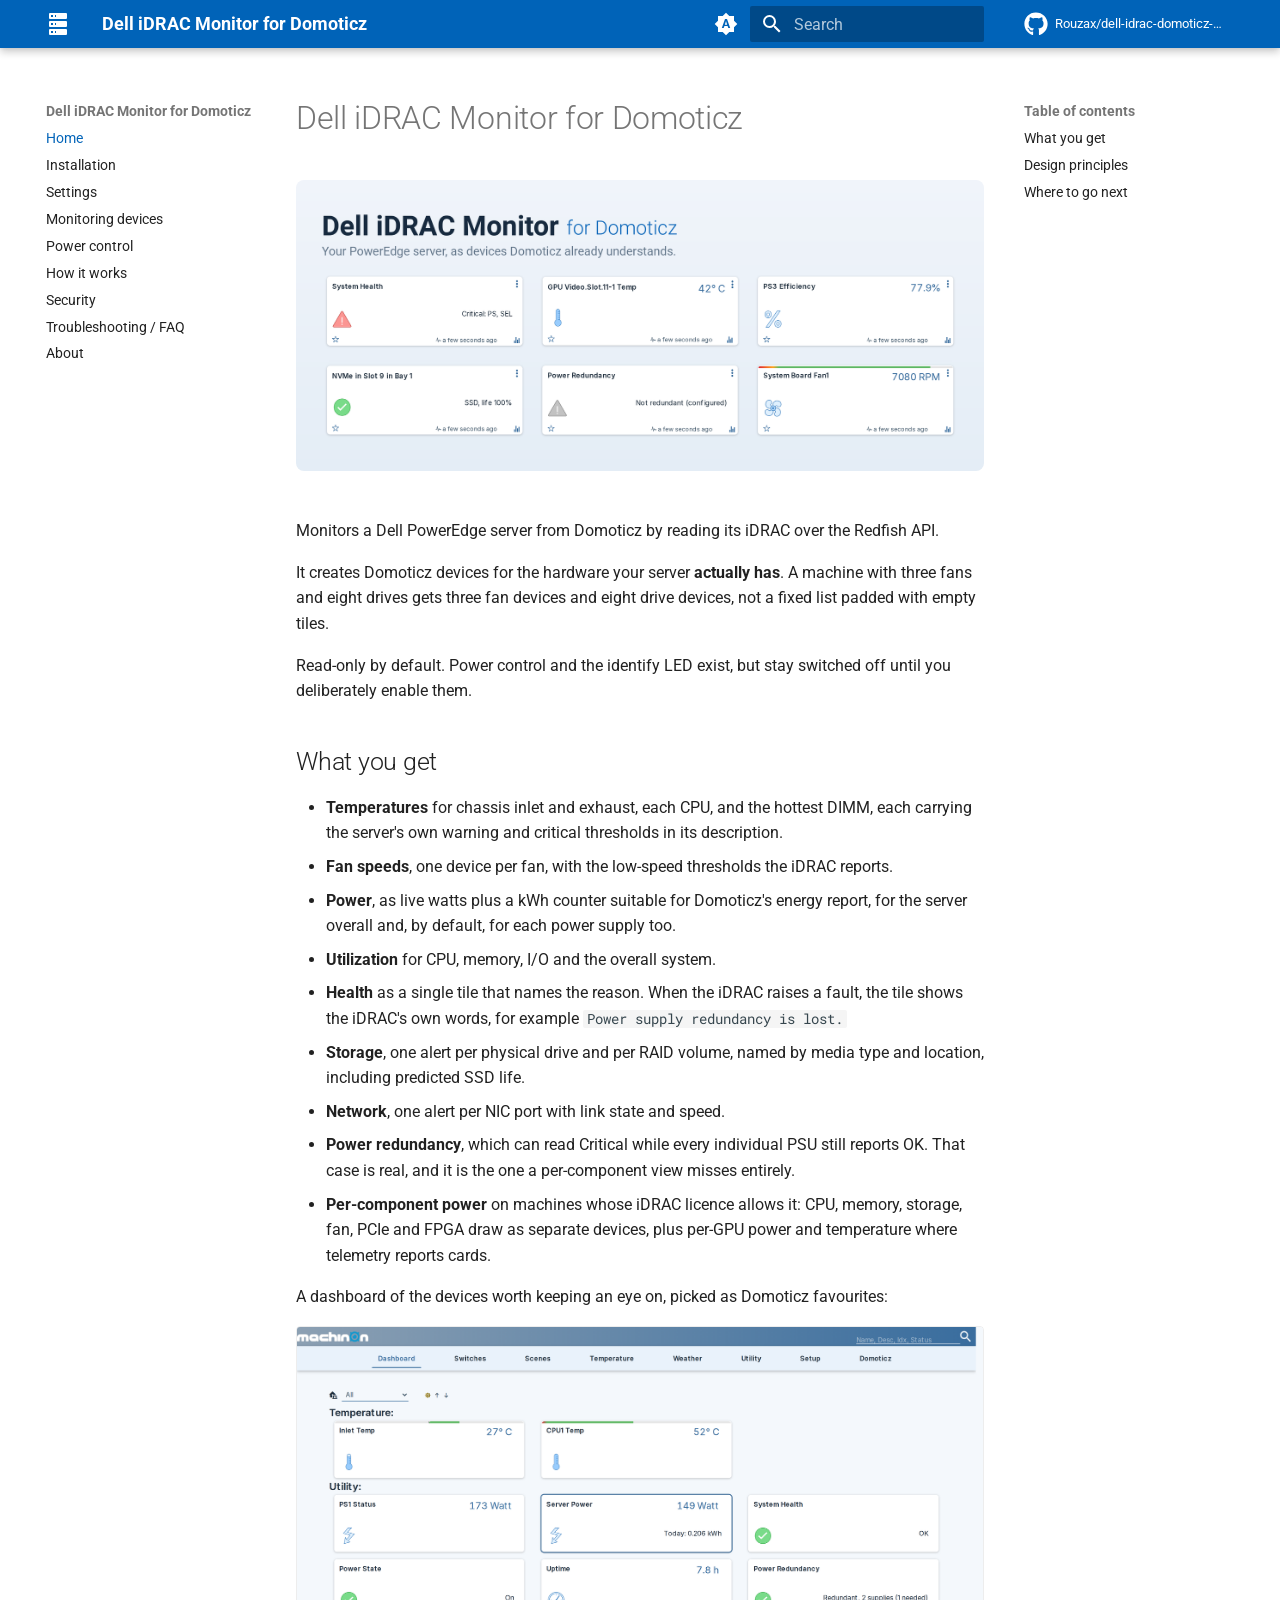
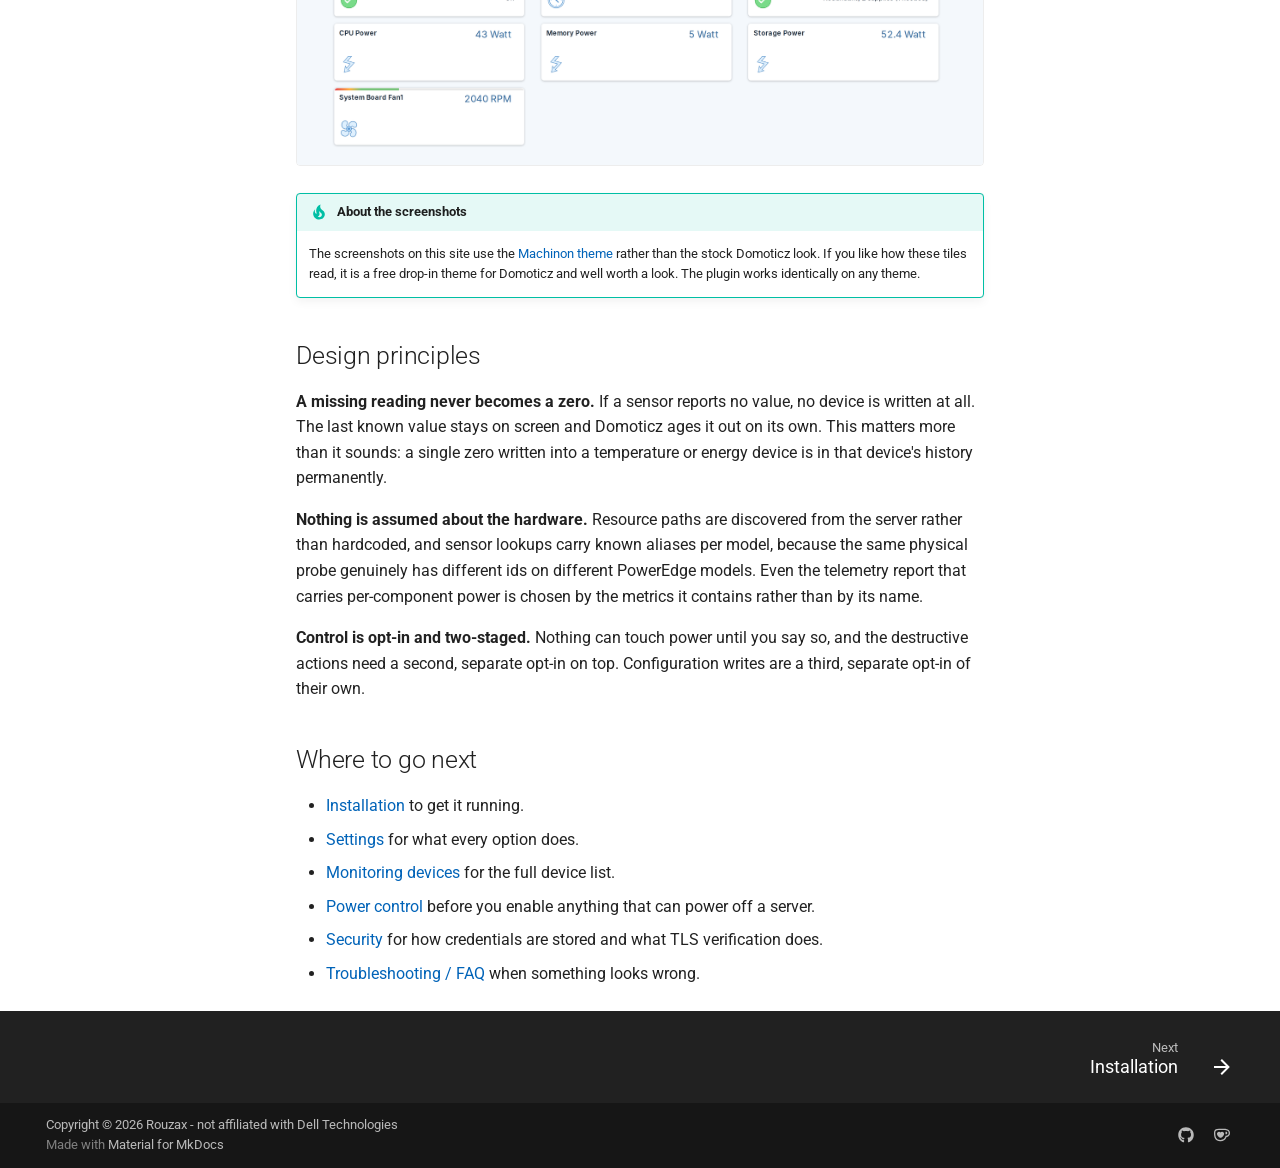
==== index.html @ d6c87338 "Deployed 6e4810b with MkDocs version: 1.6.1" ====
<!doctype html>
<html lang="en" class="no-js">
  <head>
    
      <meta charset="utf-8">
      <meta name="viewport" content="width=device-width,initial-scale=1">
      
        <meta name="description" content="A read-only-by-default Domoticz plugin for Dell PowerEdge servers: temperatures, fans, power, utilization, storage and health read from the iDRAC over Redfish, with opt-in power control.">
      
      
        <meta name="author" content="Rouzax">
      
      
        <link rel="canonical" href="https://rouzax.github.io/dell-idrac-domoticz-plugin/">
      
      
      
        <link rel="next" href="install/">
      
      
      <link rel="icon" href="assets/favicon.svg">
      <meta name="generator" content="mkdocs-1.6.1, mkdocs-material-9.6.23">
    
    
      
        <title>Dell iDRAC Monitor for Domoticz</title>
      
    
    
      <link rel="stylesheet" href="assets/stylesheets/main.84d31ad4.min.css">
      
        
        <link rel="stylesheet" href="assets/stylesheets/palette.06af60db.min.css">
      
      


    
    
      
    
    
      
        
        
        <link rel="preconnect" href="https://fonts.gstatic.com" crossorigin>
        <link rel="stylesheet" href="https://fonts.googleapis.com/css?family=Roboto:300,300i,400,400i,700,700i%7CRoboto+Mono:400,400i,700,700i&display=fallback">
        <style>:root{--md-text-font:"Roboto";--md-code-font:"Roboto Mono"}</style>
      
    
    
      <link rel="stylesheet" href="stylesheets/extra.css">
    
    <script>__md_scope=new URL(".",location),__md_hash=e=>[...e].reduce(((e,_)=>(e<<5)-e+_.charCodeAt(0)),0),__md_get=(e,_=localStorage,t=__md_scope)=>JSON.parse(_.getItem(t.pathname+"."+e)),__md_set=(e,_,t=localStorage,a=__md_scope)=>{try{t.setItem(a.pathname+"."+e,JSON.stringify(_))}catch(e){}}</script>
    
      

    
    
    
  </head>
  
  
    
    
      
    
    
    
    
    <body dir="ltr" data-md-color-scheme="default" data-md-color-primary="indigo" data-md-color-accent="indigo">
  
    
    <input class="md-toggle" data-md-toggle="drawer" type="checkbox" id="__drawer" autocomplete="off">
    <input class="md-toggle" data-md-toggle="search" type="checkbox" id="__search" autocomplete="off">
    <label class="md-overlay" for="__drawer"></label>
    <div data-md-component="skip">
      
        
        <a href="#dell-idrac-monitor-for-domoticz" class="md-skip">
          Skip to content
        </a>
      
    </div>
    <div data-md-component="announce">
      
    </div>
    
    
      

  

<header class="md-header md-header--shadow" data-md-component="header">
  <nav class="md-header__inner md-grid" aria-label="Header">
    <a href="." title="Dell iDRAC Monitor for Domoticz" class="md-header__button md-logo" aria-label="Dell iDRAC Monitor for Domoticz" data-md-component="logo">
      
  
  <svg xmlns="http://www.w3.org/2000/svg" viewBox="0 0 24 24"><path d="M4 1h16a1 1 0 0 1 1 1v4a1 1 0 0 1-1 1H4a1 1 0 0 1-1-1V2a1 1 0 0 1 1-1m0 8h16a1 1 0 0 1 1 1v4a1 1 0 0 1-1 1H4a1 1 0 0 1-1-1v-4a1 1 0 0 1 1-1m0 8h16a1 1 0 0 1 1 1v4a1 1 0 0 1-1 1H4a1 1 0 0 1-1-1v-4a1 1 0 0 1 1-1M9 5h1V3H9zm0 8h1v-2H9zm0 8h1v-2H9zM5 3v2h2V3zm0 8v2h2v-2zm0 8v2h2v-2z"/></svg>

    </a>
    <label class="md-header__button md-icon" for="__drawer">
      
      <svg xmlns="http://www.w3.org/2000/svg" viewBox="0 0 24 24"><path d="M3 6h18v2H3zm0 5h18v2H3zm0 5h18v2H3z"/></svg>
    </label>
    <div class="md-header__title" data-md-component="header-title">
      <div class="md-header__ellipsis">
        <div class="md-header__topic">
          <span class="md-ellipsis">
            Dell iDRAC Monitor for Domoticz
          </span>
        </div>
        <div class="md-header__topic" data-md-component="header-topic">
          <span class="md-ellipsis">
            
              Home
            
          </span>
        </div>
      </div>
    </div>
    
      
        <form class="md-header__option" data-md-component="palette">
  
    
    
    
    <input class="md-option" data-md-color-media="(prefers-color-scheme)" data-md-color-scheme="default" data-md-color-primary="indigo" data-md-color-accent="indigo"  aria-label="Switch to light mode"  type="radio" name="__palette" id="__palette_0">
    
      <label class="md-header__button md-icon" title="Switch to light mode" for="__palette_1" hidden>
        <svg xmlns="http://www.w3.org/2000/svg" viewBox="0 0 24 24"><path d="m14.3 16-.7-2h-3.2l-.7 2H7.8L11 7h2l3.2 9zM20 8.69V4h-4.69L12 .69 8.69 4H4v4.69L.69 12 4 15.31V20h4.69L12 23.31 15.31 20H20v-4.69L23.31 12zm-9.15 3.96h2.3L12 9z"/></svg>
      </label>
    
  
    
    
    
    <input class="md-option" data-md-color-media="(prefers-color-scheme: light)" data-md-color-scheme="default" data-md-color-primary="custom" data-md-color-accent="custom"  aria-label="Switch to dark mode"  type="radio" name="__palette" id="__palette_1">
    
      <label class="md-header__button md-icon" title="Switch to dark mode" for="__palette_2" hidden>
        <svg xmlns="http://www.w3.org/2000/svg" viewBox="0 0 24 24"><path d="M12 8a4 4 0 0 0-4 4 4 4 0 0 0 4 4 4 4 0 0 0 4-4 4 4 0 0 0-4-4m0 10a6 6 0 0 1-6-6 6 6 0 0 1 6-6 6 6 0 0 1 6 6 6 6 0 0 1-6 6m8-9.31V4h-4.69L12 .69 8.69 4H4v4.69L.69 12 4 15.31V20h4.69L12 23.31 15.31 20H20v-4.69L23.31 12z"/></svg>
      </label>
    
  
    
    
    
    <input class="md-option" data-md-color-media="(prefers-color-scheme: dark)" data-md-color-scheme="slate" data-md-color-primary="custom" data-md-color-accent="custom"  aria-label="Switch to system preference"  type="radio" name="__palette" id="__palette_2">
    
      <label class="md-header__button md-icon" title="Switch to system preference" for="__palette_0" hidden>
        <svg xmlns="http://www.w3.org/2000/svg" viewBox="0 0 24 24"><path d="M12 18c-.89 0-1.74-.2-2.5-.55C11.56 16.5 13 14.42 13 12s-1.44-4.5-3.5-5.45C10.26 6.2 11.11 6 12 6a6 6 0 0 1 6 6 6 6 0 0 1-6 6m8-9.31V4h-4.69L12 .69 8.69 4H4v4.69L.69 12 4 15.31V20h4.69L12 23.31 15.31 20H20v-4.69L23.31 12z"/></svg>
      </label>
    
  
</form>
      
    
    
      <script>var palette=__md_get("__palette");if(palette&&palette.color){if("(prefers-color-scheme)"===palette.color.media){var media=matchMedia("(prefers-color-scheme: light)"),input=document.querySelector(media.matches?"[data-md-color-media='(prefers-color-scheme: light)']":"[data-md-color-media='(prefers-color-scheme: dark)']");palette.color.media=input.getAttribute("data-md-color-media"),palette.color.scheme=input.getAttribute("data-md-color-scheme"),palette.color.primary=input.getAttribute("data-md-color-primary"),palette.color.accent=input.getAttribute("data-md-color-accent")}for(var[key,value]of Object.entries(palette.color))document.body.setAttribute("data-md-color-"+key,value)}</script>
    
    
    
      
      
        <label class="md-header__button md-icon" for="__search">
          
          <svg xmlns="http://www.w3.org/2000/svg" viewBox="0 0 24 24"><path d="M9.5 3A6.5 6.5 0 0 1 16 9.5c0 1.61-.59 3.09-1.56 4.23l.27.27h.79l5 5-1.5 1.5-5-5v-.79l-.27-.27A6.52 6.52 0 0 1 9.5 16 6.5 6.5 0 0 1 3 9.5 6.5 6.5 0 0 1 9.5 3m0 2C7 5 5 7 5 9.5S7 14 9.5 14 14 12 14 9.5 12 5 9.5 5"/></svg>
        </label>
        <div class="md-search" data-md-component="search" role="dialog">
  <label class="md-search__overlay" for="__search"></label>
  <div class="md-search__inner" role="search">
    <form class="md-search__form" name="search">
      <input type="text" class="md-search__input" name="query" aria-label="Search" placeholder="Search" autocapitalize="off" autocorrect="off" autocomplete="off" spellcheck="false" data-md-component="search-query" required>
      <label class="md-search__icon md-icon" for="__search">
        
        <svg xmlns="http://www.w3.org/2000/svg" viewBox="0 0 24 24"><path d="M9.5 3A6.5 6.5 0 0 1 16 9.5c0 1.61-.59 3.09-1.56 4.23l.27.27h.79l5 5-1.5 1.5-5-5v-.79l-.27-.27A6.52 6.52 0 0 1 9.5 16 6.5 6.5 0 0 1 3 9.5 6.5 6.5 0 0 1 9.5 3m0 2C7 5 5 7 5 9.5S7 14 9.5 14 14 12 14 9.5 12 5 9.5 5"/></svg>
        
        <svg xmlns="http://www.w3.org/2000/svg" viewBox="0 0 24 24"><path d="M20 11v2H8l5.5 5.5-1.42 1.42L4.16 12l7.92-7.92L13.5 5.5 8 11z"/></svg>
      </label>
      <nav class="md-search__options" aria-label="Search">
        
        <button type="reset" class="md-search__icon md-icon" title="Clear" aria-label="Clear" tabindex="-1">
          
          <svg xmlns="http://www.w3.org/2000/svg" viewBox="0 0 24 24"><path d="M19 6.41 17.59 5 12 10.59 6.41 5 5 6.41 10.59 12 5 17.59 6.41 19 12 13.41 17.59 19 19 17.59 13.41 12z"/></svg>
        </button>
      </nav>
      
        <div class="md-search__suggest" data-md-component="search-suggest"></div>
      
    </form>
    <div class="md-search__output">
      <div class="md-search__scrollwrap" tabindex="0" data-md-scrollfix>
        <div class="md-search-result" data-md-component="search-result">
          <div class="md-search-result__meta">
            Initializing search
          </div>
          <ol class="md-search-result__list" role="presentation"></ol>
        </div>
      </div>
    </div>
  </div>
</div>
      
    
    
      <div class="md-header__source">
        <a href="https://github.com/Rouzax/dell-idrac-domoticz-plugin" title="Go to repository" class="md-source" data-md-component="source">
  <div class="md-source__icon md-icon">
    
    <svg xmlns="http://www.w3.org/2000/svg" viewBox="0 0 512 512"><!--! Font Awesome Free 7.1.0 by @fontawesome - https://fontawesome.com License - https://fontawesome.com/license/free (Icons: CC BY 4.0, Fonts: SIL OFL 1.1, Code: MIT License) Copyright 2025 Fonticons, Inc.--><path d="M173.9 397.4c0 2-2.3 3.6-5.2 3.6-3.3.3-5.6-1.3-5.6-3.6 0-2 2.3-3.6 5.2-3.6 3-.3 5.6 1.3 5.6 3.6m-31.1-4.5c-.7 2 1.3 4.3 4.3 4.9 2.6 1 5.6 0 6.2-2s-1.3-4.3-4.3-5.2c-2.6-.7-5.5.3-6.2 2.3m44.2-1.7c-2.9.7-4.9 2.6-4.6 4.9.3 2 2.9 3.3 5.9 2.6 2.9-.7 4.9-2.6 4.6-4.6-.3-1.9-3-3.2-5.9-2.9M252.8 8C114.1 8 8 113.3 8 252c0 110.9 69.8 205.8 169.5 239.2 12.8 2.3 17.3-5.6 17.3-12.1 0-6.2-.3-40.4-.3-61.4 0 0-70 15-84.7-29.8 0 0-11.4-29.1-27.8-36.6 0 0-22.9-15.7 1.6-15.4 0 0 24.9 2 38.6 25.8 21.9 38.6 58.6 27.5 72.9 20.9 2.3-16 8.8-27.1 16-33.7-55.9-6.2-112.3-14.3-112.3-110.5 0-27.5 7.6-41.3 23.6-58.9-2.6-6.5-11.1-33.3 2.6-67.9 20.9-6.5 69 27 69 27 20-5.6 41.5-8.5 62.8-8.5s42.8 2.9 62.8 8.5c0 0 48.1-33.6 69-27 13.7 34.7 5.2 61.4 2.6 67.9 16 17.7 25.8 31.5 25.8 58.9 0 96.5-58.9 104.2-114.8 110.5 9.2 7.9 17 22.9 17 46.4 0 33.7-.3 75.4-.3 83.6 0 6.5 4.6 14.4 17.3 12.1C436.2 457.8 504 362.9 504 252 504 113.3 391.5 8 252.8 8M105.2 352.9c-1.3 1-1 3.3.7 5.2 1.6 1.6 3.9 2.3 5.2 1 1.3-1 1-3.3-.7-5.2-1.6-1.6-3.9-2.3-5.2-1m-10.8-8.1c-.7 1.3.3 2.9 2.3 3.9 1.6 1 3.6.7 4.3-.7.7-1.3-.3-2.9-2.3-3.9-2-.6-3.6-.3-4.3.7m32.4 35.6c-1.6 1.3-1 4.3 1.3 6.2 2.3 2.3 5.2 2.6 6.5 1 1.3-1.3.7-4.3-1.3-6.2-2.2-2.3-5.2-2.6-6.5-1m-11.4-14.7c-1.6 1-1.6 3.6 0 5.9s4.3 3.3 5.6 2.3c1.6-1.3 1.6-3.9 0-6.2-1.4-2.3-4-3.3-5.6-2"/></svg>
  </div>
  <div class="md-source__repository">
    Rouzax/dell-idrac-domoticz-plugin
  </div>
</a>
      </div>
    
  </nav>
  
</header>
    
    <div class="md-container" data-md-component="container">
      
      
        
          
        
      
      <main class="md-main" data-md-component="main">
        <div class="md-main__inner md-grid">
          
            
              
              <div class="md-sidebar md-sidebar--primary" data-md-component="sidebar" data-md-type="navigation" >
                <div class="md-sidebar__scrollwrap">
                  <div class="md-sidebar__inner">
                    



<nav class="md-nav md-nav--primary" aria-label="Navigation" data-md-level="0">
  <label class="md-nav__title" for="__drawer">
    <a href="." title="Dell iDRAC Monitor for Domoticz" class="md-nav__button md-logo" aria-label="Dell iDRAC Monitor for Domoticz" data-md-component="logo">
      
  
  <svg xmlns="http://www.w3.org/2000/svg" viewBox="0 0 24 24"><path d="M4 1h16a1 1 0 0 1 1 1v4a1 1 0 0 1-1 1H4a1 1 0 0 1-1-1V2a1 1 0 0 1 1-1m0 8h16a1 1 0 0 1 1 1v4a1 1 0 0 1-1 1H4a1 1 0 0 1-1-1v-4a1 1 0 0 1 1-1m0 8h16a1 1 0 0 1 1 1v4a1 1 0 0 1-1 1H4a1 1 0 0 1-1-1v-4a1 1 0 0 1 1-1M9 5h1V3H9zm0 8h1v-2H9zm0 8h1v-2H9zM5 3v2h2V3zm0 8v2h2v-2zm0 8v2h2v-2z"/></svg>

    </a>
    Dell iDRAC Monitor for Domoticz
  </label>
  
    <div class="md-nav__source">
      <a href="https://github.com/Rouzax/dell-idrac-domoticz-plugin" title="Go to repository" class="md-source" data-md-component="source">
  <div class="md-source__icon md-icon">
    
    <svg xmlns="http://www.w3.org/2000/svg" viewBox="0 0 512 512"><!--! Font Awesome Free 7.1.0 by @fontawesome - https://fontawesome.com License - https://fontawesome.com/license/free (Icons: CC BY 4.0, Fonts: SIL OFL 1.1, Code: MIT License) Copyright 2025 Fonticons, Inc.--><path d="M173.9 397.4c0 2-2.3 3.6-5.2 3.6-3.3.3-5.6-1.3-5.6-3.6 0-2 2.3-3.6 5.2-3.6 3-.3 5.6 1.3 5.6 3.6m-31.1-4.5c-.7 2 1.3 4.3 4.3 4.9 2.6 1 5.6 0 6.2-2s-1.3-4.3-4.3-5.2c-2.6-.7-5.5.3-6.2 2.3m44.2-1.7c-2.9.7-4.9 2.6-4.6 4.9.3 2 2.9 3.3 5.9 2.6 2.9-.7 4.9-2.6 4.6-4.6-.3-1.9-3-3.2-5.9-2.9M252.8 8C114.1 8 8 113.3 8 252c0 110.9 69.8 205.8 169.5 239.2 12.8 2.3 17.3-5.6 17.3-12.1 0-6.2-.3-40.4-.3-61.4 0 0-70 15-84.7-29.8 0 0-11.4-29.1-27.8-36.6 0 0-22.9-15.7 1.6-15.4 0 0 24.9 2 38.6 25.8 21.9 38.6 58.6 27.5 72.9 20.9 2.3-16 8.8-27.1 16-33.7-55.9-6.2-112.3-14.3-112.3-110.5 0-27.5 7.6-41.3 23.6-58.9-2.6-6.5-11.1-33.3 2.6-67.9 20.9-6.5 69 27 69 27 20-5.6 41.5-8.5 62.8-8.5s42.8 2.9 62.8 8.5c0 0 48.1-33.6 69-27 13.7 34.7 5.2 61.4 2.6 67.9 16 17.7 25.8 31.5 25.8 58.9 0 96.5-58.9 104.2-114.8 110.5 9.2 7.9 17 22.9 17 46.4 0 33.7-.3 75.4-.3 83.6 0 6.5 4.6 14.4 17.3 12.1C436.2 457.8 504 362.9 504 252 504 113.3 391.5 8 252.8 8M105.2 352.9c-1.3 1-1 3.3.7 5.2 1.6 1.6 3.9 2.3 5.2 1 1.3-1 1-3.3-.7-5.2-1.6-1.6-3.9-2.3-5.2-1m-10.8-8.1c-.7 1.3.3 2.9 2.3 3.9 1.6 1 3.6.7 4.3-.7.7-1.3-.3-2.9-2.3-3.9-2-.6-3.6-.3-4.3.7m32.4 35.6c-1.6 1.3-1 4.3 1.3 6.2 2.3 2.3 5.2 2.6 6.5 1 1.3-1.3.7-4.3-1.3-6.2-2.2-2.3-5.2-2.6-6.5-1m-11.4-14.7c-1.6 1-1.6 3.6 0 5.9s4.3 3.3 5.6 2.3c1.6-1.3 1.6-3.9 0-6.2-1.4-2.3-4-3.3-5.6-2"/></svg>
  </div>
  <div class="md-source__repository">
    Rouzax/dell-idrac-domoticz-plugin
  </div>
</a>
    </div>
  
  <ul class="md-nav__list" data-md-scrollfix>
    
      
      
  
  
    
  
  
  
    <li class="md-nav__item md-nav__item--active">
      
      <input class="md-nav__toggle md-toggle" type="checkbox" id="__toc">
      
      
        
      
      
        <label class="md-nav__link md-nav__link--active" for="__toc">
          
  
  
  <span class="md-ellipsis">
    Home
    
  </span>
  

          <span class="md-nav__icon md-icon"></span>
        </label>
      
      <a href="." class="md-nav__link md-nav__link--active">
        
  
  
  <span class="md-ellipsis">
    Home
    
  </span>
  

      </a>
      
        

<nav class="md-nav md-nav--secondary" aria-label="Table of contents">
  
  
  
    
  
  
    <label class="md-nav__title" for="__toc">
      <span class="md-nav__icon md-icon"></span>
      Table of contents
    </label>
    <ul class="md-nav__list" data-md-component="toc" data-md-scrollfix>
      
        <li class="md-nav__item">
  <a href="#what-you-get" class="md-nav__link">
    <span class="md-ellipsis">
      What you get
    </span>
  </a>
  
</li>
      
        <li class="md-nav__item">
  <a href="#design-principles" class="md-nav__link">
    <span class="md-ellipsis">
      Design principles
    </span>
  </a>
  
</li>
      
        <li class="md-nav__item">
  <a href="#where-to-go-next" class="md-nav__link">
    <span class="md-ellipsis">
      Where to go next
    </span>
  </a>
  
</li>
      
    </ul>
  
</nav>
      
    </li>
  

    
      
      
  
  
  
  
    <li class="md-nav__item">
      <a href="install/" class="md-nav__link">
        
  
  
  <span class="md-ellipsis">
    Installation
    
  </span>
  

      </a>
    </li>
  

    
      
      
  
  
  
  
    <li class="md-nav__item">
      <a href="settings/" class="md-nav__link">
        
  
  
  <span class="md-ellipsis">
    Settings
    
  </span>
  

      </a>
    </li>
  

    
      
      
  
  
  
  
    <li class="md-nav__item">
      <a href="devices/" class="md-nav__link">
        
  
  
  <span class="md-ellipsis">
    Monitoring devices
    
  </span>
  

      </a>
    </li>
  

    
      
      
  
  
  
  
    <li class="md-nav__item">
      <a href="control/" class="md-nav__link">
        
  
  
  <span class="md-ellipsis">
    Power control
    
  </span>
  

      </a>
    </li>
  

    
      
      
  
  
  
  
    <li class="md-nav__item">
      <a href="internals/" class="md-nav__link">
        
  
  
  <span class="md-ellipsis">
    How it works
    
  </span>
  

      </a>
    </li>
  

    
      
      
  
  
  
  
    <li class="md-nav__item">
      <a href="security/" class="md-nav__link">
        
  
  
  <span class="md-ellipsis">
    Security
    
  </span>
  

      </a>
    </li>
  

    
      
      
  
  
  
  
    <li class="md-nav__item">
      <a href="faq/" class="md-nav__link">
        
  
  
  <span class="md-ellipsis">
    Troubleshooting / FAQ
    
  </span>
  

      </a>
    </li>
  

    
      
      
  
  
  
  
    <li class="md-nav__item">
      <a href="about/" class="md-nav__link">
        
  
  
  <span class="md-ellipsis">
    About
    
  </span>
  

      </a>
    </li>
  

    
  </ul>
</nav>
                  </div>
                </div>
              </div>
            
            
              
              <div class="md-sidebar md-sidebar--secondary" data-md-component="sidebar" data-md-type="toc" >
                <div class="md-sidebar__scrollwrap">
                  <div class="md-sidebar__inner">
                    

<nav class="md-nav md-nav--secondary" aria-label="Table of contents">
  
  
  
    
  
  
    <label class="md-nav__title" for="__toc">
      <span class="md-nav__icon md-icon"></span>
      Table of contents
    </label>
    <ul class="md-nav__list" data-md-component="toc" data-md-scrollfix>
      
        <li class="md-nav__item">
  <a href="#what-you-get" class="md-nav__link">
    <span class="md-ellipsis">
      What you get
    </span>
  </a>
  
</li>
      
        <li class="md-nav__item">
  <a href="#design-principles" class="md-nav__link">
    <span class="md-ellipsis">
      Design principles
    </span>
  </a>
  
</li>
      
        <li class="md-nav__item">
  <a href="#where-to-go-next" class="md-nav__link">
    <span class="md-ellipsis">
      Where to go next
    </span>
  </a>
  
</li>
      
    </ul>
  
</nav>
                  </div>
                </div>
              </div>
            
          
          
            <div class="md-content" data-md-component="content">
              <article class="md-content__inner md-typeset">
                
                  


  
  


<h1 id="dell-idrac-monitor-for-domoticz">Dell iDRAC Monitor for Domoticz<a class="headerlink" href="#dell-idrac-monitor-for-domoticz" title="Permanent link">&para;</a></h1>
<p><img alt="Dell iDRAC Monitor for Domoticz" class="hero" src="assets/hero.png" /></p>
<p>Monitors a Dell PowerEdge server from Domoticz by reading its iDRAC over the Redfish API.</p>
<p>It creates Domoticz devices for the hardware your server <strong>actually has</strong>. A machine with three fans and eight drives gets three fan devices and eight drive devices, not a fixed list padded with empty tiles.</p>
<p>Read-only by default. Power control and the identify LED exist, but stay switched off until you deliberately enable them.</p>
<h2 id="what-you-get">What you get<a class="headerlink" href="#what-you-get" title="Permanent link">&para;</a></h2>
<ul>
<li><strong>Temperatures</strong> for chassis inlet and exhaust, each CPU, and the hottest DIMM, each carrying the server's own warning and critical thresholds in its description.</li>
<li><strong>Fan speeds</strong>, one device per fan, with the low-speed thresholds the iDRAC reports.</li>
<li><strong>Power</strong>, as live watts plus a kWh counter suitable for Domoticz's energy report, for the server overall and, by default, for each power supply too.</li>
<li><strong>Utilization</strong> for CPU, memory, I/O and the overall system.</li>
<li><strong>Health</strong> as a single tile that names the reason. When the iDRAC raises a fault, the tile shows the iDRAC's own words, for example <code>Power supply redundancy is lost.</code></li>
<li><strong>Storage</strong>, one alert per physical drive and per RAID volume, named by media type and location, including predicted SSD life.</li>
<li><strong>Network</strong>, one alert per NIC port with link state and speed.</li>
<li><strong>Power redundancy</strong>, which can read Critical while every individual PSU still reports OK. That case is real, and it is the one a per-component view misses entirely.</li>
<li><strong>Per-component power</strong> on machines whose iDRAC licence allows it: CPU, memory, storage, fan, PCIe and FPGA draw as separate devices, plus per-GPU power and temperature where telemetry reports cards.</li>
</ul>
<p>A dashboard of the devices worth keeping an eye on, picked as Domoticz favourites:</p>
<p><img alt="A Domoticz dashboard of the plugin's devices" src="assets/dashboard.png" /></p>
<div class="admonition tip">
<p class="admonition-title">About the screenshots</p>
<p>The screenshots on this site use the <a href="https://domoticz.github.io/Machinon/">Machinon theme</a> rather than the stock Domoticz look. If you like how these tiles read, it is a free drop-in theme for Domoticz and well worth a look. The plugin works identically on any theme.</p>
</div>
<h2 id="design-principles">Design principles<a class="headerlink" href="#design-principles" title="Permanent link">&para;</a></h2>
<p><strong>A missing reading never becomes a zero.</strong> If a sensor reports no value, no device is written at all. The last known value stays on screen and Domoticz ages it out on its own. This matters more than it sounds: a single zero written into a temperature or energy device is in that device's history permanently.</p>
<p><strong>Nothing is assumed about the hardware.</strong> Resource paths are discovered from the server rather than hardcoded, and sensor lookups carry known aliases per model, because the same physical probe genuinely has different ids on different PowerEdge models. Even the telemetry report that carries per-component power is chosen by the metrics it contains rather than by its name.</p>
<p><strong>Control is opt-in and two-staged.</strong> Nothing can touch power until you say so, and the destructive actions need a second, separate opt-in on top. Configuration writes are a third, separate opt-in of their own.</p>
<h2 id="where-to-go-next">Where to go next<a class="headerlink" href="#where-to-go-next" title="Permanent link">&para;</a></h2>
<ul>
<li><a href="install/">Installation</a> to get it running.</li>
<li><a href="settings/">Settings</a> for what every option does.</li>
<li><a href="devices/">Monitoring devices</a> for the full device list.</li>
<li><a href="control/">Power control</a> before you enable anything that can power off a server.</li>
<li><a href="security/">Security</a> for how credentials are stored and what TLS verification does.</li>
<li><a href="faq/">Troubleshooting / FAQ</a> when something looks wrong.</li>
</ul>












                
              </article>
            </div>
          
          
<script>var target=document.getElementById(location.hash.slice(1));target&&target.name&&(target.checked=target.name.startsWith("__tabbed_"))</script>
        </div>
        
          <button type="button" class="md-top md-icon" data-md-component="top" hidden>
  
  <svg xmlns="http://www.w3.org/2000/svg" viewBox="0 0 24 24"><path d="M13 20h-2V8l-5.5 5.5-1.42-1.42L12 4.16l7.92 7.92-1.42 1.42L13 8z"/></svg>
  Back to top
</button>
        
      </main>
      
        <footer class="md-footer">
  
    
      
      <nav class="md-footer__inner md-grid" aria-label="Footer" >
        
        
          
          <a href="install/" class="md-footer__link md-footer__link--next" aria-label="Next: Installation">
            <div class="md-footer__title">
              <span class="md-footer__direction">
                Next
              </span>
              <div class="md-ellipsis">
                Installation
              </div>
            </div>
            <div class="md-footer__button md-icon">
              
              <svg xmlns="http://www.w3.org/2000/svg" viewBox="0 0 24 24"><path d="M4 11v2h12l-5.5 5.5 1.42 1.42L19.84 12l-7.92-7.92L10.5 5.5 16 11z"/></svg>
            </div>
          </a>
        
      </nav>
    
  
  <div class="md-footer-meta md-typeset">
    <div class="md-footer-meta__inner md-grid">
      <div class="md-copyright">
  
    <div class="md-copyright__highlight">
      Copyright &copy; 2026 Rouzax - not affiliated with Dell Technologies
    </div>
  
  
    Made with
    <a href="https://squidfunk.github.io/mkdocs-material/" target="_blank" rel="noopener">
      Material for MkDocs
    </a>
  
</div>
      
        
<div class="md-social">
  
    
    
    
    
    <a href="https://github.com/Rouzax/dell-idrac-domoticz-plugin" target="_blank" rel="noopener" title="Dell iDRAC Monitor on GitHub" class="md-social__link">
      <svg xmlns="http://www.w3.org/2000/svg" viewBox="0 0 512 512"><!--! Font Awesome Free 7.1.0 by @fontawesome - https://fontawesome.com License - https://fontawesome.com/license/free (Icons: CC BY 4.0, Fonts: SIL OFL 1.1, Code: MIT License) Copyright 2025 Fonticons, Inc.--><path d="M173.9 397.4c0 2-2.3 3.6-5.2 3.6-3.3.3-5.6-1.3-5.6-3.6 0-2 2.3-3.6 5.2-3.6 3-.3 5.6 1.3 5.6 3.6m-31.1-4.5c-.7 2 1.3 4.3 4.3 4.9 2.6 1 5.6 0 6.2-2s-1.3-4.3-4.3-5.2c-2.6-.7-5.5.3-6.2 2.3m44.2-1.7c-2.9.7-4.9 2.6-4.6 4.9.3 2 2.9 3.3 5.9 2.6 2.9-.7 4.9-2.6 4.6-4.6-.3-1.9-3-3.2-5.9-2.9M252.8 8C114.1 8 8 113.3 8 252c0 110.9 69.8 205.8 169.5 239.2 12.8 2.3 17.3-5.6 17.3-12.1 0-6.2-.3-40.4-.3-61.4 0 0-70 15-84.7-29.8 0 0-11.4-29.1-27.8-36.6 0 0-22.9-15.7 1.6-15.4 0 0 24.9 2 38.6 25.8 21.9 38.6 58.6 27.5 72.9 20.9 2.3-16 8.8-27.1 16-33.7-55.9-6.2-112.3-14.3-112.3-110.5 0-27.5 7.6-41.3 23.6-58.9-2.6-6.5-11.1-33.3 2.6-67.9 20.9-6.5 69 27 69 27 20-5.6 41.5-8.5 62.8-8.5s42.8 2.9 62.8 8.5c0 0 48.1-33.6 69-27 13.7 34.7 5.2 61.4 2.6 67.9 16 17.7 25.8 31.5 25.8 58.9 0 96.5-58.9 104.2-114.8 110.5 9.2 7.9 17 22.9 17 46.4 0 33.7-.3 75.4-.3 83.6 0 6.5 4.6 14.4 17.3 12.1C436.2 457.8 504 362.9 504 252 504 113.3 391.5 8 252.8 8M105.2 352.9c-1.3 1-1 3.3.7 5.2 1.6 1.6 3.9 2.3 5.2 1 1.3-1 1-3.3-.7-5.2-1.6-1.6-3.9-2.3-5.2-1m-10.8-8.1c-.7 1.3.3 2.9 2.3 3.9 1.6 1 3.6.7 4.3-.7.7-1.3-.3-2.9-2.3-3.9-2-.6-3.6-.3-4.3.7m32.4 35.6c-1.6 1.3-1 4.3 1.3 6.2 2.3 2.3 5.2 2.6 6.5 1 1.3-1.3.7-4.3-1.3-6.2-2.2-2.3-5.2-2.6-6.5-1m-11.4-14.7c-1.6 1-1.6 3.6 0 5.9s4.3 3.3 5.6 2.3c1.6-1.3 1.6-3.9 0-6.2-1.4-2.3-4-3.3-5.6-2"/></svg>
    </a>
  
    
    
    
    
    <a href="https://ko-fi.com/O0W221GBUG" target="_blank" rel="noopener" title="Support Dell iDRAC Monitor on Ko-fi" class="md-social__link">
      <svg xmlns="http://www.w3.org/2000/svg" viewBox="0 0 24 24"><path d="M11.351 2.715c-2.7 0-4.986.025-6.83.26C2.078 3.285 0 5.154 0 8.61c0 3.506.182 6.13 1.585 8.493 1.584 2.701 4.233 4.182 7.662 4.182h.83c4.209 0 6.494-2.234 7.637-4a9.5 9.5 0 0 0 1.091-2.338C21.792 14.688 24 12.22 24 9.208v-.415c0-3.247-2.13-5.507-5.792-5.87-1.558-.156-2.65-.208-6.857-.208m0 1.947c4.208 0 5.09.052 6.571.182 2.624.311 4.13 1.584 4.13 4v.39c0 2.156-1.792 3.844-3.87 3.844h-.935l-.156.649c-.208 1.013-.597 1.818-1.039 2.546-.909 1.428-2.545 3.064-5.922 3.064h-.805c-2.571 0-4.831-.883-6.078-3.195-1.09-2-1.298-4.155-1.298-7.506 0-2.181.857-3.402 3.012-3.714 1.533-.233 3.559-.26 6.39-.26m6.547 2.287c-.416 0-.65.234-.65.546v2.935c0 .311.234.545.65.545 1.324 0 2.051-.754 2.051-2s-.727-2.026-2.052-2.026m-10.39.182c-1.818 0-3.013 1.48-3.013 3.142 0 1.533.858 2.857 1.949 3.897.727.701 1.87 1.429 2.649 1.896a1.47 1.47 0 0 0 1.507 0c.78-.467 1.922-1.195 2.623-1.896 1.117-1.039 1.974-2.364 1.974-3.897 0-1.662-1.247-3.142-3.039-3.142-1.065 0-1.792.545-2.338 1.298-.493-.753-1.246-1.298-2.312-1.298"/></svg>
    </a>
  
</div>
      
    </div>
  </div>
</footer>
      
    </div>
    <div class="md-dialog" data-md-component="dialog">
      <div class="md-dialog__inner md-typeset"></div>
    </div>
    
    
    
      
      <script id="__config" type="application/json">{"base": ".", "features": ["navigation.instant", "navigation.tracking", "navigation.sections", "navigation.top", "navigation.footer", "toc.follow", "search.suggest", "search.highlight", "content.code.copy"], "search": "assets/javascripts/workers/search.973d3a69.min.js", "tags": null, "translations": {"clipboard.copied": "Copied to clipboard", "clipboard.copy": "Copy to clipboard", "search.result.more.one": "1 more on this page", "search.result.more.other": "# more on this page", "search.result.none": "No matching documents", "search.result.one": "1 matching document", "search.result.other": "# matching documents", "search.result.placeholder": "Type to start searching", "search.result.term.missing": "Missing", "select.version": "Select version"}, "version": null}</script>
    
    
      <script src="assets/javascripts/bundle.f55a23d4.min.js"></script>
      
    
  </body>
</html>
---- assets/stylesheets/main.84d31ad4.min.css ----
@charset "UTF-8";html{-webkit-text-size-adjust:none;-moz-text-size-adjust:none;text-size-adjust:none;box-sizing:border-box}*,:after,:before{box-sizing:inherit}@media (prefers-reduced-motion){*,:after,:before{transition:none!important}}body{margin:0}a,button,input,label{-webkit-tap-highlight-color:transparent}a{color:inherit;text-decoration:none}hr{border:0;box-sizing:initial;display:block;height:.05rem;overflow:visible;padding:0}small{font-size:80%}sub,sup{line-height:1em}img{border-style:none}table{border-collapse:initial;border-spacing:0}td,th{font-weight:400;vertical-align:top}button{background:#0000;border:0;font-family:inherit;font-size:inherit;margin:0;padding:0}input{border:0;outline:none}:root{--md-primary-fg-color:#4051b5;--md-primary-fg-color--light:#5d6cc0;--md-primary-fg-color--dark:#303fa1;--md-primary-bg-color:#fff;--md-primary-bg-color--light:#ffffffb3;--md-accent-fg-color:#526cfe;--md-accent-fg-color--transparent:#526cfe1a;--md-accent-bg-color:#fff;--md-accent-bg-color--light:#ffffffb3}[data-md-color-scheme=default]{color-scheme:light}[data-md-color-scheme=default] img[src$="#gh-dark-mode-only"],[data-md-color-scheme=default] img[src$="#only-dark"]{display:none}:root,[data-md-color-scheme=default]{--md-hue:225deg;--md-default-fg-color:#000000de;--md-default-fg-color--light:#0000008a;--md-default-fg-color--lighter:#00000052;--md-default-fg-color--lightest:#00000012;--md-default-bg-color:#fff;--md-default-bg-color--light:#ffffffb3;--md-default-bg-color--lighter:#ffffff4d;--md-default-bg-color--lightest:#ffffff1f;--md-code-fg-color:#36464e;--md-code-bg-color:#f5f5f5;--md-code-hl-color:#4287ff;--md-code-hl-color--light:#4287ff1a;--md-code-hl-number-color:#d52a2a;--md-code-hl-special-color:#db1457;--md-code-hl-function-color:#a846b9;--md-code-hl-constant-color:#6e59d9;--md-code-hl-keyword-color:#3f6ec6;--md-code-hl-string-color:#1c7d4d;--md-code-hl-name-color:var(--md-code-fg-color);--md-code-hl-operator-color:var(--md-default-fg-color--light);--md-code-hl-punctuation-color:var(--md-default-fg-color--light);--md-code-hl-comment-color:var(--md-default-fg-color--light);--md-code-hl-generic-color:var(--md-default-fg-color--light);--md-code-hl-variable-color:var(--md-default-fg-color--light);--md-typeset-color:var(--md-default-fg-color);--md-typeset-a-color:var(--md-primary-fg-color);--md-typeset-del-color:#f5503d26;--md-typeset-ins-color:#0bd57026;--md-typeset-kbd-color:#fafafa;--md-typeset-kbd-accent-color:#fff;--md-typeset-kbd-border-color:#b8b8b8;--md-typeset-mark-color:#ffff0080;--md-typeset-table-color:#0000001f;--md-typeset-table-color--light:rgba(0,0,0,.035);--md-admonition-fg-color:var(--md-default-fg-color);--md-admonition-bg-color:var(--md-default-bg-color);--md-warning-fg-color:#000000de;--md-warning-bg-color:#ff9;--md-footer-fg-color:#fff;--md-footer-fg-color--light:#ffffffb3;--md-footer-fg-color--lighter:#ffffff73;--md-footer-bg-color:#000000de;--md-footer-bg-color--dark:#00000052;--md-shadow-z1:0 0.2rem 0.5rem #0000000d,0 0 0.05rem #0000001a;--md-shadow-z2:0 0.2rem 0.5rem #0000001a,0 0 0.05rem #00000040;--md-shadow-z3:0 0.2rem 0.5rem #0003,0 0 0.05rem #00000059}.md-icon svg{fill:currentcolor;display:block;height:1.2rem;width:1.2rem}body{-webkit-font-smoothing:antialiased;-moz-osx-font-smoothing:grayscale;--md-text-font-family:var(--md-text-font,_),-apple-system,BlinkMacSystemFont,Helvetica,Arial,sans-serif;--md-code-font-family:var(--md-code-font,_),SFMono-Regular,Consolas,Menlo,monospace}aside,body,input{font-feature-settings:"kern","liga";color:var(--md-typeset-color);font-family:var(--md-text-font-family)}code,kbd,pre{font-feature-settings:"kern";font-family:var(--md-code-font-family)}:root{--md-typeset-table-sort-icon:url('data:image/svg+xml;charset=utf-8,<svg xmlns="http://www.w3.org/2000/svg" viewBox="0 0 24 24"><path d="m18 21-4-4h3V7h-3l4-4 4 4h-3v10h3M2 19v-2h10v2M2 13v-2h7v2M2 7V5h4v2z"/></svg>');--md-typeset-table-sort-icon--asc:url('data:image/svg+xml;charset=utf-8,<svg xmlns="http://www.w3.org/2000/svg" viewBox="0 0 24 24"><path d="M19 17h3l-4 4-4-4h3V3h2M2 17h10v2H2M6 5v2H2V5m0 6h7v2H2z"/></svg>');--md-typeset-table-sort-icon--desc:url('data:image/svg+xml;charset=utf-8,<svg xmlns="http://www.w3.org/2000/svg" viewBox="0 0 24 24"><path d="M19 7h3l-4-4-4 4h3v14h2M2 17h10v2H2M6 5v2H2V5m0 6h7v2H2z"/></svg>')}.md-typeset{-webkit-print-color-adjust:exact;color-adjust:exact;font-size:.8rem;line-height:1.6;overflow-wrap:break-word}@media print{.md-typeset{font-size:.68rem}}.md-typeset blockquote,.md-typeset dl,.md-typeset figure,.md-typeset ol,.md-typeset pre,.md-typeset ul{margin-bottom:1em;margin-top:1em}.md-typeset h1{color:var(--md-default-fg-color--light);font-size:2em;line-height:1.3;margin:0 0 1.25em}.md-typeset h1,.md-typeset h2{font-weight:300;letter-spacing:-.01em}.md-typeset h2{font-size:1.5625em;line-height:1.4;margin:1.6em 0 .64em}.md-typeset h3{font-size:1.25em;font-weight:400;letter-spacing:-.01em;line-height:1.5;margin:1.6em 0 .8em}.md-typeset h2+h3{margin-top:.8em}.md-typeset h4{font-weight:700;letter-spacing:-.01em;margin:1em 0}.md-typeset h5,.md-typeset h6{color:var(--md-default-fg-color--light);font-size:.8em;font-weight:700;letter-spacing:-.01em;margin:1.25em 0}.md-typeset h5{text-transform:uppercase}.md-typeset h5 code{text-transform:none}.md-typeset hr{border-bottom:.05rem solid var(--md-default-fg-color--lightest);display:flow-root;margin:1.5em 0}.md-typeset a{color:var(--md-typeset-a-color);word-break:break-word}.md-typeset a,.md-typeset a:before{transition:color 125ms}.md-typeset a:focus,.md-typeset a:hover{color:var(--md-accent-fg-color)}.md-typeset a:focus code,.md-typeset a:hover code{background-color:var(--md-accent-fg-color--transparent)}.md-typeset a code{color:currentcolor;transition:background-color 125ms}.md-typeset a.focus-visible{outline-color:var(--md-accent-fg-color);outline-offset:.2rem}.md-typeset code,.md-typeset kbd,.md-typeset pre{color:var(--md-code-fg-color);direction:ltr;font-variant-ligatures:none}@media print{.md-typeset code,.md-typeset kbd,.md-typeset pre{white-space:pre-wrap}}.md-typeset code{background-color:var(--md-code-bg-color);border-radius:.1rem;-webkit-box-decoration-break:clone;box-decoration-break:clone;font-size:.85em;padding:0 .2941176471em;word-break:break-word}.md-typeset code:not(.focus-visible){-webkit-tap-highlight-color:transparent;outline:none}.md-typeset pre{display:flow-root;line-height:1.4;position:relative}.md-typeset pre>code{-webkit-box-decoration-break:slice;box-decoration-break:slice;box-shadow:none;display:block;margin:0;outline-color:var(--md-accent-fg-color);overflow:auto;padding:.7720588235em 1.1764705882em;scrollbar-color:var(--md-default-fg-color--lighter) #0000;scrollbar-width:thin;touch-action:auto;word-break:normal}.md-typeset pre>code:hover{scrollbar-color:var(--md-accent-fg-color) #0000}.md-typeset pre>code::-webkit-scrollbar{height:.2rem;width:.2rem}.md-typeset pre>code::-webkit-scrollbar-thumb{background-color:var(--md-default-fg-color--lighter)}.md-typeset pre>code::-webkit-scrollbar-thumb:hover{background-color:var(--md-accent-fg-color)}.md-typeset kbd{background-color:var(--md-typeset-kbd-color);border-radius:.1rem;box-shadow:0 .1rem 0 .05rem var(--md-typeset-kbd-border-color),0 .1rem 0 var(--md-typeset-kbd-border-color),0 -.1rem .2rem var(--md-typeset-kbd-accent-color) inset;color:var(--md-default-fg-color);display:inline-block;font-size:.75em;padding:0 .6666666667em;vertical-align:text-top;word-break:break-word}.md-typeset mark{background-color:var(--md-typeset-mark-color);-webkit-box-decoration-break:clone;box-decoration-break:clone;color:inherit;word-break:break-word}.md-typeset abbr{border-bottom:.05rem dotted var(--md-default-fg-color--light);cursor:help;text-decoration:none}.md-typeset small{opacity:.75}[dir=ltr] .md-typeset sub,[dir=ltr] .md-typeset sup{margin-left:.078125em}[dir=rtl] .md-typeset sub,[dir=rtl] .md-typeset sup{margin-right:.078125em}[dir=ltr] .md-typeset blockquote{padding-left:.6rem}[dir=rtl] .md-typeset blockquote{padding-right:.6rem}[dir=ltr] .md-typeset blockquote{border-left:.2rem solid var(--md-default-fg-color--lighter)}[dir=rtl] .md-typeset blockquote{border-right:.2rem solid var(--md-default-fg-color--lighter)}.md-typeset blockquote{color:var(--md-default-fg-color--light);margin-left:0;margin-right:0}.md-typeset ul{list-style-type:disc}.md-typeset ul[type]{list-style-type:revert-layer}[dir=ltr] .md-typeset ol,[dir=ltr] .md-typeset ul{margin-left:.625em}[dir=rtl] .md-typeset ol,[dir=rtl] .md-typeset ul{margin-right:.625em}.md-typeset ol,.md-typeset ul{padding:0}.md-typeset ol:not([hidden]),.md-typeset ul:not([hidden]){display:flow-root}.md-typeset ol ol,.md-typeset ul ol{list-style-type:lower-alpha}.md-typeset ol ol ol,.md-typeset ul ol ol{list-style-type:lower-roman}.md-typeset ol ol ol ol,.md-typeset ul ol ol ol{list-style-type:upper-alpha}.md-typeset ol ol ol ol ol,.md-typeset ul ol ol ol ol{list-style-type:upper-roman}.md-typeset ol[type],.md-typeset ul[type]{list-style-type:revert-layer}[dir=ltr] .md-typeset ol li,[dir=ltr] .md-typeset ul li{margin-left:1.25em}[dir=rtl] .md-typeset ol li,[dir=rtl] .md-typeset ul li{margin-right:1.25em}.md-typeset ol li,.md-typeset ul li{margin-bottom:.5em}.md-typeset ol li blockquote,.md-typeset ol li p,.md-typeset ul li blockquote,.md-typeset ul li p{margin:.5em 0}.md-typeset ol li:last-child,.md-typeset ul li:last-child{margin-bottom:0}[dir=ltr] .md-typeset ol li ol,[dir=ltr] .md-typeset ol li ul,[dir=ltr] .md-typeset ul li ol,[dir=ltr] .md-typeset ul li ul{margin-left:.625em}[dir=rtl] .md-typeset ol li ol,[dir=rtl] .md-typeset ol li ul,[dir=rtl] .md-typeset ul li ol,[dir=rtl] .md-typeset ul li ul{margin-right:.625em}.md-typeset ol li ol,.md-typeset ol li ul,.md-typeset ul li ol,.md-typeset ul li ul{margin-bottom:.5em;margin-top:.5em}[dir=ltr] .md-typeset dd{margin-left:1.875em}[dir=rtl] .md-typeset dd{margin-right:1.875em}.md-typeset dd{margin-bottom:1.5em;margin-top:1em}.md-typeset img,.md-typeset svg,.md-typeset video{height:auto;max-width:100%}.md-typeset img[align=left]{margin:1em 1em 1em 0}.md-typeset img[align=right]{margin:1em 0 1em 1em}.md-typeset img[align]:only-child{margin-top:0}.md-typeset figure{display:flow-root;margin:1em auto;max-width:100%;text-align:center;width:fit-content}.md-typeset figure img{display:block;margin:0 auto}.md-typeset figcaption{font-style:italic;margin:1em auto;max-width:24rem}.md-typeset iframe{max-width:100%}.md-typeset table:not([class]){background-color:var(--md-default-bg-color);border:.05rem solid var(--md-typeset-table-color);border-radius:.1rem;display:inline-block;font-size:.64rem;max-width:100%;overflow:auto;touch-action:auto}@media print{.md-typeset table:not([class]){display:table}}.md-typeset table:not([class])+*{margin-top:1.5em}.md-typeset table:not([class]) td>:first-child,.md-typeset table:not([class]) th>:first-child{margin-top:0}.md-typeset table:not([class]) td>:last-child,.md-typeset table:not([class]) th>:last-child{margin-bottom:0}.md-typeset table:not([class]) td:not([align]),.md-typeset table:not([class]) th:not([align]){text-align:left}[dir=rtl] .md-typeset table:not([class]) td:not([align]),[dir=rtl] .md-typeset table:not([class]) th:not([align]){text-align:right}.md-typeset table:not([class]) th{font-weight:700;min-width:5rem;padding:.9375em 1.25em;vertical-align:top}.md-typeset table:not([class]) td{border-top:.05rem solid var(--md-typeset-table-color);padding:.9375em 1.25em;vertical-align:top}.md-typeset table:not([class]) tbody tr{transition:background-color 125ms}.md-typeset table:not([class]) tbody tr:hover{background-color:var(--md-typeset-table-color--light);box-shadow:0 .05rem 0 var(--md-default-bg-color) inset}.md-typeset table:not([class]) a{word-break:normal}.md-typeset table th[role=columnheader]{cursor:pointer}[dir=ltr] .md-typeset table th[role=columnheader]:after{margin-left:.5em}[dir=rtl] .md-typeset table th[role=columnheader]:after{margin-right:.5em}.md-typeset table th[role=columnheader]:after{content:"";display:inline-block;height:1.2em;-webkit-mask-image:var(--md-typeset-table-sort-icon);mask-image:var(--md-typeset-table-sort-icon);-webkit-mask-repeat:no-repeat;mask-repeat:no-repeat;-webkit-mask-size:contain;mask-size:contain;transition:background-color 125ms;vertical-align:text-bottom;width:1.2em}.md-typeset table th[role=columnheader]:hover:after{background-color:var(--md-default-fg-color--lighter)}.md-typeset table th[role=columnheader][aria-sort=ascending]:after{background-color:var(--md-default-fg-color--light);-webkit-mask-image:var(--md-typeset-table-sort-icon--asc);mask-image:var(--md-typeset-table-sort-icon--asc)}.md-typeset table th[role=columnheader][aria-sort=descending]:after{background-color:var(--md-default-fg-color--light);-webkit-mask-image:var(--md-typeset-table-sort-icon--desc);mask-image:var(--md-typeset-table-sort-icon--desc)}.md-typeset__scrollwrap{margin:1em -.8rem;overflow-x:auto;touch-action:auto}.md-typeset__table{display:inline-block;margin-bottom:.5em;padding:0 .8rem}@media print{.md-typeset__table{display:block}}html .md-typeset__table table{display:table;margin:0;overflow:hidden;width:100%}@media screen and (max-width:44.984375em){.md-content__inner>pre{margin:1em -.8rem}.md-content__inner>pre code{border-radius:0}}.md-typeset .md-author{border-radius:100%;display:block;flex-shrink:0;height:1.6rem;overflow:hidden;position:relative;transition:color 125ms,transform 125ms;width:1.6rem}.md-typeset .md-author img{display:block}.md-typeset .md-author--more{background:var(--md-default-fg-color--lightest);color:var(--md-default-fg-color--lighter);font-size:.6rem;font-weight:700;line-height:1.6rem;text-align:center}.md-typeset .md-author--long{height:2.4rem;width:2.4rem}.md-typeset a.md-author{transform:scale(1)}.md-typeset a.md-author img{border-radius:100%;filter:grayscale(100%) opacity(75%);transition:filter 125ms}.md-typeset a.md-author:focus,.md-typeset a.md-author:hover{transform:scale(1.1);z-index:1}.md-typeset a.md-author:focus img,.md-typeset a.md-author:hover img{filter:grayscale(0)}.md-banner{background-color:var(--md-footer-bg-color);color:var(--md-footer-fg-color);overflow:auto}@media print{.md-banner{display:none}}.md-banner--warning{background-color:var(--md-warning-bg-color);color:var(--md-warning-fg-color)}.md-banner__inner{font-size:.7rem;margin:.6rem auto;padding:0 .8rem}[dir=ltr] .md-banner__button{float:right}[dir=rtl] .md-banner__button{float:left}.md-banner__button{color:inherit;cursor:pointer;transition:opacity .25s}.no-js .md-banner__button{display:none}.md-banner__button:hover{opacity:.7}html{font-size:125%;height:100%;overflow-x:hidden}@media screen and (min-width:100em){html{font-size:137.5%}}@media screen and (min-width:125em){html{font-size:150%}}body{background-color:var(--md-default-bg-color);display:flex;flex-direction:column;font-size:.5rem;min-height:100%;position:relative;width:100%}@media print{body{display:block}}@media screen and (max-width:59.984375em){body[data-md-scrolllock]{position:fixed}}.md-grid{margin-left:auto;margin-right:auto;max-width:61rem}.md-container{display:flex;flex-direction:column;flex-grow:1}@media print{.md-container{display:block}}.md-main{flex-grow:1}.md-main__inner{display:flex;height:100%;margin-top:1.5rem}.md-ellipsis{overflow:hidden;text-overflow:ellipsis}.md-toggle{display:none}.md-option{height:0;opacity:0;position:absolute;width:0}.md-option:checked+label:not([hidden]){display:block}.md-option.focus-visible+label{outline-color:var(--md-accent-fg-color);outline-style:auto}.md-skip{background-color:var(--md-default-fg-color);border-radius:.1rem;color:var(--md-default-bg-color);font-size:.64rem;margin:.5rem;opacity:0;outline-color:var(--md-accent-fg-color);padding:.3rem .5rem;position:fixed;transform:translateY(.4rem);z-index:-1}.md-skip:focus{opacity:1;transform:translateY(0);transition:transform .25s cubic-bezier(.4,0,.2,1),opacity 175ms 75ms;z-index:10}@page{margin:25mm}:root{--md-clipboard-icon:url('data:image/svg+xml;charset=utf-8,<svg xmlns="http://www.w3.org/2000/svg" viewBox="0 0 24 24"><path d="M19 21H8V7h11m0-2H8a2 2 0 0 0-2 2v14a2 2 0 0 0 2 2h11a2 2 0 0 0 2-2V7a2 2 0 0 0-2-2m-3-4H4a2 2 0 0 0-2 2v14h2V3h12z"/></svg>')}.md-clipboard{border-radius:.1rem;color:var(--md-default-fg-color--lightest);cursor:pointer;height:1.5em;outline-color:var(--md-accent-fg-color);outline-offset:.1rem;position:absolute;right:.5em;top:.5em;transition:color .25s;width:1.5em;z-index:1}@media print{.md-clipboard{display:none}}.md-clipboard:not(.focus-visible){-webkit-tap-highlight-color:transparent;outline:none}:hover>.md-clipboard{color:var(--md-default-fg-color--light)}.md-clipboard:focus,.md-clipboard:hover{color:var(--md-accent-fg-color)}.md-clipboard:after{background-color:currentcolor;content:"";display:block;height:1.125em;margin:0 auto;-webkit-mask-image:var(--md-clipboard-icon);mask-image:var(--md-clipboard-icon);-webkit-mask-position:center;mask-position:center;-webkit-mask-repeat:no-repeat;mask-repeat:no-repeat;-webkit-mask-size:contain;mask-size:contain;width:1.125em}.md-clipboard--inline{cursor:pointer}.md-clipboard--inline code{transition:color .25s,background-color .25s}.md-clipboard--inline:focus code,.md-clipboard--inline:hover code{background-color:var(--md-accent-fg-color--transparent);color:var(--md-accent-fg-color)}.md-typeset .md-code__content{display:grid}@keyframes consent{0%{opacity:0;transform:translateY(100%)}to{opacity:1;transform:translateY(0)}}@keyframes overlay{0%{opacity:0}to{opacity:1}}.md-consent__overlay{animation:overlay .25s both;-webkit-backdrop-filter:blur(.1rem);backdrop-filter:blur(.1rem);background-color:#0000008a;height:100%;opacity:1;position:fixed;top:0;width:100%;z-index:5}.md-consent__inner{animation:consent .5s cubic-bezier(.1,.7,.1,1) both;background-color:var(--md-default-bg-color);border:0;border-radius:.1rem;bottom:0;box-shadow:0 0 .2rem #0000001a,0 .2rem .4rem #0003;max-height:100%;overflow:auto;padding:0;position:fixed;width:100%;z-index:5}.md-consent__form{padding:.8rem}.md-consent__settings{display:none;margin:1em 0}input:checked+.md-consent__settings{display:block}.md-consent__controls{margin-bottom:.8rem}.md-typeset .md-consent__controls .md-button{display:inline}@media screen and (max-width:44.984375em){.md-typeset .md-consent__controls .md-button{display:block;margin-top:.4rem;text-align:center;width:100%}}.md-consent label{cursor:pointer}.md-content{flex-grow:1;min-width:0}.md-content__inner{margin:0 .8rem 1.2rem;padding-top:.6rem}@media screen and (min-width:76.25em){[dir=ltr] .md-sidebar--primary:not([hidden])~.md-content>.md-content__inner{margin-left:1.2rem}[dir=ltr] .md-sidebar--secondary:not([hidden])~.md-content>.md-content__inner,[dir=rtl] .md-sidebar--primary:not([hidden])~.md-content>.md-content__inner{margin-right:1.2rem}[dir=rtl] .md-sidebar--secondary:not([hidden])~.md-content>.md-content__inner{margin-left:1.2rem}}.md-content__inner:before{content:"";display:block;height:.4rem}.md-content__inner>:last-child{margin-bottom:0}[dir=ltr] .md-content__button{float:right}[dir=rtl] .md-content__button{float:left}[dir=ltr] .md-content__button{margin-left:.4rem}[dir=rtl] .md-content__button{margin-right:.4rem}.md-content__button{margin:.4rem 0;padding:0}@media print{.md-content__button{display:none}}.md-typeset .md-content__button{color:var(--md-default-fg-color--lighter)}.md-content__button svg{display:inline;vertical-align:top}[dir=rtl] .md-content__button svg{transform:scaleX(-1)}[dir=ltr] .md-dialog{right:.8rem}[dir=rtl] .md-dialog{left:.8rem}.md-dialog{background-color:var(--md-default-fg-color);border-radius:.1rem;bottom:.8rem;box-shadow:var(--md-shadow-z3);min-width:11.1rem;opacity:0;padding:.4rem .6rem;pointer-events:none;position:fixed;transform:translateY(100%);transition:transform 0ms .4s,opacity .4s;z-index:4}@media print{.md-dialog{display:none}}.md-dialog--active{opacity:1;pointer-events:auto;transform:translateY(0);transition:transform .4s cubic-bezier(.075,.85,.175,1),opacity .4s}.md-dialog__inner{color:var(--md-default-bg-color);font-size:.7rem}.md-feedback{margin:2em 0 1em;text-align:center}.md-feedback fieldset{border:none;margin:0;padding:0}.md-feedback__title{font-weight:700;margin:1em auto}.md-feedback__inner{position:relative}.md-feedback__list{display:flex;flex-wrap:wrap;place-content:baseline center;position:relative}.md-feedback__list:hover .md-icon:not(:disabled){color:var(--md-default-fg-color--lighter)}:disabled .md-feedback__list{min-height:1.8rem}.md-feedback__icon{color:var(--md-default-fg-color--light);cursor:pointer;flex-shrink:0;margin:0 .1rem;transition:color 125ms}.md-feedback__icon:not(:disabled).md-icon:hover{color:var(--md-accent-fg-color)}.md-feedback__icon:disabled{color:var(--md-default-fg-color--lightest);pointer-events:none}.md-feedback__note{opacity:0;position:relative;transform:translateY(.4rem);transition:transform .4s cubic-bezier(.1,.7,.1,1),opacity .15s}.md-feedback__note>*{margin:0 auto;max-width:16rem}:disabled .md-feedback__note{opacity:1;transform:translateY(0)}@media print{.md-feedback{display:none}}.md-footer{background-color:var(--md-footer-bg-color);color:var(--md-footer-fg-color)}@media print{.md-footer{display:none}}.md-footer__inner{justify-content:space-between;overflow:auto;padding:.2rem}.md-footer__inner:not([hidden]){display:flex}.md-footer__link{align-items:end;display:flex;flex-grow:0.01;margin-bottom:.4rem;margin-top:1rem;max-width:100%;outline-color:var(--md-accent-fg-color);overflow:hidden;transition:opacity .25s}.md-footer__link:focus,.md-footer__link:hover{opacity:.7}[dir=rtl] .md-footer__link svg{transform:scaleX(-1)}@media screen and (max-width:44.984375em){.md-footer__link--prev{flex-shrink:0}.md-footer__link--prev .md-footer__title{display:none}}[dir=ltr] .md-footer__link--next{margin-left:auto}[dir=rtl] .md-footer__link--next{margin-right:auto}.md-footer__link--next{text-align:right}[dir=rtl] .md-footer__link--next{text-align:left}.md-footer__title{flex-grow:1;font-size:.9rem;margin-bottom:.7rem;max-width:calc(100% - 2.4rem);padding:0 1rem;white-space:nowrap}.md-footer__button{margin:.2rem;padding:.4rem}.md-footer__direction{font-size:.64rem;opacity:.7}.md-footer-meta{background-color:var(--md-footer-bg-color--dark)}.md-footer-meta__inner{display:flex;flex-wrap:wrap;justify-content:space-between;padding:.2rem}html .md-footer-meta.md-typeset a{color:var(--md-footer-fg-color--light)}html .md-footer-meta.md-typeset a:focus,html .md-footer-meta.md-typeset a:hover{color:var(--md-footer-fg-color)}.md-copyright{color:var(--md-footer-fg-color--lighter);font-size:.64rem;margin:auto .6rem;padding:.4rem 0;width:100%}@media screen and (min-width:45em){.md-copyright{width:auto}}.md-copyright__highlight{color:var(--md-footer-fg-color--light)}.md-social{display:inline-flex;gap:.2rem;margin:0 .4rem;padding:.2rem 0 .6rem}@media screen and (min-width:45em){.md-social{padding:.6rem 0}}.md-social__link{display:inline-block;height:1.6rem;text-align:center;width:1.6rem}.md-social__link:before{line-height:1.9}.md-social__link svg{fill:currentcolor;max-height:.8rem;vertical-align:-25%}.md-typeset .md-button{border:.1rem solid;border-radius:.1rem;color:var(--md-primary-fg-color);cursor:pointer;display:inline-block;font-weight:700;padding:.625em 2em;transition:color 125ms,background-color 125ms,border-color 125ms}.md-typeset .md-button--primary{background-color:var(--md-primary-fg-color);border-color:var(--md-primary-fg-color);color:var(--md-primary-bg-color)}.md-typeset .md-button:focus,.md-typeset .md-button:hover{background-color:var(--md-accent-fg-color);border-color:var(--md-accent-fg-color);color:var(--md-accent-bg-color)}[dir=ltr] .md-typeset .md-input{border-top-left-radius:.1rem}[dir=ltr] .md-typeset .md-input,[dir=rtl] .md-typeset .md-input{border-top-right-radius:.1rem}[dir=rtl] .md-typeset .md-input{border-top-left-radius:.1rem}.md-typeset .md-input{border-bottom:.1rem solid var(--md-default-fg-color--lighter);box-shadow:var(--md-shadow-z1);font-size:.8rem;height:1.8rem;padding:0 .6rem;transition:border .25s,box-shadow .25s}.md-typeset .md-input:focus,.md-typeset .md-input:hover{border-bottom-color:var(--md-accent-fg-color);box-shadow:var(--md-shadow-z2)}.md-typeset .md-input--stretch{width:100%}.md-header{background-color:var(--md-primary-fg-color);box-shadow:0 0 .2rem #0000,0 .2rem .4rem #0000;color:var(--md-primary-bg-color);display:block;left:0;position:sticky;right:0;top:0;z-index:4}@media print{.md-header{display:none}}.md-header[hidden]{transform:translateY(-100%);transition:transform .25s cubic-bezier(.8,0,.6,1),box-shadow .25s}.md-header--shadow{box-shadow:0 0 .2rem #0000001a,0 .2rem .4rem #0003;transition:transform .25s cubic-bezier(.1,.7,.1,1),box-shadow .25s}.md-header__inner{align-items:center;display:flex;padding:0 .2rem}.md-header__button{color:currentcolor;cursor:pointer;margin:.2rem;outline-color:var(--md-accent-fg-color);padding:.4rem;position:relative;transition:opacity .25s;vertical-align:middle;z-index:1}.md-header__button:hover{opacity:.7}.md-header__button:not([hidden]){display:inline-block}.md-header__button:not(.focus-visible){-webkit-tap-highlight-color:transparent;outline:none}.md-header__button.md-logo{margin:.2rem;padding:.4rem}@media screen and (max-width:76.234375em){.md-header__button.md-logo{display:none}}.md-header__button.md-logo img,.md-header__button.md-logo svg{fill:currentcolor;display:block;height:1.2rem;width:auto}@media screen and (min-width:60em){.md-header__button[for=__search]{display:none}}.no-js .md-header__button[for=__search]{display:none}[dir=rtl] .md-header__button[for=__search] svg{transform:scaleX(-1)}@media screen and (min-width:76.25em){.md-header__button[for=__drawer]{display:none}}.md-header__topic{display:flex;max-width:100%;position:absolute;transition:transform .4s cubic-bezier(.1,.7,.1,1),opacity .15s;white-space:nowrap}.md-header__topic+.md-header__topic{opacity:0;pointer-events:none;transform:translateX(1.25rem);transition:transform .4s cubic-bezier(1,.7,.1,.1),opacity .15s;z-index:-1}[dir=rtl] .md-header__topic+.md-header__topic{transform:translateX(-1.25rem)}.md-header__topic:first-child{font-weight:700}[dir=ltr] .md-header__title{margin-left:1rem;margin-right:.4rem}[dir=rtl] .md-header__title{margin-left:.4rem;margin-right:1rem}.md-header__title{flex-grow:1;font-size:.9rem;height:2.4rem;line-height:2.4rem}.md-header__title--active .md-header__topic{opacity:0;pointer-events:none;transform:translateX(-1.25rem);transition:transform .4s cubic-bezier(1,.7,.1,.1),opacity .15s;z-index:-1}[dir=rtl] .md-header__title--active .md-header__topic{transform:translateX(1.25rem)}.md-header__title--active .md-header__topic+.md-header__topic{opacity:1;pointer-events:auto;transform:translateX(0);transition:transform .4s cubic-bezier(.1,.7,.1,1),opacity .15s;z-index:0}.md-header__title>.md-header__ellipsis{height:100%;position:relative;width:100%}.md-header__option{display:flex;flex-shrink:0;max-width:100%;transition:max-width 0ms .25s,opacity .25s .25s;white-space:nowrap}[data-md-toggle=search]:checked~.md-header .md-header__option{max-width:0;opacity:0;transition:max-width 0ms,opacity 0ms}.md-header__option>input{bottom:0}.md-header__source{display:none}@media screen and (min-width:60em){[dir=ltr] .md-header__source{margin-left:1rem}[dir=rtl] .md-header__source{margin-right:1rem}.md-header__source{display:block;max-width:11.7rem;width:11.7rem}}@media screen and (min-width:76.25em){[dir=ltr] .md-header__source{margin-left:1.4rem}[dir=rtl] .md-header__source{margin-right:1.4rem}}.md-meta{color:var(--md-default-fg-color--light);font-size:.7rem;line-height:1.3}.md-meta__list{display:inline-flex;flex-wrap:wrap;list-style:none;margin:0;padding:0}.md-meta__item:not(:last-child):after{content:"·";margin-left:.2rem;margin-right:.2rem}.md-meta__link{color:var(--md-typeset-a-color)}.md-meta__link:focus,.md-meta__link:hover{color:var(--md-accent-fg-color)}.md-draft{background-color:#ff1744;border-radius:.125em;color:#fff;display:inline-block;font-weight:700;padding-left:.5714285714em;padding-right:.5714285714em}:root{--md-nav-icon--prev:url('data:image/svg+xml;charset=utf-8,<svg xmlns="http://www.w3.org/2000/svg" viewBox="0 0 24 24"><path d="M20 11v2H8l5.5 5.5-1.42 1.42L4.16 12l7.92-7.92L13.5 5.5 8 11z"/></svg>');--md-nav-icon--next:url('data:image/svg+xml;charset=utf-8,<svg xmlns="http://www.w3.org/2000/svg" viewBox="0 0 24 24"><path d="M8.59 16.58 13.17 12 8.59 7.41 10 6l6 6-6 6z"/></svg>');--md-toc-icon:url('data:image/svg+xml;charset=utf-8,<svg xmlns="http://www.w3.org/2000/svg" viewBox="0 0 24 24"><path d="M3 9h14V7H3zm0 4h14v-2H3zm0 4h14v-2H3zm16 0h2v-2h-2zm0-10v2h2V7zm0 6h2v-2h-2z"/></svg>')}.md-nav{font-size:.7rem;line-height:1.3}.md-nav__title{color:var(--md-default-fg-color--light);display:block;font-weight:700;overflow:hidden;padding:0 .6rem;text-overflow:ellipsis}.md-nav__title .md-nav__button{display:none}.md-nav__title .md-nav__button img{height:100%;width:auto}.md-nav__title .md-nav__button.md-logo img,.md-nav__title .md-nav__button.md-logo svg{fill:currentcolor;display:block;height:2.4rem;max-width:100%;object-fit:contain;width:auto}.md-nav__list{list-style:none;margin:0;padding:0}.md-nav__link{align-items:flex-start;display:flex;gap:.4rem;margin-top:.625em;scroll-snap-align:start;transition:color 125ms}.md-nav__link--passed{color:var(--md-default-fg-color--light)}.md-nav__item .md-nav__link--active,.md-nav__item .md-nav__link--active code{color:var(--md-typeset-a-color)}.md-nav__link .md-ellipsis{position:relative}[dir=ltr] .md-nav__link .md-icon:last-child{margin-left:auto}[dir=rtl] .md-nav__link .md-icon:last-child{margin-right:auto}.md-nav__link svg{fill:currentcolor;flex-shrink:0;height:1.3em;position:relative}.md-nav__link[for]:focus,.md-nav__link[for]:hover,.md-nav__link[href]:focus,.md-nav__link[href]:hover{color:var(--md-accent-fg-color);cursor:pointer}.md-nav__link.focus-visible{outline-color:var(--md-accent-fg-color);outline-offset:.2rem}.md-nav--primary .md-nav__link[for=__toc]{display:none}.md-nav--primary .md-nav__link[for=__toc] .md-icon:after{background-color:currentcolor;display:block;height:100%;-webkit-mask-image:var(--md-toc-icon);mask-image:var(--md-toc-icon);width:100%}.md-nav--primary .md-nav__link[for=__toc]~.md-nav{display:none}.md-nav__container>.md-nav__link{margin-top:0}.md-nav__container>.md-nav__link:first-child{flex-grow:1;min-width:0}.md-nav__icon{flex-shrink:0}.md-nav__source{display:none}@media screen and (max-width:76.234375em){.md-nav--primary,.md-nav--primary .md-nav{background-color:var(--md-default-bg-color);display:flex;flex-direction:column;height:100%;left:0;position:absolute;right:0;top:0;z-index:1}.md-nav--primary .md-nav__item,.md-nav--primary .md-nav__title{font-size:.8rem;line-height:1.5}.md-nav--primary .md-nav__title{background-color:var(--md-default-fg-color--lightest);color:var(--md-default-fg-color--light);cursor:pointer;height:5.6rem;line-height:2.4rem;padding:3rem .8rem .2rem;position:relative;white-space:nowrap}[dir=ltr] .md-nav--primary .md-nav__title .md-nav__icon{left:.4rem}[dir=rtl] .md-nav--primary .md-nav__title .md-nav__icon{right:.4rem}.md-nav--primary .md-nav__title .md-nav__icon{display:block;height:1.2rem;margin:.2rem;position:absolute;top:.4rem;width:1.2rem}.md-nav--primary .md-nav__title .md-nav__icon:after{background-color:currentcolor;content:"";display:block;height:100%;-webkit-mask-image:var(--md-nav-icon--prev);mask-image:var(--md-nav-icon--prev);-webkit-mask-position:center;mask-position:center;-webkit-mask-repeat:no-repeat;mask-repeat:no-repeat;-webkit-mask-size:contain;mask-size:contain;width:100%}.md-nav--primary .md-nav__title~.md-nav__list{background-color:var(--md-default-bg-color);box-shadow:0 .05rem 0 var(--md-default-fg-color--lightest) inset;overflow-y:auto;scroll-snap-type:y mandatory;touch-action:pan-y}.md-nav--primary .md-nav__title~.md-nav__list>:first-child{border-top:0}.md-nav--primary .md-nav__title[for=__drawer]{background-color:var(--md-primary-fg-color);color:var(--md-primary-bg-color);font-weight:700}.md-nav--primary .md-nav__title .md-logo{display:block;left:.2rem;margin:.2rem;padding:.4rem;position:absolute;right:.2rem;top:.2rem}.md-nav--primary .md-nav__list{flex:1}.md-nav--primary .md-nav__item{border-top:.05rem solid var(--md-default-fg-color--lightest)}.md-nav--primary .md-nav__item--active>.md-nav__link{color:var(--md-typeset-a-color)}.md-nav--primary .md-nav__item--active>.md-nav__link:focus,.md-nav--primary .md-nav__item--active>.md-nav__link:hover{color:var(--md-accent-fg-color)}.md-nav--primary .md-nav__link{margin-top:0;padding:.6rem .8rem}.md-nav--primary .md-nav__link svg{margin-top:.1em}.md-nav--primary .md-nav__link>.md-nav__link{padding:0}[dir=ltr] .md-nav--primary .md-nav__link .md-nav__icon{margin-right:-.2rem}[dir=rtl] .md-nav--primary .md-nav__link .md-nav__icon{margin-left:-.2rem}.md-nav--primary .md-nav__link .md-nav__icon{font-size:1.2rem;height:1.2rem;width:1.2rem}.md-nav--primary .md-nav__link .md-nav__icon:after{background-color:currentcolor;content:"";display:block;height:100%;-webkit-mask-image:var(--md-nav-icon--next);mask-image:var(--md-nav-icon--next);-webkit-mask-position:center;mask-position:center;-webkit-mask-repeat:no-repeat;mask-repeat:no-repeat;-webkit-mask-size:contain;mask-size:contain;width:100%}[dir=rtl] .md-nav--primary .md-nav__icon:after{transform:scale(-1)}.md-nav--primary .md-nav--secondary .md-nav{background-color:initial;position:static}[dir=ltr] .md-nav--primary .md-nav--secondary .md-nav .md-nav__link{padding-left:1.4rem}[dir=rtl] .md-nav--primary .md-nav--secondary .md-nav .md-nav__link{padding-right:1.4rem}[dir=ltr] .md-nav--primary .md-nav--secondary .md-nav .md-nav .md-nav__link{padding-left:2rem}[dir=rtl] .md-nav--primary .md-nav--secondary .md-nav .md-nav .md-nav__link{padding-right:2rem}[dir=ltr] .md-nav--primary .md-nav--secondary .md-nav .md-nav .md-nav .md-nav__link{padding-left:2.6rem}[dir=rtl] .md-nav--primary .md-nav--secondary .md-nav .md-nav .md-nav .md-nav__link{padding-right:2.6rem}[dir=ltr] .md-nav--primary .md-nav--secondary .md-nav .md-nav .md-nav .md-nav .md-nav__link{padding-left:3.2rem}[dir=rtl] .md-nav--primary .md-nav--secondary .md-nav .md-nav .md-nav .md-nav .md-nav__link{padding-right:3.2rem}.md-nav--secondary{background-color:initial}.md-nav__toggle~.md-nav{display:flex;opacity:0;transform:translateX(100%);transition:transform .25s cubic-bezier(.8,0,.6,1),opacity 125ms 50ms}[dir=rtl] .md-nav__toggle~.md-nav{transform:translateX(-100%)}.md-nav__toggle:checked~.md-nav{opacity:1;transform:translateX(0);transition:transform .25s cubic-bezier(.4,0,.2,1),opacity 125ms 125ms}.md-nav__toggle:checked~.md-nav>.md-nav__list{-webkit-backface-visibility:hidden;backface-visibility:hidden}}@media screen and (max-width:59.984375em){.md-nav--primary .md-nav__link[for=__toc]{display:flex}.md-nav--primary .md-nav__link[for=__toc] .md-icon:after{content:""}.md-nav--primary .md-nav__link[for=__toc]+.md-nav__link{display:none}.md-nav--primary .md-nav__link[for=__toc]~.md-nav{display:flex}.md-nav__source{background-color:var(--md-primary-fg-color--dark);color:var(--md-primary-bg-color);display:block;padding:0 .2rem}}@media screen and (min-width:60em) and (max-width:76.234375em){.md-nav--integrated .md-nav__link[for=__toc]{display:flex}.md-nav--integrated .md-nav__link[for=__toc] .md-icon:after{content:""}.md-nav--integrated .md-nav__link[for=__toc]+.md-nav__link{display:none}.md-nav--integrated .md-nav__link[for=__toc]~.md-nav{display:flex}}@media screen and (min-width:60em){.md-nav{margin-bottom:-.4rem}.md-nav--secondary .md-nav__title{background:var(--md-default-bg-color);box-shadow:0 0 .4rem .4rem var(--md-default-bg-color);position:sticky;top:0;z-index:1}.md-nav--secondary .md-nav__title[for=__toc]{scroll-snap-align:start}.md-nav--secondary .md-nav__title .md-nav__icon{display:none}[dir=ltr] .md-nav--secondary .md-nav__list{padding-left:.6rem}[dir=rtl] .md-nav--secondary .md-nav__list{padding-right:.6rem}.md-nav--secondary .md-nav__list{padding-bottom:.4rem}[dir=ltr] .md-nav--secondary .md-nav__item>.md-nav__link{margin-right:.4rem}[dir=rtl] .md-nav--secondary .md-nav__item>.md-nav__link{margin-left:.4rem}}@media screen and (min-width:76.25em){.md-nav{margin-bottom:-.4rem;transition:max-height .25s cubic-bezier(.86,0,.07,1)}.md-nav--primary .md-nav__title{background:var(--md-default-bg-color);box-shadow:0 0 .4rem .4rem var(--md-default-bg-color);position:sticky;top:0;z-index:1}.md-nav--primary .md-nav__title[for=__drawer]{scroll-snap-align:start}.md-nav--primary .md-nav__title .md-nav__icon{display:none}[dir=ltr] .md-nav--primary .md-nav__list{padding-left:.6rem}[dir=rtl] .md-nav--primary .md-nav__list{padding-right:.6rem}.md-nav--primary .md-nav__list{padding-bottom:.4rem}[dir=ltr] .md-nav--primary .md-nav__item>.md-nav__link{margin-right:.4rem}[dir=rtl] .md-nav--primary .md-nav__item>.md-nav__link{margin-left:.4rem}.md-nav__toggle~.md-nav{display:grid;grid-template-rows:minmax(.4rem,0fr);opacity:0;transition:grid-template-rows .25s cubic-bezier(.86,0,.07,1),opacity .25s,visibility 0ms .25s;visibility:collapse}.md-nav__toggle~.md-nav>.md-nav__list{overflow:hidden}.md-nav__toggle.md-toggle--indeterminate~.md-nav,.md-nav__toggle:checked~.md-nav{grid-template-rows:minmax(.4rem,1fr);opacity:1;transition:grid-template-rows .25s cubic-bezier(.86,0,.07,1),opacity .15s .1s,visibility 0ms;visibility:visible}.md-nav__toggle.md-toggle--indeterminate~.md-nav{transition:none}.md-nav__item--nested>.md-nav>.md-nav__title{display:none}.md-nav__item--section{display:block;margin:1.25em 0}.md-nav__item--section:last-child{margin-bottom:0}.md-nav__item--section>.md-nav__link{font-weight:700}.md-nav__item--section>.md-nav__link[for]{color:var(--md-default-fg-color--light)}.md-nav__item--section>.md-nav__link:not(.md-nav__container){pointer-events:none}.md-nav__item--section>.md-nav__link .md-icon,.md-nav__item--section>.md-nav__link>[for]{display:none}[dir=ltr] .md-nav__item--section>.md-nav{margin-left:-.6rem}[dir=rtl] .md-nav__item--section>.md-nav{margin-right:-.6rem}.md-nav__item--section>.md-nav{display:block;opacity:1;visibility:visible}.md-nav__item--section>.md-nav>.md-nav__list>.md-nav__item{padding:0}.md-nav__icon{border-radius:100%;height:.9rem;transition:background-color .25s;width:.9rem}.md-nav__icon:hover{background-color:var(--md-accent-fg-color--transparent)}.md-nav__icon:after{background-color:currentcolor;border-radius:100%;content:"";display:inline-block;height:100%;-webkit-mask-image:var(--md-nav-icon--next);mask-image:var(--md-nav-icon--next);-webkit-mask-position:center;mask-position:center;-webkit-mask-repeat:no-repeat;mask-repeat:no-repeat;-webkit-mask-size:contain;mask-size:contain;transition:transform .25s;vertical-align:-.1rem;width:100%}[dir=rtl] .md-nav__icon:after{transform:rotate(180deg)}.md-nav__item--nested .md-nav__toggle:checked~.md-nav__link .md-nav__icon:after,.md-nav__item--nested .md-toggle--indeterminate~.md-nav__link .md-nav__icon:after{transform:rotate(90deg)}.md-nav--lifted>.md-nav__list>.md-nav__item,.md-nav--lifted>.md-nav__title{display:none}.md-nav--lifted>.md-nav__list>.md-nav__item--active{display:block}.md-nav--lifted>.md-nav__list>.md-nav__item--active>.md-nav__link{background:var(--md-default-bg-color);box-shadow:0 0 .4rem .4rem var(--md-default-bg-color);margin-top:0;position:sticky;top:0;z-index:1}.md-nav--lifted>.md-nav__list>.md-nav__item--active>.md-nav__link:not(.md-nav__container){pointer-events:none}.md-nav--lifted>.md-nav__list>.md-nav__item--active.md-nav__item--section{margin:0}[dir=ltr] .md-nav--lifted>.md-nav__list>.md-nav__item>.md-nav:not(.md-nav--secondary){margin-left:-.6rem}[dir=rtl] .md-nav--lifted>.md-nav__list>.md-nav__item>.md-nav:not(.md-nav--secondary){margin-right:-.6rem}.md-nav--lifted>.md-nav__list>.md-nav__item>[for]{color:var(--md-default-fg-color--light)}.md-nav--lifted .md-nav[data-md-level="1"]{grid-template-rows:minmax(.4rem,1fr);opacity:1;visibility:visible}[dir=ltr] .md-nav--integrated>.md-nav__list>.md-nav__item--active .md-nav--secondary{border-left:.05rem solid var(--md-primary-fg-color)}[dir=rtl] .md-nav--integrated>.md-nav__list>.md-nav__item--active .md-nav--secondary{border-right:.05rem solid var(--md-primary-fg-color)}.md-nav--integrated>.md-nav__list>.md-nav__item--active .md-nav--secondary{display:block;margin-bottom:1.25em;opacity:1;visibility:visible}.md-nav--integrated>.md-nav__list>.md-nav__item--active .md-nav--secondary>.md-nav__list{overflow:visible;padding-bottom:0}.md-nav--integrated>.md-nav__list>.md-nav__item--active .md-nav--secondary>.md-nav__title{display:none}}.md-pagination{font-size:.8rem;font-weight:700;gap:.4rem}.md-pagination,.md-pagination>*{align-items:center;display:flex;justify-content:center}.md-pagination>*{border-radius:.2rem;height:1.8rem;min-width:1.8rem;text-align:center}.md-pagination__current{background-color:var(--md-default-fg-color--lightest);color:var(--md-default-fg-color--light)}.md-pagination__link{transition:color 125ms,background-color 125ms}.md-pagination__link:focus,.md-pagination__link:hover{background-color:var(--md-accent-fg-color--transparent);color:var(--md-accent-fg-color)}.md-pagination__link:focus svg,.md-pagination__link:hover svg{color:var(--md-accent-fg-color)}.md-pagination__link.focus-visible{outline-color:var(--md-accent-fg-color);outline-offset:.2rem}.md-pagination__link svg{fill:currentcolor;color:var(--md-default-fg-color--lighter);display:block;max-height:100%;width:1.2rem}.md-post__back{border-bottom:.05rem solid var(--md-default-fg-color--lightest);margin-bottom:1.2rem;padding-bottom:1.2rem}@media screen and (max-width:76.234375em){.md-post__back{display:none}}[dir=rtl] .md-post__back svg{transform:scaleX(-1)}.md-post__authors{display:flex;flex-direction:column;gap:.6rem;margin:0 .6rem 1.2rem}.md-post .md-post__meta a{transition:color 125ms}.md-post .md-post__meta a:focus,.md-post .md-post__meta a:hover{color:var(--md-accent-fg-color)}.md-post__title{color:var(--md-default-fg-color--light);font-weight:700}.md-post--excerpt{margin-bottom:3.2rem}.md-post--excerpt .md-post__header{align-items:center;display:flex;gap:.6rem;min-height:1.6rem}.md-post--excerpt .md-post__authors{align-items:center;display:inline-flex;flex-direction:row;gap:.2rem;margin:0;min-height:2.4rem}[dir=ltr] .md-post--excerpt .md-post__meta .md-meta__list{margin-right:.4rem}[dir=rtl] .md-post--excerpt .md-post__meta .md-meta__list{margin-left:.4rem}.md-post--excerpt .md-post__content>:first-child{--md-scroll-margin:6rem;margin-top:0}.md-post>.md-nav--secondary{margin:1em 0}.md-profile{align-items:center;display:flex;font-size:.7rem;gap:.6rem;line-height:1.4;width:100%}.md-profile__description{flex-grow:1}.md-content--post{display:flex}@media screen and (max-width:76.234375em){.md-content--post{flex-flow:column-reverse}}.md-content--post>.md-content__inner{flex-grow:1;min-width:0}@media screen and (min-width:76.25em){[dir=ltr] .md-content--post>.md-content__inner{margin-left:1.2rem}[dir=rtl] .md-content--post>.md-content__inner{margin-right:1.2rem}}@media screen and (max-width:76.234375em){.md-sidebar.md-sidebar--post{padding:0;position:static;width:100%}.md-sidebar.md-sidebar--post .md-sidebar__scrollwrap{overflow:visible}.md-sidebar.md-sidebar--post .md-sidebar__inner{padding:0}.md-sidebar.md-sidebar--post .md-post__meta{margin-left:.6rem;margin-right:.6rem}.md-sidebar.md-sidebar--post .md-nav__item{border:none;display:inline}.md-sidebar.md-sidebar--post .md-nav__list{display:inline-flex;flex-wrap:wrap;gap:.6rem;padding-bottom:.6rem;padding-top:.6rem}.md-sidebar.md-sidebar--post .md-nav__link{padding:0}.md-sidebar.md-sidebar--post .md-nav{height:auto;margin-bottom:0;position:static}}:root{--md-progress-value:0;--md-progress-delay:400ms}.md-progress{background:var(--md-primary-bg-color);height:.075rem;opacity:min(clamp(0,var(--md-progress-value),1),clamp(0,100 - var(--md-progress-value),1));position:fixed;top:0;transform:scaleX(calc(var(--md-progress-value)*1%));transform-origin:left;transition:transform .5s cubic-bezier(.19,1,.22,1),opacity .25s var(--md-progress-delay);width:100%;z-index:4}:root{--md-search-result-icon:url('data:image/svg+xml;charset=utf-8,<svg xmlns="http://www.w3.org/2000/svg" viewBox="0 0 24 24"><path d="M14 2H6a2 2 0 0 0-2 2v16a2 2 0 0 0 2 2h7c-.41-.25-.8-.56-1.14-.9-.33-.33-.61-.7-.86-1.1H6V4h7v5h5v1.18c.71.16 1.39.43 2 .82V8zm6.31 16.9c1.33-2.11.69-4.9-1.4-6.22-2.11-1.33-4.91-.68-6.22 1.4-1.34 2.11-.69 4.89 1.4 6.22 1.46.93 3.32.93 4.79.02L22 23.39 23.39 22zm-3.81.1a2.5 2.5 0 0 1-2.5-2.5 2.5 2.5 0 0 1 2.5-2.5 2.5 2.5 0 0 1 2.5 2.5 2.5 2.5 0 0 1-2.5 2.5"/></svg>')}.md-search{position:relative}@media screen and (min-width:60em){.md-search{padding:.2rem 0}}.no-js .md-search{display:none}.md-search__overlay{opacity:0;z-index:1}@media screen and (max-width:59.984375em){[dir=ltr] .md-search__overlay{left:-2.2rem}[dir=rtl] .md-search__overlay{right:-2.2rem}.md-search__overlay{background-color:var(--md-default-bg-color);border-radius:1rem;height:2rem;overflow:hidden;pointer-events:none;position:absolute;top:-1rem;transform-origin:center;transition:transform .3s .1s,opacity .2s .2s;width:2rem}[data-md-toggle=search]:checked~.md-header .md-search__overlay{opacity:1;transition:transform .4s,opacity .1s}}@media screen and (min-width:60em){[dir=ltr] .md-search__overlay{left:0}[dir=rtl] .md-search__overlay{right:0}.md-search__overlay{background-color:#0000008a;cursor:pointer;height:0;position:fixed;top:0;transition:width 0ms .25s,height 0ms .25s,opacity .25s;width:0}[data-md-toggle=search]:checked~.md-header .md-search__overlay{height:200vh;opacity:1;transition:width 0ms,height 0ms,opacity .25s;width:100%}}@media screen and (max-width:29.984375em){[data-md-toggle=search]:checked~.md-header .md-search__overlay{transform:scale(45)}}@media screen and (min-width:30em) and (max-width:44.984375em){[data-md-toggle=search]:checked~.md-header .md-search__overlay{transform:scale(60)}}@media screen and (min-width:45em) and (max-width:59.984375em){[data-md-toggle=search]:checked~.md-header .md-search__overlay{transform:scale(75)}}.md-search__inner{-webkit-backface-visibility:hidden;backface-visibility:hidden}@media screen and (max-width:59.984375em){[dir=ltr] .md-search__inner{left:0}[dir=rtl] .md-search__inner{right:0}.md-search__inner{height:0;opacity:0;overflow:hidden;position:fixed;top:0;transform:translateX(5%);transition:width 0ms .3s,height 0ms .3s,transform .15s cubic-bezier(.4,0,.2,1) .15s,opacity .15s .15s;width:0;z-index:2}[dir=rtl] .md-search__inner{transform:translateX(-5%)}[data-md-toggle=search]:checked~.md-header .md-search__inner{height:100%;opacity:1;transform:translateX(0);transition:width 0ms 0ms,height 0ms 0ms,transform .15s cubic-bezier(.1,.7,.1,1) .15s,opacity .15s .15s;width:100%}}@media screen and (min-width:60em){[dir=ltr] .md-search__inner{float:right}[dir=rtl] .md-search__inner{float:left}.md-search__inner{padding:.1rem 0;position:relative;transition:width .25s cubic-bezier(.1,.7,.1,1);width:11.7rem}}@media screen and (min-width:60em) and (max-width:76.234375em){[data-md-toggle=search]:checked~.md-header .md-search__inner{width:23.4rem}}@media screen and (min-width:76.25em){[data-md-toggle=search]:checked~.md-header .md-search__inner{width:34.4rem}}.md-search__form{background-color:var(--md-default-bg-color);box-shadow:0 0 .6rem #0000;height:2.4rem;position:relative;transition:color .25s,background-color .25s;z-index:2}@media screen and (min-width:60em){.md-search__form{background-color:#00000042;border-radius:.1rem;height:1.8rem}.md-search__form:hover{background-color:#ffffff1f}}[data-md-toggle=search]:checked~.md-header .md-search__form{background-color:var(--md-default-bg-color);border-radius:.1rem .1rem 0 0;box-shadow:0 0 .6rem #00000012;color:var(--md-default-fg-color)}[dir=ltr] .md-search__input{padding-left:3.6rem;padding-right:2.2rem}[dir=rtl] .md-search__input{padding-left:2.2rem;padding-right:3.6rem}.md-search__input{background:#0000;font-size:.9rem;height:100%;position:relative;text-overflow:ellipsis;width:100%;z-index:2}.md-search__input::placeholder{transition:color .25s}.md-search__input::placeholder,.md-search__input~.md-search__icon{color:var(--md-default-fg-color--light)}.md-search__input::-ms-clear{display:none}@media screen and (max-width:59.984375em){.md-search__input{font-size:.9rem;height:2.4rem;width:100%}}@media screen and (min-width:60em){[dir=ltr] .md-search__input{padding-left:2.2rem}[dir=rtl] .md-search__input{padding-right:2.2rem}.md-search__input{color:inherit;font-size:.8rem}.md-search__input::placeholder{color:var(--md-primary-bg-color--light)}.md-search__input+.md-search__icon{color:var(--md-primary-bg-color)}[data-md-toggle=search]:checked~.md-header .md-search__input{text-overflow:clip}[data-md-toggle=search]:checked~.md-header .md-search__input+.md-search__icon{color:var(--md-default-fg-color--light)}[data-md-toggle=search]:checked~.md-header .md-search__input::placeholder{color:#0000}}.md-search__icon{cursor:pointer;display:inline-block;height:1.2rem;transition:color .25s,opacity .25s;width:1.2rem}.md-search__icon:hover{opacity:.7}[dir=ltr] .md-search__icon[for=__search]{left:.5rem}[dir=rtl] .md-search__icon[for=__search]{right:.5rem}.md-search__icon[for=__search]{position:absolute;top:.3rem;z-index:2}[dir=rtl] .md-search__icon[for=__search] svg{transform:scaleX(-1)}@media screen and (max-width:59.984375em){[dir=ltr] .md-search__icon[for=__search]{left:.8rem}[dir=rtl] .md-search__icon[for=__search]{right:.8rem}.md-search__icon[for=__search]{top:.6rem}.md-search__icon[for=__search] svg:first-child{display:none}}@media screen and (min-width:60em){.md-search__icon[for=__search]{pointer-events:none}.md-search__icon[for=__search] svg:last-child{display:none}}[dir=ltr] .md-search__options{right:.5rem}[dir=rtl] .md-search__options{left:.5rem}.md-search__options{pointer-events:none;position:absolute;top:.3rem;z-index:2}@media screen and (max-width:59.984375em){[dir=ltr] .md-search__options{right:.8rem}[dir=rtl] .md-search__options{left:.8rem}.md-search__options{top:.6rem}}[dir=ltr] .md-search__options>.md-icon{margin-left:.2rem}[dir=rtl] .md-search__options>.md-icon{margin-right:.2rem}.md-search__options>.md-icon{color:var(--md-default-fg-color--light);opacity:0;transform:scale(.75);transition:transform .15s cubic-bezier(.1,.7,.1,1),opacity .15s}.md-search__options>.md-icon:not(.focus-visible){-webkit-tap-highlight-color:transparent;outline:none}[data-md-toggle=search]:checked~.md-header .md-search__input:valid~.md-search__options>.md-icon{opacity:1;pointer-events:auto;transform:scale(1)}[data-md-toggle=search]:checked~.md-header .md-search__input:valid~.md-search__options>.md-icon:hover{opacity:.7}[dir=ltr] .md-search__suggest{padding-left:3.6rem;padding-right:2.2rem}[dir=rtl] .md-search__suggest{padding-left:2.2rem;padding-right:3.6rem}.md-search__suggest{align-items:center;color:var(--md-default-fg-color--lighter);display:flex;font-size:.9rem;height:100%;opacity:0;position:absolute;top:0;transition:opacity 50ms;white-space:nowrap;width:100%}@media screen and (min-width:60em){[dir=ltr] .md-search__suggest{padding-left:2.2rem}[dir=rtl] .md-search__suggest{padding-right:2.2rem}.md-search__suggest{font-size:.8rem}}[data-md-toggle=search]:checked~.md-header .md-search__suggest{opacity:1;transition:opacity .3s .1s}[dir=ltr] .md-search__output{border-bottom-left-radius:.1rem}[dir=ltr] .md-search__output,[dir=rtl] .md-search__output{border-bottom-right-radius:.1rem}[dir=rtl] .md-search__output{border-bottom-left-radius:.1rem}.md-search__output{overflow:hidden;position:absolute;width:100%;z-index:1}@media screen and (max-width:59.984375em){.md-search__output{bottom:0;top:2.4rem}}@media screen and (min-width:60em){.md-search__output{opacity:0;top:1.9rem;transition:opacity .4s}[data-md-toggle=search]:checked~.md-header .md-search__output{box-shadow:var(--md-shadow-z3);opacity:1}}.md-search__scrollwrap{-webkit-backface-visibility:hidden;backface-visibility:hidden;background-color:var(--md-default-bg-color);height:100%;overflow-y:auto;touch-action:pan-y}@media (-webkit-max-device-pixel-ratio:1),(max-resolution:1dppx){.md-search__scrollwrap{transform:translateZ(0)}}@media screen and (min-width:60em) and (max-width:76.234375em){.md-search__scrollwrap{width:23.4rem}}@media screen and (min-width:76.25em){.md-search__scrollwrap{width:34.4rem}}@media screen and (min-width:60em){.md-search__scrollwrap{max-height:0;scrollbar-color:var(--md-default-fg-color--lighter) #0000;scrollbar-width:thin}[data-md-toggle=search]:checked~.md-header .md-search__scrollwrap{max-height:75vh}.md-search__scrollwrap:hover{scrollbar-color:var(--md-accent-fg-color) #0000}.md-search__scrollwrap::-webkit-scrollbar{height:.2rem;width:.2rem}.md-search__scrollwrap::-webkit-scrollbar-thumb{background-color:var(--md-default-fg-color--lighter)}.md-search__scrollwrap::-webkit-scrollbar-thumb:hover{background-color:var(--md-accent-fg-color)}}.md-search-result{color:var(--md-default-fg-color);word-break:break-word}.md-search-result__meta{background-color:var(--md-default-fg-color--lightest);color:var(--md-default-fg-color--light);font-size:.64rem;line-height:1.8rem;padding:0 .8rem;scroll-snap-align:start}@media screen and (min-width:60em){[dir=ltr] .md-search-result__meta{padding-left:2.2rem}[dir=rtl] .md-search-result__meta{padding-right:2.2rem}}.md-search-result__list{list-style:none;margin:0;padding:0;-webkit-user-select:none;user-select:none}.md-search-result__item{box-shadow:0 -.05rem var(--md-default-fg-color--lightest)}.md-search-result__item:first-child{box-shadow:none}.md-search-result__link{display:block;outline:none;scroll-snap-align:start;transition:background-color .25s}.md-search-result__link:focus,.md-search-result__link:hover{background-color:var(--md-accent-fg-color--transparent)}.md-search-result__link:last-child p:last-child{margin-bottom:.6rem}.md-search-result__more>summary{cursor:pointer;display:block;outline:none;position:sticky;scroll-snap-align:start;top:0;z-index:1}.md-search-result__more>summary::marker{display:none}.md-search-result__more>summary::-webkit-details-marker{display:none}.md-search-result__more>summary>div{color:var(--md-typeset-a-color);font-size:.64rem;padding:.75em .8rem;transition:color .25s,background-color .25s}@media screen and (min-width:60em){[dir=ltr] .md-search-result__more>summary>div{padding-left:2.2rem}[dir=rtl] .md-search-result__more>summary>div{padding-right:2.2rem}}.md-search-result__more>summary:focus>div,.md-search-result__more>summary:hover>div{background-color:var(--md-accent-fg-color--transparent);color:var(--md-accent-fg-color)}.md-search-result__more[open]>summary{background-color:var(--md-default-bg-color)}.md-search-result__article{overflow:hidden;padding:0 .8rem;position:relative}@media screen and (min-width:60em){[dir=ltr] .md-search-result__article{padding-left:2.2rem}[dir=rtl] .md-search-result__article{padding-right:2.2rem}}[dir=ltr] .md-search-result__icon{left:0}[dir=rtl] .md-search-result__icon{right:0}.md-search-result__icon{color:var(--md-default-fg-color--light);height:1.2rem;margin:.5rem;position:absolute;width:1.2rem}@media screen and (max-width:59.984375em){.md-search-result__icon{display:none}}.md-search-result__icon:after{background-color:currentcolor;content:"";display:inline-block;height:100%;-webkit-mask-image:var(--md-search-result-icon);mask-image:var(--md-search-result-icon);-webkit-mask-position:center;mask-position:center;-webkit-mask-repeat:no-repeat;mask-repeat:no-repeat;-webkit-mask-size:contain;mask-size:contain;width:100%}[dir=rtl] .md-search-result__icon:after{transform:scaleX(-1)}.md-search-result .md-typeset{color:var(--md-default-fg-color--light);font-size:.64rem;line-height:1.6}.md-search-result .md-typeset h1{color:var(--md-default-fg-color);font-size:.8rem;font-weight:400;line-height:1.4;margin:.55rem 0}.md-search-result .md-typeset h1 mark{text-decoration:none}.md-search-result .md-typeset h2{color:var(--md-default-fg-color);font-size:.64rem;font-weight:700;line-height:1.6;margin:.5em 0}.md-search-result .md-typeset h2 mark{text-decoration:none}.md-search-result__terms{color:var(--md-default-fg-color);display:block;font-size:.64rem;font-style:italic;margin:.5em 0}.md-search-result mark{background-color:initial;color:var(--md-accent-fg-color);text-decoration:underline}.md-select{position:relative;z-index:1}.md-select__inner{background-color:var(--md-default-bg-color);border-radius:.1rem;box-shadow:var(--md-shadow-z2);color:var(--md-default-fg-color);left:50%;margin-top:.2rem;max-height:0;opacity:0;position:absolute;top:calc(100% - .2rem);transform:translate3d(-50%,.3rem,0);transition:transform .25s 375ms,opacity .25s .25s,max-height 0ms .5s}.md-select:focus-within .md-select__inner,.md-select:hover .md-select__inner{max-height:10rem;opacity:1;transform:translate3d(-50%,0,0);transition:transform .25s cubic-bezier(.1,.7,.1,1),opacity .25s,max-height 0ms}.md-select__inner:after{border-bottom:.2rem solid #0000;border-bottom-color:var(--md-default-bg-color);border-left:.2rem solid #0000;border-right:.2rem solid #0000;border-top:0;content:"";height:0;left:50%;margin-left:-.2rem;margin-top:-.2rem;position:absolute;top:0;width:0}.md-select__list{border-radius:.1rem;font-size:.8rem;list-style-type:none;margin:0;max-height:inherit;overflow:auto;padding:0}.md-select__item{line-height:1.8rem}[dir=ltr] .md-select__link{padding-left:.6rem;padding-right:1.2rem}[dir=rtl] .md-select__link{padding-left:1.2rem;padding-right:.6rem}.md-select__link{cursor:pointer;display:block;outline:none;scroll-snap-align:start;transition:background-color .25s,color .25s;width:100%}.md-select__link:focus,.md-select__link:hover{color:var(--md-accent-fg-color)}.md-select__link:focus{background-color:var(--md-default-fg-color--lightest)}.md-sidebar{align-self:flex-start;flex-shrink:0;padding:1.2rem 0;position:sticky;top:2.4rem;width:12.1rem}@media print{.md-sidebar{display:none}}@media screen and (max-width:76.234375em){[dir=ltr] .md-sidebar--primary{left:-12.1rem}[dir=rtl] .md-sidebar--primary{right:-12.1rem}.md-sidebar--primary{background-color:var(--md-default-bg-color);display:block;height:100%;position:fixed;top:0;transform:translateX(0);transition:transform .25s cubic-bezier(.4,0,.2,1),box-shadow .25s;width:12.1rem;z-index:5}[data-md-toggle=drawer]:checked~.md-container .md-sidebar--primary{box-shadow:var(--md-shadow-z3);transform:translateX(12.1rem)}[dir=rtl] [data-md-toggle=drawer]:checked~.md-container .md-sidebar--primary{transform:translateX(-12.1rem)}.md-sidebar--primary .md-sidebar__scrollwrap{bottom:0;left:0;margin:0;overflow:hidden;position:absolute;right:0;scroll-snap-type:none;top:0}}@media screen and (min-width:76.25em){.md-sidebar{height:0}.no-js .md-sidebar{height:auto}.md-header--lifted~.md-container .md-sidebar{top:4.8rem}}.md-sidebar--secondary{display:none;order:2}@media screen and (min-width:60em){.md-sidebar--secondary{height:0}.no-js .md-sidebar--secondary{height:auto}.md-sidebar--secondary:not([hidden]){display:block}.md-sidebar--secondary .md-sidebar__scrollwrap{touch-action:pan-y}}.md-sidebar__scrollwrap{-webkit-backface-visibility:hidden;backface-visibility:hidden;margin:0 .2rem;overflow-y:auto;scrollbar-color:var(--md-default-fg-color--lighter) #0000}@media screen and (min-width:60em){.md-sidebar__scrollwrap{scrollbar-gutter:stable;scrollbar-width:thin}}.md-sidebar__scrollwrap::-webkit-scrollbar{height:.2rem;width:.2rem}.md-sidebar__scrollwrap:focus-within,.md-sidebar__scrollwrap:hover{scrollbar-color:var(--md-accent-fg-color) #0000}.md-sidebar__scrollwrap:focus-within::-webkit-scrollbar-thumb,.md-sidebar__scrollwrap:hover::-webkit-scrollbar-thumb{background-color:var(--md-default-fg-color--lighter)}.md-sidebar__scrollwrap:focus-within::-webkit-scrollbar-thumb:hover,.md-sidebar__scrollwrap:hover::-webkit-scrollbar-thumb:hover{background-color:var(--md-accent-fg-color)}@supports selector(::-webkit-scrollbar){.md-sidebar__scrollwrap{scrollbar-gutter:auto}[dir=ltr] .md-sidebar__inner{padding-right:calc(100% - 11.5rem)}[dir=rtl] .md-sidebar__inner{padding-left:calc(100% - 11.5rem)}}@media screen and (max-width:76.234375em){.md-overlay{background-color:#0000008a;height:0;opacity:0;position:fixed;top:0;transition:width 0ms .25s,height 0ms .25s,opacity .25s;width:0;z-index:5}[data-md-toggle=drawer]:checked~.md-overlay{height:100%;opacity:1;transition:width 0ms,height 0ms,opacity .25s;width:100%}}@keyframes facts{0%{height:0}to{height:.65rem}}@keyframes fact{0%{opacity:0;transform:translateY(100%)}50%{opacity:0}to{opacity:1;transform:translateY(0)}}:root{--md-source-forks-icon:url('data:image/svg+xml;charset=utf-8,<svg xmlns="http://www.w3.org/2000/svg" viewBox="0 0 16 16"><path d="M5 5.372v.878c0 .414.336.75.75.75h4.5a.75.75 0 0 0 .75-.75v-.878a2.25 2.25 0 1 1 1.5 0v.878a2.25 2.25 0 0 1-2.25 2.25h-1.5v2.128a2.251 2.251 0 1 1-1.5 0V8.5h-1.5A2.25 2.25 0 0 1 3.5 6.25v-.878a2.25 2.25 0 1 1 1.5 0M5 3.25a.75.75 0 1 0-1.5 0 .75.75 0 0 0 1.5 0m6.75.75a.75.75 0 1 0 0-1.5.75.75 0 0 0 0 1.5m-3 8.75a.75.75 0 1 0-1.5 0 .75.75 0 0 0 1.5 0"/></svg>');--md-source-repositories-icon:url('data:image/svg+xml;charset=utf-8,<svg xmlns="http://www.w3.org/2000/svg" viewBox="0 0 16 16"><path d="M2 2.5A2.5 2.5 0 0 1 4.5 0h8.75a.75.75 0 0 1 .75.75v12.5a.75.75 0 0 1-.75.75h-2.5a.75.75 0 0 1 0-1.5h1.75v-2h-8a1 1 0 0 0-.714 1.7.75.75 0 1 1-1.072 1.05A2.5 2.5 0 0 1 2 11.5Zm10.5-1h-8a1 1 0 0 0-1 1v6.708A2.5 2.5 0 0 1 4.5 9h8ZM5 12.25a.25.25 0 0 1 .25-.25h3.5a.25.25 0 0 1 .25.25v3.25a.25.25 0 0 1-.4.2l-1.45-1.087a.25.25 0 0 0-.3 0L5.4 15.7a.25.25 0 0 1-.4-.2Z"/></svg>');--md-source-stars-icon:url('data:image/svg+xml;charset=utf-8,<svg xmlns="http://www.w3.org/2000/svg" viewBox="0 0 16 16"><path d="M8 .25a.75.75 0 0 1 .673.418l1.882 3.815 4.21.612a.75.75 0 0 1 .416 1.279l-3.046 2.97.719 4.192a.751.751 0 0 1-1.088.791L8 12.347l-3.766 1.98a.75.75 0 0 1-1.088-.79l.72-4.194L.818 6.374a.75.75 0 0 1 .416-1.28l4.21-.611L7.327.668A.75.75 0 0 1 8 .25m0 2.445L6.615 5.5a.75.75 0 0 1-.564.41l-3.097.45 2.24 2.184a.75.75 0 0 1 .216.664l-.528 3.084 2.769-1.456a.75.75 0 0 1 .698 0l2.77 1.456-.53-3.084a.75.75 0 0 1 .216-.664l2.24-2.183-3.096-.45a.75.75 0 0 1-.564-.41z"/></svg>');--md-source-version-icon:url('data:image/svg+xml;charset=utf-8,<svg xmlns="http://www.w3.org/2000/svg" viewBox="0 0 16 16"><path d="M1 7.775V2.75C1 1.784 1.784 1 2.75 1h5.025c.464 0 .91.184 1.238.513l6.25 6.25a1.75 1.75 0 0 1 0 2.474l-5.026 5.026a1.75 1.75 0 0 1-2.474 0l-6.25-6.25A1.75 1.75 0 0 1 1 7.775m1.5 0c0 .066.026.13.073.177l6.25 6.25a.25.25 0 0 0 .354 0l5.025-5.025a.25.25 0 0 0 0-.354l-6.25-6.25a.25.25 0 0 0-.177-.073H2.75a.25.25 0 0 0-.25.25ZM6 5a1 1 0 1 1 0 2 1 1 0 0 1 0-2"/></svg>')}.md-source{-webkit-backface-visibility:hidden;backface-visibility:hidden;display:block;font-size:.65rem;line-height:1.2;outline-color:var(--md-accent-fg-color);transition:opacity .25s;white-space:nowrap}.md-source:hover{opacity:.7}.md-source__icon{display:inline-block;height:2.4rem;vertical-align:middle;width:2rem}[dir=ltr] .md-source__icon svg{margin-left:.6rem}[dir=rtl] .md-source__icon svg{margin-right:.6rem}.md-source__icon svg{margin-top:.6rem}[dir=ltr] .md-source__icon+.md-source__repository{padding-left:2rem}[dir=rtl] .md-source__icon+.md-source__repository{padding-right:2rem}[dir=ltr] .md-source__icon+.md-source__repository{margin-left:-2rem}[dir=rtl] .md-source__icon+.md-source__repository{margin-right:-2rem}[dir=ltr] .md-source__repository{margin-left:.6rem}[dir=rtl] .md-source__repository{margin-right:.6rem}.md-source__repository{display:inline-block;max-width:calc(100% - 1.2rem);overflow:hidden;text-overflow:ellipsis;vertical-align:middle}.md-source__facts{display:flex;font-size:.55rem;gap:.4rem;list-style-type:none;margin:.1rem 0 0;opacity:.75;overflow:hidden;padding:0;width:100%}.md-source__repository--active .md-source__facts{animation:facts .25s ease-in}.md-source__fact{overflow:hidden;text-overflow:ellipsis}.md-source__repository--active .md-source__fact{animation:fact .4s ease-out}[dir=ltr] .md-source__fact:before{margin-right:.1rem}[dir=rtl] .md-source__fact:before{margin-left:.1rem}.md-source__fact:before{background-color:currentcolor;content:"";display:inline-block;height:.6rem;-webkit-mask-position:center;mask-position:center;-webkit-mask-repeat:no-repeat;mask-repeat:no-repeat;-webkit-mask-size:contain;mask-size:contain;vertical-align:text-top;width:.6rem}.md-source__fact:nth-child(1n+2){flex-shrink:0}.md-source__fact--version:before{-webkit-mask-image:var(--md-source-version-icon);mask-image:var(--md-source-version-icon)}.md-source__fact--stars:before{-webkit-mask-image:var(--md-source-stars-icon);mask-image:var(--md-source-stars-icon)}.md-source__fact--forks:before{-webkit-mask-image:var(--md-source-forks-icon);mask-image:var(--md-source-forks-icon)}.md-source__fact--repositories:before{-webkit-mask-image:var(--md-source-repositories-icon);mask-image:var(--md-source-repositories-icon)}.md-source-file{margin:1em 0}[dir=ltr] .md-source-file__fact{margin-right:.6rem}[dir=rtl] .md-source-file__fact{margin-left:.6rem}.md-source-file__fact{align-items:center;color:var(--md-default-fg-color--light);display:inline-flex;font-size:.68rem;gap:.3rem}.md-source-file__fact .md-icon{flex-shrink:0;margin-bottom:.05rem}[dir=ltr] .md-source-file__fact .md-author{float:left}[dir=rtl] .md-source-file__fact .md-author{float:right}.md-source-file__fact .md-author{margin-right:.2rem}.md-source-file__fact svg{width:.9rem}:root{--md-status:url('data:image/svg+xml;charset=utf-8,<svg xmlns="http://www.w3.org/2000/svg" viewBox="0 0 24 24"><path d="M11 9h2V7h-2m1 13c-4.41 0-8-3.59-8-8s3.59-8 8-8 8 3.59 8 8-3.59 8-8 8m0-18A10 10 0 0 0 2 12a10 10 0 0 0 10 10 10 10 0 0 0 10-10A10 10 0 0 0 12 2m-1 15h2v-6h-2z"/></svg>');--md-status--new:url('data:image/svg+xml;charset=utf-8,<svg xmlns="http://www.w3.org/2000/svg" viewBox="0 0 24 24"><path d="m23 12-2.44-2.78.34-3.68-3.61-.82-1.89-3.18L12 3 8.6 1.54 6.71 4.72l-3.61.81.34 3.68L1 12l2.44 2.78-.34 3.69 3.61.82 1.89 3.18L12 21l3.4 1.46 1.89-3.18 3.61-.82-.34-3.68zm-10 5h-2v-2h2zm0-4h-2V7h2z"/></svg>');--md-status--deprecated:url('data:image/svg+xml;charset=utf-8,<svg xmlns="http://www.w3.org/2000/svg" viewBox="0 0 24 24"><path d="M9 3v1H4v2h1v13a2 2 0 0 0 2 2h10a2 2 0 0 0 2-2V6h1V4h-5V3zm0 5h2v9H9zm4 0h2v9h-2z"/></svg>');--md-status--encrypted:url('data:image/svg+xml;charset=utf-8,<svg xmlns="http://www.w3.org/2000/svg" viewBox="0 0 24 24"><path d="M12 1 3 5v6c0 5.55 3.84 10.74 9 12 5.16-1.26 9-6.45 9-12V5zm0 6c1.4 0 2.8 1.1 2.8 2.5V11c.6 0 1.2.6 1.2 1.3v3.5c0 .6-.6 1.2-1.3 1.2H9.2c-.6 0-1.2-.6-1.2-1.3v-3.5c0-.6.6-1.2 1.2-1.2V9.5C9.2 8.1 10.6 7 12 7m0 1.2c-.8 0-1.5.5-1.5 1.3V11h3V9.5c0-.8-.7-1.3-1.5-1.3"/></svg>')}.md-status:after{background-color:var(--md-default-fg-color--light);content:"";display:inline-block;height:1.125em;-webkit-mask-image:var(--md-status);mask-image:var(--md-status);-webkit-mask-position:center;mask-position:center;-webkit-mask-repeat:no-repeat;mask-repeat:no-repeat;-webkit-mask-size:contain;mask-size:contain;vertical-align:text-bottom;width:1.125em}.md-status:hover:after{background-color:currentcolor}.md-status--new:after{-webkit-mask-image:var(--md-status--new);mask-image:var(--md-status--new)}.md-status--deprecated:after{-webkit-mask-image:var(--md-status--deprecated);mask-image:var(--md-status--deprecated)}.md-status--encrypted:after{-webkit-mask-image:var(--md-status--encrypted);mask-image:var(--md-status--encrypted)}.md-tabs{background-color:var(--md-primary-fg-color);color:var(--md-primary-bg-color);display:block;line-height:1.3;overflow:auto;width:100%;z-index:3}@media print{.md-tabs{display:none}}@media screen and (max-width:76.234375em){.md-tabs{display:none}}.md-tabs[hidden]{pointer-events:none}[dir=ltr] .md-tabs__list{margin-left:.2rem}[dir=rtl] .md-tabs__list{margin-right:.2rem}.md-tabs__list{contain:content;display:flex;list-style:none;margin:0;overflow:auto;padding:0;scrollbar-width:none;white-space:nowrap}.md-tabs__list::-webkit-scrollbar{display:none}.md-tabs__item{height:2.4rem;padding-left:.6rem;padding-right:.6rem}.md-tabs__item--active .md-tabs__link{color:inherit;opacity:1}.md-tabs__link{-webkit-backface-visibility:hidden;backface-visibility:hidden;display:flex;font-size:.7rem;margin-top:.8rem;opacity:.7;outline-color:var(--md-accent-fg-color);outline-offset:.2rem;transition:transform .4s cubic-bezier(.1,.7,.1,1),opacity .25s}.md-tabs__link:focus,.md-tabs__link:hover{color:inherit;opacity:1}[dir=ltr] .md-tabs__link svg{margin-right:.4rem}[dir=rtl] .md-tabs__link svg{margin-left:.4rem}.md-tabs__link svg{fill:currentcolor;height:1.3em}.md-tabs__item:nth-child(2) .md-tabs__link{transition-delay:20ms}.md-tabs__item:nth-child(3) .md-tabs__link{transition-delay:40ms}.md-tabs__item:nth-child(4) .md-tabs__link{transition-delay:60ms}.md-tabs__item:nth-child(5) .md-tabs__link{transition-delay:80ms}.md-tabs__item:nth-child(6) .md-tabs__link{transition-delay:.1s}.md-tabs__item:nth-child(7) .md-tabs__link{transition-delay:.12s}.md-tabs__item:nth-child(8) .md-tabs__link{transition-delay:.14s}.md-tabs__item:nth-child(9) .md-tabs__link{transition-delay:.16s}.md-tabs__item:nth-child(10) .md-tabs__link{transition-delay:.18s}.md-tabs__item:nth-child(11) .md-tabs__link{transition-delay:.2s}.md-tabs__item:nth-child(12) .md-tabs__link{transition-delay:.22s}.md-tabs__item:nth-child(13) .md-tabs__link{transition-delay:.24s}.md-tabs__item:nth-child(14) .md-tabs__link{transition-delay:.26s}.md-tabs__item:nth-child(15) .md-tabs__link{transition-delay:.28s}.md-tabs__item:nth-child(16) .md-tabs__link{transition-delay:.3s}.md-tabs[hidden] .md-tabs__link{opacity:0;transform:translateY(50%);transition:transform 0ms .1s,opacity .1s}:root{--md-tag-icon:url('data:image/svg+xml;charset=utf-8,<svg xmlns="http://www.w3.org/2000/svg" viewBox="0 0 24 24"><path d="m5.41 21 .71-4h-4l.35-2h4l1.06-6h-4l.35-2h4l.71-4h2l-.71 4h6l.71-4h2l-.71 4h4l-.35 2h-4l-1.06 6h4l-.35 2h-4l-.71 4h-2l.71-4h-6l-.71 4zM9.53 9l-1.06 6h6l1.06-6z"/></svg>')}.md-typeset .md-tags:not([hidden]){display:inline-flex;flex-wrap:wrap;gap:.5em;margin-bottom:.75em;margin-top:-.125em}.md-typeset .md-tag{align-items:center;background:var(--md-default-fg-color--lightest);border-radius:2.4rem;display:inline-flex;font-size:.64rem;font-size:min(.8em,.64rem);font-weight:700;gap:.5em;letter-spacing:normal;line-height:1.6;padding:.3125em .78125em}.md-typeset .md-tag[href]{-webkit-tap-highlight-color:transparent;color:inherit;outline:none;transition:color 125ms,background-color 125ms}.md-typeset .md-tag[href]:focus,.md-typeset .md-tag[href]:hover{background-color:var(--md-accent-fg-color);color:var(--md-accent-bg-color)}[id]>.md-typeset .md-tag{vertical-align:text-top}.md-typeset .md-tag-icon:before{background-color:var(--md-default-fg-color--lighter);content:"";display:inline-block;height:1.2em;-webkit-mask-image:var(--md-tag-icon);mask-image:var(--md-tag-icon);-webkit-mask-position:center;mask-position:center;-webkit-mask-repeat:no-repeat;mask-repeat:no-repeat;-webkit-mask-size:contain;mask-size:contain;transition:background-color 125ms;vertical-align:text-bottom;width:1.2em}.md-typeset .md-tag-icon[href]:focus:before,.md-typeset .md-tag-icon[href]:hover:before{background-color:var(--md-accent-bg-color)}@keyframes pulse{0%{transform:scale(.95)}75%{transform:scale(1)}to{transform:scale(.95)}}:root{--md-annotation-bg-icon:url('data:image/svg+xml;charset=utf-8,<svg xmlns="http://www.w3.org/2000/svg" viewBox="0 0 24 24"><path d="M12 2A10 10 0 0 0 2 12a10 10 0 0 0 10 10 10 10 0 0 0 10-10A10 10 0 0 0 12 2"/></svg>');--md-annotation-icon:url('data:image/svg+xml;charset=utf-8,<svg xmlns="http://www.w3.org/2000/svg" viewBox="0 0 24 24"><path d="M17 13h-4v4h-2v-4H7v-2h4V7h2v4h4m-5-9A10 10 0 0 0 2 12a10 10 0 0 0 10 10 10 10 0 0 0 10-10A10 10 0 0 0 12 2"/></svg>')}.md-tooltip{-webkit-backface-visibility:hidden;backface-visibility:hidden;background-color:var(--md-default-bg-color);border-radius:.1rem;box-shadow:var(--md-shadow-z2);color:var(--md-default-fg-color);font-family:var(--md-text-font-family);left:clamp(var(--md-tooltip-0,0rem) + .8rem,var(--md-tooltip-x),100vw + var(--md-tooltip-0,0rem) + .8rem - var(--md-tooltip-width) - 2 * .8rem);max-width:calc(100vw - 1.6rem);opacity:0;position:absolute;top:var(--md-tooltip-y);transform:translateY(-.4rem);transition:transform 0ms .25s,opacity .25s,z-index .25s;width:var(--md-tooltip-width);z-index:0}.md-tooltip--active{opacity:1;transform:translateY(0);transition:transform .25s cubic-bezier(.1,.7,.1,1),opacity .25s,z-index 0ms;z-index:2}.md-tooltip--inline{font-weight:700;-webkit-user-select:none;user-select:none;width:auto}.md-tooltip--inline:not(.md-tooltip--active){transform:translateY(.2rem) scale(.9)}.md-tooltip--inline .md-tooltip__inner{font-size:.5rem;padding:.2rem .4rem}[hidden]+.md-tooltip--inline{display:none}.focus-visible>.md-tooltip,.md-tooltip:target{outline:var(--md-accent-fg-color) auto}.md-tooltip__inner{font-size:.64rem;padding:.8rem}.md-tooltip__inner.md-typeset>:first-child{margin-top:0}.md-tooltip__inner.md-typeset>:last-child{margin-bottom:0}.md-annotation{font-style:normal;font-weight:400;outline:none;text-align:initial;vertical-align:text-bottom;white-space:normal}[dir=rtl] .md-annotation{direction:rtl}code .md-annotation{font-family:var(--md-code-font-family);font-size:inherit}.md-annotation:not([hidden]){display:inline-block;line-height:1.25}.md-annotation__index{border-radius:.01px;cursor:pointer;display:inline-block;margin-left:.4ch;margin-right:.4ch;outline:none;overflow:hidden;position:relative;-webkit-user-select:none;user-select:none;vertical-align:text-top;z-index:0}.md-annotation .md-annotation__index{transition:z-index .25s}@media screen{.md-annotation__index{width:2.2ch}[data-md-visible]>.md-annotation__index{animation:pulse 2s infinite}.md-annotation__index:before{background:var(--md-default-bg-color);-webkit-mask-image:var(--md-annotation-bg-icon);mask-image:var(--md-annotation-bg-icon)}.md-annotation__index:after,.md-annotation__index:before{content:"";height:2.2ch;-webkit-mask-position:center;mask-position:center;-webkit-mask-repeat:no-repeat;mask-repeat:no-repeat;-webkit-mask-size:contain;mask-size:contain;position:absolute;top:-.1ch;width:2.2ch;z-index:-1}.md-annotation__index:after{background-color:var(--md-default-fg-color--lighter);-webkit-mask-image:var(--md-annotation-icon);mask-image:var(--md-annotation-icon);transform:scale(1.0001);transition:background-color .25s,transform .25s}.md-tooltip--active+.md-annotation__index:after{transform:rotate(45deg)}.md-tooltip--active+.md-annotation__index:after,:hover>.md-annotation__index:after{background-color:var(--md-accent-fg-color)}}.md-tooltip--active+.md-annotation__index{animation-play-state:paused;transition-duration:0ms;z-index:2}.md-annotation__index [data-md-annotation-id]{display:inline-block}@media print{.md-annotation__index [data-md-annotation-id]{background:var(--md-default-fg-color--lighter);border-radius:2ch;color:var(--md-default-bg-color);font-weight:700;padding:0 .6ch;white-space:nowrap}.md-annotation__index [data-md-annotation-id]:after{content:attr(data-md-annotation-id)}}.md-typeset .md-annotation-list{counter-reset:annotation;list-style:none!important}.md-typeset .md-annotation-list li{position:relative}[dir=ltr] .md-typeset .md-annotation-list li:before{left:-2.125em}[dir=rtl] .md-typeset .md-annotation-list li:before{right:-2.125em}.md-typeset .md-annotation-list li:before{background:var(--md-default-fg-color--lighter);border-radius:2ch;color:var(--md-default-bg-color);content:counter(annotation);counter-increment:annotation;font-size:.8875em;font-weight:700;height:2ch;line-height:1.25;min-width:2ch;padding:0 .6ch;position:absolute;text-align:center;top:.25em}:root{--md-tooltip-width:20rem;--md-tooltip-tail:0.3rem}.md-tooltip2{-webkit-backface-visibility:hidden;backface-visibility:hidden;color:var(--md-default-fg-color);font-family:var(--md-text-font-family);opacity:0;pointer-events:none;position:absolute;top:calc(var(--md-tooltip-host-y) + var(--md-tooltip-y));transform:translateY(-.4rem);transform-origin:calc(var(--md-tooltip-host-x) + var(--md-tooltip-x)) 0;transition:transform 0ms .25s,opacity .25s,z-index .25s;width:100%;z-index:0}.md-tooltip2:before{border-left:var(--md-tooltip-tail) solid #0000;border-right:var(--md-tooltip-tail) solid #0000;content:"";display:block;left:clamp(1.5 * .8rem,var(--md-tooltip-host-x) + var(--md-tooltip-x) - var(--md-tooltip-tail),100vw - 2 * var(--md-tooltip-tail) - 1.5 * .8rem);position:absolute;z-index:1}.md-tooltip2--top:before{border-top:var(--md-tooltip-tail) solid var(--md-default-bg-color);bottom:calc(var(--md-tooltip-tail)*-1 + .025rem);filter:drop-shadow(0 1px 0 hsla(0,0%,0%,.05))}.md-tooltip2--bottom:before{border-bottom:var(--md-tooltip-tail) solid var(--md-default-bg-color);filter:drop-shadow(0 -1px 0 hsla(0,0%,0%,.05));top:calc(var(--md-tooltip-tail)*-1 + .025rem)}.md-tooltip2--active{opacity:1;transform:translateY(0);transition:transform .4s cubic-bezier(0,1,.5,1),opacity .25s,z-index 0ms;z-index:2}.md-tooltip2__inner{scrollbar-gutter:stable;background-color:var(--md-default-bg-color);border-radius:.1rem;box-shadow:var(--md-shadow-z2);left:clamp(.8rem,var(--md-tooltip-host-x) - .8rem,100vw - var(--md-tooltip-width) - .8rem);max-height:40vh;max-width:calc(100vw - 1.6rem);position:relative;scrollbar-width:thin}.md-tooltip2__inner::-webkit-scrollbar{height:.2rem;width:.2rem}.md-tooltip2__inner::-webkit-scrollbar-thumb{background-color:var(--md-default-fg-color--lighter)}.md-tooltip2__inner::-webkit-scrollbar-thumb:hover{background-color:var(--md-accent-fg-color)}[role=tooltip]>.md-tooltip2__inner{font-size:.5rem;font-weight:700;left:clamp(.8rem,var(--md-tooltip-host-x) + var(--md-tooltip-x) - var(--md-tooltip-width)/2,100vw - var(--md-tooltip-width) - .8rem);max-width:min(100vw - 2 * .8rem,400px);padding:.2rem .4rem;-webkit-user-select:none;user-select:none;width:fit-content}.md-tooltip2__inner.md-typeset>:first-child{margin-top:0}.md-tooltip2__inner.md-typeset>:last-child{margin-bottom:0}[dir=ltr] .md-top{margin-left:50%}[dir=rtl] .md-top{margin-right:50%}.md-top{background-color:var(--md-default-bg-color);border-radius:1.6rem;box-shadow:var(--md-shadow-z2);color:var(--md-default-fg-color--light);cursor:pointer;display:block;font-size:.7rem;outline:none;padding:.4rem .8rem;position:fixed;top:3.2rem;transform:translate(-50%);transition:color 125ms,background-color 125ms,transform 125ms cubic-bezier(.4,0,.2,1),opacity 125ms;z-index:2}@media print{.md-top{display:none}}[dir=rtl] .md-top{transform:translate(50%)}.md-top[hidden]{opacity:0;pointer-events:none;transform:translate(-50%,.2rem);transition-duration:0ms}[dir=rtl] .md-top[hidden]{transform:translate(50%,.2rem)}.md-top:focus,.md-top:hover{background-color:var(--md-accent-fg-color);color:var(--md-accent-bg-color)}.md-top svg{display:inline-block;vertical-align:-.5em}@keyframes hoverfix{0%{pointer-events:none}}:root{--md-version-icon:url('data:image/svg+xml;charset=utf-8,<svg xmlns="http://www.w3.org/2000/svg" viewBox="0 0 320 512"><!--! Font Awesome Free 7.1.0 by @fontawesome - https://fontawesome.com License - https://fontawesome.com/license/free (Icons: CC BY 4.0, Fonts: SIL OFL 1.1, Code: MIT License) Copyright 2025 Fonticons, Inc.--><path d="M140.3 376.8c12.6 10.2 31.1 9.5 42.8-2.2l128-128c9.2-9.2 11.9-22.9 6.9-34.9S301.4 192 288.5 192h-256c-12.9 0-24.6 7.8-29.6 19.8s-2.2 25.7 7 34.8l128 128z"/></svg>')}.md-version{flex-shrink:0;font-size:.8rem;height:2.4rem}[dir=ltr] .md-version__current{margin-left:1.4rem;margin-right:.4rem}[dir=rtl] .md-version__current{margin-left:.4rem;margin-right:1.4rem}.md-version__current{color:inherit;cursor:pointer;outline:none;position:relative;top:.05rem}[dir=ltr] .md-version__current:after{margin-left:.4rem}[dir=rtl] .md-version__current:after{margin-right:.4rem}.md-version__current:after{background-color:currentcolor;content:"";display:inline-block;height:.6rem;-webkit-mask-image:var(--md-version-icon);mask-image:var(--md-version-icon);-webkit-mask-position:center;mask-position:center;-webkit-mask-repeat:no-repeat;mask-repeat:no-repeat;-webkit-mask-size:contain;mask-size:contain;width:.4rem}.md-version__alias{margin-left:.3rem;opacity:.7}.md-version__list{background-color:var(--md-default-bg-color);border-radius:.1rem;box-shadow:var(--md-shadow-z2);color:var(--md-default-fg-color);list-style-type:none;margin:.2rem .8rem;max-height:0;opacity:0;overflow:auto;padding:0;position:absolute;scroll-snap-type:y mandatory;top:.15rem;transition:max-height 0ms .5s,opacity .25s .25s;z-index:3}.md-version:focus-within .md-version__list,.md-version:hover .md-version__list{max-height:10rem;opacity:1;transition:max-height 0ms,opacity .25s}@media (hover:none),(pointer:coarse){.md-version:hover .md-version__list{animation:hoverfix .25s forwards}.md-version:focus-within .md-version__list{animation:none}}.md-version__item{line-height:1.8rem}[dir=ltr] .md-version__link{padding-left:.6rem;padding-right:1.2rem}[dir=rtl] .md-version__link{padding-left:1.2rem;padding-right:.6rem}.md-version__link{cursor:pointer;display:block;outline:none;scroll-snap-align:start;transition:color .25s,background-color .25s;white-space:nowrap;width:100%}.md-version__link:focus,.md-version__link:hover{color:var(--md-accent-fg-color)}.md-version__link:focus{background-color:var(--md-default-fg-color--lightest)}:root{--md-admonition-icon--note:url('data:image/svg+xml;charset=utf-8,<svg xmlns="http://www.w3.org/2000/svg" viewBox="0 0 24 24"><path d="M12 2C6.47 2 2 6.47 2 12s4.47 10 10 10 10-4.47 10-10S17.53 2 12 2m3.1 5.07c.14 0 .28.05.4.16l1.27 1.27c.23.22.23.57 0 .78l-1 1-2.05-2.05 1-1c.1-.11.24-.16.38-.16m-1.97 1.74 2.06 2.06-6.06 6.06H7.07v-2.06z"/></svg>');--md-admonition-icon--abstract:url('data:image/svg+xml;charset=utf-8,<svg xmlns="http://www.w3.org/2000/svg" viewBox="0 0 24 24"><path d="M17 9H7V7h10m0 6H7v-2h10m-3 6H7v-2h7M12 3a1 1 0 0 1 1 1 1 1 0 0 1-1 1 1 1 0 0 1-1-1 1 1 0 0 1 1-1m7 0h-4.18C14.4 1.84 13.3 1 12 1s-2.4.84-2.82 2H5a2 2 0 0 0-2 2v14a2 2 0 0 0 2 2h14a2 2 0 0 0 2-2V5a2 2 0 0 0-2-2"/></svg>');--md-admonition-icon--info:url('data:image/svg+xml;charset=utf-8,<svg xmlns="http://www.w3.org/2000/svg" viewBox="0 0 24 24"><path d="M13 9h-2V7h2m0 10h-2v-6h2m-1-9A10 10 0 0 0 2 12a10 10 0 0 0 10 10 10 10 0 0 0 10-10A10 10 0 0 0 12 2"/></svg>');--md-admonition-icon--tip:url('data:image/svg+xml;charset=utf-8,<svg xmlns="http://www.w3.org/2000/svg" viewBox="0 0 24 24"><path d="M17.66 11.2c-.23-.3-.51-.56-.77-.82-.67-.6-1.43-1.03-2.07-1.66C13.33 7.26 13 4.85 13.95 3c-.95.23-1.78.75-2.49 1.32-2.59 2.08-3.61 5.75-2.39 8.9.04.1.08.2.08.33 0 .22-.15.42-.35.5-.23.1-.47.04-.66-.12a.6.6 0 0 1-.14-.17c-1.13-1.43-1.31-3.48-.55-5.12C5.78 10 4.87 12.3 5 14.47c.06.5.12 1 .29 1.5.14.6.41 1.2.71 1.73 1.08 1.73 2.95 2.97 4.96 3.22 2.14.27 4.43-.12 6.07-1.6 1.83-1.66 2.47-4.32 1.53-6.6l-.13-.26c-.21-.46-.77-1.26-.77-1.26m-3.16 6.3c-.28.24-.74.5-1.1.6-1.12.4-2.24-.16-2.9-.82 1.19-.28 1.9-1.16 2.11-2.05.17-.8-.15-1.46-.28-2.23-.12-.74-.1-1.37.17-2.06.19.38.39.76.63 1.06.77 1 1.98 1.44 2.24 2.8.04.14.06.28.06.43.03.82-.33 1.72-.93 2.27"/></svg>');--md-admonition-icon--success:url('data:image/svg+xml;charset=utf-8,<svg xmlns="http://www.w3.org/2000/svg" viewBox="0 0 24 24"><path d="M21 7 9 19l-5.5-5.5 1.41-1.41L9 16.17 19.59 5.59z"/></svg>');--md-admonition-icon--question:url('data:image/svg+xml;charset=utf-8,<svg xmlns="http://www.w3.org/2000/svg" viewBox="0 0 24 24"><path d="m15.07 11.25-.9.92C13.45 12.89 13 13.5 13 15h-2v-.5c0-1.11.45-2.11 1.17-2.83l1.24-1.26c.37-.36.59-.86.59-1.41a2 2 0 0 0-2-2 2 2 0 0 0-2 2H8a4 4 0 0 1 4-4 4 4 0 0 1 4 4 3.2 3.2 0 0 1-.93 2.25M13 19h-2v-2h2M12 2A10 10 0 0 0 2 12a10 10 0 0 0 10 10 10 10 0 0 0 10-10c0-5.53-4.5-10-10-10"/></svg>');--md-admonition-icon--warning:url('data:image/svg+xml;charset=utf-8,<svg xmlns="http://www.w3.org/2000/svg" viewBox="0 0 24 24"><path d="M13 14h-2V9h2m0 9h-2v-2h2M1 21h22L12 2z"/></svg>');--md-admonition-icon--failure:url('data:image/svg+xml;charset=utf-8,<svg xmlns="http://www.w3.org/2000/svg" viewBox="0 0 24 24"><path d="M19 6.41 17.59 5 12 10.59 6.41 5 5 6.41 10.59 12 5 17.59 6.41 19 12 13.41 17.59 19 19 17.59 13.41 12z"/></svg>');--md-admonition-icon--danger:url('data:image/svg+xml;charset=utf-8,<svg xmlns="http://www.w3.org/2000/svg" viewBox="0 0 24 24"><path d="m11.5 20 4.86-9.73H13V4l-5 9.73h3.5zM12 2c2.75 0 5.1 1 7.05 2.95S22 9.25 22 12s-1 5.1-2.95 7.05S14.75 22 12 22s-5.1-1-7.05-2.95S2 14.75 2 12s1-5.1 2.95-7.05S9.25 2 12 2"/></svg>');--md-admonition-icon--bug:url('data:image/svg+xml;charset=utf-8,<svg xmlns="http://www.w3.org/2000/svg" viewBox="0 0 24 24"><path d="M11 13h2v1h-2zm10-8v6c0 5.5-3.8 10.7-9 12-5.2-1.3-9-6.5-9-12V5l9-4zm-4 5h-2.2c-.2-.6-.6-1.1-1.1-1.5l1.2-1.2-.7-.7L12.8 8H12c-.2 0-.5 0-.7.1L9.9 6.6l-.8.8 1.2 1.2c-.5.3-.9.8-1.1 1.4H7v1h2v1H7v1h2v1H7v1h2.2c.4 1.2 1.5 2 2.8 2s2.4-.8 2.8-2H17v-1h-2v-1h2v-1h-2v-1h2zm-6 2h2v-1h-2z"/></svg>');--md-admonition-icon--example:url('data:image/svg+xml;charset=utf-8,<svg xmlns="http://www.w3.org/2000/svg" viewBox="0 0 24 24"><path d="M7 2v2h1v14a4 4 0 0 0 4 4 4 4 0 0 0 4-4V4h1V2zm4 14c-.6 0-1-.4-1-1s.4-1 1-1 1 .4 1 1-.4 1-1 1m2-4c-.6 0-1-.4-1-1s.4-1 1-1 1 .4 1 1-.4 1-1 1m1-5h-4V4h4z"/></svg>');--md-admonition-icon--quote:url('data:image/svg+xml;charset=utf-8,<svg xmlns="http://www.w3.org/2000/svg" viewBox="0 0 24 24"><path d="M14 17h3l2-4V7h-6v6h3M6 17h3l2-4V7H5v6h3z"/></svg>')}.md-typeset .admonition,.md-typeset details{background-color:var(--md-admonition-bg-color);border:.075rem solid #448aff;border-radius:.2rem;box-shadow:var(--md-shadow-z1);color:var(--md-admonition-fg-color);display:flow-root;font-size:.64rem;margin:1.5625em 0;padding:0 .6rem;page-break-inside:avoid;transition:box-shadow 125ms}@media print{.md-typeset .admonition,.md-typeset details{box-shadow:none}}.md-typeset .admonition:focus-within,.md-typeset details:focus-within{box-shadow:0 0 0 .2rem #448aff1a}.md-typeset .admonition>*,.md-typeset details>*{box-sizing:border-box}.md-typeset .admonition .admonition,.md-typeset .admonition details,.md-typeset details .admonition,.md-typeset details details{margin-bottom:1em;margin-top:1em}.md-typeset .admonition .md-typeset__scrollwrap,.md-typeset details .md-typeset__scrollwrap{margin:1em -.6rem}.md-typeset .admonition .md-typeset__table,.md-typeset details .md-typeset__table{padding:0 .6rem}.md-typeset .admonition>.tabbed-set:only-child,.md-typeset details>.tabbed-set:only-child{margin-top:0}html .md-typeset .admonition>:last-child,html .md-typeset details>:last-child{margin-bottom:.6rem}[dir=ltr] .md-typeset .admonition-title,[dir=ltr] .md-typeset summary{padding-left:2rem;padding-right:.6rem}[dir=rtl] .md-typeset .admonition-title,[dir=rtl] .md-typeset summary{padding-left:.6rem;padding-right:2rem}[dir=ltr] .md-typeset .admonition-title,[dir=ltr] .md-typeset summary{border-left-width:.2rem}[dir=rtl] .md-typeset .admonition-title,[dir=rtl] .md-typeset summary{border-right-width:.2rem}[dir=ltr] .md-typeset .admonition-title,[dir=ltr] .md-typeset summary{border-top-left-radius:.1rem}[dir=ltr] .md-typeset .admonition-title,[dir=ltr] .md-typeset summary,[dir=rtl] .md-typeset .admonition-title,[dir=rtl] .md-typeset summary{border-top-right-radius:.1rem}[dir=rtl] .md-typeset .admonition-title,[dir=rtl] .md-typeset summary{border-top-left-radius:.1rem}.md-typeset .admonition-title,.md-typeset summary{background-color:#448aff1a;border:none;font-weight:700;margin:0 -.6rem;padding-bottom:.4rem;padding-top:.4rem;position:relative}html .md-typeset .admonition-title:last-child,html .md-typeset summary:last-child{margin-bottom:0}[dir=ltr] .md-typeset .admonition-title:before,[dir=ltr] .md-typeset summary:before{left:.6rem}[dir=rtl] .md-typeset .admonition-title:before,[dir=rtl] .md-typeset summary:before{right:.6rem}.md-typeset .admonition-title:before,.md-typeset summary:before{background-color:#448aff;content:"";height:1rem;-webkit-mask-image:var(--md-admonition-icon--note);mask-image:var(--md-admonition-icon--note);-webkit-mask-position:center;mask-position:center;-webkit-mask-repeat:no-repeat;mask-repeat:no-repeat;-webkit-mask-size:contain;mask-size:contain;position:absolute;top:.625em;width:1rem}.md-typeset .admonition-title code,.md-typeset summary code{box-shadow:0 0 0 .05rem var(--md-default-fg-color--lightest)}.md-typeset .admonition.note,.md-typeset details.note{border-color:#448aff}.md-typeset .admonition.note:focus-within,.md-typeset details.note:focus-within{box-shadow:0 0 0 .2rem #448aff1a}.md-typeset .note>.admonition-title,.md-typeset .note>summary{background-color:#448aff1a}.md-typeset .note>.admonition-title:before,.md-typeset .note>summary:before{background-color:#448aff;-webkit-mask-image:var(--md-admonition-icon--note);mask-image:var(--md-admonition-icon--note)}.md-typeset .note>.admonition-title:after,.md-typeset .note>summary:after{color:#448aff}.md-typeset .admonition.abstract,.md-typeset details.abstract{border-color:#00b0ff}.md-typeset .admonition.abstract:focus-within,.md-typeset details.abstract:focus-within{box-shadow:0 0 0 .2rem #00b0ff1a}.md-typeset .abstract>.admonition-title,.md-typeset .abstract>summary{background-color:#00b0ff1a}.md-typeset .abstract>.admonition-title:before,.md-typeset .abstract>summary:before{background-color:#00b0ff;-webkit-mask-image:var(--md-admonition-icon--abstract);mask-image:var(--md-admonition-icon--abstract)}.md-typeset .abstract>.admonition-title:after,.md-typeset .abstract>summary:after{color:#00b0ff}.md-typeset .admonition.info,.md-typeset details.info{border-color:#00b8d4}.md-typeset .admonition.info:focus-within,.md-typeset details.info:focus-within{box-shadow:0 0 0 .2rem #00b8d41a}.md-typeset .info>.admonition-title,.md-typeset .info>summary{background-color:#00b8d41a}.md-typeset .info>.admonition-title:before,.md-typeset .info>summary:before{background-color:#00b8d4;-webkit-mask-image:var(--md-admonition-icon--info);mask-image:var(--md-admonition-icon--info)}.md-typeset .info>.admonition-title:after,.md-typeset .info>summary:after{color:#00b8d4}.md-typeset .admonition.tip,.md-typeset details.tip{border-color:#00bfa5}.md-typeset .admonition.tip:focus-within,.md-typeset details.tip:focus-within{box-shadow:0 0 0 .2rem #00bfa51a}.md-typeset .tip>.admonition-title,.md-typeset .tip>summary{background-color:#00bfa51a}.md-typeset .tip>.admonition-title:before,.md-typeset .tip>summary:before{background-color:#00bfa5;-webkit-mask-image:var(--md-admonition-icon--tip);mask-image:var(--md-admonition-icon--tip)}.md-typeset .tip>.admonition-title:after,.md-typeset .tip>summary:after{color:#00bfa5}.md-typeset .admonition.success,.md-typeset details.success{border-color:#00c853}.md-typeset .admonition.success:focus-within,.md-typeset details.success:focus-within{box-shadow:0 0 0 .2rem #00c8531a}.md-typeset .success>.admonition-title,.md-typeset .success>summary{background-color:#00c8531a}.md-typeset .success>.admonition-title:before,.md-typeset .success>summary:before{background-color:#00c853;-webkit-mask-image:var(--md-admonition-icon--success);mask-image:var(--md-admonition-icon--success)}.md-typeset .success>.admonition-title:after,.md-typeset .success>summary:after{color:#00c853}.md-typeset .admonition.question,.md-typeset details.question{border-color:#64dd17}.md-typeset .admonition.question:focus-within,.md-typeset details.question:focus-within{box-shadow:0 0 0 .2rem #64dd171a}.md-typeset .question>.admonition-title,.md-typeset .question>summary{background-color:#64dd171a}.md-typeset .question>.admonition-title:before,.md-typeset .question>summary:before{background-color:#64dd17;-webkit-mask-image:var(--md-admonition-icon--question);mask-image:var(--md-admonition-icon--question)}.md-typeset .question>.admonition-title:after,.md-typeset .question>summary:after{color:#64dd17}.md-typeset .admonition.warning,.md-typeset details.warning{border-color:#ff9100}.md-typeset .admonition.warning:focus-within,.md-typeset details.warning:focus-within{box-shadow:0 0 0 .2rem #ff91001a}.md-typeset .warning>.admonition-title,.md-typeset .warning>summary{background-color:#ff91001a}.md-typeset .warning>.admonition-title:before,.md-typeset .warning>summary:before{background-color:#ff9100;-webkit-mask-image:var(--md-admonition-icon--warning);mask-image:var(--md-admonition-icon--warning)}.md-typeset .warning>.admonition-title:after,.md-typeset .warning>summary:after{color:#ff9100}.md-typeset .admonition.failure,.md-typeset details.failure{border-color:#ff5252}.md-typeset .admonition.failure:focus-within,.md-typeset details.failure:focus-within{box-shadow:0 0 0 .2rem #ff52521a}.md-typeset .failure>.admonition-title,.md-typeset .failure>summary{background-color:#ff52521a}.md-typeset .failure>.admonition-title:before,.md-typeset .failure>summary:before{background-color:#ff5252;-webkit-mask-image:var(--md-admonition-icon--failure);mask-image:var(--md-admonition-icon--failure)}.md-typeset .failure>.admonition-title:after,.md-typeset .failure>summary:after{color:#ff5252}.md-typeset .admonition.danger,.md-typeset details.danger{border-color:#ff1744}.md-typeset .admonition.danger:focus-within,.md-typeset details.danger:focus-within{box-shadow:0 0 0 .2rem #ff17441a}.md-typeset .danger>.admonition-title,.md-typeset .danger>summary{background-color:#ff17441a}.md-typeset .danger>.admonition-title:before,.md-typeset .danger>summary:before{background-color:#ff1744;-webkit-mask-image:var(--md-admonition-icon--danger);mask-image:var(--md-admonition-icon--danger)}.md-typeset .danger>.admonition-title:after,.md-typeset .danger>summary:after{color:#ff1744}.md-typeset .admonition.bug,.md-typeset details.bug{border-color:#f50057}.md-typeset .admonition.bug:focus-within,.md-typeset details.bug:focus-within{box-shadow:0 0 0 .2rem #f500571a}.md-typeset .bug>.admonition-title,.md-typeset .bug>summary{background-color:#f500571a}.md-typeset .bug>.admonition-title:before,.md-typeset .bug>summary:before{background-color:#f50057;-webkit-mask-image:var(--md-admonition-icon--bug);mask-image:var(--md-admonition-icon--bug)}.md-typeset .bug>.admonition-title:after,.md-typeset .bug>summary:after{color:#f50057}.md-typeset .admonition.example,.md-typeset details.example{border-color:#7c4dff}.md-typeset .admonition.example:focus-within,.md-typeset details.example:focus-within{box-shadow:0 0 0 .2rem #7c4dff1a}.md-typeset .example>.admonition-title,.md-typeset .example>summary{background-color:#7c4dff1a}.md-typeset .example>.admonition-title:before,.md-typeset .example>summary:before{background-color:#7c4dff;-webkit-mask-image:var(--md-admonition-icon--example);mask-image:var(--md-admonition-icon--example)}.md-typeset .example>.admonition-title:after,.md-typeset .example>summary:after{color:#7c4dff}.md-typeset .admonition.quote,.md-typeset details.quote{border-color:#9e9e9e}.md-typeset .admonition.quote:focus-within,.md-typeset details.quote:focus-within{box-shadow:0 0 0 .2rem #9e9e9e1a}.md-typeset .quote>.admonition-title,.md-typeset .quote>summary{background-color:#9e9e9e1a}.md-typeset .quote>.admonition-title:before,.md-typeset .quote>summary:before{background-color:#9e9e9e;-webkit-mask-image:var(--md-admonition-icon--quote);mask-image:var(--md-admonition-icon--quote)}.md-typeset .quote>.admonition-title:after,.md-typeset .quote>summary:after{color:#9e9e9e}:root{--md-footnotes-icon:url('data:image/svg+xml;charset=utf-8,<svg xmlns="http://www.w3.org/2000/svg" viewBox="0 0 24 24"><path d="M19 7v4H5.83l3.58-3.59L8 6l-6 6 6 6 1.41-1.42L5.83 13H21V7z"/></svg>')}.md-typeset .footnote{color:var(--md-default-fg-color--light);font-size:.64rem}[dir=ltr] .md-typeset .footnote>ol{margin-left:0}[dir=rtl] .md-typeset .footnote>ol{margin-right:0}.md-typeset .footnote>ol>li{transition:color 125ms}.md-typeset .footnote>ol>li:target{color:var(--md-default-fg-color)}.md-typeset .footnote>ol>li:focus-within .footnote-backref{opacity:1;transform:translateX(0);transition:none}.md-typeset .footnote>ol>li:hover .footnote-backref,.md-typeset .footnote>ol>li:target .footnote-backref{opacity:1;transform:translateX(0)}.md-typeset .footnote>ol>li>:first-child{margin-top:0}.md-typeset .footnote-ref{font-size:.75em;font-weight:700}html .md-typeset .footnote-ref{outline-offset:.1rem}.md-typeset [id^="fnref:"]:target>.footnote-ref{outline:auto}.md-typeset .footnote-backref{color:var(--md-typeset-a-color);display:inline-block;font-size:0;opacity:0;transform:translateX(.25rem);transition:color .25s,transform .25s .25s,opacity 125ms .25s;vertical-align:text-bottom}@media print{.md-typeset .footnote-backref{color:var(--md-typeset-a-color);opacity:1;transform:translateX(0)}}[dir=rtl] .md-typeset .footnote-backref{transform:translateX(-.25rem)}.md-typeset .footnote-backref:hover{color:var(--md-accent-fg-color)}.md-typeset .footnote-backref:before{background-color:currentcolor;content:"";display:inline-block;height:.8rem;-webkit-mask-image:var(--md-footnotes-icon);mask-image:var(--md-footnotes-icon);-webkit-mask-position:center;mask-position:center;-webkit-mask-repeat:no-repeat;mask-repeat:no-repeat;-webkit-mask-size:contain;mask-size:contain;width:.8rem}[dir=rtl] .md-typeset .footnote-backref:before{transform:scaleX(-1)}[dir=ltr] .md-typeset .headerlink{margin-left:.5rem}[dir=rtl] .md-typeset .headerlink{margin-right:.5rem}.md-typeset .headerlink{color:var(--md-default-fg-color--lighter);display:inline-block;opacity:0;transition:color .25s,opacity 125ms}@media print{.md-typeset .headerlink{display:none}}.md-typeset .headerlink:focus,.md-typeset :hover>.headerlink,.md-typeset :target>.headerlink{opacity:1;transition:color .25s,opacity 125ms}.md-typeset .headerlink:focus,.md-typeset .headerlink:hover,.md-typeset :target>.headerlink{color:var(--md-accent-fg-color)}.md-typeset :target{--md-scroll-margin:3.6rem;--md-scroll-offset:0rem;scroll-margin-top:calc(var(--md-scroll-margin) - var(--md-scroll-offset))}@media screen and (min-width:76.25em){.md-header--lifted~.md-container .md-typeset :target{--md-scroll-margin:6rem}}.md-typeset h1:target,.md-typeset h2:target,.md-typeset h3:target{--md-scroll-offset:0.2rem}.md-typeset h4:target{--md-scroll-offset:0.15rem}.md-typeset div.arithmatex{overflow:auto}@media screen and (max-width:44.984375em){.md-typeset div.arithmatex{margin:0 -.8rem}.md-typeset div.arithmatex>*{width:min-content}}.md-typeset div.arithmatex>*{margin-left:auto!important;margin-right:auto!important;padding:0 .8rem;touch-action:auto}.md-typeset div.arithmatex>* mjx-container{margin:0!important}.md-typeset div.arithmatex mjx-assistive-mml{height:0}.md-typeset del.critic{background-color:var(--md-typeset-del-color)}.md-typeset del.critic,.md-typeset ins.critic{-webkit-box-decoration-break:clone;box-decoration-break:clone}.md-typeset ins.critic{background-color:var(--md-typeset-ins-color)}.md-typeset .critic.comment{-webkit-box-decoration-break:clone;box-decoration-break:clone;color:var(--md-code-hl-comment-color)}.md-typeset .critic.comment:before{content:"/* "}.md-typeset .critic.comment:after{content:" */"}.md-typeset .critic.block{box-shadow:none;display:block;margin:1em 0;overflow:auto;padding-left:.8rem;padding-right:.8rem}.md-typeset .critic.block>:first-child{margin-top:.5em}.md-typeset .critic.block>:last-child{margin-bottom:.5em}:root{--md-details-icon:url('data:image/svg+xml;charset=utf-8,<svg xmlns="http://www.w3.org/2000/svg" viewBox="0 0 24 24"><path d="M8.59 16.58 13.17 12 8.59 7.41 10 6l6 6-6 6z"/></svg>')}.md-typeset details{display:flow-root;overflow:visible;padding-top:0}.md-typeset details[open]>summary:after{transform:rotate(90deg)}.md-typeset details:not([open]){box-shadow:none;padding-bottom:0}.md-typeset details:not([open])>summary{border-radius:.1rem}[dir=ltr] .md-typeset summary{padding-right:1.8rem}[dir=rtl] .md-typeset summary{padding-left:1.8rem}[dir=ltr] .md-typeset summary{border-top-left-radius:.1rem}[dir=ltr] .md-typeset summary,[dir=rtl] .md-typeset summary{border-top-right-radius:.1rem}[dir=rtl] .md-typeset summary{border-top-left-radius:.1rem}.md-typeset summary{cursor:pointer;display:block;min-height:1rem;overflow:hidden}.md-typeset summary.focus-visible{outline-color:var(--md-accent-fg-color);outline-offset:.2rem}.md-typeset summary:not(.focus-visible){-webkit-tap-highlight-color:transparent;outline:none}[dir=ltr] .md-typeset summary:after{right:.4rem}[dir=rtl] .md-typeset summary:after{left:.4rem}.md-typeset summary:after{background-color:currentcolor;content:"";height:1rem;-webkit-mask-image:var(--md-details-icon);mask-image:var(--md-details-icon);-webkit-mask-position:center;mask-position:center;-webkit-mask-repeat:no-repeat;mask-repeat:no-repeat;-webkit-mask-size:contain;mask-size:contain;position:absolute;top:.625em;transform:rotate(0deg);transition:transform .25s;width:1rem}[dir=rtl] .md-typeset summary:after{transform:rotate(180deg)}.md-typeset summary::marker{display:none}.md-typeset summary::-webkit-details-marker{display:none}.md-typeset .emojione,.md-typeset .gemoji,.md-typeset .twemoji{--md-icon-size:1.125em;display:inline-flex;height:var(--md-icon-size);vertical-align:text-top}.md-typeset .emojione svg,.md-typeset .gemoji svg,.md-typeset .twemoji svg{fill:currentcolor;max-height:100%;width:var(--md-icon-size)}.md-typeset .lg,.md-typeset .xl,.md-typeset .xxl,.md-typeset .xxxl{vertical-align:text-bottom}.md-typeset .middle{vertical-align:middle}.md-typeset .lg{--md-icon-size:1.5em}.md-typeset .xl{--md-icon-size:2.25em}.md-typeset .xxl{--md-icon-size:3em}.md-typeset .xxxl{--md-icon-size:4em}.highlight .o,.highlight .ow{color:var(--md-code-hl-operator-color)}.highlight .p{color:var(--md-code-hl-punctuation-color)}.highlight .cpf,.highlight .l,.highlight .s,.highlight .s1,.highlight .s2,.highlight .sb,.highlight .sc,.highlight .si,.highlight .ss{color:var(--md-code-hl-string-color)}.highlight .cp,.highlight .se,.highlight .sh,.highlight .sr,.highlight .sx{color:var(--md-code-hl-special-color)}.highlight .il,.highlight .m,.highlight .mb,.highlight .mf,.highlight .mh,.highlight .mi,.highlight .mo{color:var(--md-code-hl-number-color)}.highlight .k,.highlight .kd,.highlight .kn,.highlight .kp,.highlight .kr,.highlight .kt{color:var(--md-code-hl-keyword-color)}.highlight .kc,.highlight .n{color:var(--md-code-hl-name-color)}.highlight .bp,.highlight .nb,.highlight .no{color:var(--md-code-hl-constant-color)}.highlight .nc,.highlight .ne,.highlight .nf,.highlight .nn{color:var(--md-code-hl-function-color)}.highlight .nd,.highlight .ni,.highlight .nl,.highlight .nt{color:var(--md-code-hl-keyword-color)}.highlight .c,.highlight .c1,.highlight .ch,.highlight .cm,.highlight .cs,.highlight .sd{color:var(--md-code-hl-comment-color)}.highlight .na,.highlight .nv,.highlight .vc,.highlight .vg,.highlight .vi{color:var(--md-code-hl-variable-color)}.highlight .ge,.highlight .gh,.highlight .go,.highlight .gp,.highlight .gr,.highlight .gs,.highlight .gt,.highlight .gu{color:var(--md-code-hl-generic-color)}.highlight .gd,.highlight .gi{border-radius:.1rem;margin:0 -.125em;padding:0 .125em}.highlight .gd{background-color:var(--md-typeset-del-color)}.highlight .gi{background-color:var(--md-typeset-ins-color)}.highlight .hll{background-color:var(--md-code-hl-color--light);box-shadow:2px 0 0 0 var(--md-code-hl-color) inset;display:block;margin:0 -1.1764705882em;padding:0 1.1764705882em}.highlight span.filename{background-color:var(--md-code-bg-color);border-bottom:.05rem solid var(--md-default-fg-color--lightest);border-top-left-radius:.1rem;border-top-right-radius:.1rem;display:flow-root;font-size:.85em;font-weight:700;margin-top:1em;padding:.6617647059em 1.1764705882em;position:relative}.highlight span.filename+pre{margin-top:0}.highlight span.filename+pre>code{border-top-left-radius:0;border-top-right-radius:0}.highlight [data-linenos]:before{background-color:var(--md-code-bg-color);box-shadow:-.05rem 0 var(--md-default-fg-color--lightest) inset;color:var(--md-default-fg-color--light);content:attr(data-linenos);float:left;left:-1.1764705882em;margin-left:-1.1764705882em;margin-right:1.1764705882em;padding-left:1.1764705882em;position:sticky;-webkit-user-select:none;user-select:none;z-index:3}.highlight code a[id]{position:absolute;visibility:hidden}.highlight code[data-md-copying]{display:initial}.highlight code[data-md-copying] .hll{display:contents}.highlight code[data-md-copying] .md-annotation{display:none}.highlighttable{display:flow-root}.highlighttable tbody,.highlighttable td{display:block;padding:0}.highlighttable tr{display:flex}.highlighttable pre{margin:0}.highlighttable th.filename{flex-grow:1;padding:0;text-align:left}.highlighttable th.filename span.filename{margin-top:0}.highlighttable .linenos{background-color:var(--md-code-bg-color);border-bottom-left-radius:.1rem;border-top-left-radius:.1rem;font-size:.85em;padding:.7720588235em 0 .7720588235em 1.1764705882em;-webkit-user-select:none;user-select:none}.highlighttable .linenodiv{box-shadow:-.05rem 0 var(--md-default-fg-color--lightest) inset;padding-right:.5882352941em}.highlighttable .linenodiv pre{color:var(--md-default-fg-color--light);text-align:right}.highlighttable .code{flex:1;min-width:0}.linenodiv a{color:inherit}.md-typeset .highlighttable{direction:ltr;margin:1em 0}.md-typeset .highlighttable>tbody>tr>.code>div>pre>code{border-bottom-left-radius:0;border-top-left-radius:0}.md-typeset .highlight+.result{border:.05rem solid var(--md-code-bg-color);border-bottom-left-radius:.1rem;border-bottom-right-radius:.1rem;border-top-width:.1rem;margin-top:-1.125em;overflow:visible;padding:0 1em}.md-typeset .highlight+.result:after{clear:both;content:"";display:block}@media screen and (max-width:44.984375em){.md-content__inner>.highlight{margin:1em -.8rem}.md-content__inner>.highlight>.filename,.md-content__inner>.highlight>.highlighttable>tbody>tr>.code>div>pre>code,.md-content__inner>.highlight>.highlighttable>tbody>tr>.filename span.filename,.md-content__inner>.highlight>.highlighttable>tbody>tr>.linenos,.md-content__inner>.highlight>pre>code{border-radius:0}.md-content__inner>.highlight+.result{border-left-width:0;border-radius:0;border-right-width:0;margin-left:-.8rem;margin-right:-.8rem}}.md-typeset .keys kbd:after,.md-typeset .keys kbd:before{-moz-osx-font-smoothing:initial;-webkit-font-smoothing:initial;color:inherit;margin:0;position:relative}.md-typeset .keys span{color:var(--md-default-fg-color--light);padding:0 .2em}.md-typeset .keys .key-alt:before,.md-typeset .keys .key-left-alt:before,.md-typeset .keys .key-right-alt:before{content:"⎇";padding-right:.4em}.md-typeset .keys .key-command:before,.md-typeset .keys .key-left-command:before,.md-typeset .keys .key-right-command:before{content:"⌘";padding-right:.4em}.md-typeset .keys .key-control:before,.md-typeset .keys .key-left-control:before,.md-typeset .keys .key-right-control:before{content:"⌃";padding-right:.4em}.md-typeset .keys .key-left-meta:before,.md-typeset .keys .key-meta:before,.md-typeset .keys .key-right-meta:before{content:"◆";padding-right:.4em}.md-typeset .keys .key-left-option:before,.md-typeset .keys .key-option:before,.md-typeset .keys .key-right-option:before{content:"⌥";padding-right:.4em}.md-typeset .keys .key-left-shift:before,.md-typeset .keys .key-right-shift:before,.md-typeset .keys .key-shift:before{content:"⇧";padding-right:.4em}.md-typeset .keys .key-left-super:before,.md-typeset .keys .key-right-super:before,.md-typeset .keys .key-super:before{content:"❖";padding-right:.4em}.md-typeset .keys .key-left-windows:before,.md-typeset .keys .key-right-windows:before,.md-typeset .keys .key-windows:before{content:"⊞";padding-right:.4em}.md-typeset .keys .key-arrow-down:before{content:"↓";padding-right:.4em}.md-typeset .keys .key-arrow-left:before{content:"←";padding-right:.4em}.md-typeset .keys .key-arrow-right:before{content:"→";padding-right:.4em}.md-typeset .keys .key-arrow-up:before{content:"↑";padding-right:.4em}.md-typeset .keys .key-backspace:before{content:"⌫";padding-right:.4em}.md-typeset .keys .key-backtab:before{content:"⇤";padding-right:.4em}.md-typeset .keys .key-caps-lock:before{content:"⇪";padding-right:.4em}.md-typeset .keys .key-clear:before{content:"⌧";padding-right:.4em}.md-typeset .keys .key-context-menu:before{content:"☰";padding-right:.4em}.md-typeset .keys .key-delete:before{content:"⌦";padding-right:.4em}.md-typeset .keys .key-eject:before{content:"⏏";padding-right:.4em}.md-typeset .keys .key-end:before{content:"⤓";padding-right:.4em}.md-typeset .keys .key-escape:before{content:"⎋";padding-right:.4em}.md-typeset .keys .key-home:before{content:"⤒";padding-right:.4em}.md-typeset .keys .key-insert:before{content:"⎀";padding-right:.4em}.md-typeset .keys .key-page-down:before{content:"⇟";padding-right:.4em}.md-typeset .keys .key-page-up:before{content:"⇞";padding-right:.4em}.md-typeset .keys .key-print-screen:before{content:"⎙";padding-right:.4em}.md-typeset .keys .key-tab:after{content:"⇥";padding-left:.4em}.md-typeset .keys .key-num-enter:after{content:"⌤";padding-left:.4em}.md-typeset .keys .key-enter:after{content:"⏎";padding-left:.4em}:root{--md-tabbed-icon--prev:url('data:image/svg+xml;charset=utf-8,<svg xmlns="http://www.w3.org/2000/svg" viewBox="0 0 24 24"><path d="M15.41 16.58 10.83 12l4.58-4.59L14 6l-6 6 6 6z"/></svg>');--md-tabbed-icon--next:url('data:image/svg+xml;charset=utf-8,<svg xmlns="http://www.w3.org/2000/svg" viewBox="0 0 24 24"><path d="M8.59 16.58 13.17 12 8.59 7.41 10 6l6 6-6 6z"/></svg>')}.md-typeset .tabbed-set{border-radius:.1rem;display:flex;flex-flow:column wrap;margin:1em 0;position:relative}.md-typeset .tabbed-set>input{height:0;opacity:0;position:absolute;width:0}.md-typeset .tabbed-set>input:target{--md-scroll-offset:0.625em}.md-typeset .tabbed-set>input.focus-visible~.tabbed-labels:before{background-color:var(--md-accent-fg-color)}.md-typeset .tabbed-labels{-ms-overflow-style:none;box-shadow:0 -.05rem var(--md-default-fg-color--lightest) inset;display:flex;max-width:100%;overflow:auto;scrollbar-width:none}@media print{.md-typeset .tabbed-labels{display:contents}}@media screen{.js .md-typeset .tabbed-labels{position:relative}.js .md-typeset .tabbed-labels:before{background:var(--md-default-fg-color);bottom:0;content:"";display:block;height:2px;left:0;position:absolute;transform:translateX(var(--md-indicator-x));transition:width 225ms,background-color .25s,transform .25s;transition-timing-function:cubic-bezier(.4,0,.2,1);width:var(--md-indicator-width)}}.md-typeset .tabbed-labels::-webkit-scrollbar{display:none}.md-typeset .tabbed-labels>label{border-bottom:.1rem solid #0000;border-radius:.1rem .1rem 0 0;color:var(--md-default-fg-color--light);cursor:pointer;flex-shrink:0;font-size:.64rem;font-weight:700;padding:.78125em 1.25em .625em;scroll-margin-inline-start:1rem;transition:background-color .25s,color .25s;white-space:nowrap;width:auto}@media print{.md-typeset .tabbed-labels>label:first-child{order:1}.md-typeset .tabbed-labels>label:nth-child(2){order:2}.md-typeset .tabbed-labels>label:nth-child(3){order:3}.md-typeset .tabbed-labels>label:nth-child(4){order:4}.md-typeset .tabbed-labels>label:nth-child(5){order:5}.md-typeset .tabbed-labels>label:nth-child(6){order:6}.md-typeset .tabbed-labels>label:nth-child(7){order:7}.md-typeset .tabbed-labels>label:nth-child(8){order:8}.md-typeset .tabbed-labels>label:nth-child(9){order:9}.md-typeset .tabbed-labels>label:nth-child(10){order:10}.md-typeset .tabbed-labels>label:nth-child(11){order:11}.md-typeset .tabbed-labels>label:nth-child(12){order:12}.md-typeset .tabbed-labels>label:nth-child(13){order:13}.md-typeset .tabbed-labels>label:nth-child(14){order:14}.md-typeset .tabbed-labels>label:nth-child(15){order:15}.md-typeset .tabbed-labels>label:nth-child(16){order:16}.md-typeset .tabbed-labels>label:nth-child(17){order:17}.md-typeset .tabbed-labels>label:nth-child(18){order:18}.md-typeset .tabbed-labels>label:nth-child(19){order:19}.md-typeset .tabbed-labels>label:nth-child(20){order:20}}.md-typeset .tabbed-labels>label:hover{color:var(--md-default-fg-color)}.md-typeset .tabbed-labels>label>[href]:first-child{color:inherit}.md-typeset .tabbed-labels--linked>label{padding:0}.md-typeset .tabbed-labels--linked>label>a{display:block;padding:.78125em 1.25em .625em}.md-typeset .tabbed-content{width:100%}@media print{.md-typeset .tabbed-content{display:contents}}.md-typeset .tabbed-block{display:none}@media print{.md-typeset .tabbed-block{display:block}.md-typeset .tabbed-block:first-child{order:1}.md-typeset .tabbed-block:nth-child(2){order:2}.md-typeset .tabbed-block:nth-child(3){order:3}.md-typeset .tabbed-block:nth-child(4){order:4}.md-typeset .tabbed-block:nth-child(5){order:5}.md-typeset .tabbed-block:nth-child(6){order:6}.md-typeset .tabbed-block:nth-child(7){order:7}.md-typeset .tabbed-block:nth-child(8){order:8}.md-typeset .tabbed-block:nth-child(9){order:9}.md-typeset .tabbed-block:nth-child(10){order:10}.md-typeset .tabbed-block:nth-child(11){order:11}.md-typeset .tabbed-block:nth-child(12){order:12}.md-typeset .tabbed-block:nth-child(13){order:13}.md-typeset .tabbed-block:nth-child(14){order:14}.md-typeset .tabbed-block:nth-child(15){order:15}.md-typeset .tabbed-block:nth-child(16){order:16}.md-typeset .tabbed-block:nth-child(17){order:17}.md-typeset .tabbed-block:nth-child(18){order:18}.md-typeset .tabbed-block:nth-child(19){order:19}.md-typeset .tabbed-block:nth-child(20){order:20}}.md-typeset .tabbed-block>.highlight:first-child>pre,.md-typeset .tabbed-block>pre:first-child{margin:0}.md-typeset .tabbed-block>.highlight:first-child>pre>code,.md-typeset .tabbed-block>pre:first-child>code{border-top-left-radius:0;border-top-right-radius:0}.md-typeset .tabbed-block>.highlight:first-child>.filename{border-top-left-radius:0;border-top-right-radius:0;margin:0}.md-typeset .tabbed-block>.highlight:first-child>.highlighttable{margin:0}.md-typeset .tabbed-block>.highlight:first-child>.highlighttable>tbody>tr>.filename span.filename,.md-typeset .tabbed-block>.highlight:first-child>.highlighttable>tbody>tr>.linenos{border-top-left-radius:0;border-top-right-radius:0;margin:0}.md-typeset .tabbed-block>.highlight:first-child>.highlighttable>tbody>tr>.code>div>pre>code{border-top-left-radius:0;border-top-right-radius:0}.md-typeset .tabbed-block>.highlight:first-child+.result{margin-top:-.125em}.md-typeset .tabbed-block>.tabbed-set{margin:0}.md-typeset .tabbed-button{align-self:center;border-radius:100%;color:var(--md-default-fg-color--light);cursor:pointer;display:block;height:.9rem;margin-top:.1rem;pointer-events:auto;transition:background-color .25s;width:.9rem}.md-typeset .tabbed-button:hover{background-color:var(--md-accent-fg-color--transparent);color:var(--md-accent-fg-color)}.md-typeset .tabbed-button:after{background-color:currentcolor;content:"";display:block;height:100%;-webkit-mask-image:var(--md-tabbed-icon--prev);mask-image:var(--md-tabbed-icon--prev);-webkit-mask-position:center;mask-position:center;-webkit-mask-repeat:no-repeat;mask-repeat:no-repeat;-webkit-mask-size:contain;mask-size:contain;transition:background-color .25s,transform .25s;width:100%}.md-typeset .tabbed-control{background:linear-gradient(to right,var(--md-default-bg-color) 60%,#0000);display:flex;height:1.9rem;justify-content:start;pointer-events:none;position:absolute;transition:opacity 125ms;width:1.2rem}[dir=rtl] .md-typeset .tabbed-control{transform:rotate(180deg)}.md-typeset .tabbed-control[hidden]{opacity:0}.md-typeset .tabbed-control--next{background:linear-gradient(to left,var(--md-default-bg-color) 60%,#0000);justify-content:end;right:0}.md-typeset .tabbed-control--next .tabbed-button:after{-webkit-mask-image:var(--md-tabbed-icon--next);mask-image:var(--md-tabbed-icon--next)}@media screen and (max-width:44.984375em){[dir=ltr] .md-content__inner>.tabbed-set .tabbed-labels{padding-left:.8rem}[dir=rtl] .md-content__inner>.tabbed-set .tabbed-labels{padding-right:.8rem}.md-content__inner>.tabbed-set .tabbed-labels{margin:0 -.8rem;max-width:100vw;scroll-padding-inline-start:.8rem}[dir=ltr] .md-content__inner>.tabbed-set .tabbed-labels:after{padding-right:.8rem}[dir=rtl] .md-content__inner>.tabbed-set .tabbed-labels:after{padding-left:.8rem}.md-content__inner>.tabbed-set .tabbed-labels:after{content:""}[dir=ltr] .md-content__inner>.tabbed-set .tabbed-labels~.tabbed-control--prev{padding-left:.8rem}[dir=rtl] .md-content__inner>.tabbed-set .tabbed-labels~.tabbed-control--prev{padding-right:.8rem}[dir=ltr] .md-content__inner>.tabbed-set .tabbed-labels~.tabbed-control--prev{margin-left:-.8rem}[dir=rtl] .md-content__inner>.tabbed-set .tabbed-labels~.tabbed-control--prev{margin-right:-.8rem}.md-content__inner>.tabbed-set .tabbed-labels~.tabbed-control--prev{width:2rem}[dir=ltr] .md-content__inner>.tabbed-set .tabbed-labels~.tabbed-control--next{padding-right:.8rem}[dir=rtl] .md-content__inner>.tabbed-set .tabbed-labels~.tabbed-control--next{padding-left:.8rem}[dir=ltr] .md-content__inner>.tabbed-set .tabbed-labels~.tabbed-control--next{margin-right:-.8rem}[dir=rtl] .md-content__inner>.tabbed-set .tabbed-labels~.tabbed-control--next{margin-left:-.8rem}.md-content__inner>.tabbed-set .tabbed-labels~.tabbed-control--next{width:2rem}}@media screen{.md-typeset .tabbed-set>input:first-child:checked~.tabbed-labels>:first-child,.md-typeset .tabbed-set>input:nth-child(10):checked~.tabbed-labels>:nth-child(10),.md-typeset .tabbed-set>input:nth-child(11):checked~.tabbed-labels>:nth-child(11),.md-typeset .tabbed-set>input:nth-child(12):checked~.tabbed-labels>:nth-child(12),.md-typeset .tabbed-set>input:nth-child(13):checked~.tabbed-labels>:nth-child(13),.md-typeset .tabbed-set>input:nth-child(14):checked~.tabbed-labels>:nth-child(14),.md-typeset .tabbed-set>input:nth-child(15):checked~.tabbed-labels>:nth-child(15),.md-typeset .tabbed-set>input:nth-child(16):checked~.tabbed-labels>:nth-child(16),.md-typeset .tabbed-set>input:nth-child(17):checked~.tabbed-labels>:nth-child(17),.md-typeset .tabbed-set>input:nth-child(18):checked~.tabbed-labels>:nth-child(18),.md-typeset .tabbed-set>input:nth-child(19):checked~.tabbed-labels>:nth-child(19),.md-typeset .tabbed-set>input:nth-child(2):checked~.tabbed-labels>:nth-child(2),.md-typeset .tabbed-set>input:nth-child(20):checked~.tabbed-labels>:nth-child(20),.md-typeset .tabbed-set>input:nth-child(3):checked~.tabbed-labels>:nth-child(3),.md-typeset .tabbed-set>input:nth-child(4):checked~.tabbed-labels>:nth-child(4),.md-typeset .tabbed-set>input:nth-child(5):checked~.tabbed-labels>:nth-child(5),.md-typeset .tabbed-set>input:nth-child(6):checked~.tabbed-labels>:nth-child(6),.md-typeset .tabbed-set>input:nth-child(7):checked~.tabbed-labels>:nth-child(7),.md-typeset .tabbed-set>input:nth-child(8):checked~.tabbed-labels>:nth-child(8),.md-typeset .tabbed-set>input:nth-child(9):checked~.tabbed-labels>:nth-child(9){color:var(--md-default-fg-color)}.md-typeset .no-js .tabbed-set>input:first-child:checked~.tabbed-labels>:first-child,.md-typeset .no-js .tabbed-set>input:nth-child(10):checked~.tabbed-labels>:nth-child(10),.md-typeset .no-js .tabbed-set>input:nth-child(11):checked~.tabbed-labels>:nth-child(11),.md-typeset .no-js .tabbed-set>input:nth-child(12):checked~.tabbed-labels>:nth-child(12),.md-typeset .no-js .tabbed-set>input:nth-child(13):checked~.tabbed-labels>:nth-child(13),.md-typeset .no-js .tabbed-set>input:nth-child(14):checked~.tabbed-labels>:nth-child(14),.md-typeset .no-js .tabbed-set>input:nth-child(15):checked~.tabbed-labels>:nth-child(15),.md-typeset .no-js .tabbed-set>input:nth-child(16):checked~.tabbed-labels>:nth-child(16),.md-typeset .no-js .tabbed-set>input:nth-child(17):checked~.tabbed-labels>:nth-child(17),.md-typeset .no-js .tabbed-set>input:nth-child(18):checked~.tabbed-labels>:nth-child(18),.md-typeset .no-js .tabbed-set>input:nth-child(19):checked~.tabbed-labels>:nth-child(19),.md-typeset .no-js .tabbed-set>input:nth-child(2):checked~.tabbed-labels>:nth-child(2),.md-typeset .no-js .tabbed-set>input:nth-child(20):checked~.tabbed-labels>:nth-child(20),.md-typeset .no-js .tabbed-set>input:nth-child(3):checked~.tabbed-labels>:nth-child(3),.md-typeset .no-js .tabbed-set>input:nth-child(4):checked~.tabbed-labels>:nth-child(4),.md-typeset .no-js .tabbed-set>input:nth-child(5):checked~.tabbed-labels>:nth-child(5),.md-typeset .no-js .tabbed-set>input:nth-child(6):checked~.tabbed-labels>:nth-child(6),.md-typeset .no-js .tabbed-set>input:nth-child(7):checked~.tabbed-labels>:nth-child(7),.md-typeset .no-js .tabbed-set>input:nth-child(8):checked~.tabbed-labels>:nth-child(8),.md-typeset .no-js .tabbed-set>input:nth-child(9):checked~.tabbed-labels>:nth-child(9),.no-js .md-typeset .tabbed-set>input:first-child:checked~.tabbed-labels>:first-child,.no-js .md-typeset .tabbed-set>input:nth-child(10):checked~.tabbed-labels>:nth-child(10),.no-js .md-typeset .tabbed-set>input:nth-child(11):checked~.tabbed-labels>:nth-child(11),.no-js .md-typeset .tabbed-set>input:nth-child(12):checked~.tabbed-labels>:nth-child(12),.no-js .md-typeset .tabbed-set>input:nth-child(13):checked~.tabbed-labels>:nth-child(13),.no-js .md-typeset .tabbed-set>input:nth-child(14):checked~.tabbed-labels>:nth-child(14),.no-js .md-typeset .tabbed-set>input:nth-child(15):checked~.tabbed-labels>:nth-child(15),.no-js .md-typeset .tabbed-set>input:nth-child(16):checked~.tabbed-labels>:nth-child(16),.no-js .md-typeset .tabbed-set>input:nth-child(17):checked~.tabbed-labels>:nth-child(17),.no-js .md-typeset .tabbed-set>input:nth-child(18):checked~.tabbed-labels>:nth-child(18),.no-js .md-typeset .tabbed-set>input:nth-child(19):checked~.tabbed-labels>:nth-child(19),.no-js .md-typeset .tabbed-set>input:nth-child(2):checked~.tabbed-labels>:nth-child(2),.no-js .md-typeset .tabbed-set>input:nth-child(20):checked~.tabbed-labels>:nth-child(20),.no-js .md-typeset .tabbed-set>input:nth-child(3):checked~.tabbed-labels>:nth-child(3),.no-js .md-typeset .tabbed-set>input:nth-child(4):checked~.tabbed-labels>:nth-child(4),.no-js .md-typeset .tabbed-set>input:nth-child(5):checked~.tabbed-labels>:nth-child(5),.no-js .md-typeset .tabbed-set>input:nth-child(6):checked~.tabbed-labels>:nth-child(6),.no-js .md-typeset .tabbed-set>input:nth-child(7):checked~.tabbed-labels>:nth-child(7),.no-js .md-typeset .tabbed-set>input:nth-child(8):checked~.tabbed-labels>:nth-child(8),.no-js .md-typeset .tabbed-set>input:nth-child(9):checked~.tabbed-labels>:nth-child(9){border-color:var(--md-default-fg-color)}}.md-typeset .tabbed-set>input:first-child.focus-visible~.tabbed-labels>:first-child,.md-typeset .tabbed-set>input:nth-child(10).focus-visible~.tabbed-labels>:nth-child(10),.md-typeset .tabbed-set>input:nth-child(11).focus-visible~.tabbed-labels>:nth-child(11),.md-typeset .tabbed-set>input:nth-child(12).focus-visible~.tabbed-labels>:nth-child(12),.md-typeset .tabbed-set>input:nth-child(13).focus-visible~.tabbed-labels>:nth-child(13),.md-typeset .tabbed-set>input:nth-child(14).focus-visible~.tabbed-labels>:nth-child(14),.md-typeset .tabbed-set>input:nth-child(15).focus-visible~.tabbed-labels>:nth-child(15),.md-typeset .tabbed-set>input:nth-child(16).focus-visible~.tabbed-labels>:nth-child(16),.md-typeset .tabbed-set>input:nth-child(17).focus-visible~.tabbed-labels>:nth-child(17),.md-typeset .tabbed-set>input:nth-child(18).focus-visible~.tabbed-labels>:nth-child(18),.md-typeset .tabbed-set>input:nth-child(19).focus-visible~.tabbed-labels>:nth-child(19),.md-typeset .tabbed-set>input:nth-child(2).focus-visible~.tabbed-labels>:nth-child(2),.md-typeset .tabbed-set>input:nth-child(20).focus-visible~.tabbed-labels>:nth-child(20),.md-typeset .tabbed-set>input:nth-child(3).focus-visible~.tabbed-labels>:nth-child(3),.md-typeset .tabbed-set>input:nth-child(4).focus-visible~.tabbed-labels>:nth-child(4),.md-typeset .tabbed-set>input:nth-child(5).focus-visible~.tabbed-labels>:nth-child(5),.md-typeset .tabbed-set>input:nth-child(6).focus-visible~.tabbed-labels>:nth-child(6),.md-typeset .tabbed-set>input:nth-child(7).focus-visible~.tabbed-labels>:nth-child(7),.md-typeset .tabbed-set>input:nth-child(8).focus-visible~.tabbed-labels>:nth-child(8),.md-typeset .tabbed-set>input:nth-child(9).focus-visible~.tabbed-labels>:nth-child(9){color:var(--md-accent-fg-color)}.md-typeset .tabbed-set>input:first-child:checked~.tabbed-content>:first-child,.md-typeset .tabbed-set>input:nth-child(10):checked~.tabbed-content>:nth-child(10),.md-typeset .tabbed-set>input:nth-child(11):checked~.tabbed-content>:nth-child(11),.md-typeset .tabbed-set>input:nth-child(12):checked~.tabbed-content>:nth-child(12),.md-typeset .tabbed-set>input:nth-child(13):checked~.tabbed-content>:nth-child(13),.md-typeset .tabbed-set>input:nth-child(14):checked~.tabbed-content>:nth-child(14),.md-typeset .tabbed-set>input:nth-child(15):checked~.tabbed-content>:nth-child(15),.md-typeset .tabbed-set>input:nth-child(16):checked~.tabbed-content>:nth-child(16),.md-typeset .tabbed-set>input:nth-child(17):checked~.tabbed-content>:nth-child(17),.md-typeset .tabbed-set>input:nth-child(18):checked~.tabbed-content>:nth-child(18),.md-typeset .tabbed-set>input:nth-child(19):checked~.tabbed-content>:nth-child(19),.md-typeset .tabbed-set>input:nth-child(2):checked~.tabbed-content>:nth-child(2),.md-typeset .tabbed-set>input:nth-child(20):checked~.tabbed-content>:nth-child(20),.md-typeset .tabbed-set>input:nth-child(3):checked~.tabbed-content>:nth-child(3),.md-typeset .tabbed-set>input:nth-child(4):checked~.tabbed-content>:nth-child(4),.md-typeset .tabbed-set>input:nth-child(5):checked~.tabbed-content>:nth-child(5),.md-typeset .tabbed-set>input:nth-child(6):checked~.tabbed-content>:nth-child(6),.md-typeset .tabbed-set>input:nth-child(7):checked~.tabbed-content>:nth-child(7),.md-typeset .tabbed-set>input:nth-child(8):checked~.tabbed-content>:nth-child(8),.md-typeset .tabbed-set>input:nth-child(9):checked~.tabbed-content>:nth-child(9){display:block}:root{--md-tasklist-icon:url('data:image/svg+xml;charset=utf-8,<svg xmlns="http://www.w3.org/2000/svg" viewBox="0 0 24 24"><path d="M1 12C1 5.925 5.925 1 12 1s11 4.925 11 11-4.925 11-11 11S1 18.075 1 12m16.28-2.72a.75.75 0 0 0-.018-1.042.75.75 0 0 0-1.042-.018l-5.97 5.97-2.47-2.47a.75.75 0 0 0-1.042.018.75.75 0 0 0-.018 1.042l3 3a.75.75 0 0 0 1.06 0Z"/></svg>');--md-tasklist-icon--checked:url('data:image/svg+xml;charset=utf-8,<svg xmlns="http://www.w3.org/2000/svg" viewBox="0 0 24 24"><path d="M1 12C1 5.925 5.925 1 12 1s11 4.925 11 11-4.925 11-11 11S1 18.075 1 12m16.28-2.72a.75.75 0 0 0-.018-1.042.75.75 0 0 0-1.042-.018l-5.97 5.97-2.47-2.47a.75.75 0 0 0-1.042.018.75.75 0 0 0-.018 1.042l3 3a.75.75 0 0 0 1.06 0Z"/></svg>')}.md-typeset .task-list-item{list-style-type:none;position:relative}[dir=ltr] .md-typeset .task-list-item [type=checkbox]{left:-2em}[dir=rtl] .md-typeset .task-list-item [type=checkbox]{right:-2em}.md-typeset .task-list-item [type=checkbox]{position:absolute;top:.45em}.md-typeset .task-list-control [type=checkbox]{opacity:0;z-index:-1}[dir=ltr] .md-typeset .task-list-indicator:before{left:-1.5em}[dir=rtl] .md-typeset .task-list-indicator:before{right:-1.5em}.md-typeset .task-list-indicator:before{background-color:var(--md-default-fg-color--lightest);content:"";height:1.25em;-webkit-mask-image:var(--md-tasklist-icon);mask-image:var(--md-tasklist-icon);-webkit-mask-position:center;mask-position:center;-webkit-mask-repeat:no-repeat;mask-repeat:no-repeat;-webkit-mask-size:contain;mask-size:contain;position:absolute;top:.15em;width:1.25em}.md-typeset [type=checkbox]:checked+.task-list-indicator:before{background-color:#00e676;-webkit-mask-image:var(--md-tasklist-icon--checked);mask-image:var(--md-tasklist-icon--checked)}@media print{.giscus,[id=__comments]{display:none}}:root>*{--md-mermaid-font-family:var(--md-text-font-family),sans-serif;--md-mermaid-edge-color:var(--md-code-fg-color);--md-mermaid-node-bg-color:var(--md-accent-fg-color--transparent);--md-mermaid-node-fg-color:var(--md-accent-fg-color);--md-mermaid-label-bg-color:var(--md-default-bg-color);--md-mermaid-label-fg-color:var(--md-code-fg-color);--md-mermaid-sequence-actor-bg-color:var(--md-mermaid-label-bg-color);--md-mermaid-sequence-actor-fg-color:var(--md-mermaid-label-fg-color);--md-mermaid-sequence-actor-border-color:var(--md-mermaid-node-fg-color);--md-mermaid-sequence-actor-line-color:var(--md-default-fg-color--lighter);--md-mermaid-sequence-actorman-bg-color:var(--md-mermaid-label-bg-color);--md-mermaid-sequence-actorman-line-color:var(--md-mermaid-node-fg-color);--md-mermaid-sequence-box-bg-color:var(--md-mermaid-node-bg-color);--md-mermaid-sequence-box-fg-color:var(--md-mermaid-edge-color);--md-mermaid-sequence-label-bg-color:var(--md-mermaid-node-bg-color);--md-mermaid-sequence-label-fg-color:var(--md-mermaid-node-fg-color);--md-mermaid-sequence-loop-bg-color:var(--md-mermaid-node-bg-color);--md-mermaid-sequence-loop-fg-color:var(--md-mermaid-edge-color);--md-mermaid-sequence-loop-border-color:var(--md-mermaid-node-fg-color);--md-mermaid-sequence-message-fg-color:var(--md-mermaid-edge-color);--md-mermaid-sequence-message-line-color:var(--md-mermaid-edge-color);--md-mermaid-sequence-note-bg-color:var(--md-mermaid-label-bg-color);--md-mermaid-sequence-note-fg-color:var(--md-mermaid-edge-color);--md-mermaid-sequence-note-border-color:var(--md-mermaid-label-fg-color);--md-mermaid-sequence-number-bg-color:var(--md-mermaid-node-fg-color);--md-mermaid-sequence-number-fg-color:var(--md-accent-bg-color)}.mermaid{line-height:normal;margin:1em 0}.md-typeset .grid{grid-gap:.4rem;display:grid;grid-template-columns:repeat(auto-fit,minmax(min(100%,16rem),1fr));margin:1em 0}.md-typeset .grid.cards>ol,.md-typeset .grid.cards>ul{display:contents}.md-typeset .grid.cards>ol>li,.md-typeset .grid.cards>ul>li,.md-typeset .grid>.card{border:.05rem solid var(--md-default-fg-color--lightest);border-radius:.1rem;display:block;margin:0;padding:.8rem;transition:border .25s,box-shadow .25s}.md-typeset .grid.cards>ol>li:focus-within,.md-typeset .grid.cards>ol>li:hover,.md-typeset .grid.cards>ul>li:focus-within,.md-typeset .grid.cards>ul>li:hover,.md-typeset .grid>.card:focus-within,.md-typeset .grid>.card:hover{border-color:#0000;box-shadow:var(--md-shadow-z2)}.md-typeset .grid.cards>ol>li>hr,.md-typeset .grid.cards>ul>li>hr,.md-typeset .grid>.card>hr{margin-bottom:1em;margin-top:1em}.md-typeset .grid.cards>ol>li>:first-child,.md-typeset .grid.cards>ul>li>:first-child,.md-typeset .grid>.card>:first-child{margin-top:0}.md-typeset .grid.cards>ol>li>:last-child,.md-typeset .grid.cards>ul>li>:last-child,.md-typeset .grid>.card>:last-child{margin-bottom:0}.md-typeset .grid>*,.md-typeset .grid>.admonition,.md-typeset .grid>.highlight>*,.md-typeset .grid>.highlighttable,.md-typeset .grid>.md-typeset details,.md-typeset .grid>details,.md-typeset .grid>pre{margin-bottom:0;margin-top:0}.md-typeset .grid>.highlight>pre:only-child,.md-typeset .grid>.highlight>pre>code,.md-typeset .grid>.highlighttable,.md-typeset .grid>.highlighttable>tbody,.md-typeset .grid>.highlighttable>tbody>tr,.md-typeset .grid>.highlighttable>tbody>tr>.code,.md-typeset .grid>.highlighttable>tbody>tr>.code>.highlight,.md-typeset .grid>.highlighttable>tbody>tr>.code>.highlight>pre,.md-typeset .grid>.highlighttable>tbody>tr>.code>.highlight>pre>code{height:100%}.md-typeset .grid>.tabbed-set{margin-bottom:0;margin-top:0}@media screen and (min-width:45em){[dir=ltr] .md-typeset .inline{float:left}[dir=rtl] .md-typeset .inline{float:right}[dir=ltr] .md-typeset .inline{margin-right:.8rem}[dir=rtl] .md-typeset .inline{margin-left:.8rem}.md-typeset .inline{margin-bottom:.8rem;margin-top:0;width:11.7rem}[dir=ltr] .md-typeset .inline.end{float:right}[dir=rtl] .md-typeset .inline.end{float:left}[dir=ltr] .md-typeset .inline.end{margin-left:.8rem;margin-right:0}[dir=rtl] .md-typeset .inline.end{margin-left:0;margin-right:.8rem}}
---- assets/stylesheets/palette.06af60db.min.css ----
@media screen{[data-md-color-scheme=slate]{--md-default-fg-color:hsla(var(--md-hue),15%,90%,0.82);--md-default-fg-color--light:hsla(var(--md-hue),15%,90%,0.56);--md-default-fg-color--lighter:hsla(var(--md-hue),15%,90%,0.32);--md-default-fg-color--lightest:hsla(var(--md-hue),15%,90%,0.12);--md-default-bg-color:hsla(var(--md-hue),15%,14%,1);--md-default-bg-color--light:hsla(var(--md-hue),15%,14%,0.54);--md-default-bg-color--lighter:hsla(var(--md-hue),15%,14%,0.26);--md-default-bg-color--lightest:hsla(var(--md-hue),15%,14%,0.07);--md-code-fg-color:hsla(var(--md-hue),18%,86%,0.82);--md-code-bg-color:hsla(var(--md-hue),15%,18%,1);--md-code-hl-color:#2977ff;--md-code-hl-color--light:#2977ff1a;--md-code-hl-number-color:#e6695b;--md-code-hl-special-color:#f06090;--md-code-hl-function-color:#c973d9;--md-code-hl-constant-color:#9383e2;--md-code-hl-keyword-color:#6791e0;--md-code-hl-string-color:#2fb170;--md-code-hl-name-color:var(--md-code-fg-color);--md-code-hl-operator-color:var(--md-default-fg-color--light);--md-code-hl-punctuation-color:var(--md-default-fg-color--light);--md-code-hl-comment-color:var(--md-default-fg-color--light);--md-code-hl-generic-color:var(--md-default-fg-color--light);--md-code-hl-variable-color:var(--md-default-fg-color--light);--md-typeset-color:var(--md-default-fg-color);--md-typeset-a-color:var(--md-primary-fg-color);--md-typeset-kbd-color:hsla(var(--md-hue),15%,90%,0.12);--md-typeset-kbd-accent-color:hsla(var(--md-hue),15%,90%,0.2);--md-typeset-kbd-border-color:hsla(var(--md-hue),15%,14%,1);--md-typeset-mark-color:#4287ff4d;--md-typeset-table-color:hsla(var(--md-hue),15%,95%,0.12);--md-typeset-table-color--light:hsla(var(--md-hue),15%,95%,0.035);--md-admonition-fg-color:var(--md-default-fg-color);--md-admonition-bg-color:var(--md-default-bg-color);--md-footer-bg-color:hsla(var(--md-hue),15%,10%,0.87);--md-footer-bg-color--dark:hsla(var(--md-hue),15%,8%,1);--md-shadow-z1:0 0.2rem 0.5rem #0000000d,0 0 0.05rem #0000001a;--md-shadow-z2:0 0.2rem 0.5rem #00000040,0 0 0.05rem #00000040;--md-shadow-z3:0 0.2rem 0.5rem #0006,0 0 0.05rem #00000059;color-scheme:dark}[data-md-color-scheme=slate] img[src$="#gh-light-mode-only"],[data-md-color-scheme=slate] img[src$="#only-light"]{display:none}[data-md-color-scheme=slate][data-md-color-primary=pink]{--md-typeset-a-color:#ed5487}[data-md-color-scheme=slate][data-md-color-primary=purple]{--md-typeset-a-color:#c46fd3}[data-md-color-scheme=slate][data-md-color-primary=deep-purple]{--md-typeset-a-color:#a47bea}[data-md-color-scheme=slate][data-md-color-primary=indigo]{--md-typeset-a-color:#5488e8}[data-md-color-scheme=slate][data-md-color-primary=teal]{--md-typeset-a-color:#00ccb8}[data-md-color-scheme=slate][data-md-color-primary=green]{--md-typeset-a-color:#71c174}[data-md-color-scheme=slate][data-md-color-primary=deep-orange]{--md-typeset-a-color:#ff764d}[data-md-color-scheme=slate][data-md-color-primary=brown]{--md-typeset-a-color:#c1775c}[data-md-color-scheme=slate][data-md-color-primary=black],[data-md-color-scheme=slate][data-md-color-primary=blue-grey],[data-md-color-scheme=slate][data-md-color-primary=grey],[data-md-color-scheme=slate][data-md-color-primary=white]{--md-typeset-a-color:#5e8bde}[data-md-color-switching] *,[data-md-color-switching] :after,[data-md-color-switching] :before{transition-duration:0ms!important}}[data-md-color-accent=red]{--md-accent-fg-color:#ff1947;--md-accent-fg-color--transparent:#ff19471a;--md-accent-bg-color:#fff;--md-accent-bg-color--light:#ffffffb3}[data-md-color-accent=pink]{--md-accent-fg-color:#f50056;--md-accent-fg-color--transparent:#f500561a;--md-accent-bg-color:#fff;--md-accent-bg-color--light:#ffffffb3}[data-md-color-accent=purple]{--md-accent-fg-color:#df41fb;--md-accent-fg-color--transparent:#df41fb1a;--md-accent-bg-color:#fff;--md-accent-bg-color--light:#ffffffb3}[data-md-color-accent=deep-purple]{--md-accent-fg-color:#7c4dff;--md-accent-fg-color--transparent:#7c4dff1a;--md-accent-bg-color:#fff;--md-accent-bg-color--light:#ffffffb3}[data-md-color-accent=indigo]{--md-accent-fg-color:#526cfe;--md-accent-fg-color--transparent:#526cfe1a;--md-accent-bg-color:#fff;--md-accent-bg-color--light:#ffffffb3}[data-md-color-accent=blue]{--md-accent-fg-color:#4287ff;--md-accent-fg-color--transparent:#4287ff1a;--md-accent-bg-color:#fff;--md-accent-bg-color--light:#ffffffb3}[data-md-color-accent=light-blue]{--md-accent-fg-color:#0091eb;--md-accent-fg-color--transparent:#0091eb1a;--md-accent-bg-color:#fff;--md-accent-bg-color--light:#ffffffb3}[data-md-color-accent=cyan]{--md-accent-fg-color:#00bad6;--md-accent-fg-color--transparent:#00bad61a;--md-accent-bg-color:#fff;--md-accent-bg-color--light:#ffffffb3}[data-md-color-accent=teal]{--md-accent-fg-color:#00bda4;--md-accent-fg-color--transparent:#00bda41a;--md-accent-bg-color:#fff;--md-accent-bg-color--light:#ffffffb3}[data-md-color-accent=green]{--md-accent-fg-color:#00c753;--md-accent-fg-color--transparent:#00c7531a;--md-accent-bg-color:#fff;--md-accent-bg-color--light:#ffffffb3}[data-md-color-accent=light-green]{--md-accent-fg-color:#63de17;--md-accent-fg-color--transparent:#63de171a;--md-accent-bg-color:#fff;--md-accent-bg-color--light:#ffffffb3}[data-md-color-accent=lime]{--md-accent-fg-color:#b0eb00;--md-accent-fg-color--transparent:#b0eb001a;--md-accent-bg-color:#000000de;--md-accent-bg-color--light:#0000008a}[data-md-color-accent=yellow]{--md-accent-fg-color:#ffd500;--md-accent-fg-color--transparent:#ffd5001a;--md-accent-bg-color:#000000de;--md-accent-bg-color--light:#0000008a}[data-md-color-accent=amber]{--md-accent-fg-color:#fa0;--md-accent-fg-color--transparent:#ffaa001a;--md-accent-bg-color:#000000de;--md-accent-bg-color--light:#0000008a}[data-md-color-accent=orange]{--md-accent-fg-color:#ff9100;--md-accent-fg-color--transparent:#ff91001a;--md-accent-bg-color:#000000de;--md-accent-bg-color--light:#0000008a}[data-md-color-accent=deep-orange]{--md-accent-fg-color:#ff6e42;--md-accent-fg-color--transparent:#ff6e421a;--md-accent-bg-color:#fff;--md-accent-bg-color--light:#ffffffb3}[data-md-color-primary=red]{--md-primary-fg-color:#ef5552;--md-primary-fg-color--light:#e57171;--md-primary-fg-color--dark:#e53734;--md-primary-bg-color:#fff;--md-primary-bg-color--light:#ffffffb3}[data-md-color-primary=pink]{--md-primary-fg-color:#e92063;--md-primary-fg-color--light:#ec417a;--md-primary-fg-color--dark:#c3185d;--md-primary-bg-color:#fff;--md-primary-bg-color--light:#ffffffb3}[data-md-color-primary=purple]{--md-primary-fg-color:#ab47bd;--md-primary-fg-color--light:#bb69c9;--md-primary-fg-color--dark:#8c24a8;--md-primary-bg-color:#fff;--md-primary-bg-color--light:#ffffffb3}[data-md-color-primary=deep-purple]{--md-primary-fg-color:#7e56c2;--md-primary-fg-color--light:#9574cd;--md-primary-fg-color--dark:#673ab6;--md-primary-bg-color:#fff;--md-primary-bg-color--light:#ffffffb3}[data-md-color-primary=indigo]{--md-primary-fg-color:#4051b5;--md-primary-fg-color--light:#5d6cc0;--md-primary-fg-color--dark:#303fa1;--md-primary-bg-color:#fff;--md-primary-bg-color--light:#ffffffb3}[data-md-color-primary=blue]{--md-primary-fg-color:#2094f3;--md-primary-fg-color--light:#42a5f5;--md-primary-fg-color--dark:#1975d2;--md-primary-bg-color:#fff;--md-primary-bg-color--light:#ffffffb3}[data-md-color-primary=light-blue]{--md-primary-fg-color:#02a6f2;--md-primary-fg-color--light:#28b5f6;--md-primary-fg-color--dark:#0287cf;--md-primary-bg-color:#fff;--md-primary-bg-color--light:#ffffffb3}[data-md-color-primary=cyan]{--md-primary-fg-color:#00bdd6;--md-primary-fg-color--light:#25c5da;--md-primary-fg-color--dark:#0097a8;--md-primary-bg-color:#fff;--md-primary-bg-color--light:#ffffffb3}[data-md-color-primary=teal]{--md-primary-fg-color:#009485;--md-primary-fg-color--light:#26a699;--md-primary-fg-color--dark:#007a6c;--md-primary-bg-color:#fff;--md-primary-bg-color--light:#ffffffb3}[data-md-color-primary=green]{--md-primary-fg-color:#4cae4f;--md-primary-fg-color--light:#68bb6c;--md-primary-fg-color--dark:#398e3d;--md-primary-bg-color:#fff;--md-primary-bg-color--light:#ffffffb3}[data-md-color-primary=light-green]{--md-primary-fg-color:#8bc34b;--md-primary-fg-color--light:#9ccc66;--md-primary-fg-color--dark:#689f38;--md-primary-bg-color:#fff;--md-primary-bg-color--light:#ffffffb3}[data-md-color-primary=lime]{--md-primary-fg-color:#cbdc38;--md-primary-fg-color--light:#d3e156;--md-primary-fg-color--dark:#b0b52c;--md-primary-bg-color:#000000de;--md-primary-bg-color--light:#0000008a}[data-md-color-primary=yellow]{--md-primary-fg-color:#ffec3d;--md-primary-fg-color--light:#ffee57;--md-primary-fg-color--dark:#fbc02d;--md-primary-bg-color:#000000de;--md-primary-bg-color--light:#0000008a}[data-md-color-primary=amber]{--md-primary-fg-color:#ffc105;--md-primary-fg-color--light:#ffc929;--md-primary-fg-color--dark:#ffa200;--md-primary-bg-color:#000000de;--md-primary-bg-color--light:#0000008a}[data-md-color-primary=orange]{--md-primary-fg-color:#ffa724;--md-primary-fg-color--light:#ffa724;--md-primary-fg-color--dark:#fa8900;--md-primary-bg-color:#000000de;--md-primary-bg-color--light:#0000008a}[data-md-color-primary=deep-orange]{--md-primary-fg-color:#ff6e42;--md-primary-fg-color--light:#ff8a66;--md-primary-fg-color--dark:#f4511f;--md-primary-bg-color:#fff;--md-primary-bg-color--light:#ffffffb3}[data-md-color-primary=brown]{--md-primary-fg-color:#795649;--md-primary-fg-color--light:#8d6e62;--md-primary-fg-color--dark:#5d4037;--md-primary-bg-color:#fff;--md-primary-bg-color--light:#ffffffb3}[data-md-color-primary=grey]{--md-primary-fg-color:#757575;--md-primary-fg-color--light:#9e9e9e;--md-primary-fg-color--dark:#616161;--md-primary-bg-color:#fff;--md-primary-bg-color--light:#ffffffb3;--md-typeset-a-color:#4051b5}[data-md-color-primary=blue-grey]{--md-primary-fg-color:#546d78;--md-primary-fg-color--light:#607c8a;--md-primary-fg-color--dark:#455a63;--md-primary-bg-color:#fff;--md-primary-bg-color--light:#ffffffb3;--md-typeset-a-color:#4051b5}[data-md-color-primary=light-green]:not([data-md-color-scheme=slate]){--md-typeset-a-color:#72ad2e}[data-md-color-primary=lime]:not([data-md-color-scheme=slate]){--md-typeset-a-color:#8b990a}[data-md-color-primary=yellow]:not([data-md-color-scheme=slate]){--md-typeset-a-color:#b8a500}[data-md-color-primary=amber]:not([data-md-color-scheme=slate]){--md-typeset-a-color:#d19d00}[data-md-color-primary=orange]:not([data-md-color-scheme=slate]){--md-typeset-a-color:#e68a00}[data-md-color-primary=white]{--md-primary-fg-color:hsla(var(--md-hue),0%,100%,1);--md-primary-fg-color--light:hsla(var(--md-hue),0%,100%,0.7);--md-primary-fg-color--dark:hsla(var(--md-hue),0%,0%,0.07);--md-primary-bg-color:hsla(var(--md-hue),0%,0%,0.87);--md-primary-bg-color--light:hsla(var(--md-hue),0%,0%,0.54);--md-typeset-a-color:#4051b5}[data-md-color-primary=white] .md-button{color:var(--md-typeset-a-color)}[data-md-color-primary=white] .md-button--primary{background-color:var(--md-typeset-a-color);border-color:var(--md-typeset-a-color);color:hsla(var(--md-hue),0%,100%,1)}@media screen and (min-width:60em){[data-md-color-primary=white] .md-search__form{background-color:hsla(var(--md-hue),0%,0%,.07)}[data-md-color-primary=white] .md-search__form:hover{background-color:hsla(var(--md-hue),0%,0%,.32)}[data-md-color-primary=white] .md-search__input+.md-search__icon{color:hsla(var(--md-hue),0%,0%,.87)}}@media screen and (min-width:76.25em){[data-md-color-primary=white] .md-tabs{border-bottom:.05rem solid #00000012}}[data-md-color-primary=black]{--md-primary-fg-color:hsla(var(--md-hue),15%,9%,1);--md-primary-fg-color--light:hsla(var(--md-hue),15%,9%,0.54);--md-primary-fg-color--dark:hsla(var(--md-hue),15%,9%,1);--md-primary-bg-color:hsla(var(--md-hue),15%,100%,1);--md-primary-bg-color--light:hsla(var(--md-hue),15%,100%,0.7);--md-typeset-a-color:#4051b5}[data-md-color-primary=black] .md-button{color:var(--md-typeset-a-color)}[data-md-color-primary=black] .md-button--primary{background-color:var(--md-typeset-a-color);border-color:var(--md-typeset-a-color);color:hsla(var(--md-hue),0%,100%,1)}[data-md-color-primary=black] .md-header{background-color:hsla(var(--md-hue),15%,9%,1)}@media screen and (max-width:59.984375em){[data-md-color-primary=black] .md-nav__source{background-color:hsla(var(--md-hue),15%,11%,.87)}}@media screen and (max-width:76.234375em){html [data-md-color-primary=black] .md-nav--primary .md-nav__title[for=__drawer]{background-color:hsla(var(--md-hue),15%,9%,1)}}@media screen and (min-width:76.25em){[data-md-color-primary=black] .md-tabs{background-color:hsla(var(--md-hue),15%,9%,1)}}
---- stylesheets/extra.css ----
/* Palette taken from the iDRAC mark itself, then checked against WCAG 2.1 AA (4.5:1 for
 * normal text). Computed ratios: white on #0063b8 = 6.04:1; #0063b8 on white = 6.04:1;
 * #31a2e3 on the slate body = 5.68:1. Do not swap in a lighter blue for the light scheme
 * or a darker one for dark without re-checking; the mid tones fail. */

/* Light scheme */
[data-md-color-scheme="default"] {
  --md-primary-fg-color: #0063b8;        /* header bg; white text 6.04:1 */
  --md-primary-fg-color--light: #2393dd;
  --md-primary-fg-color--dark: #004a8f;
  --md-primary-bg-color: #ffffff;        /* header foreground text */
  --md-primary-bg-color--light: hsla(0, 0%, 100%, 0.7);
  --md-accent-fg-color: #004a8f;         /* interactive/hover; 8.84:1 on white */
  --md-typeset-a-color: #0063b8;         /* body links; 6.04:1 on white */
}

/* Dark (slate) scheme */
[data-md-color-scheme="slate"] {
  --md-primary-fg-color: #0063b8;        /* header bg; white text 6.04:1 */
  --md-primary-fg-color--light: #2393dd;
  --md-primary-fg-color--dark: #004a8f;
  --md-primary-bg-color: #ffffff;
  --md-primary-bg-color--light: hsla(0, 0%, 100%, 0.7);
  --md-accent-fg-color: #5cc1ee;         /* interactive/hover; 7.91:1 on slate */
  --md-typeset-a-color: #31a2e3;         /* body links; 5.68:1 on slate */
}

/* Screenshots of the Domoticz UI read better with a border in both schemes. */
.md-typeset img[src*="assets/"] {
  border: 1px solid var(--md-default-fg-color--lightest);
  border-radius: 4px;
}

/* The hero carries its own background and rounded cards, so the screenshot border above
 * would draw a second frame around it. Let it run the full width instead. */
.md-typeset img.hero {
  border: 0;
  border-radius: 8px;
  width: 100%;
  margin: 0 0 1.2rem;
}
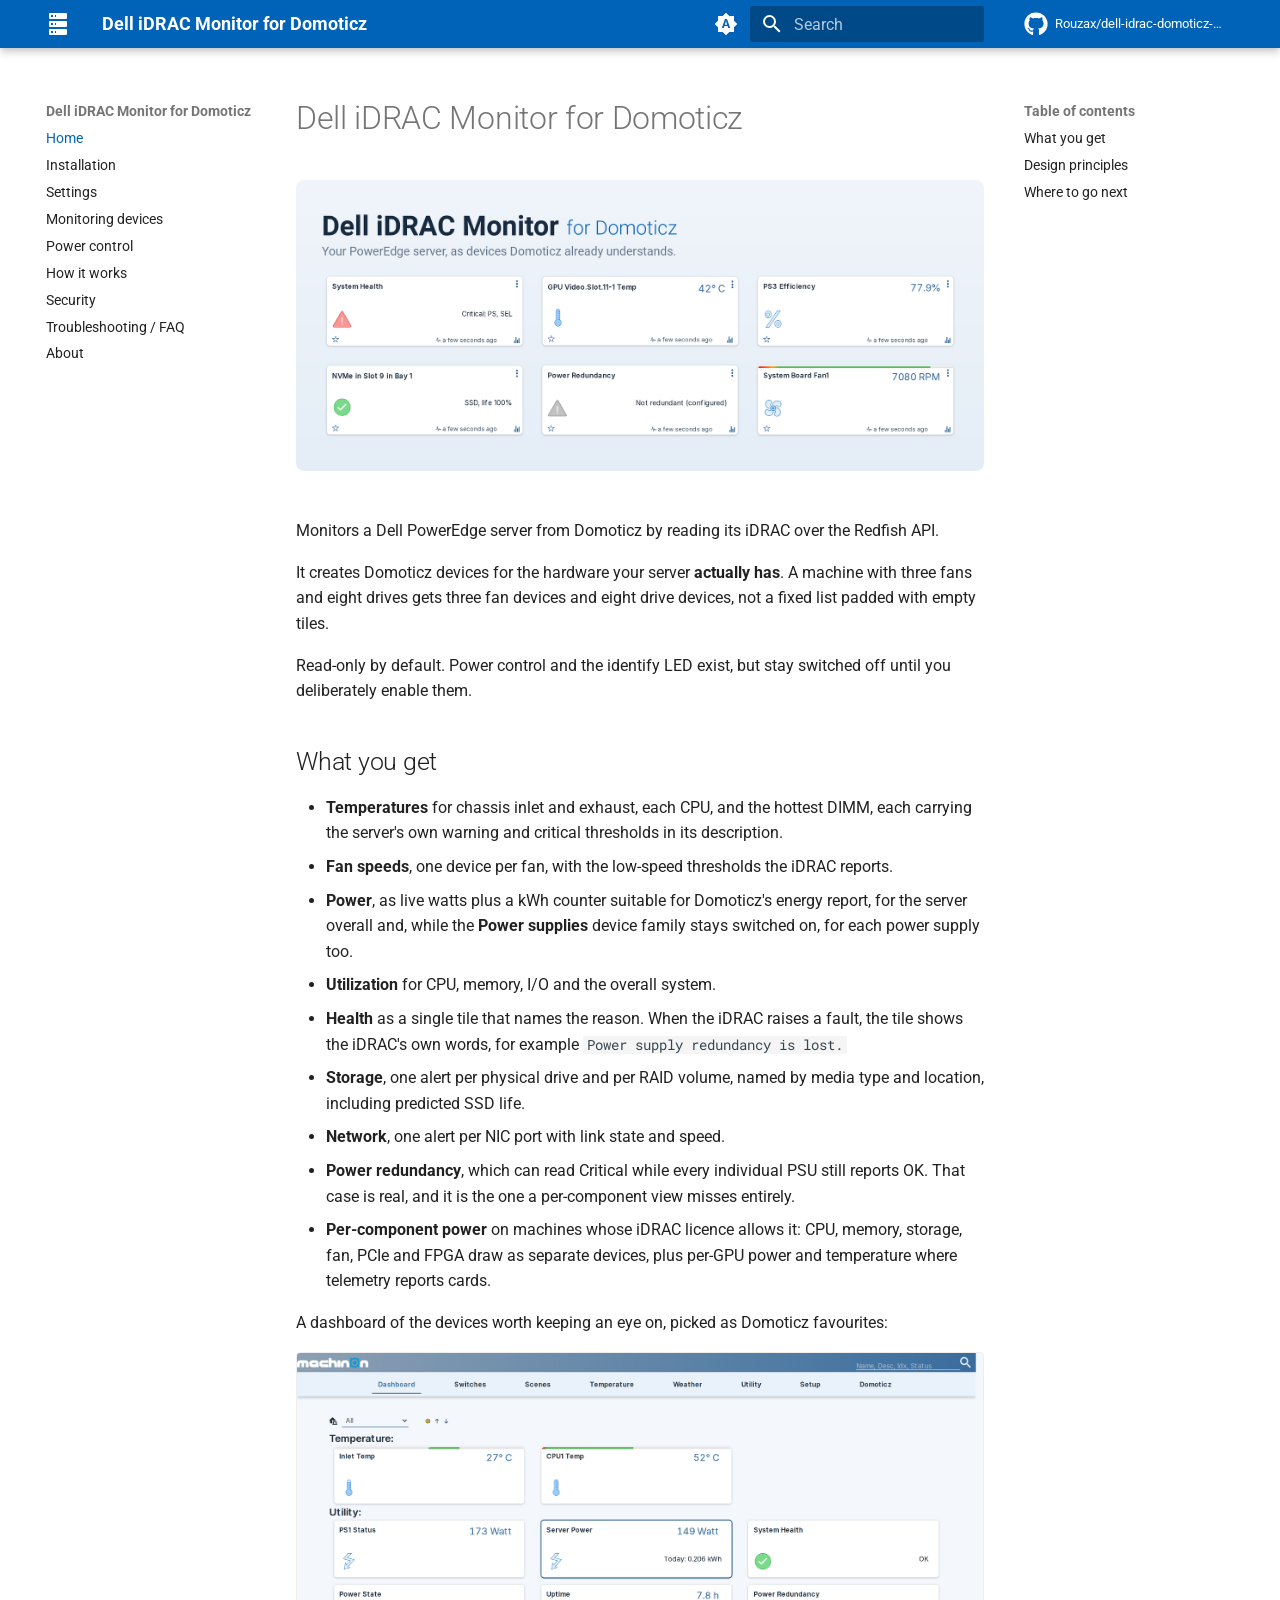
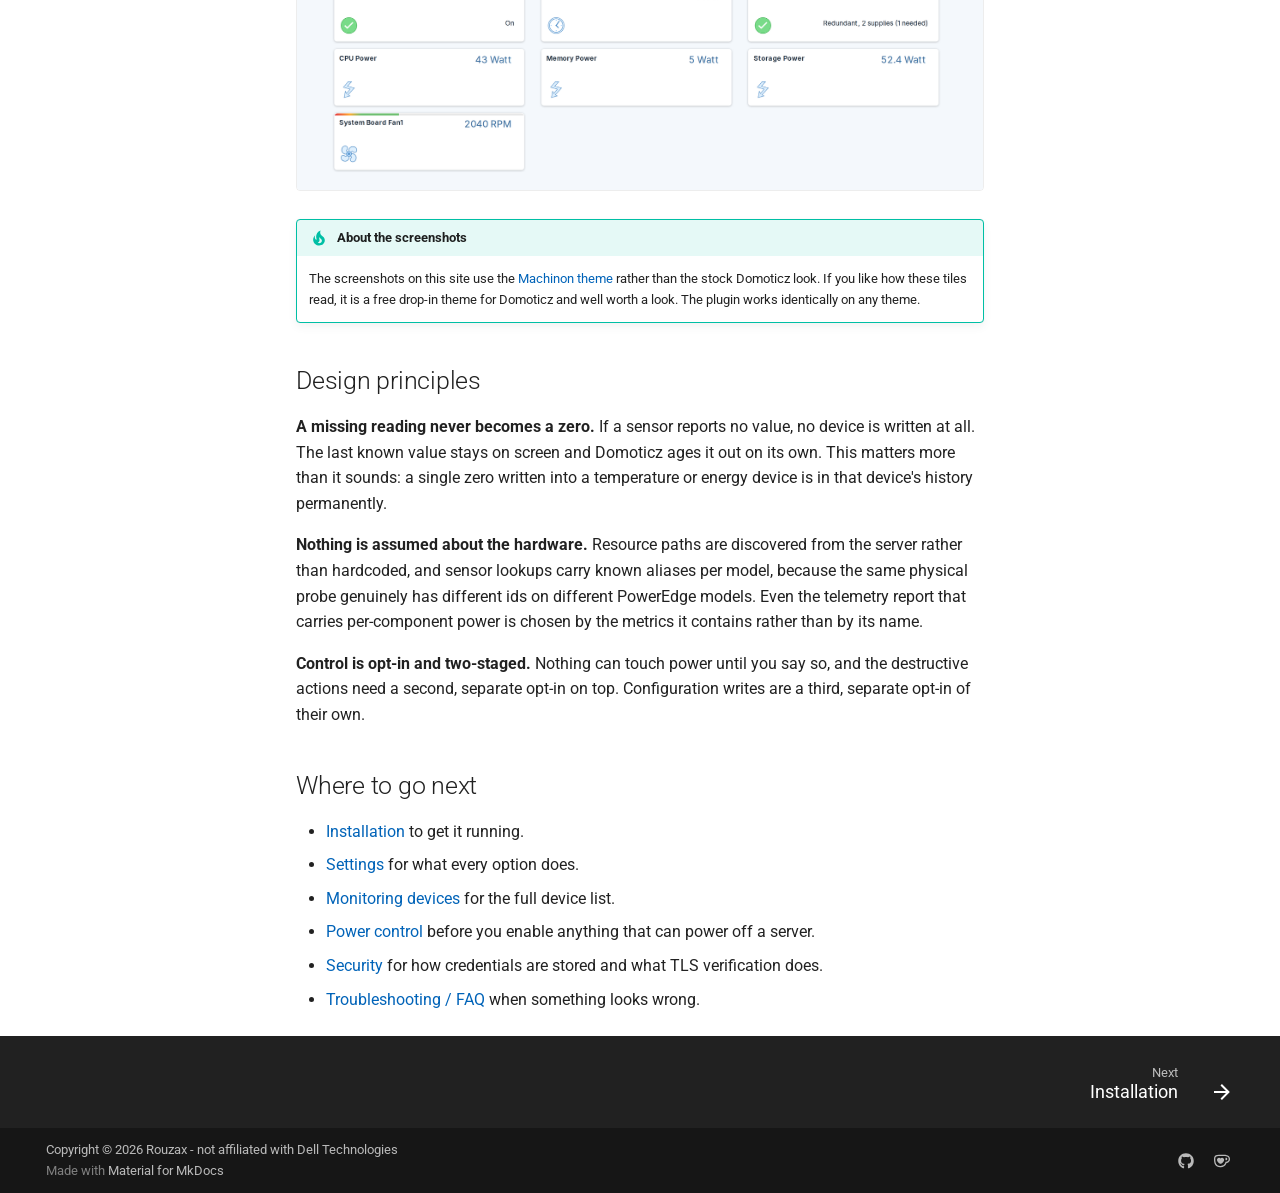
==== commit 66cf095f: "Deployed 162bb3f with MkDocs version: 1.6.1" ====
--- a/index.html
+++ b/index.html
@@ -19,8 +19,11 @@
         <link rel="next" href="install/">
       
       
+        
+      
+      
       <link rel="icon" href="assets/favicon.svg">
-      <meta name="generator" content="mkdocs-1.6.1, mkdocs-material-9.6.23">
+      <meta name="generator" content="mkdocs-1.6.1, mkdocs-material-9.7.7">
     
     
       
@@ -28,10 +31,10 @@
       
     
     
-      <link rel="stylesheet" href="assets/stylesheets/main.84d31ad4.min.css">
-      
-        
-        <link rel="stylesheet" href="assets/stylesheets/palette.06af60db.min.css">
+      <link rel="stylesheet" href="assets/stylesheets/main.ec1eaa64.min.css">
+      
+        
+        <link rel="stylesheet" href="assets/stylesheets/palette.ab4e12ef.min.css">
       
       
 
@@ -56,7 +59,6 @@
     
       
 
-    
     
     
   </head>
@@ -286,9 +288,14 @@
   
   
   <span class="md-ellipsis">
+    
+  
     Home
-    
-  </span>
+  
+
+    
+  </span>
+  
   
 
           <span class="md-nav__icon md-icon"></span>
@@ -299,9 +306,14 @@
   
   
   <span class="md-ellipsis">
+    
+  
     Home
-    
-  </span>
+  
+
+    
+  </span>
+  
   
 
       </a>
@@ -324,7 +336,9 @@
         <li class="md-nav__item">
   <a href="#what-you-get" class="md-nav__link">
     <span class="md-ellipsis">
-      What you get
+      
+        What you get
+      
     </span>
   </a>
   
@@ -333,7 +347,9 @@
         <li class="md-nav__item">
   <a href="#design-principles" class="md-nav__link">
     <span class="md-ellipsis">
-      Design principles
+      
+        Design principles
+      
     </span>
   </a>
   
@@ -342,7 +358,9 @@
         <li class="md-nav__item">
   <a href="#where-to-go-next" class="md-nav__link">
     <span class="md-ellipsis">
-      Where to go next
+      
+        Where to go next
+      
     </span>
   </a>
   
@@ -368,9 +386,14 @@
   
   
   <span class="md-ellipsis">
+    
+  
     Installation
-    
-  </span>
+  
+
+    
+  </span>
+  
   
 
       </a>
@@ -390,9 +413,14 @@
   
   
   <span class="md-ellipsis">
+    
+  
     Settings
-    
-  </span>
+  
+
+    
+  </span>
+  
   
 
       </a>
@@ -412,9 +440,14 @@
   
   
   <span class="md-ellipsis">
+    
+  
     Monitoring devices
-    
-  </span>
+  
+
+    
+  </span>
+  
   
 
       </a>
@@ -434,9 +467,14 @@
   
   
   <span class="md-ellipsis">
+    
+  
     Power control
-    
-  </span>
+  
+
+    
+  </span>
+  
   
 
       </a>
@@ -456,9 +494,14 @@
   
   
   <span class="md-ellipsis">
+    
+  
     How it works
-    
-  </span>
+  
+
+    
+  </span>
+  
   
 
       </a>
@@ -478,9 +521,14 @@
   
   
   <span class="md-ellipsis">
+    
+  
     Security
-    
-  </span>
+  
+
+    
+  </span>
+  
   
 
       </a>
@@ -500,9 +548,14 @@
   
   
   <span class="md-ellipsis">
+    
+  
     Troubleshooting / FAQ
-    
-  </span>
+  
+
+    
+  </span>
+  
   
 
       </a>
@@ -522,9 +575,14 @@
   
   
   <span class="md-ellipsis">
+    
+  
     About
-    
-  </span>
+  
+
+    
+  </span>
+  
   
 
       </a>
@@ -561,7 +619,9 @@
         <li class="md-nav__item">
   <a href="#what-you-get" class="md-nav__link">
     <span class="md-ellipsis">
-      What you get
+      
+        What you get
+      
     </span>
   </a>
   
@@ -570,7 +630,9 @@
         <li class="md-nav__item">
   <a href="#design-principles" class="md-nav__link">
     <span class="md-ellipsis">
-      Design principles
+      
+        Design principles
+      
     </span>
   </a>
   
@@ -579,7 +641,9 @@
         <li class="md-nav__item">
   <a href="#where-to-go-next" class="md-nav__link">
     <span class="md-ellipsis">
-      Where to go next
+      
+        Where to go next
+      
     </span>
   </a>
   
@@ -595,6 +659,7 @@
           
           
             <div class="md-content" data-md-component="content">
+              
               <article class="md-content__inner md-typeset">
                 
                   
@@ -613,7 +678,7 @@
 <ul>
 <li><strong>Temperatures</strong> for chassis inlet and exhaust, each CPU, and the hottest DIMM, each carrying the server's own warning and critical thresholds in its description.</li>
 <li><strong>Fan speeds</strong>, one device per fan, with the low-speed thresholds the iDRAC reports.</li>
-<li><strong>Power</strong>, as live watts plus a kWh counter suitable for Domoticz's energy report, for the server overall and, by default, for each power supply too.</li>
+<li><strong>Power</strong>, as live watts plus a kWh counter suitable for Domoticz's energy report, for the server overall and, while the <strong>Power supplies</strong> device family stays switched on, for each power supply too.</li>
 <li><strong>Utilization</strong> for CPU, memory, I/O and the overall system.</li>
 <li><strong>Health</strong> as a single tile that names the reason. When the iDRAC raises a fault, the tile shows the iDRAC's own words, for example <code>Power supply redundancy is lost.</code></li>
 <li><strong>Storage</strong>, one alert per physical drive and per RAID volume, named by media type and location, including predicted SSD life.</li>
@@ -743,10 +808,11 @@
     
     
       
-      <script id="__config" type="application/json">{"base": ".", "features": ["navigation.instant", "navigation.tracking", "navigation.sections", "navigation.top", "navigation.footer", "toc.follow", "search.suggest", "search.highlight", "content.code.copy"], "search": "assets/javascripts/workers/search.973d3a69.min.js", "tags": null, "translations": {"clipboard.copied": "Copied to clipboard", "clipboard.copy": "Copy to clipboard", "search.result.more.one": "1 more on this page", "search.result.more.other": "# more on this page", "search.result.none": "No matching documents", "search.result.one": "1 matching document", "search.result.other": "# matching documents", "search.result.placeholder": "Type to start searching", "search.result.term.missing": "Missing", "select.version": "Select version"}, "version": null}</script>
-    
-    
-      <script src="assets/javascripts/bundle.f55a23d4.min.js"></script>
+      
+      <script id="__config" type="application/json">{"annotate": null, "base": ".", "features": ["navigation.instant", "navigation.tracking", "navigation.sections", "navigation.top", "navigation.footer", "toc.follow", "search.suggest", "search.highlight", "content.code.copy"], "search": "assets/javascripts/workers/search.2c215733.min.js", "tags": null, "translations": {"clipboard.copied": "Copied to clipboard", "clipboard.copy": "Copy to clipboard", "search.result.more.one": "1 more on this page", "search.result.more.other": "# more on this page", "search.result.none": "No matching documents", "search.result.one": "1 matching document", "search.result.other": "# matching documents", "search.result.placeholder": "Type to start searching", "search.result.term.missing": "Missing", "select.version": "Select version"}, "version": null}</script>
+    
+    
+      <script src="assets/javascripts/bundle.d7400e89.min.js"></script>
       
     
   </body>
--- a/assets/stylesheets/main.ec1eaa64.min.css
+++ b/assets/stylesheets/main.ec1eaa64.min.css
@@ -0,0 +1 @@
+@charset "UTF-8";html{-webkit-text-size-adjust:none;-moz-text-size-adjust:none;text-size-adjust:none;box-sizing:border-box}*,:after,:before{box-sizing:inherit}@media (prefers-reduced-motion){*,:after,:before{transition:none!important}}body{margin:0}a,button,input,label{-webkit-tap-highlight-color:transparent}a{color:inherit;text-decoration:none}hr{border:0;box-sizing:initial;display:block;height:.05rem;overflow:visible;padding:0}small{font-size:80%}sub,sup{line-height:1em}img{border-style:none}table{border-collapse:initial;border-spacing:0}td,th{font-weight:400;vertical-align:top}button{background:#0000;border:0;font-family:inherit;font-size:inherit;margin:0;padding:0}input{border:0;outline:none}:root{--md-primary-fg-color:#4051b5;--md-primary-fg-color--light:#5d6cc0;--md-primary-fg-color--dark:#303fa1;--md-primary-bg-color:#fff;--md-primary-bg-color--light:#ffffffb3;--md-accent-fg-color:#526cfe;--md-accent-fg-color--transparent:#526cfe1a;--md-accent-bg-color:#fff;--md-accent-bg-color--light:#ffffffb3}[data-md-color-scheme=default]{color-scheme:light}[data-md-color-scheme=default] img[src$="#gh-dark-mode-only"],[data-md-color-scheme=default] img[src$="#only-dark"]{display:none}:root,[data-md-color-scheme=default]{--md-hue:225deg;--md-default-fg-color:#000000de;--md-default-fg-color--light:#0000008a;--md-default-fg-color--lighter:#00000052;--md-default-fg-color--lightest:#00000012;--md-default-bg-color:#fff;--md-default-bg-color--light:#ffffffb3;--md-default-bg-color--lighter:#ffffff4d;--md-default-bg-color--lightest:#ffffff1f;--md-code-fg-color:#36464e;--md-code-bg-color:#f5f5f5;--md-code-bg-color--light:#f5f5f5b3;--md-code-bg-color--lighter:#f5f5f54d;--md-code-hl-color:#4287ff;--md-code-hl-color--light:#4287ff1a;--md-code-hl-number-color:#d52a2a;--md-code-hl-special-color:#db1457;--md-code-hl-function-color:#a846b9;--md-code-hl-constant-color:#6e59d9;--md-code-hl-keyword-color:#3f6ec6;--md-code-hl-string-color:#1c7d4d;--md-code-hl-name-color:var(--md-code-fg-color);--md-code-hl-operator-color:var(--md-default-fg-color--light);--md-code-hl-punctuation-color:var(--md-default-fg-color--light);--md-code-hl-comment-color:var(--md-default-fg-color--light);--md-code-hl-generic-color:var(--md-default-fg-color--light);--md-code-hl-variable-color:var(--md-default-fg-color--light);--md-typeset-color:var(--md-default-fg-color);--md-typeset-a-color:var(--md-primary-fg-color);--md-typeset-del-color:#f5503d26;--md-typeset-ins-color:#0bd57026;--md-typeset-kbd-color:#fafafa;--md-typeset-kbd-accent-color:#fff;--md-typeset-kbd-border-color:#b8b8b8;--md-typeset-mark-color:#ffff0080;--md-typeset-table-color:#0000001f;--md-typeset-table-color--light:rgba(0,0,0,.035);--md-admonition-fg-color:var(--md-default-fg-color);--md-admonition-bg-color:var(--md-default-bg-color);--md-warning-fg-color:#000000de;--md-warning-bg-color:#ff9;--md-footer-fg-color:#fff;--md-footer-fg-color--light:#ffffffb3;--md-footer-fg-color--lighter:#ffffff73;--md-footer-bg-color:#000000de;--md-footer-bg-color--dark:#00000052;--md-shadow-z1:0 0.2rem 0.5rem #0000000d,0 0 0.05rem #0000001a;--md-shadow-z2:0 0.2rem 0.5rem #0000001a,0 0 0.05rem #00000040;--md-shadow-z3:0 0.2rem 0.5rem #0003,0 0 0.05rem #00000059}.md-icon svg{fill:currentcolor;display:block;height:1.2rem;width:1.2rem}body{-webkit-font-smoothing:antialiased;-moz-osx-font-smoothing:grayscale;--md-text-font-family:var(--md-text-font,_),-apple-system,BlinkMacSystemFont,Helvetica,Arial,sans-serif;--md-code-font-family:var(--md-code-font,_),SFMono-Regular,Consolas,Menlo,monospace}aside,body,input{font-feature-settings:"kern","liga";color:var(--md-typeset-color);font-family:var(--md-text-font-family)}code,kbd,pre{font-feature-settings:"kern";font-family:var(--md-code-font-family)}:root{--md-typeset-table-sort-icon:url('data:image/svg+xml;charset=utf-8,<svg xmlns="http://www.w3.org/2000/svg" viewBox="0 0 24 24"><path d="m18 21-4-4h3V7h-3l4-4 4 4h-3v10h3M2 19v-2h10v2M2 13v-2h7v2M2 7V5h4v2z"/></svg>');--md-typeset-table-sort-icon--asc:url('data:image/svg+xml;charset=utf-8,<svg xmlns="http://www.w3.org/2000/svg" viewBox="0 0 24 24"><path d="M19 17h3l-4 4-4-4h3V3h2M2 17h10v2H2M6 5v2H2V5m0 6h7v2H2z"/></svg>');--md-typeset-table-sort-icon--desc:url('data:image/svg+xml;charset=utf-8,<svg xmlns="http://www.w3.org/2000/svg" viewBox="0 0 24 24"><path d="M19 7h3l-4-4-4 4h3v14h2M2 17h10v2H2M6 5v2H2V5m0 6h7v2H2z"/></svg>')}.md-typeset{-webkit-print-color-adjust:exact;color-adjust:exact;font-size:.8rem;line-height:1.6;overflow-wrap:break-word}@media print{.md-typeset{font-size:.68rem}}.md-typeset blockquote,.md-typeset dl,.md-typeset figure,.md-typeset ol,.md-typeset pre,.md-typeset ul{margin-bottom:1em;margin-top:1em}.md-typeset h1{color:var(--md-default-fg-color--light);font-size:2em;line-height:1.3;margin:0 0 1.25em}.md-typeset h1,.md-typeset h2{font-weight:300;letter-spacing:-.01em}.md-typeset h2{font-size:1.5625em;line-height:1.4;margin:1.6em 0 .64em}.md-typeset h3{font-size:1.25em;font-weight:400;letter-spacing:-.01em;line-height:1.5;margin:1.6em 0 .8em}.md-typeset h2+h3{margin-top:.8em}.md-typeset h4{font-weight:700;letter-spacing:-.01em;margin:1em 0}.md-typeset h5,.md-typeset h6{color:var(--md-default-fg-color--light);font-size:.8em;font-weight:700;letter-spacing:-.01em;margin:1.25em 0}.md-typeset h5{text-transform:uppercase}.md-typeset h5 code{text-transform:none}.md-typeset hr{border-bottom:.05rem solid var(--md-default-fg-color--lightest);display:flow-root;margin:1.5em 0}.md-typeset a{color:var(--md-typeset-a-color);word-break:break-word}.md-typeset a,.md-typeset a:before{transition:color 125ms}.md-typeset a:focus,.md-typeset a:hover{color:var(--md-accent-fg-color)}.md-typeset a:focus code,.md-typeset a:hover code{background-color:var(--md-accent-fg-color--transparent);color:var(--md-accent-fg-color)}.md-typeset a code{color:var(--md-typeset-a-color)}.md-typeset a.focus-visible{outline-color:var(--md-accent-fg-color);outline-offset:.2rem}.md-typeset code,.md-typeset kbd,.md-typeset pre{color:var(--md-code-fg-color);direction:ltr;font-variant-ligatures:none;transition:background-color 125ms}@media print{.md-typeset code,.md-typeset kbd,.md-typeset pre{white-space:pre-wrap}}.md-typeset code{background-color:var(--md-code-bg-color);border-radius:.1rem;-webkit-box-decoration-break:clone;box-decoration-break:clone;font-size:.85em;padding:0 .2941176471em;transition:color 125ms,background-color 125ms;word-break:break-word}.md-typeset code:not(.focus-visible){-webkit-tap-highlight-color:transparent;outline:none}.md-typeset pre{display:flow-root;line-height:1.4;position:relative}.md-typeset pre>code{-webkit-box-decoration-break:slice;box-decoration-break:slice;box-shadow:none;display:block;margin:0;outline-color:var(--md-accent-fg-color);overflow:auto;padding:.7720588235em 1.1764705882em;scrollbar-color:var(--md-default-fg-color--lighter) #0000;scrollbar-width:thin;touch-action:auto;word-break:normal}.md-typeset pre>code:hover{scrollbar-color:var(--md-accent-fg-color) #0000}.md-typeset pre>code::-webkit-scrollbar{height:.2rem;width:.2rem}.md-typeset pre>code::-webkit-scrollbar-thumb{background-color:var(--md-default-fg-color--lighter)}.md-typeset pre>code::-webkit-scrollbar-thumb:hover{background-color:var(--md-accent-fg-color)}.md-typeset kbd{background-color:var(--md-typeset-kbd-color);border-radius:.1rem;box-shadow:0 .1rem 0 .05rem var(--md-typeset-kbd-border-color),0 .1rem 0 var(--md-typeset-kbd-border-color),0 -.1rem .2rem var(--md-typeset-kbd-accent-color) inset;color:var(--md-default-fg-color);display:inline-block;font-size:.75em;padding:0 .6666666667em;vertical-align:text-top;word-break:break-word}.md-typeset mark{background-color:var(--md-typeset-mark-color);-webkit-box-decoration-break:clone;box-decoration-break:clone;color:inherit;word-break:break-word}.md-typeset abbr{cursor:help;text-decoration:none}.md-typeset [data-preview],.md-typeset abbr{border-bottom:.05rem dotted var(--md-default-fg-color--light)}.md-typeset small{opacity:.75}[dir=ltr] .md-typeset sub,[dir=ltr] .md-typeset sup{margin-left:.078125em}[dir=rtl] .md-typeset sub,[dir=rtl] .md-typeset sup{margin-right:.078125em}[dir=ltr] .md-typeset blockquote{padding-left:.6rem}[dir=rtl] .md-typeset blockquote{padding-right:.6rem}[dir=ltr] .md-typeset blockquote{border-left:.2rem solid var(--md-default-fg-color--lighter)}[dir=rtl] .md-typeset blockquote{border-right:.2rem solid var(--md-default-fg-color--lighter)}.md-typeset blockquote{color:var(--md-default-fg-color--light);margin-left:0;margin-right:0}.md-typeset ul{list-style-type:disc}.md-typeset ul[type]{list-style-type:revert-layer}[dir=ltr] .md-typeset ol,[dir=ltr] .md-typeset ul{margin-left:.625em}[dir=rtl] .md-typeset ol,[dir=rtl] .md-typeset ul{margin-right:.625em}.md-typeset ol,.md-typeset ul{padding:0}.md-typeset ol:not([hidden]),.md-typeset ul:not([hidden]){display:flow-root}.md-typeset ol ol,.md-typeset ul ol{list-style-type:lower-alpha}.md-typeset ol ol ol,.md-typeset ul ol ol{list-style-type:lower-roman}.md-typeset ol ol ol ol,.md-typeset ul ol ol ol{list-style-type:upper-alpha}.md-typeset ol ol ol ol ol,.md-typeset ul ol ol ol ol{list-style-type:upper-roman}.md-typeset ol[type],.md-typeset ul[type]{list-style-type:revert-layer}[dir=ltr] .md-typeset ol li,[dir=ltr] .md-typeset ul li{margin-left:1.25em}[dir=rtl] .md-typeset ol li,[dir=rtl] .md-typeset ul li{margin-right:1.25em}.md-typeset ol li,.md-typeset ul li{margin-bottom:.5em}.md-typeset ol li blockquote,.md-typeset ol li p,.md-typeset ul li blockquote,.md-typeset ul li p{margin:.5em 0}.md-typeset ol li:last-child,.md-typeset ul li:last-child{margin-bottom:0}[dir=ltr] .md-typeset ol li ol,[dir=ltr] .md-typeset ol li ul,[dir=ltr] .md-typeset ul li ol,[dir=ltr] .md-typeset ul li ul{margin-left:.625em}[dir=rtl] .md-typeset ol li ol,[dir=rtl] .md-typeset ol li ul,[dir=rtl] .md-typeset ul li ol,[dir=rtl] .md-typeset ul li ul{margin-right:.625em}.md-typeset ol li ol,.md-typeset ol li ul,.md-typeset ul li ol,.md-typeset ul li ul{margin-bottom:.5em;margin-top:.5em}[dir=ltr] .md-typeset dd{margin-left:1.875em}[dir=rtl] .md-typeset dd{margin-right:1.875em}.md-typeset dd{margin-bottom:1.5em;margin-top:1em}.md-typeset img,.md-typeset svg,.md-typeset video{height:auto;max-width:100%}.md-typeset img[align=left]{margin:1em 1em 1em 0}.md-typeset img[align=right]{margin:1em 0 1em 1em}.md-typeset img[align]:only-child{margin-top:0}.md-typeset figure{display:flow-root;margin:1em auto;max-width:100%;text-align:center;width:fit-content}.md-typeset figure img{display:block;margin:0 auto}.md-typeset figcaption{font-style:italic;margin:1em auto;max-width:24rem}.md-typeset iframe{max-width:100%}.md-typeset table:not([class]){background-color:var(--md-default-bg-color);border:.05rem solid var(--md-typeset-table-color);border-radius:.1rem;display:inline-block;font-size:.64rem;max-width:100%;overflow:auto;touch-action:auto}@media print{.md-typeset table:not([class]){display:table}}.md-typeset table:not([class])+*{margin-top:1.5em}.md-typeset table:not([class]) td>:first-child,.md-typeset table:not([class]) th>:first-child{margin-top:0}.md-typeset table:not([class]) td>:last-child,.md-typeset table:not([class]) th>:last-child{margin-bottom:0}.md-typeset table:not([class]) td:not([align]),.md-typeset table:not([class]) th:not([align]){text-align:left}[dir=rtl] .md-typeset table:not([class]) td:not([align]),[dir=rtl] .md-typeset table:not([class]) th:not([align]){text-align:right}.md-typeset table:not([class]) th{font-weight:700;min-width:5rem;padding:.9375em 1.25em;vertical-align:top}.md-typeset table:not([class]) td{border-top:.05rem solid var(--md-typeset-table-color);padding:.9375em 1.25em;vertical-align:top}.md-typeset table:not([class]) tbody tr{transition:background-color 125ms}.md-typeset table:not([class]) tbody tr:hover{background-color:var(--md-typeset-table-color--light);box-shadow:0 .05rem 0 var(--md-default-bg-color) inset}.md-typeset table:not([class]) a{word-break:normal}.md-typeset table th[role=columnheader]{cursor:pointer}[dir=ltr] .md-typeset table th[role=columnheader]:after{margin-left:.5em}[dir=rtl] .md-typeset table th[role=columnheader]:after{margin-right:.5em}.md-typeset table th[role=columnheader]:after{content:"";display:inline-block;height:1.2em;-webkit-mask-image:var(--md-typeset-table-sort-icon);mask-image:var(--md-typeset-table-sort-icon);-webkit-mask-repeat:no-repeat;mask-repeat:no-repeat;-webkit-mask-size:contain;mask-size:contain;transition:background-color 125ms;vertical-align:text-bottom;width:1.2em}.md-typeset table th[role=columnheader]:hover:after{background-color:var(--md-default-fg-color--lighter)}.md-typeset table th[role=columnheader][aria-sort=ascending]:after{background-color:var(--md-default-fg-color--light);-webkit-mask-image:var(--md-typeset-table-sort-icon--asc);mask-image:var(--md-typeset-table-sort-icon--asc)}.md-typeset table th[role=columnheader][aria-sort=descending]:after{background-color:var(--md-default-fg-color--light);-webkit-mask-image:var(--md-typeset-table-sort-icon--desc);mask-image:var(--md-typeset-table-sort-icon--desc)}.md-typeset__scrollwrap{margin:1em -.8rem;overflow-x:auto;touch-action:auto}.md-typeset__table{display:inline-block;margin-bottom:.5em;padding:0 .8rem}@media print{.md-typeset__table{display:block}}html .md-typeset__table table{display:table;margin:0;overflow:hidden;width:100%}@media screen and (max-width:44.984375em){.md-content__inner>pre{margin:1em -.8rem}.md-content__inner>pre code{border-radius:0}}.md-typeset .md-author{border-radius:100%;display:block;flex-shrink:0;height:1.6rem;overflow:hidden;position:relative;transition:color 125ms,transform 125ms;width:1.6rem}.md-typeset .md-author img{display:block}.md-typeset .md-author--more{background:var(--md-default-fg-color--lightest);color:var(--md-default-fg-color--lighter);font-size:.6rem;font-weight:700;line-height:1.6rem;text-align:center}.md-typeset .md-author--long{height:2.4rem;width:2.4rem}.md-typeset a.md-author{transform:scale(1)}.md-typeset a.md-author img{border-radius:100%;filter:grayscale(100%) opacity(75%);transition:filter 125ms}.md-typeset a.md-author:focus,.md-typeset a.md-author:hover{transform:scale(1.1);z-index:1}.md-typeset a.md-author:focus img,.md-typeset a.md-author:hover img{filter:grayscale(0)}.md-banner{background-color:var(--md-footer-bg-color);color:var(--md-footer-fg-color);overflow:auto}@media print{.md-banner{display:none}}.md-banner--warning{background-color:var(--md-warning-bg-color);color:var(--md-warning-fg-color)}.md-banner__inner{font-size:.7rem;margin:.6rem auto;padding:0 .8rem}[dir=ltr] .md-banner__button{float:right}[dir=rtl] .md-banner__button{float:left}.md-banner__button{color:inherit;cursor:pointer;transition:opacity .25s}.no-js .md-banner__button{display:none}.md-banner__button:hover{opacity:.7}html{font-size:125%;height:100%;overflow-x:hidden}@media screen and (min-width:100em){html{font-size:137.5%}}@media screen and (min-width:125em){html{font-size:150%}}body{background-color:var(--md-default-bg-color);display:flex;flex-direction:column;font-size:.5rem;min-height:100%;position:relative;width:100%}@media print{body{display:block}}@media screen and (max-width:59.984375em){body[data-md-scrolllock]{position:fixed}}.md-grid{margin-left:auto;margin-right:auto;max-width:61rem}.md-container{display:flex;flex-direction:column;flex-grow:1}@media print{.md-container{display:block}}.md-main{flex-grow:1}.md-main__inner{display:flex;height:100%;margin-top:1.5rem}.md-ellipsis{overflow:hidden;text-overflow:ellipsis}.md-toggle{display:none}.md-option{height:0;opacity:0;position:absolute;width:0}.md-option:checked+label:not([hidden]){display:block}.md-option.focus-visible+label{outline-color:var(--md-accent-fg-color);outline-style:auto}.md-skip{background-color:var(--md-default-fg-color);border-radius:.1rem;color:var(--md-default-bg-color);font-size:.64rem;margin:.5rem;opacity:0;outline-color:var(--md-accent-fg-color);padding:.3rem .5rem;position:fixed;transform:translateY(.4rem);z-index:-1}.md-skip:focus{opacity:1;transform:translateY(0);transition:transform .25s cubic-bezier(.4,0,.2,1),opacity 175ms 75ms;z-index:10}@page{margin:25mm}:root{--md-clipboard-icon:url('data:image/svg+xml;charset=utf-8,<svg xmlns="http://www.w3.org/2000/svg" viewBox="0 0 24 24"><path d="M19 21H8V7h11m0-2H8a2 2 0 0 0-2 2v14a2 2 0 0 0 2 2h11a2 2 0 0 0 2-2V7a2 2 0 0 0-2-2m-3-4H4a2 2 0 0 0-2 2v14h2V3h12z"/></svg>')}.md-clipboard{border-radius:.1rem;color:var(--md-default-fg-color--lightest);cursor:pointer;height:1.5em;outline-color:var(--md-accent-fg-color);outline-offset:.1rem;transition:color .25s;width:1.5em;z-index:1}@media print{.md-clipboard{display:none}}.md-clipboard:not(.focus-visible){-webkit-tap-highlight-color:transparent;outline:none}:hover>.md-clipboard{color:var(--md-default-fg-color--light)}.md-clipboard:focus,.md-clipboard:hover{color:var(--md-accent-fg-color)}.md-clipboard:after{background-color:currentcolor;content:"";display:block;height:1.125em;margin:0 auto;-webkit-mask-image:var(--md-clipboard-icon);mask-image:var(--md-clipboard-icon);-webkit-mask-position:center;mask-position:center;-webkit-mask-repeat:no-repeat;mask-repeat:no-repeat;-webkit-mask-size:contain;mask-size:contain;width:1.125em}.md-clipboard--inline{cursor:pointer}.md-clipboard--inline code{transition:color .25s,background-color .25s}.md-clipboard--inline:focus code,.md-clipboard--inline:hover code{background-color:var(--md-accent-fg-color--transparent);color:var(--md-accent-fg-color)}:root{--md-code-select-icon:url('data:image/svg+xml;charset=utf-8,<svg xmlns="http://www.w3.org/2000/svg" viewBox="0 0 24 24"><path d="M19 19h-4v2h4c1.1 0 2-.9 2-2v-4h-2m0-12h-4v2h4v4h2V5c0-1.1-.9-2-2-2M5 5h4V3H5c-1.1 0-2 .9-2 2v4h2m0 6H3v4c0 1.1.9 2 2 2h4v-2H5zm2-4h2v2H7zm4 0h2v2h-2zm4 0h2v2h-2zM7 7h2v2H7zm4 0h2v2h-2zm4 0h2v2h-2zm-8 8h2v2H7zm4 0h2v2h-2zm4 0h2v2h-2z"/></svg>');--md-code-copy-icon:url('data:image/svg+xml;charset=utf-8,<svg xmlns="http://www.w3.org/2000/svg" viewBox="0 0 24 24"><path d="M19 21H8V7h11m0-2H8a2 2 0 0 0-2 2v14a2 2 0 0 0 2 2h11a2 2 0 0 0 2-2V7a2 2 0 0 0-2-2m-3-4H4a2 2 0 0 0-2 2v14h2V3h12z"/></svg>')}.md-typeset .md-code__content{display:grid}.md-code__nav{background-color:var(--md-code-bg-color--lighter);border-radius:.1rem;display:flex;gap:.2rem;padding:.2rem;position:absolute;right:.25em;top:.25em;transition:background-color .25s;z-index:1}:hover>.md-code__nav{background-color:var(--md-code-bg-color--light)}.md-code__button{color:var(--md-default-fg-color--lightest);cursor:pointer;display:block;height:1.5em;outline-color:var(--md-accent-fg-color);outline-offset:.1rem;transition:color .25s;width:1.5em}:hover>*>.md-code__button{color:var(--md-default-fg-color--light)}.md-code__button.focus-visible,.md-code__button:hover{color:var(--md-accent-fg-color)}.md-code__button--active{color:var(--md-default-fg-color)!important}.md-code__button:after{background-color:currentcolor;content:"";display:block;height:1.125em;margin:0 auto;-webkit-mask-position:center;mask-position:center;-webkit-mask-repeat:no-repeat;mask-repeat:no-repeat;-webkit-mask-size:contain;mask-size:contain;width:1.125em}.md-code__button[data-md-type=select]:after{-webkit-mask-image:var(--md-code-select-icon);mask-image:var(--md-code-select-icon)}.md-code__button[data-md-type=copy]:after{-webkit-mask-image:var(--md-code-copy-icon);mask-image:var(--md-code-copy-icon)}@keyframes consent{0%{opacity:0;transform:translateY(100%)}to{opacity:1;transform:translateY(0)}}@keyframes overlay{0%{opacity:0}to{opacity:1}}.md-consent__overlay{animation:overlay .25s both;-webkit-backdrop-filter:blur(.1rem);backdrop-filter:blur(.1rem);background-color:#0000008a;height:100%;opacity:1;position:fixed;top:0;width:100%;z-index:5}.md-consent__inner{animation:consent .5s cubic-bezier(.1,.7,.1,1) both;background-color:var(--md-default-bg-color);border:0;border-radius:.1rem;bottom:0;box-shadow:0 0 .2rem #0000001a,0 .2rem .4rem #0003;max-height:100%;overflow:auto;padding:0;position:fixed;width:100%;z-index:5}.md-consent__form{padding:.8rem}.md-consent__settings{display:none;margin:1em 0}input:checked+.md-consent__settings{display:block}.md-consent__controls{margin-bottom:.8rem}.md-typeset .md-consent__controls .md-button{display:inline}@media screen and (max-width:44.984375em){.md-typeset .md-consent__controls .md-button{display:block;margin-top:.4rem;text-align:center;width:100%}}.md-consent label{cursor:pointer}.md-content{flex-grow:1;min-width:0}.md-content__inner{margin:0 .8rem 1.2rem;padding-top:.6rem}@media screen and (min-width:76.25em){[dir=ltr] .md-sidebar--primary:not([hidden])~.md-content>.md-content__inner{margin-left:1.2rem}[dir=ltr] .md-sidebar--secondary:not([hidden])~.md-content>.md-content__inner,[dir=rtl] .md-sidebar--primary:not([hidden])~.md-content>.md-content__inner{margin-right:1.2rem}[dir=rtl] .md-sidebar--secondary:not([hidden])~.md-content>.md-content__inner{margin-left:1.2rem}}.md-content__inner:before{content:"";display:block;height:.4rem}.md-content__inner>:last-child{margin-bottom:0}[dir=ltr] .md-content__button{float:right}[dir=rtl] .md-content__button{float:left}[dir=ltr] .md-content__button{margin-left:.4rem}[dir=rtl] .md-content__button{margin-right:.4rem}.md-content__button{margin:.4rem 0;padding:0}@media print{.md-content__button{display:none}}.md-typeset .md-content__button{color:var(--md-default-fg-color--lighter)}.md-content__button svg{display:inline;vertical-align:top}[dir=rtl] .md-content__button svg{transform:scaleX(-1)}[dir=ltr] .md-dialog{right:.8rem}[dir=rtl] .md-dialog{left:.8rem}.md-dialog{background-color:var(--md-default-fg-color);border-radius:.1rem;bottom:.8rem;box-shadow:var(--md-shadow-z3);min-width:11.1rem;opacity:0;padding:.4rem .6rem;pointer-events:none;position:fixed;transform:translateY(100%);transition:transform 0ms .4s,opacity .4s;z-index:4}@media print{.md-dialog{display:none}}.md-dialog--active{opacity:1;pointer-events:auto;transform:translateY(0);transition:transform .4s cubic-bezier(.075,.85,.175,1),opacity .4s}.md-dialog__inner{color:var(--md-default-bg-color);font-size:.7rem}.md-feedback{margin:2em 0 1em;text-align:center}.md-feedback fieldset{border:none;margin:0;padding:0}.md-feedback__title{font-weight:700;margin:1em auto}.md-feedback__inner{position:relative}.md-feedback__list{display:flex;flex-wrap:wrap;place-content:baseline center;position:relative}.md-feedback__list:hover .md-icon:not(:disabled){color:var(--md-default-fg-color--lighter)}:disabled .md-feedback__list{min-height:1.8rem}.md-feedback__icon{color:var(--md-default-fg-color--light);cursor:pointer;flex-shrink:0;margin:0 .1rem;transition:color 125ms}.md-feedback__icon:not(:disabled).md-icon:hover{color:var(--md-accent-fg-color)}.md-feedback__icon:disabled{color:var(--md-default-fg-color--lightest);pointer-events:none}.md-feedback__note{opacity:0;position:relative;transform:translateY(.4rem);transition:transform .4s cubic-bezier(.1,.7,.1,1),opacity .15s}.md-feedback__note>*{margin:0 auto;max-width:16rem}:disabled .md-feedback__note{opacity:1;transform:translateY(0)}@media print{.md-feedback{display:none}}.md-footer{background-color:var(--md-footer-bg-color);color:var(--md-footer-fg-color)}@media print{.md-footer{display:none}}.md-footer__inner{justify-content:space-between;overflow:auto;padding:.2rem}.md-footer__inner:not([hidden]){display:flex}.md-footer__link{align-items:end;display:flex;flex-grow:0.01;margin-bottom:.4rem;margin-top:1rem;max-width:100%;outline-color:var(--md-accent-fg-color);overflow:hidden;transition:opacity .25s}.md-footer__link:focus,.md-footer__link:hover{opacity:.7}[dir=rtl] .md-footer__link svg{transform:scaleX(-1)}@media screen and (max-width:44.984375em){.md-footer__link--prev{flex-shrink:0}.md-footer__link--prev .md-footer__title{display:none}}[dir=ltr] .md-footer__link--next{margin-left:auto}[dir=rtl] .md-footer__link--next{margin-right:auto}.md-footer__link--next{text-align:right}[dir=rtl] .md-footer__link--next{text-align:left}.md-footer__title{flex-grow:1;font-size:.9rem;margin-bottom:.7rem;max-width:calc(100% - 2.4rem);padding:0 1rem;white-space:nowrap}.md-footer__button{margin:.2rem;padding:.4rem}.md-footer__direction{font-size:.64rem;opacity:.7}.md-footer-meta{background-color:var(--md-footer-bg-color--dark)}.md-footer-meta__inner{display:flex;flex-wrap:wrap;justify-content:space-between;padding:.2rem}html .md-footer-meta.md-typeset a{color:var(--md-footer-fg-color--light)}html .md-footer-meta.md-typeset a:focus,html .md-footer-meta.md-typeset a:hover{color:var(--md-footer-fg-color)}.md-copyright{color:var(--md-footer-fg-color--lighter);font-size:.64rem;margin:auto .6rem;padding:.4rem 0;width:100%}@media screen and (min-width:45em){.md-copyright{width:auto}}.md-copyright__highlight{color:var(--md-footer-fg-color--light)}.md-social{display:inline-flex;gap:.2rem;margin:0 .4rem;padding:.2rem 0 .6rem}@media screen and (min-width:45em){.md-social{padding:.6rem 0}}.md-social__link{display:inline-block;height:1.6rem;text-align:center;width:1.6rem}.md-social__link:before{line-height:1.9}.md-social__link svg{fill:currentcolor;max-height:.8rem;vertical-align:-25%}.md-typeset .md-button{border:.1rem solid;border-radius:.1rem;color:var(--md-primary-fg-color);cursor:pointer;display:inline-block;font-weight:700;padding:.625em 2em;transition:color 125ms,background-color 125ms,border-color 125ms}.md-typeset .md-button--primary{background-color:var(--md-primary-fg-color);border-color:var(--md-primary-fg-color);color:var(--md-primary-bg-color)}.md-typeset .md-button:focus,.md-typeset .md-button:hover{background-color:var(--md-accent-fg-color);border-color:var(--md-accent-fg-color);color:var(--md-accent-bg-color)}[dir=ltr] .md-typeset .md-input{border-top-left-radius:.1rem}[dir=ltr] .md-typeset .md-input,[dir=rtl] .md-typeset .md-input{border-top-right-radius:.1rem}[dir=rtl] .md-typeset .md-input{border-top-left-radius:.1rem}.md-typeset .md-input{border-bottom:.1rem solid var(--md-default-fg-color--lighter);box-shadow:var(--md-shadow-z1);font-size:.8rem;height:1.8rem;padding:0 .6rem;transition:border .25s,box-shadow .25s}.md-typeset .md-input:focus,.md-typeset .md-input:hover{border-bottom-color:var(--md-accent-fg-color);box-shadow:var(--md-shadow-z2)}.md-typeset .md-input--stretch{width:100%}.md-header{background-color:var(--md-primary-fg-color);box-shadow:0 0 .2rem #0000,0 .2rem .4rem #0000;color:var(--md-primary-bg-color);display:block;left:0;position:sticky;right:0;top:0;z-index:4}@media print{.md-header{display:none}}.md-header[hidden]{transform:translateY(-100%);transition:transform .25s cubic-bezier(.8,0,.6,1),box-shadow .25s}.md-header--shadow{box-shadow:0 0 .2rem #0000001a,0 .2rem .4rem #0003;transition:transform .25s cubic-bezier(.1,.7,.1,1),box-shadow .25s}.md-header__inner{align-items:center;display:flex;padding:0 .2rem}.md-header__button{color:currentcolor;cursor:pointer;margin:.2rem;outline-color:var(--md-accent-fg-color);padding:.4rem;position:relative;transition:opacity .25s;vertical-align:middle;z-index:1}.md-header__button:hover{opacity:.7}.md-header__button:not([hidden]){display:inline-block}.md-header__button:not(.focus-visible){-webkit-tap-highlight-color:transparent;outline:none}.md-header__button.md-logo{margin:.2rem;padding:.4rem}@media screen and (max-width:76.234375em){.md-header__button.md-logo{display:none}}.md-header__button.md-logo img,.md-header__button.md-logo svg{fill:currentcolor;display:block;height:1.2rem;width:auto}@media screen and (min-width:60em){.md-header__button[for=__search]{display:none}}.no-js .md-header__button[for=__search]{display:none}[dir=rtl] .md-header__button[for=__search] svg{transform:scaleX(-1)}@media screen and (min-width:76.25em){.md-header__button[for=__drawer]{display:none}}.md-header__topic{display:flex;max-width:100%;position:absolute;transition:transform .4s cubic-bezier(.1,.7,.1,1),opacity .15s;white-space:nowrap}.md-header__topic+.md-header__topic{opacity:0;pointer-events:none;transform:translateX(1.25rem);transition:transform .4s cubic-bezier(1,.7,.1,.1),opacity .15s;z-index:-1}[dir=rtl] .md-header__topic+.md-header__topic{transform:translateX(-1.25rem)}.md-header__topic:first-child{font-weight:700}[dir=ltr] .md-header__title{margin-left:1rem;margin-right:.4rem}[dir=rtl] .md-header__title{margin-left:.4rem;margin-right:1rem}.md-header__title{flex-grow:1;font-size:.9rem;height:2.4rem;line-height:2.4rem}.md-header__title--active .md-header__topic{opacity:0;pointer-events:none;transform:translateX(-1.25rem);transition:transform .4s cubic-bezier(1,.7,.1,.1),opacity .15s;z-index:-1}[dir=rtl] .md-header__title--active .md-header__topic{transform:translateX(1.25rem)}.md-header__title--active .md-header__topic+.md-header__topic{opacity:1;pointer-events:auto;transform:translateX(0);transition:transform .4s cubic-bezier(.1,.7,.1,1),opacity .15s;z-index:0}.md-header__title>.md-header__ellipsis{height:100%;position:relative;width:100%}.md-header__option{display:flex;flex-shrink:0;max-width:100%;transition:max-width 0ms .25s,opacity .25s .25s;white-space:nowrap}[data-md-toggle=search]:checked~.md-header .md-header__option{max-width:0;opacity:0;transition:max-width 0ms,opacity 0ms}.md-header__option>input{bottom:0}.md-header__source{display:none}@media screen and (min-width:60em){[dir=ltr] .md-header__source{margin-left:1rem}[dir=rtl] .md-header__source{margin-right:1rem}.md-header__source{display:block;max-width:11.7rem;width:11.7rem}}@media screen and (min-width:76.25em){[dir=ltr] .md-header__source{margin-left:1.4rem}[dir=rtl] .md-header__source{margin-right:1.4rem}}.md-meta{color:var(--md-default-fg-color--light);font-size:.7rem;line-height:1.3}.md-meta__list{display:inline-flex;flex-wrap:wrap;list-style:none;margin:0;padding:0}.md-meta__item:not(:last-child):after{content:"·";margin-left:.2rem;margin-right:.2rem}.md-meta__link{color:var(--md-typeset-a-color)}.md-meta__link:focus,.md-meta__link:hover{color:var(--md-accent-fg-color)}.md-draft{background-color:#ff1744;border-radius:.125em;color:#fff;display:inline-block;font-weight:700;padding-left:.5714285714em;padding-right:.5714285714em}:root{--md-nav-icon--prev:url('data:image/svg+xml;charset=utf-8,<svg xmlns="http://www.w3.org/2000/svg" viewBox="0 0 24 24"><path d="M20 11v2H8l5.5 5.5-1.42 1.42L4.16 12l7.92-7.92L13.5 5.5 8 11z"/></svg>');--md-nav-icon--next:url('data:image/svg+xml;charset=utf-8,<svg xmlns="http://www.w3.org/2000/svg" viewBox="0 0 24 24"><path d="M8.59 16.58 13.17 12 8.59 7.41 10 6l6 6-6 6z"/></svg>');--md-toc-icon:url('data:image/svg+xml;charset=utf-8,<svg xmlns="http://www.w3.org/2000/svg" viewBox="0 0 24 24"><path d="M3 9h14V7H3zm0 4h14v-2H3zm0 4h14v-2H3zm16 0h2v-2h-2zm0-10v2h2V7zm0 6h2v-2h-2z"/></svg>')}.md-nav{font-size:.7rem;line-height:1.3}.md-nav__title{color:var(--md-default-fg-color--light);display:block;font-weight:700;overflow:hidden;padding:0 .6rem;text-overflow:ellipsis}.md-nav__title .md-nav__button{display:none}.md-nav__title .md-nav__button img{height:100%;width:auto}.md-nav__title .md-nav__button.md-logo img,.md-nav__title .md-nav__button.md-logo svg{fill:currentcolor;display:block;height:2.4rem;max-width:100%;object-fit:contain;width:auto}.md-nav__list{list-style:none;margin:0;padding:0}.md-nav__link{align-items:flex-start;display:flex;gap:.4rem;margin-top:.625em;scroll-snap-align:start;transition:color 125ms}.md-nav__link--passed,.md-nav__link--passed code{color:var(--md-default-fg-color--light)}.md-nav__item .md-nav__link--active,.md-nav__item .md-nav__link--active code{color:var(--md-typeset-a-color)}.md-nav__link .md-ellipsis{position:relative}.md-nav__link .md-ellipsis code{word-break:normal}[dir=ltr] .md-nav__link .md-icon:last-child{margin-left:auto}[dir=rtl] .md-nav__link .md-icon:last-child{margin-right:auto}.md-nav__link .md-typeset{font-size:.7rem;line-height:1.3}.md-nav__link svg{fill:currentcolor;flex-shrink:0;height:1.3em;position:relative}.md-nav__link[for]:focus,.md-nav__link[for]:hover,.md-nav__link[href]:focus,.md-nav__link[href]:hover{color:var(--md-accent-fg-color);cursor:pointer}.md-nav__link[for]:focus code,.md-nav__link[for]:hover code,.md-nav__link[href]:focus code,.md-nav__link[href]:hover code{background-color:var(--md-accent-fg-color--transparent);color:var(--md-accent-fg-color)}.md-nav__link.focus-visible{outline-color:var(--md-accent-fg-color);outline-offset:.2rem}.md-nav--primary .md-nav__link[for=__toc]{display:none}.md-nav--primary .md-nav__link[for=__toc] .md-icon:after{background-color:currentcolor;display:block;height:100%;-webkit-mask-image:var(--md-toc-icon);mask-image:var(--md-toc-icon);width:100%}.md-nav--primary .md-nav__link[for=__toc]~.md-nav{display:none}.md-nav__container>.md-nav__link{margin-top:0}.md-nav__container>.md-nav__link:first-child{flex-grow:1;min-width:0}.md-nav__icon{flex-shrink:0}.md-nav__source{display:none}@media screen and (max-width:76.234375em){.md-nav--primary,.md-nav--primary .md-nav{background-color:var(--md-default-bg-color);display:flex;flex-direction:column;height:100%;left:0;position:absolute;right:0;top:0;z-index:1}.md-nav--primary .md-nav__item,.md-nav--primary .md-nav__title{font-size:.8rem;line-height:1.5}.md-nav--primary .md-nav__title{background-color:var(--md-default-fg-color--lightest);color:var(--md-default-fg-color--light);cursor:pointer;height:5.6rem;line-height:2.4rem;padding:3rem .8rem .2rem;position:relative;white-space:nowrap}[dir=ltr] .md-nav--primary .md-nav__title .md-nav__icon{left:.4rem}[dir=rtl] .md-nav--primary .md-nav__title .md-nav__icon{right:.4rem}.md-nav--primary .md-nav__title .md-nav__icon{display:block;height:1.2rem;margin:.2rem;position:absolute;top:.4rem;width:1.2rem}.md-nav--primary .md-nav__title .md-nav__icon:after{background-color:currentcolor;content:"";display:block;height:100%;-webkit-mask-image:var(--md-nav-icon--prev);mask-image:var(--md-nav-icon--prev);-webkit-mask-position:center;mask-position:center;-webkit-mask-repeat:no-repeat;mask-repeat:no-repeat;-webkit-mask-size:contain;mask-size:contain;width:100%}.md-nav--primary .md-nav__title~.md-nav__list{background-color:var(--md-default-bg-color);box-shadow:0 .05rem 0 var(--md-default-fg-color--lightest) inset;overflow-y:auto;scroll-snap-type:y mandatory;touch-action:pan-y}.md-nav--primary .md-nav__title~.md-nav__list>:first-child{border-top:0}.md-nav--primary .md-nav__title[for=__drawer]{background-color:var(--md-primary-fg-color);color:var(--md-primary-bg-color);font-weight:700}.md-nav--primary .md-nav__title .md-logo{display:block;left:.2rem;margin:.2rem;padding:.4rem;position:absolute;right:.2rem;top:.2rem}.md-nav--primary .md-nav__list{flex:1}.md-nav--primary .md-nav__item{border-top:.05rem solid var(--md-default-fg-color--lightest)}.md-nav--primary .md-nav__item--active>.md-nav__link{color:var(--md-typeset-a-color)}.md-nav--primary .md-nav__item--active>.md-nav__link:focus,.md-nav--primary .md-nav__item--active>.md-nav__link:hover{color:var(--md-accent-fg-color)}.md-nav--primary .md-nav__link{margin-top:0;padding:.6rem .8rem}.md-nav--primary .md-nav__link svg{margin-top:.1em}.md-nav--primary .md-nav__link>.md-nav__link{padding:0}[dir=ltr] .md-nav--primary .md-nav__link .md-nav__icon{margin-right:-.2rem}[dir=rtl] .md-nav--primary .md-nav__link .md-nav__icon{margin-left:-.2rem}.md-nav--primary .md-nav__link .md-nav__icon{font-size:1.2rem;height:1.2rem;width:1.2rem}.md-nav--primary .md-nav__link .md-nav__icon:after{background-color:currentcolor;content:"";display:block;height:100%;-webkit-mask-image:var(--md-nav-icon--next);mask-image:var(--md-nav-icon--next);-webkit-mask-position:center;mask-position:center;-webkit-mask-repeat:no-repeat;mask-repeat:no-repeat;-webkit-mask-size:contain;mask-size:contain;width:100%}[dir=rtl] .md-nav--primary .md-nav__icon:after{transform:scale(-1)}.md-nav--primary .md-nav--secondary .md-nav{background-color:initial;position:static}[dir=ltr] .md-nav--primary .md-nav--secondary .md-nav .md-nav__link{padding-left:1.4rem}[dir=rtl] .md-nav--primary .md-nav--secondary .md-nav .md-nav__link{padding-right:1.4rem}[dir=ltr] .md-nav--primary .md-nav--secondary .md-nav .md-nav .md-nav__link{padding-left:2rem}[dir=rtl] .md-nav--primary .md-nav--secondary .md-nav .md-nav .md-nav__link{padding-right:2rem}[dir=ltr] .md-nav--primary .md-nav--secondary .md-nav .md-nav .md-nav .md-nav__link{padding-left:2.6rem}[dir=rtl] .md-nav--primary .md-nav--secondary .md-nav .md-nav .md-nav .md-nav__link{padding-right:2.6rem}[dir=ltr] .md-nav--primary .md-nav--secondary .md-nav .md-nav .md-nav .md-nav .md-nav__link{padding-left:3.2rem}[dir=rtl] .md-nav--primary .md-nav--secondary .md-nav .md-nav .md-nav .md-nav .md-nav__link{padding-right:3.2rem}.md-nav--secondary{background-color:initial}.md-nav__toggle~.md-nav{display:flex;opacity:0;transform:translateX(100%);transition:transform .25s cubic-bezier(.8,0,.6,1),opacity 125ms 50ms}[dir=rtl] .md-nav__toggle~.md-nav{transform:translateX(-100%)}.md-nav__toggle:checked~.md-nav{opacity:1;transform:translateX(0);transition:transform .25s cubic-bezier(.4,0,.2,1),opacity 125ms 125ms}.md-nav__toggle:checked~.md-nav>.md-nav__list{backface-visibility:hidden}}@media screen and (max-width:59.984375em){.md-nav--primary .md-nav__link[for=__toc]{display:flex}.md-nav--primary .md-nav__link[for=__toc] .md-icon:after{content:""}.md-nav--primary .md-nav__link[for=__toc]+.md-nav__link{display:none}.md-nav--primary .md-nav__link[for=__toc]~.md-nav{display:flex}.md-nav__source{background-color:var(--md-primary-fg-color--dark);color:var(--md-primary-bg-color);display:block;padding:0 .2rem}}@media screen and (min-width:60em) and (max-width:76.234375em){.md-nav--integrated .md-nav__link[for=__toc]{display:flex}.md-nav--integrated .md-nav__link[for=__toc] .md-icon:after{content:""}.md-nav--integrated .md-nav__link[for=__toc]+.md-nav__link{display:none}.md-nav--integrated .md-nav__link[for=__toc]~.md-nav{display:flex}}@media screen and (min-width:60em){.md-nav{margin-bottom:-.4rem}.md-nav--secondary .md-nav__title{background:var(--md-default-bg-color);box-shadow:0 0 .4rem .4rem var(--md-default-bg-color);position:sticky;top:0;z-index:1}.md-nav--secondary .md-nav__title[for=__toc]{scroll-snap-align:start}.md-nav--secondary .md-nav__title .md-nav__icon{display:none}[dir=ltr] .md-nav--secondary .md-nav__list{padding-left:.6rem}[dir=rtl] .md-nav--secondary .md-nav__list{padding-right:.6rem}.md-nav--secondary .md-nav__list{padding-bottom:.4rem}[dir=ltr] .md-nav--secondary .md-nav__item>.md-nav__link{margin-right:.4rem}[dir=rtl] .md-nav--secondary .md-nav__item>.md-nav__link{margin-left:.4rem}}@media screen and (min-width:76.25em){.md-nav{margin-bottom:-.4rem;transition:max-height .25s cubic-bezier(.86,0,.07,1)}.md-nav--primary .md-nav__title{background:var(--md-default-bg-color);box-shadow:0 0 .4rem .4rem var(--md-default-bg-color);position:sticky;top:0;z-index:1}.md-nav--primary .md-nav__title[for=__drawer]{scroll-snap-align:start}.md-nav--primary .md-nav__title .md-nav__icon{display:none}[dir=ltr] .md-nav--primary .md-nav__list{padding-left:.6rem}[dir=rtl] .md-nav--primary .md-nav__list{padding-right:.6rem}.md-nav--primary .md-nav__list{padding-bottom:.4rem}[dir=ltr] .md-nav--primary .md-nav__item>.md-nav__link{margin-right:.4rem}[dir=rtl] .md-nav--primary .md-nav__item>.md-nav__link{margin-left:.4rem}.md-nav__toggle~.md-nav{display:grid;grid-template-rows:minmax(.4rem,0fr);opacity:0;transition:grid-template-rows .25s cubic-bezier(.86,0,.07,1),opacity .25s,visibility 0ms .25s;visibility:collapse}.md-nav__toggle~.md-nav>.md-nav__list{overflow:hidden}.md-nav__toggle.md-toggle--indeterminate~.md-nav,.md-nav__toggle:checked~.md-nav{grid-template-rows:minmax(.4rem,1fr);opacity:1;transition:grid-template-rows .25s cubic-bezier(.86,0,.07,1),opacity .15s .1s,visibility 0ms;visibility:visible}.md-nav__toggle.md-toggle--indeterminate~.md-nav{transition:none}.md-nav__item--nested>.md-nav>.md-nav__title{display:none}.md-nav__item--section{display:block;margin:1.25em 0}.md-nav__item--section:last-child{margin-bottom:0}.md-nav__item--section>.md-nav__link{font-weight:700}.md-nav__item--section>.md-nav__link[for]{color:var(--md-default-fg-color--light)}.md-nav__item--section>.md-nav__link:not(.md-nav__container){pointer-events:none}.md-nav__item--section>.md-nav__link .md-icon,.md-nav__item--section>.md-nav__link>[for]{display:none}[dir=ltr] .md-nav__item--section>.md-nav{margin-left:-.6rem}[dir=rtl] .md-nav__item--section>.md-nav{margin-right:-.6rem}.md-nav__item--section>.md-nav{display:block;opacity:1;visibility:visible}.md-nav__item--section>.md-nav>.md-nav__list>.md-nav__item{padding:0}.md-nav__icon{border-radius:100%;height:.9rem;transition:background-color .25s;width:.9rem}.md-nav__icon:hover{background-color:var(--md-accent-fg-color--transparent)}.md-nav__icon:after{background-color:currentcolor;border-radius:100%;content:"";display:inline-block;height:100%;-webkit-mask-image:var(--md-nav-icon--next);mask-image:var(--md-nav-icon--next);-webkit-mask-position:center;mask-position:center;-webkit-mask-repeat:no-repeat;mask-repeat:no-repeat;-webkit-mask-size:contain;mask-size:contain;transition:transform .25s;vertical-align:-.1rem;width:100%}[dir=rtl] .md-nav__icon:after{transform:rotate(180deg)}.md-nav__item--nested .md-nav__toggle:checked~.md-nav__link .md-nav__icon:after,.md-nav__item--nested .md-toggle--indeterminate~.md-nav__link .md-nav__icon:after{transform:rotate(90deg)}.md-nav--lifted>.md-nav__list>.md-nav__item,.md-nav--lifted>.md-nav__title{display:none}.md-nav--lifted>.md-nav__list>.md-nav__item--active{display:block}.md-nav--lifted>.md-nav__list>.md-nav__item--active>.md-nav__link{background:var(--md-default-bg-color);box-shadow:0 0 .4rem .4rem var(--md-default-bg-color);margin-top:0;position:sticky;top:0;z-index:1}.md-nav--lifted>.md-nav__list>.md-nav__item--active>.md-nav__link:not(.md-nav__container){pointer-events:none}.md-nav--lifted>.md-nav__list>.md-nav__item--active.md-nav__item--section{margin:0}[dir=ltr] .md-nav--lifted>.md-nav__list>.md-nav__item>.md-nav:not(.md-nav--secondary){margin-left:-.6rem}[dir=rtl] .md-nav--lifted>.md-nav__list>.md-nav__item>.md-nav:not(.md-nav--secondary){margin-right:-.6rem}.md-nav--lifted>.md-nav__list>.md-nav__item>[for]{color:var(--md-default-fg-color--light)}.md-nav--lifted .md-nav[data-md-level="1"]{grid-template-rows:minmax(.4rem,1fr);opacity:1;visibility:visible}[dir=ltr] .md-nav--integrated>.md-nav__list>.md-nav__item--active .md-nav--secondary{border-left:.05rem solid var(--md-primary-fg-color)}[dir=rtl] .md-nav--integrated>.md-nav__list>.md-nav__item--active .md-nav--secondary{border-right:.05rem solid var(--md-primary-fg-color)}.md-nav--integrated>.md-nav__list>.md-nav__item--active .md-nav--secondary{display:block;margin-bottom:1.25em;opacity:1;visibility:visible}.md-nav--integrated>.md-nav__list>.md-nav__item--active .md-nav--secondary>.md-nav__list{overflow:visible;padding-bottom:0}.md-nav--integrated>.md-nav__list>.md-nav__item--active .md-nav--secondary>.md-nav__title{display:none}}.md-pagination{font-size:.8rem;font-weight:700;gap:.4rem}.md-pagination,.md-pagination>*{align-items:center;display:flex;justify-content:center}.md-pagination>*{border-radius:.2rem;height:1.8rem;min-width:1.8rem;text-align:center}.md-pagination__current{background-color:var(--md-default-fg-color--lightest);color:var(--md-default-fg-color--light)}.md-pagination__link{transition:color 125ms,background-color 125ms}.md-pagination__link:focus,.md-pagination__link:hover{background-color:var(--md-accent-fg-color--transparent);color:var(--md-accent-fg-color)}.md-pagination__link:focus svg,.md-pagination__link:hover svg{color:var(--md-accent-fg-color)}.md-pagination__link.focus-visible{outline-color:var(--md-accent-fg-color);outline-offset:.2rem}.md-pagination__link svg{fill:currentcolor;color:var(--md-default-fg-color--lighter);display:block;max-height:100%;width:1.2rem}:root{--md-path-icon:url('data:image/svg+xml;charset=utf-8,<svg xmlns="http://www.w3.org/2000/svg" viewBox="0 0 24 24"><path d="M8.59 16.58 13.17 12 8.59 7.41 10 6l6 6-6 6z"/></svg>')}.md-path{font-size:.7rem;margin:0 .8rem;overflow:auto;padding-top:1.2rem}.md-path:not([hidden]){display:block}@media screen and (min-width:76.25em){.md-path{margin:0 1.2rem}}.md-path__list{align-items:center;display:flex;gap:.2rem;list-style:none;margin:0;padding:0}.md-path__item:not(:first-child){display:inline-flex;gap:.2rem;white-space:nowrap}.md-path__item:not(:first-child):before{background-color:var(--md-default-fg-color--lighter);content:"";display:inline;height:.8rem;-webkit-mask-image:var(--md-path-icon);mask-image:var(--md-path-icon);width:.8rem}.md-path__link{align-items:center;color:var(--md-default-fg-color--light);display:flex}.md-path__link:focus,.md-path__link:hover{color:var(--md-accent-fg-color)}:root{--md-post-pin-icon:url('data:image/svg+xml;charset=utf-8,<svg xmlns="http://www.w3.org/2000/svg" viewBox="0 0 24 24"><path d="M16 12V4h1V2H7v2h1v8l-2 2v2h5.2v6h1.6v-6H18v-2z"/></svg>')}.md-post__back{border-bottom:.05rem solid var(--md-default-fg-color--lightest);margin-bottom:1.2rem;padding-bottom:1.2rem}@media screen and (max-width:76.234375em){.md-post__back{display:none}}[dir=rtl] .md-post__back svg{transform:scaleX(-1)}.md-post__authors{display:flex;flex-direction:column;gap:.6rem;margin:0 .6rem 1.2rem}.md-post .md-post__meta a{transition:color 125ms}.md-post .md-post__meta a:focus,.md-post .md-post__meta a:hover{color:var(--md-accent-fg-color)}.md-post__title{color:var(--md-default-fg-color--light);font-weight:700}.md-post--excerpt{margin-bottom:3.2rem}.md-post--excerpt .md-post__header{align-items:center;display:flex;gap:.6rem;min-height:1.6rem}.md-post--excerpt .md-post__authors{align-items:center;display:inline-flex;flex-direction:row;gap:.2rem;margin:0;min-height:2.4rem}[dir=ltr] .md-post--excerpt .md-post__meta .md-meta__list{margin-right:.4rem}[dir=rtl] .md-post--excerpt .md-post__meta .md-meta__list{margin-left:.4rem}.md-post--excerpt .md-post__content>:first-child{--md-scroll-margin:6rem;margin-top:0}.md-post>.md-nav--secondary{margin:1em 0}.md-pin{background:var(--md-default-fg-color--lightest);border-radius:1rem;margin-top:-.05rem;padding:.2rem}.md-pin:after{background-color:currentcolor;content:"";display:block;height:.6rem;margin:0 auto;-webkit-mask-image:var(--md-post-pin-icon);mask-image:var(--md-post-pin-icon);-webkit-mask-position:center;mask-position:center;-webkit-mask-repeat:no-repeat;mask-repeat:no-repeat;-webkit-mask-size:contain;mask-size:contain;width:.6rem}.md-profile{align-items:center;display:flex;font-size:.7rem;gap:.6rem;line-height:1.4;width:100%}.md-profile__description{flex-grow:1}.md-content--post{display:flex}@media screen and (max-width:76.234375em){.md-content--post{flex-flow:column-reverse}}.md-content--post>.md-content__inner{flex-grow:1;min-width:0}@media screen and (min-width:76.25em){[dir=ltr] .md-content--post>.md-content__inner{margin-left:1.2rem}[dir=rtl] .md-content--post>.md-content__inner{margin-right:1.2rem}}@media screen and (max-width:76.234375em){.md-sidebar.md-sidebar--post{padding:0;position:static;width:100%}.md-sidebar.md-sidebar--post .md-sidebar__scrollwrap{overflow:visible}.md-sidebar.md-sidebar--post .md-sidebar__inner{padding:0}.md-sidebar.md-sidebar--post .md-post__meta{margin-left:.6rem;margin-right:.6rem}.md-sidebar.md-sidebar--post .md-nav__item{border:none;display:inline}.md-sidebar.md-sidebar--post .md-nav__list{display:inline-flex;flex-wrap:wrap;gap:.6rem;padding-bottom:.6rem;padding-top:.6rem}.md-sidebar.md-sidebar--post .md-nav__link{padding:0}.md-sidebar.md-sidebar--post .md-nav{height:auto;margin-bottom:0;position:static}}:root{--md-progress-value:0;--md-progress-delay:400ms}.md-progress{background:var(--md-primary-bg-color);height:.075rem;opacity:min(clamp(0,var(--md-progress-value),1),clamp(0,100 - var(--md-progress-value),1));position:fixed;top:0;transform:scaleX(calc(var(--md-progress-value)*1%));transform-origin:left;transition:transform .5s cubic-bezier(.19,1,.22,1),opacity .25s var(--md-progress-delay);width:100%;z-index:4}:root{--md-search-result-icon:url('data:image/svg+xml;charset=utf-8,<svg xmlns="http://www.w3.org/2000/svg" viewBox="0 0 24 24"><path d="M14 2H6a2 2 0 0 0-2 2v16a2 2 0 0 0 2 2h7c-.41-.25-.8-.56-1.14-.9-.33-.33-.61-.7-.86-1.1H6V4h7v5h5v1.18c.71.16 1.39.43 2 .82V8zm6.31 16.9c1.33-2.11.69-4.9-1.4-6.22-2.11-1.33-4.91-.68-6.22 1.4-1.34 2.11-.69 4.89 1.4 6.22 1.46.93 3.32.93 4.79.02L22 23.39 23.39 22zm-3.81.1a2.5 2.5 0 0 1-2.5-2.5 2.5 2.5 0 0 1 2.5-2.5 2.5 2.5 0 0 1 2.5 2.5 2.5 2.5 0 0 1-2.5 2.5"/></svg>')}.md-search{position:relative}@media screen and (min-width:60em){.md-search{padding:.2rem 0}}.no-js .md-search{display:none}.md-search__overlay{opacity:0;z-index:1}@media screen and (max-width:59.984375em){[dir=ltr] .md-search__overlay{left:-2.2rem}[dir=rtl] .md-search__overlay{right:-2.2rem}.md-search__overlay{background-color:var(--md-default-bg-color);border-radius:1rem;height:2rem;overflow:hidden;pointer-events:none;position:absolute;top:-1rem;transform-origin:center;transition:transform .3s .1s,opacity .2s .2s;width:2rem}[data-md-toggle=search]:checked~.md-header .md-search__overlay{opacity:1;transition:transform .4s,opacity .1s}}@media screen and (min-width:60em){[dir=ltr] .md-search__overlay{left:0}[dir=rtl] .md-search__overlay{right:0}.md-search__overlay{background-color:#0000008a;cursor:pointer;height:0;position:fixed;top:0;transition:width 0ms .25s,height 0ms .25s,opacity .25s;width:0}[data-md-toggle=search]:checked~.md-header .md-search__overlay{height:200vh;opacity:1;transition:width 0ms,height 0ms,opacity .25s;width:100%}}@media screen and (max-width:29.984375em){[data-md-toggle=search]:checked~.md-header .md-search__overlay{transform:scale(45)}}@media screen and (min-width:30em) and (max-width:44.984375em){[data-md-toggle=search]:checked~.md-header .md-search__overlay{transform:scale(60)}}@media screen and (min-width:45em) and (max-width:59.984375em){[data-md-toggle=search]:checked~.md-header .md-search__overlay{transform:scale(75)}}.md-search__inner{backface-visibility:hidden}@media screen and (max-width:59.984375em){[dir=ltr] .md-search__inner{left:0}[dir=rtl] .md-search__inner{right:0}.md-search__inner{height:0;opacity:0;overflow:hidden;position:fixed;top:0;transform:translateX(5%);transition:width 0ms .3s,height 0ms .3s,transform .15s cubic-bezier(.4,0,.2,1) .15s,opacity .15s .15s;width:0;z-index:2}[dir=rtl] .md-search__inner{transform:translateX(-5%)}[data-md-toggle=search]:checked~.md-header .md-search__inner{height:100%;opacity:1;transform:translateX(0);transition:width 0ms 0ms,height 0ms 0ms,transform .15s cubic-bezier(.1,.7,.1,1) .15s,opacity .15s .15s;width:100%}}@media screen and (min-width:60em){[dir=ltr] .md-search__inner{float:right}[dir=rtl] .md-search__inner{float:left}.md-search__inner{padding:.1rem 0;position:relative;transition:width .25s cubic-bezier(.1,.7,.1,1);width:11.7rem}}@media screen and (min-width:60em) and (max-width:76.234375em){[data-md-toggle=search]:checked~.md-header .md-search__inner{width:23.4rem}}@media screen and (min-width:76.25em){[data-md-toggle=search]:checked~.md-header .md-search__inner{width:34.4rem}}.md-search__form{background-color:var(--md-default-bg-color);box-shadow:0 0 .6rem #0000;height:2.4rem;position:relative;transition:color .25s,background-color .25s;z-index:2}@media screen and (min-width:60em){.md-search__form{background-color:#00000042;border-radius:.1rem;height:1.8rem}.md-search__form:hover{background-color:#ffffff1f}}[data-md-toggle=search]:checked~.md-header .md-search__form{background-color:var(--md-default-bg-color);border-radius:.1rem .1rem 0 0;box-shadow:0 0 .6rem #00000012;color:var(--md-default-fg-color)}[dir=ltr] .md-search__input{padding-left:3.6rem;padding-right:2.2rem}[dir=rtl] .md-search__input{padding-left:2.2rem;padding-right:3.6rem}.md-search__input{background:#0000;font-size:.9rem;height:100%;position:relative;text-overflow:ellipsis;width:100%;z-index:2}.md-search__input::placeholder{transition:color .25s}.md-search__input::placeholder,.md-search__input~.md-search__icon{color:var(--md-default-fg-color--light)}.md-search__input::-ms-clear{display:none}@media screen and (max-width:59.984375em){.md-search__input{font-size:.9rem;height:2.4rem;width:100%}}@media screen and (min-width:60em){[dir=ltr] .md-search__input{padding-left:2.2rem}[dir=rtl] .md-search__input{padding-right:2.2rem}.md-search__input{color:inherit;font-size:.8rem}.md-search__input::placeholder{color:var(--md-primary-bg-color--light)}.md-search__input+.md-search__icon{color:var(--md-primary-bg-color)}[data-md-toggle=search]:checked~.md-header .md-search__input{text-overflow:clip}[data-md-toggle=search]:checked~.md-header .md-search__input+.md-search__icon{color:var(--md-default-fg-color--light)}[data-md-toggle=search]:checked~.md-header .md-search__input::placeholder{color:#0000}}.md-search__icon{cursor:pointer;display:inline-block;height:1.2rem;transition:color .25s,opacity .25s;width:1.2rem}.md-search__icon:hover{opacity:.7}[dir=ltr] .md-search__icon[for=__search]{left:.5rem}[dir=rtl] .md-search__icon[for=__search]{right:.5rem}.md-search__icon[for=__search]{position:absolute;top:.3rem;z-index:2}[dir=rtl] .md-search__icon[for=__search] svg{transform:scaleX(-1)}@media screen and (max-width:59.984375em){[dir=ltr] .md-search__icon[for=__search]{left:.8rem}[dir=rtl] .md-search__icon[for=__search]{right:.8rem}.md-search__icon[for=__search]{top:.6rem}.md-search__icon[for=__search] svg:first-child{display:none}}@media screen and (min-width:60em){.md-search__icon[for=__search]{pointer-events:none}.md-search__icon[for=__search] svg:last-child{display:none}}[dir=ltr] .md-search__options{right:.5rem}[dir=rtl] .md-search__options{left:.5rem}.md-search__options{pointer-events:none;position:absolute;top:.3rem;z-index:2}@media screen and (max-width:59.984375em){[dir=ltr] .md-search__options{right:.8rem}[dir=rtl] .md-search__options{left:.8rem}.md-search__options{top:.6rem}}[dir=ltr] .md-search__options>.md-icon{margin-left:.2rem}[dir=rtl] .md-search__options>.md-icon{margin-right:.2rem}.md-search__options>.md-icon{color:var(--md-default-fg-color--light);opacity:0;transform:scale(.75);transition:transform .15s cubic-bezier(.1,.7,.1,1),opacity .15s}.md-search__options>.md-icon:not(.focus-visible){-webkit-tap-highlight-color:transparent;outline:none}[data-md-toggle=search]:checked~.md-header .md-search__input:valid~.md-search__options>.md-icon{opacity:1;pointer-events:auto;transform:scale(1)}[data-md-toggle=search]:checked~.md-header .md-search__input:valid~.md-search__options>.md-icon:hover{opacity:.7}[dir=ltr] .md-search__suggest{padding-left:3.6rem;padding-right:2.2rem}[dir=rtl] .md-search__suggest{padding-left:2.2rem;padding-right:3.6rem}.md-search__suggest{align-items:center;color:var(--md-default-fg-color--lighter);display:flex;font-size:.9rem;height:100%;opacity:0;position:absolute;top:0;transition:opacity 50ms;white-space:pre;width:100%}@media screen and (min-width:60em){[dir=ltr] .md-search__suggest{padding-left:2.2rem}[dir=rtl] .md-search__suggest{padding-right:2.2rem}.md-search__suggest{font-size:.8rem}}[data-md-toggle=search]:checked~.md-header .md-search__suggest{opacity:1;transition:opacity .3s .1s}[dir=ltr] .md-search__output{border-bottom-left-radius:.1rem}[dir=ltr] .md-search__output,[dir=rtl] .md-search__output{border-bottom-right-radius:.1rem}[dir=rtl] .md-search__output{border-bottom-left-radius:.1rem}.md-search__output{overflow:hidden;position:absolute;width:100%;z-index:1}@media screen and (max-width:59.984375em){.md-search__output{bottom:0;top:2.4rem}}@media screen and (min-width:60em){.md-search__output{opacity:0;top:1.9rem;transition:opacity .4s}[data-md-toggle=search]:checked~.md-header .md-search__output{box-shadow:var(--md-shadow-z3);opacity:1}}.md-search__scrollwrap{backface-visibility:hidden;background-color:var(--md-default-bg-color);height:100%;overflow-y:auto;touch-action:pan-y}@media (-webkit-max-device-pixel-ratio:1),(max-resolution:1dppx){.md-search__scrollwrap{transform:translateZ(0)}}@media screen and (min-width:60em) and (max-width:76.234375em){.md-search__scrollwrap{width:23.4rem}}@media screen and (min-width:76.25em){.md-search__scrollwrap{width:34.4rem}}@media screen and (min-width:60em){.md-search__scrollwrap{max-height:0;scrollbar-color:var(--md-default-fg-color--lighter) #0000;scrollbar-width:thin}[data-md-toggle=search]:checked~.md-header .md-search__scrollwrap{max-height:75vh}.md-search__scrollwrap:hover{scrollbar-color:var(--md-accent-fg-color) #0000}.md-search__scrollwrap::-webkit-scrollbar{height:.2rem;width:.2rem}.md-search__scrollwrap::-webkit-scrollbar-thumb{background-color:var(--md-default-fg-color--lighter)}.md-search__scrollwrap::-webkit-scrollbar-thumb:hover{background-color:var(--md-accent-fg-color)}}.md-search-result{color:var(--md-default-fg-color);word-break:break-word}.md-search-result__meta{background-color:var(--md-default-fg-color--lightest);color:var(--md-default-fg-color--light);font-size:.64rem;line-height:1.8rem;padding:0 .8rem;scroll-snap-align:start}@media screen and (min-width:60em){[dir=ltr] .md-search-result__meta{padding-left:2.2rem}[dir=rtl] .md-search-result__meta{padding-right:2.2rem}}.md-search-result__list{list-style:none;margin:0;padding:0;-webkit-user-select:none;user-select:none}.md-search-result__item{box-shadow:0 -.05rem var(--md-default-fg-color--lightest)}.md-search-result__item:first-child{box-shadow:none}.md-search-result__link{display:block;outline:none;scroll-snap-align:start;transition:background-color .25s}.md-search-result__link:focus,.md-search-result__link:hover{background-color:var(--md-accent-fg-color--transparent)}.md-search-result__link:last-child p:last-child{margin-bottom:.6rem}.md-search-result__more>summary{cursor:pointer;display:block;outline:none;position:sticky;scroll-snap-align:start;top:0;z-index:1}.md-search-result__more>summary::marker{display:none}.md-search-result__more>summary::-webkit-details-marker{display:none}.md-search-result__more>summary>div{color:var(--md-typeset-a-color);font-size:.64rem;padding:.75em .8rem;transition:color .25s,background-color .25s}@media screen and (min-width:60em){[dir=ltr] .md-search-result__more>summary>div{padding-left:2.2rem}[dir=rtl] .md-search-result__more>summary>div{padding-right:2.2rem}}.md-search-result__more>summary:focus>div,.md-search-result__more>summary:hover>div{background-color:var(--md-accent-fg-color--transparent);color:var(--md-accent-fg-color)}.md-search-result__more[open]>summary{background-color:var(--md-default-bg-color)}.md-search-result__article{overflow:hidden;padding:0 .8rem;position:relative}@media screen and (min-width:60em){[dir=ltr] .md-search-result__article{padding-left:2.2rem}[dir=rtl] .md-search-result__article{padding-right:2.2rem}}[dir=ltr] .md-search-result__icon{left:0}[dir=rtl] .md-search-result__icon{right:0}.md-search-result__icon{color:var(--md-default-fg-color--light);height:1.2rem;margin:.5rem;position:absolute;width:1.2rem}@media screen and (max-width:59.984375em){.md-search-result__icon{display:none}}.md-search-result__icon:after{background-color:currentcolor;content:"";display:inline-block;height:100%;-webkit-mask-image:var(--md-search-result-icon);mask-image:var(--md-search-result-icon);-webkit-mask-position:center;mask-position:center;-webkit-mask-repeat:no-repeat;mask-repeat:no-repeat;-webkit-mask-size:contain;mask-size:contain;width:100%}[dir=rtl] .md-search-result__icon:after{transform:scaleX(-1)}.md-search-result .md-typeset{color:var(--md-default-fg-color--light);font-size:.64rem;line-height:1.6}.md-search-result .md-typeset h1{color:var(--md-default-fg-color);font-size:.8rem;font-weight:400;line-height:1.4;margin:.55rem 0}.md-search-result .md-typeset h1 mark{text-decoration:none}.md-search-result .md-typeset h2{color:var(--md-default-fg-color);font-size:.64rem;font-weight:700;line-height:1.6;margin:.5em 0}.md-search-result .md-typeset h2 mark{text-decoration:none}.md-search-result__terms{color:var(--md-default-fg-color);display:block;font-size:.64rem;font-style:italic;margin:.5em 0}.md-search-result mark{background-color:initial;color:var(--md-accent-fg-color);text-decoration:underline}.md-select{position:relative;z-index:1}.md-select__inner{background-color:var(--md-default-bg-color);border-radius:.1rem;box-shadow:var(--md-shadow-z2);color:var(--md-default-fg-color);left:50%;margin-top:.2rem;max-height:0;opacity:0;position:absolute;top:calc(100% - .2rem);transform:translate3d(-50%,.3rem,0);transition:transform .25s 375ms,opacity .25s .25s,max-height 0ms .5s}.md-select:focus-within .md-select__inner,.md-select:hover .md-select__inner{max-height:10rem;opacity:1;transform:translate3d(-50%,0,0);transition:transform .25s cubic-bezier(.1,.7,.1,1),opacity .25s,max-height 0ms}.md-select__inner:after{border-bottom:.2rem solid #0000;border-bottom-color:var(--md-default-bg-color);border-left:.2rem solid #0000;border-right:.2rem solid #0000;border-top:0;content:"";height:0;left:50%;margin-left:-.2rem;margin-top:-.2rem;position:absolute;top:0;width:0}.md-select__list{border-radius:.1rem;font-size:.8rem;list-style-type:none;margin:0;max-height:inherit;overflow:auto;padding:0}.md-select__item{line-height:1.8rem}[dir=ltr] .md-select__link{padding-left:.6rem;padding-right:1.2rem}[dir=rtl] .md-select__link{padding-left:1.2rem;padding-right:.6rem}.md-select__link{cursor:pointer;display:block;outline:none;scroll-snap-align:start;transition:background-color .25s,color .25s;width:100%}.md-select__link:focus,.md-select__link:hover{color:var(--md-accent-fg-color)}.md-select__link:focus{background-color:var(--md-default-fg-color--lightest)}.md-sidebar{align-self:flex-start;flex-shrink:0;padding:1.2rem 0;position:sticky;top:2.4rem;width:12.1rem}@media print{.md-sidebar{display:none}}@media screen and (max-width:76.234375em){[dir=ltr] .md-sidebar--primary{left:-12.1rem}[dir=rtl] .md-sidebar--primary{right:-12.1rem}.md-sidebar--primary{background-color:var(--md-default-bg-color);display:block;height:100%;position:fixed;top:0;transform:translateX(0);transition:transform .25s cubic-bezier(.4,0,.2,1),box-shadow .25s;width:12.1rem;z-index:5}[data-md-toggle=drawer]:checked~.md-container .md-sidebar--primary{box-shadow:var(--md-shadow-z3);transform:translateX(12.1rem)}[dir=rtl] [data-md-toggle=drawer]:checked~.md-container .md-sidebar--primary{transform:translateX(-12.1rem)}.md-sidebar--primary .md-sidebar__scrollwrap{bottom:0;left:0;margin:0;overflow:hidden;position:absolute;right:0;scroll-snap-type:none;top:0}}@media screen and (min-width:76.25em){.md-sidebar{height:0}.no-js .md-sidebar{height:auto}.md-header--lifted~.md-container .md-sidebar{top:4.8rem}}.md-sidebar--secondary{display:none;order:2}@media screen and (min-width:60em){.md-sidebar--secondary{height:0}.no-js .md-sidebar--secondary{height:auto}.md-sidebar--secondary:not([hidden]){display:block}.md-sidebar--secondary .md-sidebar__scrollwrap{touch-action:pan-y}}.md-sidebar__scrollwrap{backface-visibility:hidden;margin:0 .2rem;overflow-y:auto;scrollbar-color:var(--md-default-fg-color--lighter) #0000}@media screen and (min-width:60em){.md-sidebar__scrollwrap{scrollbar-gutter:stable;scrollbar-width:thin}}.md-sidebar__scrollwrap::-webkit-scrollbar{height:.2rem;width:.2rem}.md-sidebar__scrollwrap:focus-within,.md-sidebar__scrollwrap:hover{scrollbar-color:var(--md-accent-fg-color) #0000}.md-sidebar__scrollwrap:focus-within::-webkit-scrollbar-thumb,.md-sidebar__scrollwrap:hover::-webkit-scrollbar-thumb{background-color:var(--md-default-fg-color--lighter)}.md-sidebar__scrollwrap:focus-within::-webkit-scrollbar-thumb:hover,.md-sidebar__scrollwrap:hover::-webkit-scrollbar-thumb:hover{background-color:var(--md-accent-fg-color)}@supports selector(::-webkit-scrollbar){.md-sidebar__scrollwrap{scrollbar-gutter:auto}[dir=ltr] .md-sidebar__inner{padding-right:calc(100% - 11.5rem)}[dir=rtl] .md-sidebar__inner{padding-left:calc(100% - 11.5rem)}}@media screen and (max-width:76.234375em){.md-overlay{background-color:#0000008a;height:0;opacity:0;position:fixed;top:0;transition:width 0ms .25s,height 0ms .25s,opacity .25s;width:0;z-index:5}[data-md-toggle=drawer]:checked~.md-overlay{height:100%;opacity:1;transition:width 0ms,height 0ms,opacity .25s;width:100%}}@keyframes facts{0%{height:0}to{height:.65rem}}@keyframes fact{0%{opacity:0;transform:translateY(100%)}50%{opacity:0}to{opacity:1;transform:translateY(0)}}:root{--md-source-forks-icon:url('data:image/svg+xml;charset=utf-8,<svg xmlns="http://www.w3.org/2000/svg" viewBox="0 0 16 16"><path d="M5 5.372v.878c0 .414.336.75.75.75h4.5a.75.75 0 0 0 .75-.75v-.878a2.25 2.25 0 1 1 1.5 0v.878a2.25 2.25 0 0 1-2.25 2.25h-1.5v2.128a2.251 2.251 0 1 1-1.5 0V8.5h-1.5A2.25 2.25 0 0 1 3.5 6.25v-.878a2.25 2.25 0 1 1 1.5 0M5 3.25a.75.75 0 1 0-1.5 0 .75.75 0 0 0 1.5 0m6.75.75a.75.75 0 1 0 0-1.5.75.75 0 0 0 0 1.5m-3 8.75a.75.75 0 1 0-1.5 0 .75.75 0 0 0 1.5 0"/></svg>');--md-source-repositories-icon:url('data:image/svg+xml;charset=utf-8,<svg xmlns="http://www.w3.org/2000/svg" viewBox="0 0 16 16"><path d="M2 2.5A2.5 2.5 0 0 1 4.5 0h8.75a.75.75 0 0 1 .75.75v12.5a.75.75 0 0 1-.75.75h-2.5a.75.75 0 0 1 0-1.5h1.75v-2h-8a1 1 0 0 0-.714 1.7.75.75 0 1 1-1.072 1.05A2.5 2.5 0 0 1 2 11.5Zm10.5-1h-8a1 1 0 0 0-1 1v6.708A2.5 2.5 0 0 1 4.5 9h8ZM5 12.25a.25.25 0 0 1 .25-.25h3.5a.25.25 0 0 1 .25.25v3.25a.25.25 0 0 1-.4.2l-1.45-1.087a.25.25 0 0 0-.3 0L5.4 15.7a.25.25 0 0 1-.4-.2Z"/></svg>');--md-source-stars-icon:url('data:image/svg+xml;charset=utf-8,<svg xmlns="http://www.w3.org/2000/svg" viewBox="0 0 16 16"><path d="M8 .25a.75.75 0 0 1 .673.418l1.882 3.815 4.21.612a.75.75 0 0 1 .416 1.279l-3.046 2.97.719 4.192a.751.751 0 0 1-1.088.791L8 12.347l-3.766 1.98a.75.75 0 0 1-1.088-.79l.72-4.194L.818 6.374a.75.75 0 0 1 .416-1.28l4.21-.611L7.327.668A.75.75 0 0 1 8 .25m0 2.445L6.615 5.5a.75.75 0 0 1-.564.41l-3.097.45 2.24 2.184a.75.75 0 0 1 .216.664l-.528 3.084 2.769-1.456a.75.75 0 0 1 .698 0l2.77 1.456-.53-3.084a.75.75 0 0 1 .216-.664l2.24-2.183-3.096-.45a.75.75 0 0 1-.564-.41z"/></svg>');--md-source-version-icon:url('data:image/svg+xml;charset=utf-8,<svg xmlns="http://www.w3.org/2000/svg" viewBox="0 0 16 16"><path d="M1 7.775V2.75C1 1.784 1.784 1 2.75 1h5.025c.464 0 .91.184 1.238.513l6.25 6.25a1.75 1.75 0 0 1 0 2.474l-5.026 5.026a1.75 1.75 0 0 1-2.474 0l-6.25-6.25A1.75 1.75 0 0 1 1 7.775m1.5 0c0 .066.026.13.073.177l6.25 6.25a.25.25 0 0 0 .354 0l5.025-5.025a.25.25 0 0 0 0-.354l-6.25-6.25a.25.25 0 0 0-.177-.073H2.75a.25.25 0 0 0-.25.25ZM6 5a1 1 0 1 1 0 2 1 1 0 0 1 0-2"/></svg>')}.md-source{backface-visibility:hidden;display:block;font-size:.65rem;line-height:1.2;outline-color:var(--md-accent-fg-color);transition:opacity .25s;white-space:nowrap}.md-source:hover{opacity:.7}.md-source__icon{display:inline-block;height:2.4rem;vertical-align:middle;width:2rem}[dir=ltr] .md-source__icon svg{margin-left:.6rem}[dir=rtl] .md-source__icon svg{margin-right:.6rem}.md-source__icon svg{margin-top:.6rem}[dir=ltr] .md-source__icon+.md-source__repository{padding-left:2rem}[dir=rtl] .md-source__icon+.md-source__repository{padding-right:2rem}[dir=ltr] .md-source__icon+.md-source__repository{margin-left:-2rem}[dir=rtl] .md-source__icon+.md-source__repository{margin-right:-2rem}[dir=ltr] .md-source__repository{margin-left:.6rem}[dir=rtl] .md-source__repository{margin-right:.6rem}.md-source__repository{display:inline-block;max-width:calc(100% - 1.2rem);overflow:hidden;text-overflow:ellipsis;vertical-align:middle}.md-source__facts{display:flex;font-size:.55rem;gap:.4rem;list-style-type:none;margin:.1rem 0 0;opacity:.75;overflow:hidden;padding:0;width:100%}.md-source__repository--active .md-source__facts{animation:facts .25s ease-in}.md-source__fact{overflow:hidden;text-overflow:ellipsis}.md-source__repository--active .md-source__fact{animation:fact .4s ease-out}[dir=ltr] .md-source__fact:before{margin-right:.1rem}[dir=rtl] .md-source__fact:before{margin-left:.1rem}.md-source__fact:before{background-color:currentcolor;content:"";display:inline-block;height:.6rem;-webkit-mask-position:center;mask-position:center;-webkit-mask-repeat:no-repeat;mask-repeat:no-repeat;-webkit-mask-size:contain;mask-size:contain;vertical-align:text-top;width:.6rem}.md-source__fact:nth-child(1n+2){flex-shrink:0}.md-source__fact--version:before{-webkit-mask-image:var(--md-source-version-icon);mask-image:var(--md-source-version-icon)}.md-source__fact--stars:before{-webkit-mask-image:var(--md-source-stars-icon);mask-image:var(--md-source-stars-icon)}.md-source__fact--forks:before{-webkit-mask-image:var(--md-source-forks-icon);mask-image:var(--md-source-forks-icon)}.md-source__fact--repositories:before{-webkit-mask-image:var(--md-source-repositories-icon);mask-image:var(--md-source-repositories-icon)}.md-source-file{margin:1em 0}[dir=ltr] .md-source-file__fact{margin-right:.6rem}[dir=rtl] .md-source-file__fact{margin-left:.6rem}.md-source-file__fact{align-items:center;color:var(--md-default-fg-color--light);display:inline-flex;font-size:.68rem;gap:.3rem}.md-source-file__fact .md-icon{flex-shrink:0;margin-bottom:.05rem}[dir=ltr] .md-source-file__fact .md-author{float:left}[dir=rtl] .md-source-file__fact .md-author{float:right}.md-source-file__fact .md-author{margin-right:.2rem}.md-source-file__fact svg{width:.9rem}:root{--md-status:url('data:image/svg+xml;charset=utf-8,<svg xmlns="http://www.w3.org/2000/svg" viewBox="0 0 24 24"><path d="M11 9h2V7h-2m1 13c-4.41 0-8-3.59-8-8s3.59-8 8-8 8 3.59 8 8-3.59 8-8 8m0-18A10 10 0 0 0 2 12a10 10 0 0 0 10 10 10 10 0 0 0 10-10A10 10 0 0 0 12 2m-1 15h2v-6h-2z"/></svg>');--md-status--new:url('data:image/svg+xml;charset=utf-8,<svg xmlns="http://www.w3.org/2000/svg" viewBox="0 0 24 24"><path d="m23 12-2.44-2.78.34-3.68-3.61-.82-1.89-3.18L12 3 8.6 1.54 6.71 4.72l-3.61.81.34 3.68L1 12l2.44 2.78-.34 3.69 3.61.82 1.89 3.18L12 21l3.4 1.46 1.89-3.18 3.61-.82-.34-3.68zm-10 5h-2v-2h2zm0-4h-2V7h2z"/></svg>');--md-status--deprecated:url('data:image/svg+xml;charset=utf-8,<svg xmlns="http://www.w3.org/2000/svg" viewBox="0 0 24 24"><path d="M9 3v1H4v2h1v13a2 2 0 0 0 2 2h10a2 2 0 0 0 2-2V6h1V4h-5V3zm0 5h2v9H9zm4 0h2v9h-2z"/></svg>');--md-status--encrypted:url('data:image/svg+xml;charset=utf-8,<svg xmlns="http://www.w3.org/2000/svg" viewBox="0 0 24 24"><path d="M12 1 3 5v6c0 5.55 3.84 10.74 9 12 5.16-1.26 9-6.45 9-12V5zm0 6c1.4 0 2.8 1.1 2.8 2.5V11c.6 0 1.2.6 1.2 1.3v3.5c0 .6-.6 1.2-1.3 1.2H9.2c-.6 0-1.2-.6-1.2-1.3v-3.5c0-.6.6-1.2 1.2-1.2V9.5C9.2 8.1 10.6 7 12 7m0 1.2c-.8 0-1.5.5-1.5 1.3V11h3V9.5c0-.8-.7-1.3-1.5-1.3"/></svg>')}.md-status:after{background-color:var(--md-default-fg-color--light);content:"";display:inline-block;height:1.125em;-webkit-mask-image:var(--md-status);mask-image:var(--md-status);-webkit-mask-position:center;mask-position:center;-webkit-mask-repeat:no-repeat;mask-repeat:no-repeat;-webkit-mask-size:contain;mask-size:contain;vertical-align:text-bottom;width:1.125em}.md-status:hover:after{background-color:currentcolor}.md-status--new:after{-webkit-mask-image:var(--md-status--new);mask-image:var(--md-status--new)}.md-status--deprecated:after{-webkit-mask-image:var(--md-status--deprecated);mask-image:var(--md-status--deprecated)}.md-status--encrypted:after{-webkit-mask-image:var(--md-status--encrypted);mask-image:var(--md-status--encrypted)}.md-tabs{background-color:var(--md-primary-fg-color);color:var(--md-primary-bg-color);display:block;line-height:1.3;overflow:auto;width:100%;z-index:3}@media print{.md-tabs{display:none}}@media screen and (max-width:76.234375em){.md-tabs{display:none}}.md-tabs[hidden]{pointer-events:none}[dir=ltr] .md-tabs__list{margin-left:.2rem}[dir=rtl] .md-tabs__list{margin-right:.2rem}.md-tabs__list{contain:content;display:flex;list-style:none;margin:0;overflow:auto;padding:0;scrollbar-width:none;white-space:nowrap}.md-tabs__list::-webkit-scrollbar{display:none}.md-tabs__item{height:2.4rem;padding-left:.6rem;padding-right:.6rem}.md-tabs__item--active .md-tabs__link{color:inherit;opacity:1}.md-tabs__link{backface-visibility:hidden;display:flex;font-size:.7rem;margin-top:.8rem;opacity:.7;outline-color:var(--md-accent-fg-color);outline-offset:.2rem;transition:transform .4s cubic-bezier(.1,.7,.1,1),opacity .25s}.md-tabs__link:focus,.md-tabs__link:hover{color:inherit;opacity:1}[dir=ltr] .md-tabs__link svg{margin-right:.4rem}[dir=rtl] .md-tabs__link svg{margin-left:.4rem}.md-tabs__link svg{fill:currentcolor;height:1.3em}.md-tabs__item:nth-child(2) .md-tabs__link{transition-delay:20ms}.md-tabs__item:nth-child(3) .md-tabs__link{transition-delay:40ms}.md-tabs__item:nth-child(4) .md-tabs__link{transition-delay:60ms}.md-tabs__item:nth-child(5) .md-tabs__link{transition-delay:80ms}.md-tabs__item:nth-child(6) .md-tabs__link{transition-delay:.1s}.md-tabs__item:nth-child(7) .md-tabs__link{transition-delay:.12s}.md-tabs__item:nth-child(8) .md-tabs__link{transition-delay:.14s}.md-tabs__item:nth-child(9) .md-tabs__link{transition-delay:.16s}.md-tabs__item:nth-child(10) .md-tabs__link{transition-delay:.18s}.md-tabs__item:nth-child(11) .md-tabs__link{transition-delay:.2s}.md-tabs__item:nth-child(12) .md-tabs__link{transition-delay:.22s}.md-tabs__item:nth-child(13) .md-tabs__link{transition-delay:.24s}.md-tabs__item:nth-child(14) .md-tabs__link{transition-delay:.26s}.md-tabs__item:nth-child(15) .md-tabs__link{transition-delay:.28s}.md-tabs__item:nth-child(16) .md-tabs__link{transition-delay:.3s}.md-tabs[hidden] .md-tabs__link{opacity:0;transform:translateY(50%);transition:transform 0ms .1s,opacity .1s}:root{--md-tag-icon:url('data:image/svg+xml;charset=utf-8,<svg xmlns="http://www.w3.org/2000/svg" viewBox="0 0 24 24"><path d="m5.41 21 .71-4h-4l.35-2h4l1.06-6h-4l.35-2h4l.71-4h2l-.71 4h6l.71-4h2l-.71 4h4l-.35 2h-4l-1.06 6h4l-.35 2h-4l-.71 4h-2l.71-4h-6l-.71 4zM9.53 9l-1.06 6h6l1.06-6z"/></svg>')}.md-typeset .md-tags:not([hidden]){display:inline-flex;flex-wrap:wrap;gap:.5em;margin-bottom:.75em;margin-top:-.125em}.md-typeset .md-tag{align-items:center;background:var(--md-default-fg-color--lightest);border-radius:2.4rem;display:inline-flex;font-size:.64rem;font-size:min(.8em,.64rem);font-weight:700;gap:.5em;letter-spacing:normal;line-height:1.6;padding:.3125em .78125em}.md-typeset .md-tag[href]{-webkit-tap-highlight-color:transparent;color:inherit;outline:none;transition:color 125ms,background-color 125ms}.md-typeset .md-tag[href]:focus,.md-typeset .md-tag[href]:hover{background-color:var(--md-accent-fg-color);color:var(--md-accent-bg-color)}[id]>.md-typeset .md-tag{vertical-align:text-top}.md-typeset .md-tag-shadow{opacity:.5}.md-typeset .md-tag-icon:before{background-color:var(--md-default-fg-color--lighter);content:"";display:inline-block;height:1.2em;-webkit-mask-image:var(--md-tag-icon);mask-image:var(--md-tag-icon);-webkit-mask-position:center;mask-position:center;-webkit-mask-repeat:no-repeat;mask-repeat:no-repeat;-webkit-mask-size:contain;mask-size:contain;transition:background-color 125ms;vertical-align:text-bottom;width:1.2em}.md-typeset .md-tag-icon[href]:focus:before,.md-typeset .md-tag-icon[href]:hover:before{background-color:var(--md-accent-bg-color)}@keyframes pulse{0%{transform:scale(.95)}75%{transform:scale(1)}to{transform:scale(.95)}}:root{--md-annotation-bg-icon:url('data:image/svg+xml;charset=utf-8,<svg xmlns="http://www.w3.org/2000/svg" viewBox="0 0 24 24"><path d="M12 2A10 10 0 0 0 2 12a10 10 0 0 0 10 10 10 10 0 0 0 10-10A10 10 0 0 0 12 2"/></svg>');--md-annotation-icon:url('data:image/svg+xml;charset=utf-8,<svg xmlns="http://www.w3.org/2000/svg" viewBox="0 0 24 24"><path d="M17 13h-4v4h-2v-4H7v-2h4V7h2v4h4m-5-9A10 10 0 0 0 2 12a10 10 0 0 0 10 10 10 10 0 0 0 10-10A10 10 0 0 0 12 2"/></svg>')}.md-tooltip{backface-visibility:hidden;background-color:var(--md-default-bg-color);border-radius:.1rem;box-shadow:var(--md-shadow-z2);color:var(--md-default-fg-color);font-family:var(--md-text-font-family);left:clamp(var(--md-tooltip-0,0rem) + .8rem,var(--md-tooltip-x),100vw + var(--md-tooltip-0,0rem) + .8rem - var(--md-tooltip-width) - 2 * .8rem);max-width:calc(100vw - 1.6rem);opacity:0;position:absolute;top:var(--md-tooltip-y);transform:translateY(-.4rem);transition:transform 0ms .25s,opacity .25s,z-index .25s;width:var(--md-tooltip-width);z-index:0}.md-tooltip--active{opacity:1;transform:translateY(0);transition:transform .25s cubic-bezier(.1,.7,.1,1),opacity .25s,z-index 0ms;z-index:2}.md-tooltip--inline{font-weight:700;-webkit-user-select:none;user-select:none;width:auto}.md-tooltip--inline:not(.md-tooltip--active){transform:translateY(.2rem) scale(.9)}.md-tooltip--inline .md-tooltip__inner{font-size:.5rem;padding:.2rem .4rem}[hidden]+.md-tooltip--inline{display:none}.focus-visible>.md-tooltip,.md-tooltip:target{outline:var(--md-accent-fg-color) auto}.md-tooltip__inner{font-size:.64rem;padding:.8rem}.md-tooltip__inner.md-typeset>:first-child{margin-top:0}.md-tooltip__inner.md-typeset>:last-child{margin-bottom:0}.md-annotation{font-style:normal;font-weight:400;outline:none;text-align:initial;vertical-align:text-bottom;white-space:normal}[dir=rtl] .md-annotation{direction:rtl}code .md-annotation{font-family:var(--md-code-font-family);font-size:inherit}.md-annotation:not([hidden]){display:inline-block;line-height:1.25}.md-annotation__index{border-radius:.01px;cursor:pointer;display:inline-block;margin-left:.4ch;margin-right:.4ch;outline:none;overflow:hidden;position:relative;-webkit-user-select:none;user-select:none;vertical-align:text-top;z-index:0}.md-annotation .md-annotation__index{transition:z-index .25s}@media screen{.md-annotation__index{width:2.2ch}[data-md-visible]>.md-annotation__index{animation:pulse 2s infinite}.md-annotation__index:before{background:var(--md-default-bg-color);-webkit-mask-image:var(--md-annotation-bg-icon);mask-image:var(--md-annotation-bg-icon)}.md-annotation__index:after,.md-annotation__index:before{content:"";height:2.2ch;-webkit-mask-position:center;mask-position:center;-webkit-mask-repeat:no-repeat;mask-repeat:no-repeat;-webkit-mask-size:contain;mask-size:contain;position:absolute;top:-.1ch;width:2.2ch;z-index:-1}.md-annotation__index:after{background-color:var(--md-default-fg-color--lighter);-webkit-mask-image:var(--md-annotation-icon);mask-image:var(--md-annotation-icon);transform:scale(1.0001);transition:background-color .25s,transform .25s}.md-tooltip--active+.md-annotation__index:after{transform:rotate(45deg)}.md-tooltip--active+.md-annotation__index:after,:hover>.md-annotation__index:after{background-color:var(--md-accent-fg-color)}}.md-tooltip--active+.md-annotation__index{animation-play-state:paused;transition-duration:0ms;z-index:2}.md-annotation__index [data-md-annotation-id]{display:inline-block}@media print{.md-annotation__index [data-md-annotation-id]{background:var(--md-default-fg-color--lighter);border-radius:2ch;color:var(--md-default-bg-color);font-weight:700;padding:0 .6ch;white-space:nowrap}.md-annotation__index [data-md-annotation-id]:after{content:attr(data-md-annotation-id)}}.md-typeset .md-annotation-list{counter-reset:annotation;list-style:none!important}.md-typeset .md-annotation-list li{position:relative}[dir=ltr] .md-typeset .md-annotation-list li:before{left:-2.125em}[dir=rtl] .md-typeset .md-annotation-list li:before{right:-2.125em}.md-typeset .md-annotation-list li:before{background:var(--md-default-fg-color--lighter);border-radius:2ch;color:var(--md-default-bg-color);content:counter(annotation);counter-increment:annotation;font-size:.8875em;font-weight:700;height:2ch;line-height:1.25;min-width:2ch;padding:0 .6ch;position:absolute;text-align:center;top:.25em}:root{--md-tooltip-width:20rem;--md-tooltip-tail:0.3rem}.md-tooltip2{backface-visibility:hidden;color:var(--md-default-fg-color);font-family:var(--md-text-font-family);opacity:0;pointer-events:none;position:absolute;top:calc(var(--md-tooltip-host-y) + var(--md-tooltip-y));transform:translateY(-.4rem);transform-origin:calc(var(--md-tooltip-host-x) + var(--md-tooltip-x)) 0;transition:transform 0ms .25s,opacity .25s,z-index .25s;width:100%;z-index:0}.md-tooltip2:before{border-left:var(--md-tooltip-tail) solid #0000;border-right:var(--md-tooltip-tail) solid #0000;content:"";display:block;left:clamp(1.5 * .8rem,var(--md-tooltip-host-x) + var(--md-tooltip-x) - var(--md-tooltip-tail),100vw - 2 * var(--md-tooltip-tail) - 1.5 * .8rem);position:absolute;z-index:1}.md-tooltip2--top:before{border-top:var(--md-tooltip-tail) solid var(--md-default-bg-color);bottom:calc(var(--md-tooltip-tail)*-1 + .025rem);filter:drop-shadow(0 1px 0 hsla(0,0%,0%,.05))}.md-tooltip2--bottom:before{border-bottom:var(--md-tooltip-tail) solid var(--md-default-bg-color);filter:drop-shadow(0 -1px 0 hsla(0,0%,0%,.05));top:calc(var(--md-tooltip-tail)*-1 + .025rem)}.md-tooltip2--active{opacity:1;transform:translateY(0);transition:transform .4s cubic-bezier(0,1,.5,1),opacity .25s,z-index 0ms;z-index:2}.md-tooltip2__inner{scrollbar-gutter:stable;background-color:var(--md-default-bg-color);border-radius:.1rem;box-shadow:var(--md-shadow-z2);left:clamp(.8rem,var(--md-tooltip-host-x) - .8rem,100vw - var(--md-tooltip-width) - .8rem);max-height:40vh;max-width:calc(100vw - 1.6rem);position:relative;scrollbar-width:thin}.md-tooltip2__inner::-webkit-scrollbar{height:.2rem;width:.2rem}.md-tooltip2__inner::-webkit-scrollbar-thumb{background-color:var(--md-default-fg-color--lighter)}.md-tooltip2__inner::-webkit-scrollbar-thumb:hover{background-color:var(--md-accent-fg-color)}[role=dialog]>.md-tooltip2__inner{font-size:.64rem;overflow:auto;padding:0 .8rem;pointer-events:auto;width:var(--md-tooltip-width)}[role=dialog]>.md-tooltip2__inner:after,[role=dialog]>.md-tooltip2__inner:before{content:"";display:block;height:.8rem;position:sticky;width:100%;z-index:10}[role=dialog]>.md-tooltip2__inner:before{background:linear-gradient(var(--md-default-bg-color),#0000 75%);top:0}[role=dialog]>.md-tooltip2__inner:after{background:linear-gradient(#0000,var(--md-default-bg-color) 75%);bottom:0}[role=tooltip]>.md-tooltip2__inner{font-size:.5rem;font-weight:700;left:clamp(.8rem,var(--md-tooltip-host-x) + var(--md-tooltip-x) - var(--md-tooltip-width)/2,100vw - var(--md-tooltip-width) - .8rem);max-width:min(100vw - 2 * .8rem,400px);padding:.2rem .4rem;-webkit-user-select:none;user-select:none;width:fit-content}.md-tooltip2__inner.md-typeset>:first-child{margin-top:0}.md-tooltip2__inner.md-typeset>:last-child{margin-bottom:0}[dir=ltr] .md-top{margin-left:50%}[dir=rtl] .md-top{margin-right:50%}.md-top{background-color:var(--md-default-bg-color);border-radius:1.6rem;box-shadow:var(--md-shadow-z2);color:var(--md-default-fg-color--light);cursor:pointer;display:block;font-size:.7rem;outline:none;padding:.4rem .8rem;position:fixed;top:3.2rem;transform:translate(-50%);transition:color 125ms,background-color 125ms,transform 125ms cubic-bezier(.4,0,.2,1),opacity 125ms;z-index:2}@media print{.md-top{display:none}}[dir=rtl] .md-top{transform:translate(50%)}.md-top[hidden]{opacity:0;pointer-events:none;transform:translate(-50%,.2rem);transition-duration:0ms}[dir=rtl] .md-top[hidden]{transform:translate(50%,.2rem)}.md-top:focus,.md-top:hover{background-color:var(--md-accent-fg-color);color:var(--md-accent-bg-color)}.md-top svg{display:inline-block;vertical-align:-.5em}@keyframes hoverfix{0%{pointer-events:none}}:root{--md-version-icon:url('data:image/svg+xml;charset=utf-8,<svg xmlns="http://www.w3.org/2000/svg" viewBox="0 0 320 512"><!--! Font Awesome Free 7.1.0 by @fontawesome - https://fontawesome.com License - https://fontawesome.com/license/free (Icons: CC BY 4.0, Fonts: SIL OFL 1.1, Code: MIT License) Copyright 2025 Fonticons, Inc.--><path d="M140.3 376.8c12.6 10.2 31.1 9.5 42.8-2.2l128-128c9.2-9.2 11.9-22.9 6.9-34.9S301.4 192 288.5 192h-256c-12.9 0-24.6 7.8-29.6 19.8s-2.2 25.7 7 34.8l128 128z"/></svg>')}.md-version{flex-shrink:0;font-size:.8rem;height:2.4rem}[dir=ltr] .md-version__current{margin-left:1.4rem;margin-right:.4rem}[dir=rtl] .md-version__current{margin-left:.4rem;margin-right:1.4rem}.md-version__current{color:inherit;cursor:pointer;outline:none;position:relative;top:.05rem}[dir=ltr] .md-version__current:after{margin-left:.4rem}[dir=rtl] .md-version__current:after{margin-right:.4rem}.md-version__current:after{background-color:currentcolor;content:"";display:inline-block;height:.6rem;-webkit-mask-image:var(--md-version-icon);mask-image:var(--md-version-icon);-webkit-mask-position:center;mask-position:center;-webkit-mask-repeat:no-repeat;mask-repeat:no-repeat;-webkit-mask-size:contain;mask-size:contain;width:.4rem}.md-version__alias{margin-left:.3rem;opacity:.7}.md-version__list{background-color:var(--md-default-bg-color);border-radius:.1rem;box-shadow:var(--md-shadow-z2);color:var(--md-default-fg-color);list-style-type:none;margin:.2rem .8rem;max-height:0;opacity:0;overflow:auto;padding:0;position:absolute;scroll-snap-type:y mandatory;top:.15rem;transition:max-height 0ms .5s,opacity .25s .25s;z-index:3}.md-version:focus-within .md-version__list,.md-version:hover .md-version__list{max-height:10rem;opacity:1;transition:max-height 0ms,opacity .25s}@media (hover:none),(pointer:coarse){.md-version:hover .md-version__list{animation:hoverfix .25s forwards}.md-version:focus-within .md-version__list{animation:none}}.md-version__item{line-height:1.8rem}[dir=ltr] .md-version__link{padding-left:.6rem;padding-right:1.2rem}[dir=rtl] .md-version__link{padding-left:1.2rem;padding-right:.6rem}.md-version__link{cursor:pointer;display:block;outline:none;scroll-snap-align:start;transition:color .25s,background-color .25s;white-space:nowrap;width:100%}.md-version__link:focus,.md-version__link:hover{color:var(--md-accent-fg-color)}.md-version__link:focus{background-color:var(--md-default-fg-color--lightest)}:root{--md-admonition-icon--note:url('data:image/svg+xml;charset=utf-8,<svg xmlns="http://www.w3.org/2000/svg" viewBox="0 0 24 24"><path d="M12 2C6.47 2 2 6.47 2 12s4.47 10 10 10 10-4.47 10-10S17.53 2 12 2m3.1 5.07c.14 0 .28.05.4.16l1.27 1.27c.23.22.23.57 0 .78l-1 1-2.05-2.05 1-1c.1-.11.24-.16.38-.16m-1.97 1.74 2.06 2.06-6.06 6.06H7.07v-2.06z"/></svg>');--md-admonition-icon--abstract:url('data:image/svg+xml;charset=utf-8,<svg xmlns="http://www.w3.org/2000/svg" viewBox="0 0 24 24"><path d="M17 9H7V7h10m0 6H7v-2h10m-3 6H7v-2h7M12 3a1 1 0 0 1 1 1 1 1 0 0 1-1 1 1 1 0 0 1-1-1 1 1 0 0 1 1-1m7 0h-4.18C14.4 1.84 13.3 1 12 1s-2.4.84-2.82 2H5a2 2 0 0 0-2 2v14a2 2 0 0 0 2 2h14a2 2 0 0 0 2-2V5a2 2 0 0 0-2-2"/></svg>');--md-admonition-icon--info:url('data:image/svg+xml;charset=utf-8,<svg xmlns="http://www.w3.org/2000/svg" viewBox="0 0 24 24"><path d="M13 9h-2V7h2m0 10h-2v-6h2m-1-9A10 10 0 0 0 2 12a10 10 0 0 0 10 10 10 10 0 0 0 10-10A10 10 0 0 0 12 2"/></svg>');--md-admonition-icon--tip:url('data:image/svg+xml;charset=utf-8,<svg xmlns="http://www.w3.org/2000/svg" viewBox="0 0 24 24"><path d="M17.66 11.2c-.23-.3-.51-.56-.77-.82-.67-.6-1.43-1.03-2.07-1.66C13.33 7.26 13 4.85 13.95 3c-.95.23-1.78.75-2.49 1.32-2.59 2.08-3.61 5.75-2.39 8.9.04.1.08.2.08.33 0 .22-.15.42-.35.5-.23.1-.47.04-.66-.12a.6.6 0 0 1-.14-.17c-1.13-1.43-1.31-3.48-.55-5.12C5.78 10 4.87 12.3 5 14.47c.06.5.12 1 .29 1.5.14.6.41 1.2.71 1.73 1.08 1.73 2.95 2.97 4.96 3.22 2.14.27 4.43-.12 6.07-1.6 1.83-1.66 2.47-4.32 1.53-6.6l-.13-.26c-.21-.46-.77-1.26-.77-1.26m-3.16 6.3c-.28.24-.74.5-1.1.6-1.12.4-2.24-.16-2.9-.82 1.19-.28 1.9-1.16 2.11-2.05.17-.8-.15-1.46-.28-2.23-.12-.74-.1-1.37.17-2.06.19.38.39.76.63 1.06.77 1 1.98 1.44 2.24 2.8.04.14.06.28.06.43.03.82-.33 1.72-.93 2.27"/></svg>');--md-admonition-icon--success:url('data:image/svg+xml;charset=utf-8,<svg xmlns="http://www.w3.org/2000/svg" viewBox="0 0 24 24"><path d="M21 7 9 19l-5.5-5.5 1.41-1.41L9 16.17 19.59 5.59z"/></svg>');--md-admonition-icon--question:url('data:image/svg+xml;charset=utf-8,<svg xmlns="http://www.w3.org/2000/svg" viewBox="0 0 24 24"><path d="m15.07 11.25-.9.92C13.45 12.89 13 13.5 13 15h-2v-.5c0-1.11.45-2.11 1.17-2.83l1.24-1.26c.37-.36.59-.86.59-1.41a2 2 0 0 0-2-2 2 2 0 0 0-2 2H8a4 4 0 0 1 4-4 4 4 0 0 1 4 4 3.2 3.2 0 0 1-.93 2.25M13 19h-2v-2h2M12 2A10 10 0 0 0 2 12a10 10 0 0 0 10 10 10 10 0 0 0 10-10c0-5.53-4.5-10-10-10"/></svg>');--md-admonition-icon--warning:url('data:image/svg+xml;charset=utf-8,<svg xmlns="http://www.w3.org/2000/svg" viewBox="0 0 24 24"><path d="M13 14h-2V9h2m0 9h-2v-2h2M1 21h22L12 2z"/></svg>');--md-admonition-icon--failure:url('data:image/svg+xml;charset=utf-8,<svg xmlns="http://www.w3.org/2000/svg" viewBox="0 0 24 24"><path d="M19 6.41 17.59 5 12 10.59 6.41 5 5 6.41 10.59 12 5 17.59 6.41 19 12 13.41 17.59 19 19 17.59 13.41 12z"/></svg>');--md-admonition-icon--danger:url('data:image/svg+xml;charset=utf-8,<svg xmlns="http://www.w3.org/2000/svg" viewBox="0 0 24 24"><path d="m11.5 20 4.86-9.73H13V4l-5 9.73h3.5zM12 2c2.75 0 5.1 1 7.05 2.95S22 9.25 22 12s-1 5.1-2.95 7.05S14.75 22 12 22s-5.1-1-7.05-2.95S2 14.75 2 12s1-5.1 2.95-7.05S9.25 2 12 2"/></svg>');--md-admonition-icon--bug:url('data:image/svg+xml;charset=utf-8,<svg xmlns="http://www.w3.org/2000/svg" viewBox="0 0 24 24"><path d="M11 13h2v1h-2zm10-8v6c0 5.5-3.8 10.7-9 12-5.2-1.3-9-6.5-9-12V5l9-4zm-4 5h-2.2c-.2-.6-.6-1.1-1.1-1.5l1.2-1.2-.7-.7L12.8 8H12c-.2 0-.5 0-.7.1L9.9 6.6l-.8.8 1.2 1.2c-.5.3-.9.8-1.1 1.4H7v1h2v1H7v1h2v1H7v1h2.2c.4 1.2 1.5 2 2.8 2s2.4-.8 2.8-2H17v-1h-2v-1h2v-1h-2v-1h2zm-6 2h2v-1h-2z"/></svg>');--md-admonition-icon--example:url('data:image/svg+xml;charset=utf-8,<svg xmlns="http://www.w3.org/2000/svg" viewBox="0 0 24 24"><path d="M7 2v2h1v14a4 4 0 0 0 4 4 4 4 0 0 0 4-4V4h1V2zm4 14c-.6 0-1-.4-1-1s.4-1 1-1 1 .4 1 1-.4 1-1 1m2-4c-.6 0-1-.4-1-1s.4-1 1-1 1 .4 1 1-.4 1-1 1m1-5h-4V4h4z"/></svg>');--md-admonition-icon--quote:url('data:image/svg+xml;charset=utf-8,<svg xmlns="http://www.w3.org/2000/svg" viewBox="0 0 24 24"><path d="M14 17h3l2-4V7h-6v6h3M6 17h3l2-4V7H5v6h3z"/></svg>')}.md-typeset .admonition,.md-typeset details{background-color:var(--md-admonition-bg-color);border:.075rem solid #448aff;border-radius:.2rem;box-shadow:var(--md-shadow-z1);color:var(--md-admonition-fg-color);display:flow-root;font-size:.64rem;margin:1.5625em 0;padding:0 .6rem;page-break-inside:avoid;transition:box-shadow 125ms}@media print{.md-typeset .admonition,.md-typeset details{box-shadow:none}}.md-typeset .admonition:focus-within,.md-typeset details:focus-within{box-shadow:0 0 0 .2rem #448aff1a}.md-typeset .admonition>*,.md-typeset details>*{box-sizing:border-box}.md-typeset .admonition .admonition,.md-typeset .admonition details,.md-typeset details .admonition,.md-typeset details details{margin-bottom:1em;margin-top:1em}.md-typeset .admonition .md-typeset__scrollwrap,.md-typeset details .md-typeset__scrollwrap{margin:1em -.6rem}.md-typeset .admonition .md-typeset__table,.md-typeset details .md-typeset__table{padding:0 .6rem}.md-typeset .admonition>.tabbed-set:only-child,.md-typeset details>.tabbed-set:only-child{margin-top:0}html .md-typeset .admonition>:last-child,html .md-typeset details>:last-child{margin-bottom:.6rem}[dir=ltr] .md-typeset .admonition-title,[dir=ltr] .md-typeset summary{padding-left:2rem;padding-right:.6rem}[dir=rtl] .md-typeset .admonition-title,[dir=rtl] .md-typeset summary{padding-left:.6rem;padding-right:2rem}[dir=ltr] .md-typeset .admonition-title,[dir=ltr] .md-typeset summary{border-left-width:.2rem}[dir=rtl] .md-typeset .admonition-title,[dir=rtl] .md-typeset summary{border-right-width:.2rem}[dir=ltr] .md-typeset .admonition-title,[dir=ltr] .md-typeset summary{border-top-left-radius:.1rem}[dir=ltr] .md-typeset .admonition-title,[dir=ltr] .md-typeset summary,[dir=rtl] .md-typeset .admonition-title,[dir=rtl] .md-typeset summary{border-top-right-radius:.1rem}[dir=rtl] .md-typeset .admonition-title,[dir=rtl] .md-typeset summary{border-top-left-radius:.1rem}.md-typeset .admonition-title,.md-typeset summary{background-color:#448aff1a;border:none;font-weight:700;margin:0 -.6rem;padding-bottom:.4rem;padding-top:.4rem;position:relative}html .md-typeset .admonition-title:last-child,html .md-typeset summary:last-child{margin-bottom:0}[dir=ltr] .md-typeset .admonition-title:before,[dir=ltr] .md-typeset summary:before{left:.6rem}[dir=rtl] .md-typeset .admonition-title:before,[dir=rtl] .md-typeset summary:before{right:.6rem}.md-typeset .admonition-title:before,.md-typeset summary:before{background-color:#448aff;content:"";height:1rem;-webkit-mask-image:var(--md-admonition-icon--note);mask-image:var(--md-admonition-icon--note);-webkit-mask-position:center;mask-position:center;-webkit-mask-repeat:no-repeat;mask-repeat:no-repeat;-webkit-mask-size:contain;mask-size:contain;position:absolute;top:.625em;width:1rem}.md-typeset .admonition-title code,.md-typeset summary code{box-shadow:0 0 0 .05rem var(--md-default-fg-color--lightest)}.md-typeset .admonition.note,.md-typeset details.note{border-color:#448aff}.md-typeset .admonition.note:focus-within,.md-typeset details.note:focus-within{box-shadow:0 0 0 .2rem #448aff1a}.md-typeset .note>.admonition-title,.md-typeset .note>summary{background-color:#448aff1a}.md-typeset .note>.admonition-title:before,.md-typeset .note>summary:before{background-color:#448aff;-webkit-mask-image:var(--md-admonition-icon--note);mask-image:var(--md-admonition-icon--note)}.md-typeset .note>.admonition-title:after,.md-typeset .note>summary:after{color:#448aff}.md-typeset .admonition.abstract,.md-typeset details.abstract{border-color:#00b0ff}.md-typeset .admonition.abstract:focus-within,.md-typeset details.abstract:focus-within{box-shadow:0 0 0 .2rem #00b0ff1a}.md-typeset .abstract>.admonition-title,.md-typeset .abstract>summary{background-color:#00b0ff1a}.md-typeset .abstract>.admonition-title:before,.md-typeset .abstract>summary:before{background-color:#00b0ff;-webkit-mask-image:var(--md-admonition-icon--abstract);mask-image:var(--md-admonition-icon--abstract)}.md-typeset .abstract>.admonition-title:after,.md-typeset .abstract>summary:after{color:#00b0ff}.md-typeset .admonition.info,.md-typeset details.info{border-color:#00b8d4}.md-typeset .admonition.info:focus-within,.md-typeset details.info:focus-within{box-shadow:0 0 0 .2rem #00b8d41a}.md-typeset .info>.admonition-title,.md-typeset .info>summary{background-color:#00b8d41a}.md-typeset .info>.admonition-title:before,.md-typeset .info>summary:before{background-color:#00b8d4;-webkit-mask-image:var(--md-admonition-icon--info);mask-image:var(--md-admonition-icon--info)}.md-typeset .info>.admonition-title:after,.md-typeset .info>summary:after{color:#00b8d4}.md-typeset .admonition.tip,.md-typeset details.tip{border-color:#00bfa5}.md-typeset .admonition.tip:focus-within,.md-typeset details.tip:focus-within{box-shadow:0 0 0 .2rem #00bfa51a}.md-typeset .tip>.admonition-title,.md-typeset .tip>summary{background-color:#00bfa51a}.md-typeset .tip>.admonition-title:before,.md-typeset .tip>summary:before{background-color:#00bfa5;-webkit-mask-image:var(--md-admonition-icon--tip);mask-image:var(--md-admonition-icon--tip)}.md-typeset .tip>.admonition-title:after,.md-typeset .tip>summary:after{color:#00bfa5}.md-typeset .admonition.success,.md-typeset details.success{border-color:#00c853}.md-typeset .admonition.success:focus-within,.md-typeset details.success:focus-within{box-shadow:0 0 0 .2rem #00c8531a}.md-typeset .success>.admonition-title,.md-typeset .success>summary{background-color:#00c8531a}.md-typeset .success>.admonition-title:before,.md-typeset .success>summary:before{background-color:#00c853;-webkit-mask-image:var(--md-admonition-icon--success);mask-image:var(--md-admonition-icon--success)}.md-typeset .success>.admonition-title:after,.md-typeset .success>summary:after{color:#00c853}.md-typeset .admonition.question,.md-typeset details.question{border-color:#64dd17}.md-typeset .admonition.question:focus-within,.md-typeset details.question:focus-within{box-shadow:0 0 0 .2rem #64dd171a}.md-typeset .question>.admonition-title,.md-typeset .question>summary{background-color:#64dd171a}.md-typeset .question>.admonition-title:before,.md-typeset .question>summary:before{background-color:#64dd17;-webkit-mask-image:var(--md-admonition-icon--question);mask-image:var(--md-admonition-icon--question)}.md-typeset .question>.admonition-title:after,.md-typeset .question>summary:after{color:#64dd17}.md-typeset .admonition.warning,.md-typeset details.warning{border-color:#ff9100}.md-typeset .admonition.warning:focus-within,.md-typeset details.warning:focus-within{box-shadow:0 0 0 .2rem #ff91001a}.md-typeset .warning>.admonition-title,.md-typeset .warning>summary{background-color:#ff91001a}.md-typeset .warning>.admonition-title:before,.md-typeset .warning>summary:before{background-color:#ff9100;-webkit-mask-image:var(--md-admonition-icon--warning);mask-image:var(--md-admonition-icon--warning)}.md-typeset .warning>.admonition-title:after,.md-typeset .warning>summary:after{color:#ff9100}.md-typeset .admonition.failure,.md-typeset details.failure{border-color:#ff5252}.md-typeset .admonition.failure:focus-within,.md-typeset details.failure:focus-within{box-shadow:0 0 0 .2rem #ff52521a}.md-typeset .failure>.admonition-title,.md-typeset .failure>summary{background-color:#ff52521a}.md-typeset .failure>.admonition-title:before,.md-typeset .failure>summary:before{background-color:#ff5252;-webkit-mask-image:var(--md-admonition-icon--failure);mask-image:var(--md-admonition-icon--failure)}.md-typeset .failure>.admonition-title:after,.md-typeset .failure>summary:after{color:#ff5252}.md-typeset .admonition.danger,.md-typeset details.danger{border-color:#ff1744}.md-typeset .admonition.danger:focus-within,.md-typeset details.danger:focus-within{box-shadow:0 0 0 .2rem #ff17441a}.md-typeset .danger>.admonition-title,.md-typeset .danger>summary{background-color:#ff17441a}.md-typeset .danger>.admonition-title:before,.md-typeset .danger>summary:before{background-color:#ff1744;-webkit-mask-image:var(--md-admonition-icon--danger);mask-image:var(--md-admonition-icon--danger)}.md-typeset .danger>.admonition-title:after,.md-typeset .danger>summary:after{color:#ff1744}.md-typeset .admonition.bug,.md-typeset details.bug{border-color:#f50057}.md-typeset .admonition.bug:focus-within,.md-typeset details.bug:focus-within{box-shadow:0 0 0 .2rem #f500571a}.md-typeset .bug>.admonition-title,.md-typeset .bug>summary{background-color:#f500571a}.md-typeset .bug>.admonition-title:before,.md-typeset .bug>summary:before{background-color:#f50057;-webkit-mask-image:var(--md-admonition-icon--bug);mask-image:var(--md-admonition-icon--bug)}.md-typeset .bug>.admonition-title:after,.md-typeset .bug>summary:after{color:#f50057}.md-typeset .admonition.example,.md-typeset details.example{border-color:#7c4dff}.md-typeset .admonition.example:focus-within,.md-typeset details.example:focus-within{box-shadow:0 0 0 .2rem #7c4dff1a}.md-typeset .example>.admonition-title,.md-typeset .example>summary{background-color:#7c4dff1a}.md-typeset .example>.admonition-title:before,.md-typeset .example>summary:before{background-color:#7c4dff;-webkit-mask-image:var(--md-admonition-icon--example);mask-image:var(--md-admonition-icon--example)}.md-typeset .example>.admonition-title:after,.md-typeset .example>summary:after{color:#7c4dff}.md-typeset .admonition.quote,.md-typeset details.quote{border-color:#9e9e9e}.md-typeset .admonition.quote:focus-within,.md-typeset details.quote:focus-within{box-shadow:0 0 0 .2rem #9e9e9e1a}.md-typeset .quote>.admonition-title,.md-typeset .quote>summary{background-color:#9e9e9e1a}.md-typeset .quote>.admonition-title:before,.md-typeset .quote>summary:before{background-color:#9e9e9e;-webkit-mask-image:var(--md-admonition-icon--quote);mask-image:var(--md-admonition-icon--quote)}.md-typeset .quote>.admonition-title:after,.md-typeset .quote>summary:after{color:#9e9e9e}:root{--md-footnotes-icon:url('data:image/svg+xml;charset=utf-8,<svg xmlns="http://www.w3.org/2000/svg" viewBox="0 0 24 24"><path d="M19 7v4H5.83l3.58-3.59L8 6l-6 6 6 6 1.41-1.42L5.83 13H21V7z"/></svg>')}.md-typeset .footnote{color:var(--md-default-fg-color--light);font-size:.64rem}[dir=ltr] .md-typeset .footnote>ol{margin-left:0}[dir=rtl] .md-typeset .footnote>ol{margin-right:0}.md-typeset .footnote>ol>li{transition:color 125ms}.md-typeset .footnote>ol>li:target{color:var(--md-default-fg-color)}.md-typeset .footnote>ol>li:focus-within .footnote-backref{opacity:1;transform:translateX(0);transition:none}.md-typeset .footnote>ol>li:hover .footnote-backref,.md-typeset .footnote>ol>li:target .footnote-backref{opacity:1;transform:translateX(0)}.md-typeset .footnote>ol>li>:first-child{margin-top:0}.md-typeset .footnote-ref{font-size:.75em;font-weight:700}html .md-typeset .footnote-ref{outline-offset:.1rem}.md-typeset [id^="fnref:"]:target>.footnote-ref{outline:auto}.md-typeset .footnote-backref{color:var(--md-typeset-a-color);display:inline-block;font-size:0;opacity:0;transform:translateX(.25rem);transition:color .25s,transform .25s .25s,opacity 125ms .25s;vertical-align:text-bottom}@media print{.md-typeset .footnote-backref{color:var(--md-typeset-a-color);opacity:1;transform:translateX(0)}}[dir=rtl] .md-typeset .footnote-backref{transform:translateX(-.25rem)}.md-typeset .footnote-backref:hover{color:var(--md-accent-fg-color)}.md-typeset .footnote-backref:before{background-color:currentcolor;content:"";display:inline-block;height:.8rem;-webkit-mask-image:var(--md-footnotes-icon);mask-image:var(--md-footnotes-icon);-webkit-mask-position:center;mask-position:center;-webkit-mask-repeat:no-repeat;mask-repeat:no-repeat;-webkit-mask-size:contain;mask-size:contain;width:.8rem}[dir=rtl] .md-typeset .footnote-backref:before{transform:scaleX(-1)}[dir=ltr] .md-typeset .headerlink{margin-left:.5rem}[dir=rtl] .md-typeset .headerlink{margin-right:.5rem}.md-typeset .headerlink{color:var(--md-default-fg-color--lighter);display:inline-block;opacity:0;transition:color .25s,opacity 125ms}@media print{.md-typeset .headerlink{display:none}}.md-typeset .headerlink:focus,.md-typeset :hover>.headerlink,.md-typeset :target>.headerlink{opacity:1;transition:color .25s,opacity 125ms}.md-typeset .headerlink:focus,.md-typeset .headerlink:hover,.md-typeset :target>.headerlink{color:var(--md-accent-fg-color)}.md-typeset :target{--md-scroll-margin:3.6rem;--md-scroll-offset:0rem;scroll-margin-top:calc(var(--md-scroll-margin) - var(--md-scroll-offset))}@media screen and (min-width:76.25em){.md-header--lifted~.md-container .md-typeset :target{--md-scroll-margin:6rem}}.md-typeset h1:target,.md-typeset h2:target,.md-typeset h3:target{--md-scroll-offset:0.2rem}.md-typeset h4:target{--md-scroll-offset:0.15rem}.md-typeset div.arithmatex{overflow:auto}@media screen and (max-width:44.984375em){.md-typeset div.arithmatex{margin:0 -.8rem}.md-typeset div.arithmatex>*{width:min-content}}.md-typeset div.arithmatex>*{margin-left:auto!important;margin-right:auto!important;padding:0 .8rem;touch-action:auto}.md-typeset div.arithmatex>* mjx-container{margin:0!important}.md-typeset div.arithmatex mjx-assistive-mml{height:0}.md-typeset .katex-html svg{max-width:revert}.md-typeset del.critic{background-color:var(--md-typeset-del-color)}.md-typeset del.critic,.md-typeset ins.critic{-webkit-box-decoration-break:clone;box-decoration-break:clone}.md-typeset ins.critic{background-color:var(--md-typeset-ins-color)}.md-typeset .critic.comment{-webkit-box-decoration-break:clone;box-decoration-break:clone;color:var(--md-code-hl-comment-color)}.md-typeset .critic.comment:before{content:"/* "}.md-typeset .critic.comment:after{content:" */"}.md-typeset .critic.block{box-shadow:none;display:block;margin:1em 0;overflow:auto;padding-left:.8rem;padding-right:.8rem}.md-typeset .critic.block>:first-child{margin-top:.5em}.md-typeset .critic.block>:last-child{margin-bottom:.5em}:root{--md-details-icon:url('data:image/svg+xml;charset=utf-8,<svg xmlns="http://www.w3.org/2000/svg" viewBox="0 0 24 24"><path d="M8.59 16.58 13.17 12 8.59 7.41 10 6l6 6-6 6z"/></svg>')}.md-typeset details{display:flow-root;overflow:visible;padding-top:0}.md-typeset details[open]>summary:after{transform:rotate(90deg)}.md-typeset details:not([open]){box-shadow:none;padding-bottom:0}.md-typeset details:not([open])>summary{border-radius:.1rem}[dir=ltr] .md-typeset summary{padding-right:1.8rem}[dir=rtl] .md-typeset summary{padding-left:1.8rem}[dir=ltr] .md-typeset summary{border-top-left-radius:.1rem}[dir=ltr] .md-typeset summary,[dir=rtl] .md-typeset summary{border-top-right-radius:.1rem}[dir=rtl] .md-typeset summary{border-top-left-radius:.1rem}.md-typeset summary{cursor:pointer;display:block;min-height:1rem;overflow:hidden}.md-typeset summary.focus-visible{outline-color:var(--md-accent-fg-color);outline-offset:.2rem}.md-typeset summary:not(.focus-visible){-webkit-tap-highlight-color:transparent;outline:none}[dir=ltr] .md-typeset summary:after{right:.4rem}[dir=rtl] .md-typeset summary:after{left:.4rem}.md-typeset summary:after{background-color:currentcolor;content:"";height:1rem;-webkit-mask-image:var(--md-details-icon);mask-image:var(--md-details-icon);-webkit-mask-position:center;mask-position:center;-webkit-mask-repeat:no-repeat;mask-repeat:no-repeat;-webkit-mask-size:contain;mask-size:contain;position:absolute;top:.625em;transform:rotate(0deg);transition:transform .25s;width:1rem}[dir=rtl] .md-typeset summary:after{transform:rotate(180deg)}.md-typeset summary::marker{display:none}.md-typeset summary::-webkit-details-marker{display:none}.md-typeset .emojione,.md-typeset .gemoji,.md-typeset .twemoji{--md-icon-size:1.125em;display:inline-flex;height:var(--md-icon-size);vertical-align:text-top}.md-typeset .emojione svg,.md-typeset .gemoji svg,.md-typeset .twemoji svg{fill:currentcolor;max-height:100%;width:var(--md-icon-size)}.md-typeset .lg,.md-typeset .xl,.md-typeset .xxl,.md-typeset .xxxl{vertical-align:text-bottom}.md-typeset .middle{vertical-align:middle}.md-typeset .lg{--md-icon-size:1.5em}.md-typeset .xl{--md-icon-size:2.25em}.md-typeset .xxl{--md-icon-size:3em}.md-typeset .xxxl{--md-icon-size:4em}.highlight .o,.highlight .ow{color:var(--md-code-hl-operator-color)}.highlight .p{color:var(--md-code-hl-punctuation-color)}.highlight .cpf,.highlight .l,.highlight .s,.highlight .s1,.highlight .s2,.highlight .sb,.highlight .sc,.highlight .si,.highlight .ss{color:var(--md-code-hl-string-color)}.highlight .cp,.highlight .se,.highlight .sh,.highlight .sr,.highlight .sx{color:var(--md-code-hl-special-color)}.highlight .il,.highlight .m,.highlight .mb,.highlight .mf,.highlight .mh,.highlight .mi,.highlight .mo{color:var(--md-code-hl-number-color)}.highlight .k,.highlight .kd,.highlight .kn,.highlight .kp,.highlight .kr,.highlight .kt{color:var(--md-code-hl-keyword-color)}.highlight .kc,.highlight .n{color:var(--md-code-hl-name-color)}.highlight .bp,.highlight .nb,.highlight .no{color:var(--md-code-hl-constant-color)}.highlight .nc,.highlight .ne,.highlight .nf,.highlight .nn{color:var(--md-code-hl-function-color)}.highlight .nd,.highlight .ni,.highlight .nl,.highlight .nt{color:var(--md-code-hl-keyword-color)}.highlight .c,.highlight .c1,.highlight .ch,.highlight .cm,.highlight .cs,.highlight .sd{color:var(--md-code-hl-comment-color)}.highlight .na,.highlight .nv,.highlight .vc,.highlight .vg,.highlight .vi{color:var(--md-code-hl-variable-color)}.highlight .ge,.highlight .gh,.highlight .go,.highlight .gp,.highlight .gr,.highlight .gs,.highlight .gt,.highlight .gu{color:var(--md-code-hl-generic-color)}.highlight .gd,.highlight .gi{border-radius:.1rem;margin:0 -.125em;padding:0 .125em}.highlight .gd{background-color:var(--md-typeset-del-color)}.highlight .gi{background-color:var(--md-typeset-ins-color)}.highlight .hll{background-color:var(--md-code-hl-color--light);box-shadow:2px 0 0 0 var(--md-code-hl-color) inset;display:block;margin:0 -1.1764705882em;padding:0 1.1764705882em}.highlight span.filename{background-color:var(--md-code-bg-color);border-bottom:.05rem solid var(--md-default-fg-color--lightest);border-top-left-radius:.1rem;border-top-right-radius:.1rem;display:flow-root;font-size:.85em;font-weight:700;margin-top:1em;padding:.6617647059em 1.1764705882em;position:relative}.highlight span.filename+pre{margin-top:0}.highlight span.filename+pre>code{border-top-left-radius:0;border-top-right-radius:0}.highlight [data-linenos]:before{background-color:var(--md-code-bg-color);box-shadow:-.05rem 0 var(--md-default-fg-color--lightest) inset;color:var(--md-default-fg-color--light);content:attr(data-linenos);float:left;left:-1.1764705882em;margin-left:-1.1764705882em;margin-right:1.1764705882em;padding-left:1.1764705882em;position:sticky;-webkit-user-select:none;user-select:none;z-index:3}.highlight code a[id]{position:absolute;visibility:hidden}.highlight code[data-md-copying]{display:initial}.highlight code[data-md-copying] .hll{display:contents}.highlight code[data-md-copying] .md-annotation{display:none}.highlighttable{display:flow-root}.highlighttable tbody,.highlighttable td{display:block;padding:0}.highlighttable tr{display:flex}.highlighttable pre{margin:0}.highlighttable th.filename{flex-grow:1;padding:0;text-align:left}.highlighttable th.filename span.filename{margin-top:0}.highlighttable .linenos{background-color:var(--md-code-bg-color);border-bottom-left-radius:.1rem;border-top-left-radius:.1rem;font-size:.85em;padding:.7720588235em 0 .7720588235em 1.1764705882em;-webkit-user-select:none;user-select:none}.highlighttable .linenodiv{box-shadow:-.05rem 0 var(--md-default-fg-color--lightest) inset}.highlighttable .linenodiv pre{color:var(--md-default-fg-color--light);text-align:right}.highlighttable .linenodiv span[class]{padding-right:.5882352941em}.highlighttable .code{flex:1;min-width:0}.linenodiv a{color:inherit}.md-typeset .highlighttable{direction:ltr;margin:1em 0}.md-typeset .highlighttable>tbody>tr>.code>div>pre>code{border-bottom-left-radius:0;border-top-left-radius:0}.md-typeset .highlight+.result{border:.05rem solid var(--md-code-bg-color);border-bottom-left-radius:.1rem;border-bottom-right-radius:.1rem;border-top-width:.1rem;margin-top:-1.125em;overflow:visible;padding:0 1em}.md-typeset .highlight+.result:after{clear:both;content:"";display:block}@media screen and (max-width:44.984375em){.md-content__inner>.highlight{margin:1em -.8rem}.md-content__inner>.highlight>.filename,.md-content__inner>.highlight>.highlighttable>tbody>tr>.code>div>pre>code,.md-content__inner>.highlight>.highlighttable>tbody>tr>.filename span.filename,.md-content__inner>.highlight>.highlighttable>tbody>tr>.linenos,.md-content__inner>.highlight>pre>code{border-radius:0}.md-content__inner>.highlight+.result{border-left-width:0;border-radius:0;border-right-width:0;margin-left:-.8rem;margin-right:-.8rem}}.md-typeset .keys kbd:after,.md-typeset .keys kbd:before{-moz-osx-font-smoothing:initial;-webkit-font-smoothing:initial;color:inherit;margin:0;position:relative}.md-typeset .keys span{color:var(--md-default-fg-color--light);padding:0 .2em}.md-typeset .keys .key-alt:before,.md-typeset .keys .key-left-alt:before,.md-typeset .keys .key-right-alt:before{content:"⎇";padding-right:.4em}.md-typeset .keys .key-command:before,.md-typeset .keys .key-left-command:before,.md-typeset .keys .key-right-command:before{content:"⌘";padding-right:.4em}.md-typeset .keys .key-control:before,.md-typeset .keys .key-left-control:before,.md-typeset .keys .key-right-control:before{content:"⌃";padding-right:.4em}.md-typeset .keys .key-left-meta:before,.md-typeset .keys .key-meta:before,.md-typeset .keys .key-right-meta:before{content:"◆";padding-right:.4em}.md-typeset .keys .key-left-option:before,.md-typeset .keys .key-option:before,.md-typeset .keys .key-right-option:before{content:"⌥";padding-right:.4em}.md-typeset .keys .key-left-shift:before,.md-typeset .keys .key-right-shift:before,.md-typeset .keys .key-shift:before{content:"⇧";padding-right:.4em}.md-typeset .keys .key-left-super:before,.md-typeset .keys .key-right-super:before,.md-typeset .keys .key-super:before{content:"❖";padding-right:.4em}.md-typeset .keys .key-left-windows:before,.md-typeset .keys .key-right-windows:before,.md-typeset .keys .key-windows:before{content:"⊞";padding-right:.4em}.md-typeset .keys .key-arrow-down:before{content:"↓";padding-right:.4em}.md-typeset .keys .key-arrow-left:before{content:"←";padding-right:.4em}.md-typeset .keys .key-arrow-right:before{content:"→";padding-right:.4em}.md-typeset .keys .key-arrow-up:before{content:"↑";padding-right:.4em}.md-typeset .keys .key-backspace:before{content:"⌫";padding-right:.4em}.md-typeset .keys .key-backtab:before{content:"⇤";padding-right:.4em}.md-typeset .keys .key-caps-lock:before{content:"⇪";padding-right:.4em}.md-typeset .keys .key-clear:before{content:"⌧";padding-right:.4em}.md-typeset .keys .key-context-menu:before{content:"☰";padding-right:.4em}.md-typeset .keys .key-delete:before{content:"⌦";padding-right:.4em}.md-typeset .keys .key-eject:before{content:"⏏";padding-right:.4em}.md-typeset .keys .key-end:before{content:"⤓";padding-right:.4em}.md-typeset .keys .key-escape:before{content:"⎋";padding-right:.4em}.md-typeset .keys .key-home:before{content:"⤒";padding-right:.4em}.md-typeset .keys .key-insert:before{content:"⎀";padding-right:.4em}.md-typeset .keys .key-page-down:before{content:"⇟";padding-right:.4em}.md-typeset .keys .key-page-up:before{content:"⇞";padding-right:.4em}.md-typeset .keys .key-print-screen:before{content:"⎙";padding-right:.4em}.md-typeset .keys .key-tab:after{content:"⇥";padding-left:.4em}.md-typeset .keys .key-num-enter:after{content:"⌤";padding-left:.4em}.md-typeset .keys .key-enter:after{content:"⏎";padding-left:.4em}:root{--md-tabbed-icon--prev:url('data:image/svg+xml;charset=utf-8,<svg xmlns="http://www.w3.org/2000/svg" viewBox="0 0 24 24"><path d="M15.41 16.58 10.83 12l4.58-4.59L14 6l-6 6 6 6z"/></svg>');--md-tabbed-icon--next:url('data:image/svg+xml;charset=utf-8,<svg xmlns="http://www.w3.org/2000/svg" viewBox="0 0 24 24"><path d="M8.59 16.58 13.17 12 8.59 7.41 10 6l6 6-6 6z"/></svg>')}.md-typeset .tabbed-set{border-radius:.1rem;display:flex;flex-flow:column wrap;margin:1em 0;position:relative}.md-typeset .tabbed-set>input{height:0;opacity:0;position:absolute;width:0}.md-typeset .tabbed-set>input:target{--md-scroll-offset:0.625em}.md-typeset .tabbed-set>input.focus-visible~.tabbed-labels:before{background-color:var(--md-accent-fg-color)}.md-typeset .tabbed-labels{-ms-overflow-style:none;box-shadow:0 -.05rem var(--md-default-fg-color--lightest) inset;display:flex;max-width:100%;overflow:auto;scrollbar-width:none}@media print{.md-typeset .tabbed-labels{display:contents}}@media screen{.js .md-typeset .tabbed-labels{position:relative}.js .md-typeset .tabbed-labels:before{background:var(--md-default-fg-color);bottom:0;content:"";display:block;height:2px;left:0;position:absolute;transform:translateX(var(--md-indicator-x));transition:width 225ms,background-color .25s,transform .25s;transition-timing-function:cubic-bezier(.4,0,.2,1);width:var(--md-indicator-width)}}.md-typeset .tabbed-labels::-webkit-scrollbar{display:none}.md-typeset .tabbed-labels>label{border-bottom:.1rem solid #0000;border-radius:.1rem .1rem 0 0;color:var(--md-default-fg-color--light);cursor:pointer;flex-shrink:0;font-size:.64rem;font-weight:700;padding:.78125em 1.25em .625em;scroll-margin-inline-start:1rem;transition:background-color .25s,color .25s;white-space:nowrap;width:auto}@media print{.md-typeset .tabbed-labels>label:first-child{order:1}.md-typeset .tabbed-labels>label:nth-child(2){order:2}.md-typeset .tabbed-labels>label:nth-child(3){order:3}.md-typeset .tabbed-labels>label:nth-child(4){order:4}.md-typeset .tabbed-labels>label:nth-child(5){order:5}.md-typeset .tabbed-labels>label:nth-child(6){order:6}.md-typeset .tabbed-labels>label:nth-child(7){order:7}.md-typeset .tabbed-labels>label:nth-child(8){order:8}.md-typeset .tabbed-labels>label:nth-child(9){order:9}.md-typeset .tabbed-labels>label:nth-child(10){order:10}.md-typeset .tabbed-labels>label:nth-child(11){order:11}.md-typeset .tabbed-labels>label:nth-child(12){order:12}.md-typeset .tabbed-labels>label:nth-child(13){order:13}.md-typeset .tabbed-labels>label:nth-child(14){order:14}.md-typeset .tabbed-labels>label:nth-child(15){order:15}.md-typeset .tabbed-labels>label:nth-child(16){order:16}.md-typeset .tabbed-labels>label:nth-child(17){order:17}.md-typeset .tabbed-labels>label:nth-child(18){order:18}.md-typeset .tabbed-labels>label:nth-child(19){order:19}.md-typeset .tabbed-labels>label:nth-child(20){order:20}}.md-typeset .tabbed-labels>label:hover{color:var(--md-default-fg-color)}.md-typeset .tabbed-labels>label>[href]:first-child{color:inherit}.md-typeset .tabbed-labels--linked>label{padding:0}.md-typeset .tabbed-labels--linked>label>a{display:block;padding:.78125em 1.25em .625em}.md-typeset .tabbed-content{width:100%}@media print{.md-typeset .tabbed-content{display:contents}}.md-typeset .tabbed-block{display:none}@media print{.md-typeset .tabbed-block{display:block}.md-typeset .tabbed-block:first-child{order:1}.md-typeset .tabbed-block:nth-child(2){order:2}.md-typeset .tabbed-block:nth-child(3){order:3}.md-typeset .tabbed-block:nth-child(4){order:4}.md-typeset .tabbed-block:nth-child(5){order:5}.md-typeset .tabbed-block:nth-child(6){order:6}.md-typeset .tabbed-block:nth-child(7){order:7}.md-typeset .tabbed-block:nth-child(8){order:8}.md-typeset .tabbed-block:nth-child(9){order:9}.md-typeset .tabbed-block:nth-child(10){order:10}.md-typeset .tabbed-block:nth-child(11){order:11}.md-typeset .tabbed-block:nth-child(12){order:12}.md-typeset .tabbed-block:nth-child(13){order:13}.md-typeset .tabbed-block:nth-child(14){order:14}.md-typeset .tabbed-block:nth-child(15){order:15}.md-typeset .tabbed-block:nth-child(16){order:16}.md-typeset .tabbed-block:nth-child(17){order:17}.md-typeset .tabbed-block:nth-child(18){order:18}.md-typeset .tabbed-block:nth-child(19){order:19}.md-typeset .tabbed-block:nth-child(20){order:20}}.md-typeset .tabbed-block>.highlight:first-child>pre,.md-typeset .tabbed-block>pre:first-child{margin:0}.md-typeset .tabbed-block>.highlight:first-child>pre>code,.md-typeset .tabbed-block>pre:first-child>code{border-top-left-radius:0;border-top-right-radius:0}.md-typeset .tabbed-block>.highlight:first-child>.filename{border-top-left-radius:0;border-top-right-radius:0;margin:0}.md-typeset .tabbed-block>.highlight:first-child>.highlighttable{margin:0}.md-typeset .tabbed-block>.highlight:first-child>.highlighttable>tbody>tr>.filename span.filename,.md-typeset .tabbed-block>.highlight:first-child>.highlighttable>tbody>tr>.linenos{border-top-left-radius:0;border-top-right-radius:0;margin:0}.md-typeset .tabbed-block>.highlight:first-child>.highlighttable>tbody>tr>.code>div>pre>code{border-top-left-radius:0;border-top-right-radius:0}.md-typeset .tabbed-block>.highlight:first-child+.result{margin-top:-.125em}.md-typeset .tabbed-block>.tabbed-set{margin:0}.md-typeset .tabbed-button{align-self:center;border-radius:100%;color:var(--md-default-fg-color--light);cursor:pointer;display:block;height:.9rem;margin-top:.1rem;pointer-events:auto;transition:background-color .25s;width:.9rem}.md-typeset .tabbed-button:hover{background-color:var(--md-accent-fg-color--transparent);color:var(--md-accent-fg-color)}.md-typeset .tabbed-button:after{background-color:currentcolor;content:"";display:block;height:100%;-webkit-mask-image:var(--md-tabbed-icon--prev);mask-image:var(--md-tabbed-icon--prev);-webkit-mask-position:center;mask-position:center;-webkit-mask-repeat:no-repeat;mask-repeat:no-repeat;-webkit-mask-size:contain;mask-size:contain;transition:background-color .25s,transform .25s;width:100%}.md-typeset .tabbed-control{background:linear-gradient(to right,var(--md-default-bg-color) 60%,#0000);display:flex;height:1.9rem;justify-content:start;pointer-events:none;position:absolute;transition:opacity 125ms;width:1.2rem}[dir=rtl] .md-typeset .tabbed-control{transform:rotate(180deg)}.md-typeset .tabbed-control[hidden]{opacity:0}.md-typeset .tabbed-control--next{background:linear-gradient(to left,var(--md-default-bg-color) 60%,#0000);justify-content:end;right:0}.md-typeset .tabbed-control--next .tabbed-button:after{-webkit-mask-image:var(--md-tabbed-icon--next);mask-image:var(--md-tabbed-icon--next)}@media screen and (max-width:44.984375em){[dir=ltr] .md-content__inner>.tabbed-set .tabbed-labels{padding-left:.8rem}[dir=rtl] .md-content__inner>.tabbed-set .tabbed-labels{padding-right:.8rem}.md-content__inner>.tabbed-set .tabbed-labels{margin:0 -.8rem;max-width:100vw;scroll-padding-inline-start:.8rem}[dir=ltr] .md-content__inner>.tabbed-set .tabbed-labels:after{padding-right:.8rem}[dir=rtl] .md-content__inner>.tabbed-set .tabbed-labels:after{padding-left:.8rem}.md-content__inner>.tabbed-set .tabbed-labels:after{content:""}[dir=ltr] .md-content__inner>.tabbed-set .tabbed-labels~.tabbed-control--prev{padding-left:.8rem}[dir=rtl] .md-content__inner>.tabbed-set .tabbed-labels~.tabbed-control--prev{padding-right:.8rem}[dir=ltr] .md-content__inner>.tabbed-set .tabbed-labels~.tabbed-control--prev{margin-left:-.8rem}[dir=rtl] .md-content__inner>.tabbed-set .tabbed-labels~.tabbed-control--prev{margin-right:-.8rem}.md-content__inner>.tabbed-set .tabbed-labels~.tabbed-control--prev{width:2rem}[dir=ltr] .md-content__inner>.tabbed-set .tabbed-labels~.tabbed-control--next{padding-right:.8rem}[dir=rtl] .md-content__inner>.tabbed-set .tabbed-labels~.tabbed-control--next{padding-left:.8rem}[dir=ltr] .md-content__inner>.tabbed-set .tabbed-labels~.tabbed-control--next{margin-right:-.8rem}[dir=rtl] .md-content__inner>.tabbed-set .tabbed-labels~.tabbed-control--next{margin-left:-.8rem}.md-content__inner>.tabbed-set .tabbed-labels~.tabbed-control--next{width:2rem}}@media screen{.md-typeset .tabbed-set>input:first-child:checked~.tabbed-labels>:first-child,.md-typeset .tabbed-set>input:nth-child(10):checked~.tabbed-labels>:nth-child(10),.md-typeset .tabbed-set>input:nth-child(11):checked~.tabbed-labels>:nth-child(11),.md-typeset .tabbed-set>input:nth-child(12):checked~.tabbed-labels>:nth-child(12),.md-typeset .tabbed-set>input:nth-child(13):checked~.tabbed-labels>:nth-child(13),.md-typeset .tabbed-set>input:nth-child(14):checked~.tabbed-labels>:nth-child(14),.md-typeset .tabbed-set>input:nth-child(15):checked~.tabbed-labels>:nth-child(15),.md-typeset .tabbed-set>input:nth-child(16):checked~.tabbed-labels>:nth-child(16),.md-typeset .tabbed-set>input:nth-child(17):checked~.tabbed-labels>:nth-child(17),.md-typeset .tabbed-set>input:nth-child(18):checked~.tabbed-labels>:nth-child(18),.md-typeset .tabbed-set>input:nth-child(19):checked~.tabbed-labels>:nth-child(19),.md-typeset .tabbed-set>input:nth-child(2):checked~.tabbed-labels>:nth-child(2),.md-typeset .tabbed-set>input:nth-child(20):checked~.tabbed-labels>:nth-child(20),.md-typeset .tabbed-set>input:nth-child(3):checked~.tabbed-labels>:nth-child(3),.md-typeset .tabbed-set>input:nth-child(4):checked~.tabbed-labels>:nth-child(4),.md-typeset .tabbed-set>input:nth-child(5):checked~.tabbed-labels>:nth-child(5),.md-typeset .tabbed-set>input:nth-child(6):checked~.tabbed-labels>:nth-child(6),.md-typeset .tabbed-set>input:nth-child(7):checked~.tabbed-labels>:nth-child(7),.md-typeset .tabbed-set>input:nth-child(8):checked~.tabbed-labels>:nth-child(8),.md-typeset .tabbed-set>input:nth-child(9):checked~.tabbed-labels>:nth-child(9){color:var(--md-default-fg-color)}.md-typeset .no-js .tabbed-set>input:first-child:checked~.tabbed-labels>:first-child,.md-typeset .no-js .tabbed-set>input:nth-child(10):checked~.tabbed-labels>:nth-child(10),.md-typeset .no-js .tabbed-set>input:nth-child(11):checked~.tabbed-labels>:nth-child(11),.md-typeset .no-js .tabbed-set>input:nth-child(12):checked~.tabbed-labels>:nth-child(12),.md-typeset .no-js .tabbed-set>input:nth-child(13):checked~.tabbed-labels>:nth-child(13),.md-typeset .no-js .tabbed-set>input:nth-child(14):checked~.tabbed-labels>:nth-child(14),.md-typeset .no-js .tabbed-set>input:nth-child(15):checked~.tabbed-labels>:nth-child(15),.md-typeset .no-js .tabbed-set>input:nth-child(16):checked~.tabbed-labels>:nth-child(16),.md-typeset .no-js .tabbed-set>input:nth-child(17):checked~.tabbed-labels>:nth-child(17),.md-typeset .no-js .tabbed-set>input:nth-child(18):checked~.tabbed-labels>:nth-child(18),.md-typeset .no-js .tabbed-set>input:nth-child(19):checked~.tabbed-labels>:nth-child(19),.md-typeset .no-js .tabbed-set>input:nth-child(2):checked~.tabbed-labels>:nth-child(2),.md-typeset .no-js .tabbed-set>input:nth-child(20):checked~.tabbed-labels>:nth-child(20),.md-typeset .no-js .tabbed-set>input:nth-child(3):checked~.tabbed-labels>:nth-child(3),.md-typeset .no-js .tabbed-set>input:nth-child(4):checked~.tabbed-labels>:nth-child(4),.md-typeset .no-js .tabbed-set>input:nth-child(5):checked~.tabbed-labels>:nth-child(5),.md-typeset .no-js .tabbed-set>input:nth-child(6):checked~.tabbed-labels>:nth-child(6),.md-typeset .no-js .tabbed-set>input:nth-child(7):checked~.tabbed-labels>:nth-child(7),.md-typeset .no-js .tabbed-set>input:nth-child(8):checked~.tabbed-labels>:nth-child(8),.md-typeset .no-js .tabbed-set>input:nth-child(9):checked~.tabbed-labels>:nth-child(9),.md-typeset [role=dialog] .tabbed-set>input:first-child:checked~.tabbed-labels>:first-child,.md-typeset [role=dialog] .tabbed-set>input:nth-child(10):checked~.tabbed-labels>:nth-child(10),.md-typeset [role=dialog] .tabbed-set>input:nth-child(11):checked~.tabbed-labels>:nth-child(11),.md-typeset [role=dialog] .tabbed-set>input:nth-child(12):checked~.tabbed-labels>:nth-child(12),.md-typeset [role=dialog] .tabbed-set>input:nth-child(13):checked~.tabbed-labels>:nth-child(13),.md-typeset [role=dialog] .tabbed-set>input:nth-child(14):checked~.tabbed-labels>:nth-child(14),.md-typeset [role=dialog] .tabbed-set>input:nth-child(15):checked~.tabbed-labels>:nth-child(15),.md-typeset [role=dialog] .tabbed-set>input:nth-child(16):checked~.tabbed-labels>:nth-child(16),.md-typeset [role=dialog] .tabbed-set>input:nth-child(17):checked~.tabbed-labels>:nth-child(17),.md-typeset [role=dialog] .tabbed-set>input:nth-child(18):checked~.tabbed-labels>:nth-child(18),.md-typeset [role=dialog] .tabbed-set>input:nth-child(19):checked~.tabbed-labels>:nth-child(19),.md-typeset [role=dialog] .tabbed-set>input:nth-child(2):checked~.tabbed-labels>:nth-child(2),.md-typeset [role=dialog] .tabbed-set>input:nth-child(20):checked~.tabbed-labels>:nth-child(20),.md-typeset [role=dialog] .tabbed-set>input:nth-child(3):checked~.tabbed-labels>:nth-child(3),.md-typeset [role=dialog] .tabbed-set>input:nth-child(4):checked~.tabbed-labels>:nth-child(4),.md-typeset [role=dialog] .tabbed-set>input:nth-child(5):checked~.tabbed-labels>:nth-child(5),.md-typeset [role=dialog] .tabbed-set>input:nth-child(6):checked~.tabbed-labels>:nth-child(6),.md-typeset [role=dialog] .tabbed-set>input:nth-child(7):checked~.tabbed-labels>:nth-child(7),.md-typeset [role=dialog] .tabbed-set>input:nth-child(8):checked~.tabbed-labels>:nth-child(8),.md-typeset [role=dialog] .tabbed-set>input:nth-child(9):checked~.tabbed-labels>:nth-child(9),.no-js .md-typeset .tabbed-set>input:first-child:checked~.tabbed-labels>:first-child,.no-js .md-typeset .tabbed-set>input:nth-child(10):checked~.tabbed-labels>:nth-child(10),.no-js .md-typeset .tabbed-set>input:nth-child(11):checked~.tabbed-labels>:nth-child(11),.no-js .md-typeset .tabbed-set>input:nth-child(12):checked~.tabbed-labels>:nth-child(12),.no-js .md-typeset .tabbed-set>input:nth-child(13):checked~.tabbed-labels>:nth-child(13),.no-js .md-typeset .tabbed-set>input:nth-child(14):checked~.tabbed-labels>:nth-child(14),.no-js .md-typeset .tabbed-set>input:nth-child(15):checked~.tabbed-labels>:nth-child(15),.no-js .md-typeset .tabbed-set>input:nth-child(16):checked~.tabbed-labels>:nth-child(16),.no-js .md-typeset .tabbed-set>input:nth-child(17):checked~.tabbed-labels>:nth-child(17),.no-js .md-typeset .tabbed-set>input:nth-child(18):checked~.tabbed-labels>:nth-child(18),.no-js .md-typeset .tabbed-set>input:nth-child(19):checked~.tabbed-labels>:nth-child(19),.no-js .md-typeset .tabbed-set>input:nth-child(2):checked~.tabbed-labels>:nth-child(2),.no-js .md-typeset .tabbed-set>input:nth-child(20):checked~.tabbed-labels>:nth-child(20),.no-js .md-typeset .tabbed-set>input:nth-child(3):checked~.tabbed-labels>:nth-child(3),.no-js .md-typeset .tabbed-set>input:nth-child(4):checked~.tabbed-labels>:nth-child(4),.no-js .md-typeset .tabbed-set>input:nth-child(5):checked~.tabbed-labels>:nth-child(5),.no-js .md-typeset .tabbed-set>input:nth-child(6):checked~.tabbed-labels>:nth-child(6),.no-js .md-typeset .tabbed-set>input:nth-child(7):checked~.tabbed-labels>:nth-child(7),.no-js .md-typeset .tabbed-set>input:nth-child(8):checked~.tabbed-labels>:nth-child(8),.no-js .md-typeset .tabbed-set>input:nth-child(9):checked~.tabbed-labels>:nth-child(9),[role=dialog] .md-typeset .tabbed-set>input:first-child:checked~.tabbed-labels>:first-child,[role=dialog] .md-typeset .tabbed-set>input:nth-child(10):checked~.tabbed-labels>:nth-child(10),[role=dialog] .md-typeset .tabbed-set>input:nth-child(11):checked~.tabbed-labels>:nth-child(11),[role=dialog] .md-typeset .tabbed-set>input:nth-child(12):checked~.tabbed-labels>:nth-child(12),[role=dialog] .md-typeset .tabbed-set>input:nth-child(13):checked~.tabbed-labels>:nth-child(13),[role=dialog] .md-typeset .tabbed-set>input:nth-child(14):checked~.tabbed-labels>:nth-child(14),[role=dialog] .md-typeset .tabbed-set>input:nth-child(15):checked~.tabbed-labels>:nth-child(15),[role=dialog] .md-typeset .tabbed-set>input:nth-child(16):checked~.tabbed-labels>:nth-child(16),[role=dialog] .md-typeset .tabbed-set>input:nth-child(17):checked~.tabbed-labels>:nth-child(17),[role=dialog] .md-typeset .tabbed-set>input:nth-child(18):checked~.tabbed-labels>:nth-child(18),[role=dialog] .md-typeset .tabbed-set>input:nth-child(19):checked~.tabbed-labels>:nth-child(19),[role=dialog] .md-typeset .tabbed-set>input:nth-child(2):checked~.tabbed-labels>:nth-child(2),[role=dialog] .md-typeset .tabbed-set>input:nth-child(20):checked~.tabbed-labels>:nth-child(20),[role=dialog] .md-typeset .tabbed-set>input:nth-child(3):checked~.tabbed-labels>:nth-child(3),[role=dialog] .md-typeset .tabbed-set>input:nth-child(4):checked~.tabbed-labels>:nth-child(4),[role=dialog] .md-typeset .tabbed-set>input:nth-child(5):checked~.tabbed-labels>:nth-child(5),[role=dialog] .md-typeset .tabbed-set>input:nth-child(6):checked~.tabbed-labels>:nth-child(6),[role=dialog] .md-typeset .tabbed-set>input:nth-child(7):checked~.tabbed-labels>:nth-child(7),[role=dialog] .md-typeset .tabbed-set>input:nth-child(8):checked~.tabbed-labels>:nth-child(8),[role=dialog] .md-typeset .tabbed-set>input:nth-child(9):checked~.tabbed-labels>:nth-child(9){border-color:var(--md-default-fg-color)}}.md-typeset .tabbed-set>input:first-child.focus-visible~.tabbed-labels>:first-child,.md-typeset .tabbed-set>input:nth-child(10).focus-visible~.tabbed-labels>:nth-child(10),.md-typeset .tabbed-set>input:nth-child(11).focus-visible~.tabbed-labels>:nth-child(11),.md-typeset .tabbed-set>input:nth-child(12).focus-visible~.tabbed-labels>:nth-child(12),.md-typeset .tabbed-set>input:nth-child(13).focus-visible~.tabbed-labels>:nth-child(13),.md-typeset .tabbed-set>input:nth-child(14).focus-visible~.tabbed-labels>:nth-child(14),.md-typeset .tabbed-set>input:nth-child(15).focus-visible~.tabbed-labels>:nth-child(15),.md-typeset .tabbed-set>input:nth-child(16).focus-visible~.tabbed-labels>:nth-child(16),.md-typeset .tabbed-set>input:nth-child(17).focus-visible~.tabbed-labels>:nth-child(17),.md-typeset .tabbed-set>input:nth-child(18).focus-visible~.tabbed-labels>:nth-child(18),.md-typeset .tabbed-set>input:nth-child(19).focus-visible~.tabbed-labels>:nth-child(19),.md-typeset .tabbed-set>input:nth-child(2).focus-visible~.tabbed-labels>:nth-child(2),.md-typeset .tabbed-set>input:nth-child(20).focus-visible~.tabbed-labels>:nth-child(20),.md-typeset .tabbed-set>input:nth-child(3).focus-visible~.tabbed-labels>:nth-child(3),.md-typeset .tabbed-set>input:nth-child(4).focus-visible~.tabbed-labels>:nth-child(4),.md-typeset .tabbed-set>input:nth-child(5).focus-visible~.tabbed-labels>:nth-child(5),.md-typeset .tabbed-set>input:nth-child(6).focus-visible~.tabbed-labels>:nth-child(6),.md-typeset .tabbed-set>input:nth-child(7).focus-visible~.tabbed-labels>:nth-child(7),.md-typeset .tabbed-set>input:nth-child(8).focus-visible~.tabbed-labels>:nth-child(8),.md-typeset .tabbed-set>input:nth-child(9).focus-visible~.tabbed-labels>:nth-child(9){color:var(--md-accent-fg-color)}.md-typeset .tabbed-set>input:first-child:checked~.tabbed-content>:first-child,.md-typeset .tabbed-set>input:nth-child(10):checked~.tabbed-content>:nth-child(10),.md-typeset .tabbed-set>input:nth-child(11):checked~.tabbed-content>:nth-child(11),.md-typeset .tabbed-set>input:nth-child(12):checked~.tabbed-content>:nth-child(12),.md-typeset .tabbed-set>input:nth-child(13):checked~.tabbed-content>:nth-child(13),.md-typeset .tabbed-set>input:nth-child(14):checked~.tabbed-content>:nth-child(14),.md-typeset .tabbed-set>input:nth-child(15):checked~.tabbed-content>:nth-child(15),.md-typeset .tabbed-set>input:nth-child(16):checked~.tabbed-content>:nth-child(16),.md-typeset .tabbed-set>input:nth-child(17):checked~.tabbed-content>:nth-child(17),.md-typeset .tabbed-set>input:nth-child(18):checked~.tabbed-content>:nth-child(18),.md-typeset .tabbed-set>input:nth-child(19):checked~.tabbed-content>:nth-child(19),.md-typeset .tabbed-set>input:nth-child(2):checked~.tabbed-content>:nth-child(2),.md-typeset .tabbed-set>input:nth-child(20):checked~.tabbed-content>:nth-child(20),.md-typeset .tabbed-set>input:nth-child(3):checked~.tabbed-content>:nth-child(3),.md-typeset .tabbed-set>input:nth-child(4):checked~.tabbed-content>:nth-child(4),.md-typeset .tabbed-set>input:nth-child(5):checked~.tabbed-content>:nth-child(5),.md-typeset .tabbed-set>input:nth-child(6):checked~.tabbed-content>:nth-child(6),.md-typeset .tabbed-set>input:nth-child(7):checked~.tabbed-content>:nth-child(7),.md-typeset .tabbed-set>input:nth-child(8):checked~.tabbed-content>:nth-child(8),.md-typeset .tabbed-set>input:nth-child(9):checked~.tabbed-content>:nth-child(9){display:block}:root{--md-tasklist-icon:url('data:image/svg+xml;charset=utf-8,<svg xmlns="http://www.w3.org/2000/svg" viewBox="0 0 24 24"><path d="M1 12C1 5.925 5.925 1 12 1s11 4.925 11 11-4.925 11-11 11S1 18.075 1 12m16.28-2.72a.75.75 0 0 0-.018-1.042.75.75 0 0 0-1.042-.018l-5.97 5.97-2.47-2.47a.75.75 0 0 0-1.042.018.75.75 0 0 0-.018 1.042l3 3a.75.75 0 0 0 1.06 0Z"/></svg>');--md-tasklist-icon--checked:url('data:image/svg+xml;charset=utf-8,<svg xmlns="http://www.w3.org/2000/svg" viewBox="0 0 24 24"><path d="M1 12C1 5.925 5.925 1 12 1s11 4.925 11 11-4.925 11-11 11S1 18.075 1 12m16.28-2.72a.75.75 0 0 0-.018-1.042.75.75 0 0 0-1.042-.018l-5.97 5.97-2.47-2.47a.75.75 0 0 0-1.042.018.75.75 0 0 0-.018 1.042l3 3a.75.75 0 0 0 1.06 0Z"/></svg>')}.md-typeset .task-list-item{list-style-type:none;position:relative}[dir=ltr] .md-typeset .task-list-item [type=checkbox]{left:-2em}[dir=rtl] .md-typeset .task-list-item [type=checkbox]{right:-2em}.md-typeset .task-list-item [type=checkbox]{position:absolute;top:.45em}.md-typeset .task-list-control [type=checkbox]{opacity:0;z-index:-1}[dir=ltr] .md-typeset .task-list-indicator:before{left:-1.5em}[dir=rtl] .md-typeset .task-list-indicator:before{right:-1.5em}.md-typeset .task-list-indicator:before{background-color:var(--md-default-fg-color--lightest);content:"";height:1.25em;-webkit-mask-image:var(--md-tasklist-icon);mask-image:var(--md-tasklist-icon);-webkit-mask-position:center;mask-position:center;-webkit-mask-repeat:no-repeat;mask-repeat:no-repeat;-webkit-mask-size:contain;mask-size:contain;position:absolute;top:.15em;width:1.25em}.md-typeset [type=checkbox]:checked+.task-list-indicator:before{background-color:#00e676;-webkit-mask-image:var(--md-tasklist-icon--checked);mask-image:var(--md-tasklist-icon--checked)}@media print{.giscus,[id=__comments]{display:none}}:root>*{--md-mermaid-font-family:var(--md-text-font-family),sans-serif;--md-mermaid-edge-color:var(--md-code-fg-color);--md-mermaid-node-bg-color:var(--md-accent-fg-color--transparent);--md-mermaid-node-fg-color:var(--md-accent-fg-color);--md-mermaid-label-bg-color:var(--md-default-bg-color);--md-mermaid-label-fg-color:var(--md-code-fg-color);--md-mermaid-sequence-actor-bg-color:var(--md-mermaid-label-bg-color);--md-mermaid-sequence-actor-fg-color:var(--md-mermaid-label-fg-color);--md-mermaid-sequence-actor-border-color:var(--md-mermaid-node-fg-color);--md-mermaid-sequence-actor-line-color:var(--md-default-fg-color--lighter);--md-mermaid-sequence-actorman-bg-color:var(--md-mermaid-label-bg-color);--md-mermaid-sequence-actorman-line-color:var(--md-mermaid-node-fg-color);--md-mermaid-sequence-box-bg-color:var(--md-mermaid-node-bg-color);--md-mermaid-sequence-box-fg-color:var(--md-mermaid-edge-color);--md-mermaid-sequence-label-bg-color:var(--md-mermaid-node-bg-color);--md-mermaid-sequence-label-fg-color:var(--md-mermaid-node-fg-color);--md-mermaid-sequence-loop-bg-color:var(--md-mermaid-node-bg-color);--md-mermaid-sequence-loop-fg-color:var(--md-mermaid-edge-color);--md-mermaid-sequence-loop-border-color:var(--md-mermaid-node-fg-color);--md-mermaid-sequence-message-fg-color:var(--md-mermaid-edge-color);--md-mermaid-sequence-message-line-color:var(--md-mermaid-edge-color);--md-mermaid-sequence-note-bg-color:var(--md-mermaid-label-bg-color);--md-mermaid-sequence-note-fg-color:var(--md-mermaid-edge-color);--md-mermaid-sequence-note-border-color:var(--md-mermaid-label-fg-color);--md-mermaid-sequence-number-bg-color:var(--md-mermaid-node-fg-color);--md-mermaid-sequence-number-fg-color:var(--md-accent-bg-color)}.mermaid{line-height:normal;margin:1em 0}.md-typeset .grid{grid-gap:.4rem;display:grid;grid-template-columns:repeat(auto-fit,minmax(min(100%,16rem),1fr));margin:1em 0}.md-typeset .grid.cards>ol,.md-typeset .grid.cards>ul{display:contents}.md-typeset .grid.cards>ol>li,.md-typeset .grid.cards>ul>li,.md-typeset .grid>.card{border:.05rem solid var(--md-default-fg-color--lightest);border-radius:.1rem;display:block;margin:0;padding:.8rem;transition:border .25s,box-shadow .25s}.md-typeset .grid.cards>ol>li:focus-within,.md-typeset .grid.cards>ol>li:hover,.md-typeset .grid.cards>ul>li:focus-within,.md-typeset .grid.cards>ul>li:hover,.md-typeset .grid>.card:focus-within,.md-typeset .grid>.card:hover{border-color:#0000;box-shadow:var(--md-shadow-z2)}.md-typeset .grid.cards>ol>li>hr,.md-typeset .grid.cards>ul>li>hr,.md-typeset .grid>.card>hr{margin-bottom:1em;margin-top:1em}.md-typeset .grid.cards>ol>li>:first-child,.md-typeset .grid.cards>ul>li>:first-child,.md-typeset .grid>.card>:first-child{margin-top:0}.md-typeset .grid.cards>ol>li>:last-child,.md-typeset .grid.cards>ul>li>:last-child,.md-typeset .grid>.card>:last-child{margin-bottom:0}.md-typeset .grid>*,.md-typeset .grid>.admonition,.md-typeset .grid>.highlight>*,.md-typeset .grid>.highlighttable,.md-typeset .grid>.md-typeset details,.md-typeset .grid>details,.md-typeset .grid>pre{margin-bottom:0;margin-top:0}.md-typeset .grid>.highlight>pre:only-child,.md-typeset .grid>.highlight>pre>code,.md-typeset .grid>.highlighttable,.md-typeset .grid>.highlighttable>tbody,.md-typeset .grid>.highlighttable>tbody>tr,.md-typeset .grid>.highlighttable>tbody>tr>.code,.md-typeset .grid>.highlighttable>tbody>tr>.code>.highlight,.md-typeset .grid>.highlighttable>tbody>tr>.code>.highlight>pre,.md-typeset .grid>.highlighttable>tbody>tr>.code>.highlight>pre>code{height:100%}.md-typeset .grid>.tabbed-set{margin-bottom:0;margin-top:0}@media screen and (min-width:45em){[dir=ltr] .md-typeset .inline{float:left}[dir=rtl] .md-typeset .inline{float:right}[dir=ltr] .md-typeset .inline{margin-right:.8rem}[dir=rtl] .md-typeset .inline{margin-left:.8rem}.md-typeset .inline{margin-bottom:.8rem;margin-top:0;width:11.7rem}[dir=ltr] .md-typeset .inline.end{float:right}[dir=rtl] .md-typeset .inline.end{float:left}[dir=ltr] .md-typeset .inline.end{margin-left:.8rem;margin-right:0}[dir=rtl] .md-typeset .inline.end{margin-left:0;margin-right:.8rem}}
--- a/assets/stylesheets/palette.ab4e12ef.min.css
+++ b/assets/stylesheets/palette.ab4e12ef.min.css
@@ -0,0 +1 @@
+@media screen{[data-md-color-scheme=slate]{--md-default-fg-color:hsla(var(--md-hue),15%,90%,0.82);--md-default-fg-color--light:hsla(var(--md-hue),15%,90%,0.56);--md-default-fg-color--lighter:hsla(var(--md-hue),15%,90%,0.32);--md-default-fg-color--lightest:hsla(var(--md-hue),15%,90%,0.12);--md-default-bg-color:hsla(var(--md-hue),15%,14%,1);--md-default-bg-color--light:hsla(var(--md-hue),15%,14%,0.54);--md-default-bg-color--lighter:hsla(var(--md-hue),15%,14%,0.26);--md-default-bg-color--lightest:hsla(var(--md-hue),15%,14%,0.07);--md-code-fg-color:hsla(var(--md-hue),18%,86%,0.82);--md-code-bg-color:hsla(var(--md-hue),15%,18%,1);--md-code-bg-color--light:hsla(var(--md-hue),15%,18%,0.9);--md-code-bg-color--lighter:hsla(var(--md-hue),15%,18%,0.54);--md-code-hl-color:#2977ff;--md-code-hl-color--light:#2977ff1a;--md-code-hl-number-color:#e6695b;--md-code-hl-special-color:#f06090;--md-code-hl-function-color:#c973d9;--md-code-hl-constant-color:#9383e2;--md-code-hl-keyword-color:#6791e0;--md-code-hl-string-color:#2fb170;--md-code-hl-name-color:var(--md-code-fg-color);--md-code-hl-operator-color:var(--md-default-fg-color--light);--md-code-hl-punctuation-color:var(--md-default-fg-color--light);--md-code-hl-comment-color:var(--md-default-fg-color--light);--md-code-hl-generic-color:var(--md-default-fg-color--light);--md-code-hl-variable-color:var(--md-default-fg-color--light);--md-typeset-color:var(--md-default-fg-color);--md-typeset-a-color:var(--md-primary-fg-color);--md-typeset-kbd-color:hsla(var(--md-hue),15%,90%,0.12);--md-typeset-kbd-accent-color:hsla(var(--md-hue),15%,90%,0.2);--md-typeset-kbd-border-color:hsla(var(--md-hue),15%,14%,1);--md-typeset-mark-color:#4287ff4d;--md-typeset-table-color:hsla(var(--md-hue),15%,95%,0.12);--md-typeset-table-color--light:hsla(var(--md-hue),15%,95%,0.035);--md-admonition-fg-color:var(--md-default-fg-color);--md-admonition-bg-color:var(--md-default-bg-color);--md-footer-bg-color:hsla(var(--md-hue),15%,10%,0.87);--md-footer-bg-color--dark:hsla(var(--md-hue),15%,8%,1);--md-shadow-z1:0 0.2rem 0.5rem #0000000d,0 0 0.05rem #0000001a;--md-shadow-z2:0 0.2rem 0.5rem #00000040,0 0 0.05rem #00000040;--md-shadow-z3:0 0.2rem 0.5rem #0006,0 0 0.05rem #00000059;color-scheme:dark}[data-md-color-scheme=slate] img[src$="#gh-light-mode-only"],[data-md-color-scheme=slate] img[src$="#only-light"]{display:none}[data-md-color-scheme=slate][data-md-color-primary=pink]{--md-typeset-a-color:#ed5487}[data-md-color-scheme=slate][data-md-color-primary=purple]{--md-typeset-a-color:#c46fd3}[data-md-color-scheme=slate][data-md-color-primary=deep-purple]{--md-typeset-a-color:#a47bea}[data-md-color-scheme=slate][data-md-color-primary=indigo]{--md-typeset-a-color:#5488e8}[data-md-color-scheme=slate][data-md-color-primary=teal]{--md-typeset-a-color:#00ccb8}[data-md-color-scheme=slate][data-md-color-primary=green]{--md-typeset-a-color:#71c174}[data-md-color-scheme=slate][data-md-color-primary=deep-orange]{--md-typeset-a-color:#ff764d}[data-md-color-scheme=slate][data-md-color-primary=brown]{--md-typeset-a-color:#c1775c}[data-md-color-scheme=slate][data-md-color-primary=black],[data-md-color-scheme=slate][data-md-color-primary=blue-grey],[data-md-color-scheme=slate][data-md-color-primary=grey],[data-md-color-scheme=slate][data-md-color-primary=white]{--md-typeset-a-color:#5e8bde}[data-md-color-switching] *,[data-md-color-switching] :after,[data-md-color-switching] :before{transition-duration:0ms!important}}[data-md-color-accent=red]{--md-accent-fg-color:#ff1947;--md-accent-fg-color--transparent:#ff19471a;--md-accent-bg-color:#fff;--md-accent-bg-color--light:#ffffffb3}[data-md-color-accent=pink]{--md-accent-fg-color:#f50056;--md-accent-fg-color--transparent:#f500561a;--md-accent-bg-color:#fff;--md-accent-bg-color--light:#ffffffb3}[data-md-color-accent=purple]{--md-accent-fg-color:#df41fb;--md-accent-fg-color--transparent:#df41fb1a;--md-accent-bg-color:#fff;--md-accent-bg-color--light:#ffffffb3}[data-md-color-accent=deep-purple]{--md-accent-fg-color:#7c4dff;--md-accent-fg-color--transparent:#7c4dff1a;--md-accent-bg-color:#fff;--md-accent-bg-color--light:#ffffffb3}[data-md-color-accent=indigo]{--md-accent-fg-color:#526cfe;--md-accent-fg-color--transparent:#526cfe1a;--md-accent-bg-color:#fff;--md-accent-bg-color--light:#ffffffb3}[data-md-color-accent=blue]{--md-accent-fg-color:#4287ff;--md-accent-fg-color--transparent:#4287ff1a;--md-accent-bg-color:#fff;--md-accent-bg-color--light:#ffffffb3}[data-md-color-accent=light-blue]{--md-accent-fg-color:#0091eb;--md-accent-fg-color--transparent:#0091eb1a;--md-accent-bg-color:#fff;--md-accent-bg-color--light:#ffffffb3}[data-md-color-accent=cyan]{--md-accent-fg-color:#00bad6;--md-accent-fg-color--transparent:#00bad61a;--md-accent-bg-color:#fff;--md-accent-bg-color--light:#ffffffb3}[data-md-color-accent=teal]{--md-accent-fg-color:#00bda4;--md-accent-fg-color--transparent:#00bda41a;--md-accent-bg-color:#fff;--md-accent-bg-color--light:#ffffffb3}[data-md-color-accent=green]{--md-accent-fg-color:#00c753;--md-accent-fg-color--transparent:#00c7531a;--md-accent-bg-color:#fff;--md-accent-bg-color--light:#ffffffb3}[data-md-color-accent=light-green]{--md-accent-fg-color:#63de17;--md-accent-fg-color--transparent:#63de171a;--md-accent-bg-color:#fff;--md-accent-bg-color--light:#ffffffb3}[data-md-color-accent=lime]{--md-accent-fg-color:#b0eb00;--md-accent-fg-color--transparent:#b0eb001a;--md-accent-bg-color:#000000de;--md-accent-bg-color--light:#0000008a}[data-md-color-accent=yellow]{--md-accent-fg-color:#ffd500;--md-accent-fg-color--transparent:#ffd5001a;--md-accent-bg-color:#000000de;--md-accent-bg-color--light:#0000008a}[data-md-color-accent=amber]{--md-accent-fg-color:#fa0;--md-accent-fg-color--transparent:#ffaa001a;--md-accent-bg-color:#000000de;--md-accent-bg-color--light:#0000008a}[data-md-color-accent=orange]{--md-accent-fg-color:#ff9100;--md-accent-fg-color--transparent:#ff91001a;--md-accent-bg-color:#000000de;--md-accent-bg-color--light:#0000008a}[data-md-color-accent=deep-orange]{--md-accent-fg-color:#ff6e42;--md-accent-fg-color--transparent:#ff6e421a;--md-accent-bg-color:#fff;--md-accent-bg-color--light:#ffffffb3}[data-md-color-primary=red]{--md-primary-fg-color:#ef5552;--md-primary-fg-color--light:#e57171;--md-primary-fg-color--dark:#e53734;--md-primary-bg-color:#fff;--md-primary-bg-color--light:#ffffffb3}[data-md-color-primary=pink]{--md-primary-fg-color:#e92063;--md-primary-fg-color--light:#ec417a;--md-primary-fg-color--dark:#c3185d;--md-primary-bg-color:#fff;--md-primary-bg-color--light:#ffffffb3}[data-md-color-primary=purple]{--md-primary-fg-color:#ab47bd;--md-primary-fg-color--light:#bb69c9;--md-primary-fg-color--dark:#8c24a8;--md-primary-bg-color:#fff;--md-primary-bg-color--light:#ffffffb3}[data-md-color-primary=deep-purple]{--md-primary-fg-color:#7e56c2;--md-primary-fg-color--light:#9574cd;--md-primary-fg-color--dark:#673ab6;--md-primary-bg-color:#fff;--md-primary-bg-color--light:#ffffffb3}[data-md-color-primary=indigo]{--md-primary-fg-color:#4051b5;--md-primary-fg-color--light:#5d6cc0;--md-primary-fg-color--dark:#303fa1;--md-primary-bg-color:#fff;--md-primary-bg-color--light:#ffffffb3}[data-md-color-primary=blue]{--md-primary-fg-color:#2094f3;--md-primary-fg-color--light:#42a5f5;--md-primary-fg-color--dark:#1975d2;--md-primary-bg-color:#fff;--md-primary-bg-color--light:#ffffffb3}[data-md-color-primary=light-blue]{--md-primary-fg-color:#02a6f2;--md-primary-fg-color--light:#28b5f6;--md-primary-fg-color--dark:#0287cf;--md-primary-bg-color:#fff;--md-primary-bg-color--light:#ffffffb3}[data-md-color-primary=cyan]{--md-primary-fg-color:#00bdd6;--md-primary-fg-color--light:#25c5da;--md-primary-fg-color--dark:#0097a8;--md-primary-bg-color:#fff;--md-primary-bg-color--light:#ffffffb3}[data-md-color-primary=teal]{--md-primary-fg-color:#009485;--md-primary-fg-color--light:#26a699;--md-primary-fg-color--dark:#007a6c;--md-primary-bg-color:#fff;--md-primary-bg-color--light:#ffffffb3}[data-md-color-primary=green]{--md-primary-fg-color:#4cae4f;--md-primary-fg-color--light:#68bb6c;--md-primary-fg-color--dark:#398e3d;--md-primary-bg-color:#fff;--md-primary-bg-color--light:#ffffffb3}[data-md-color-primary=light-green]{--md-primary-fg-color:#8bc34b;--md-primary-fg-color--light:#9ccc66;--md-primary-fg-color--dark:#689f38;--md-primary-bg-color:#fff;--md-primary-bg-color--light:#ffffffb3}[data-md-color-primary=lime]{--md-primary-fg-color:#cbdc38;--md-primary-fg-color--light:#d3e156;--md-primary-fg-color--dark:#b0b52c;--md-primary-bg-color:#000000de;--md-primary-bg-color--light:#0000008a}[data-md-color-primary=yellow]{--md-primary-fg-color:#ffec3d;--md-primary-fg-color--light:#ffee57;--md-primary-fg-color--dark:#fbc02d;--md-primary-bg-color:#000000de;--md-primary-bg-color--light:#0000008a}[data-md-color-primary=amber]{--md-primary-fg-color:#ffc105;--md-primary-fg-color--light:#ffc929;--md-primary-fg-color--dark:#ffa200;--md-primary-bg-color:#000000de;--md-primary-bg-color--light:#0000008a}[data-md-color-primary=orange]{--md-primary-fg-color:#ffa724;--md-primary-fg-color--light:#ffa724;--md-primary-fg-color--dark:#fa8900;--md-primary-bg-color:#000000de;--md-primary-bg-color--light:#0000008a}[data-md-color-primary=deep-orange]{--md-primary-fg-color:#ff6e42;--md-primary-fg-color--light:#ff8a66;--md-primary-fg-color--dark:#f4511f;--md-primary-bg-color:#fff;--md-primary-bg-color--light:#ffffffb3}[data-md-color-primary=brown]{--md-primary-fg-color:#795649;--md-primary-fg-color--light:#8d6e62;--md-primary-fg-color--dark:#5d4037;--md-primary-bg-color:#fff;--md-primary-bg-color--light:#ffffffb3}[data-md-color-primary=grey]{--md-primary-fg-color:#757575;--md-primary-fg-color--light:#9e9e9e;--md-primary-fg-color--dark:#616161;--md-primary-bg-color:#fff;--md-primary-bg-color--light:#ffffffb3;--md-typeset-a-color:#4051b5}[data-md-color-primary=blue-grey]{--md-primary-fg-color:#546d78;--md-primary-fg-color--light:#607c8a;--md-primary-fg-color--dark:#455a63;--md-primary-bg-color:#fff;--md-primary-bg-color--light:#ffffffb3;--md-typeset-a-color:#4051b5}[data-md-color-primary=light-green]:not([data-md-color-scheme=slate]){--md-typeset-a-color:#72ad2e}[data-md-color-primary=lime]:not([data-md-color-scheme=slate]){--md-typeset-a-color:#8b990a}[data-md-color-primary=yellow]:not([data-md-color-scheme=slate]){--md-typeset-a-color:#b8a500}[data-md-color-primary=amber]:not([data-md-color-scheme=slate]){--md-typeset-a-color:#d19d00}[data-md-color-primary=orange]:not([data-md-color-scheme=slate]){--md-typeset-a-color:#e68a00}[data-md-color-primary=white]{--md-primary-fg-color:hsla(var(--md-hue),0%,100%,1);--md-primary-fg-color--light:hsla(var(--md-hue),0%,100%,0.7);--md-primary-fg-color--dark:hsla(var(--md-hue),0%,0%,0.07);--md-primary-bg-color:hsla(var(--md-hue),0%,0%,0.87);--md-primary-bg-color--light:hsla(var(--md-hue),0%,0%,0.54);--md-typeset-a-color:#4051b5}[data-md-color-primary=white] .md-button{color:var(--md-typeset-a-color)}[data-md-color-primary=white] .md-button--primary{background-color:var(--md-typeset-a-color);border-color:var(--md-typeset-a-color);color:hsla(var(--md-hue),0%,100%,1)}@media screen and (min-width:60em){[data-md-color-primary=white] .md-search__form{background-color:hsla(var(--md-hue),0%,0%,.07)}[data-md-color-primary=white] .md-search__form:hover{background-color:hsla(var(--md-hue),0%,0%,.32)}[data-md-color-primary=white] .md-search__input+.md-search__icon{color:hsla(var(--md-hue),0%,0%,.87)}}@media screen and (min-width:76.25em){[data-md-color-primary=white] .md-tabs{border-bottom:.05rem solid #00000012}}[data-md-color-primary=black]{--md-primary-fg-color:hsla(var(--md-hue),15%,9%,1);--md-primary-fg-color--light:hsla(var(--md-hue),15%,9%,0.54);--md-primary-fg-color--dark:hsla(var(--md-hue),15%,9%,1);--md-primary-bg-color:hsla(var(--md-hue),15%,100%,1);--md-primary-bg-color--light:hsla(var(--md-hue),15%,100%,0.7);--md-typeset-a-color:#4051b5}[data-md-color-primary=black] .md-button{color:var(--md-typeset-a-color)}[data-md-color-primary=black] .md-button--primary{background-color:var(--md-typeset-a-color);border-color:var(--md-typeset-a-color);color:hsla(var(--md-hue),0%,100%,1)}[data-md-color-primary=black] .md-header{background-color:hsla(var(--md-hue),15%,9%,1)}@media screen and (max-width:59.984375em){[data-md-color-primary=black] .md-nav__source{background-color:hsla(var(--md-hue),15%,11%,.87)}}@media screen and (max-width:76.234375em){html [data-md-color-primary=black] .md-nav--primary .md-nav__title[for=__drawer]{background-color:hsla(var(--md-hue),15%,9%,1)}}@media screen and (min-width:76.25em){[data-md-color-primary=black] .md-tabs{background-color:hsla(var(--md-hue),15%,9%,1)}}
